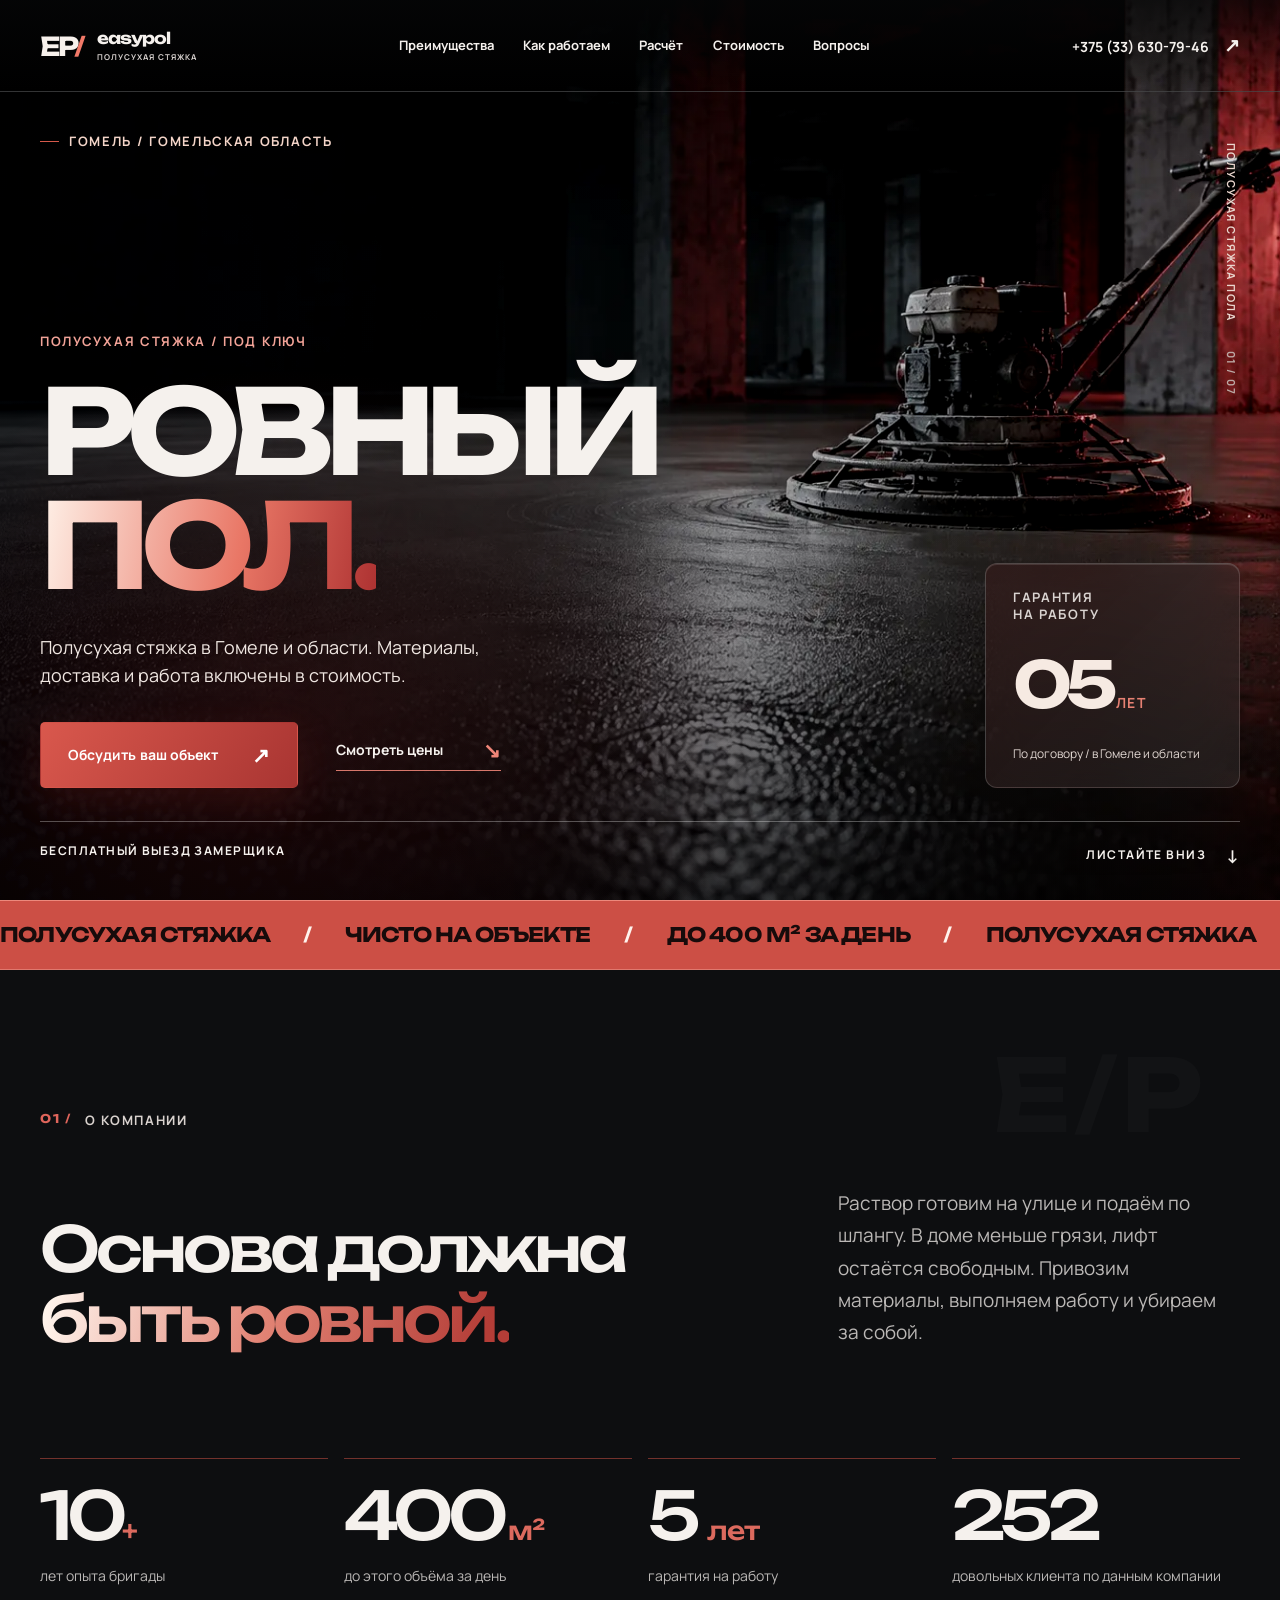
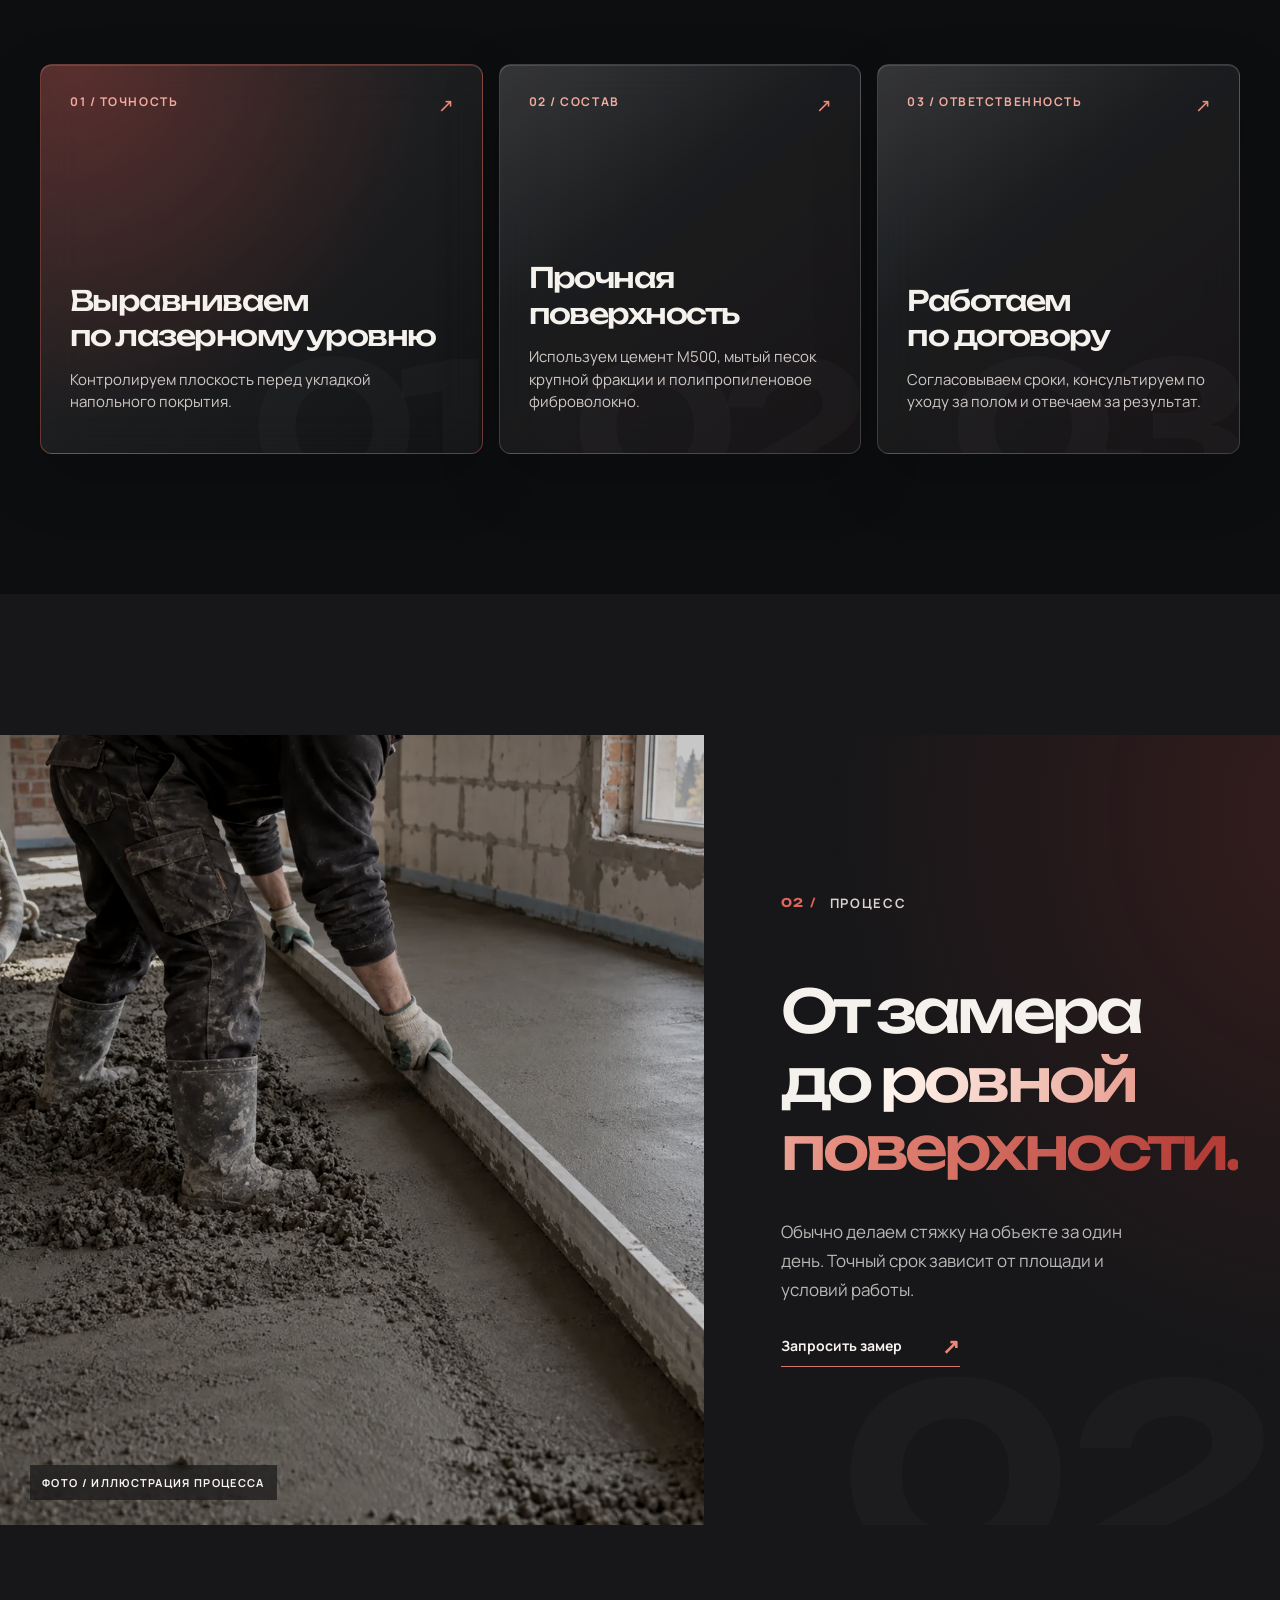
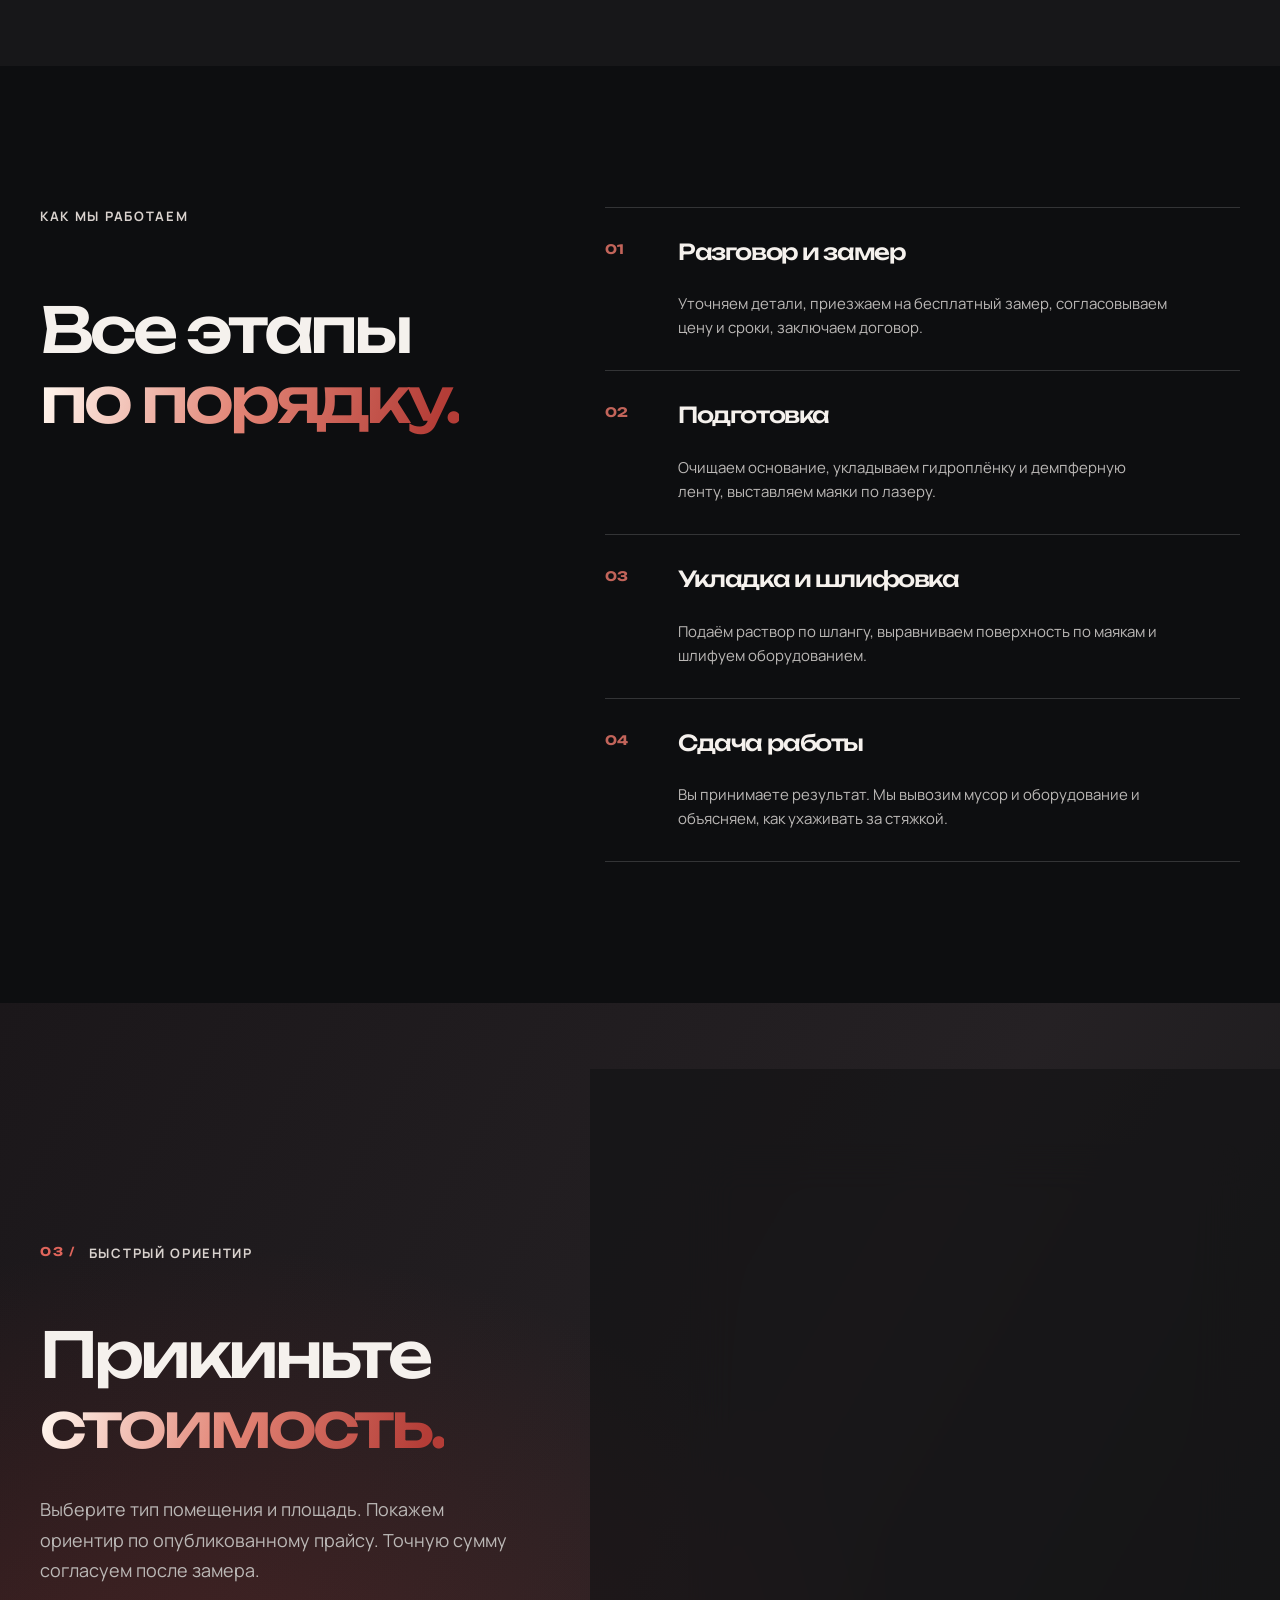
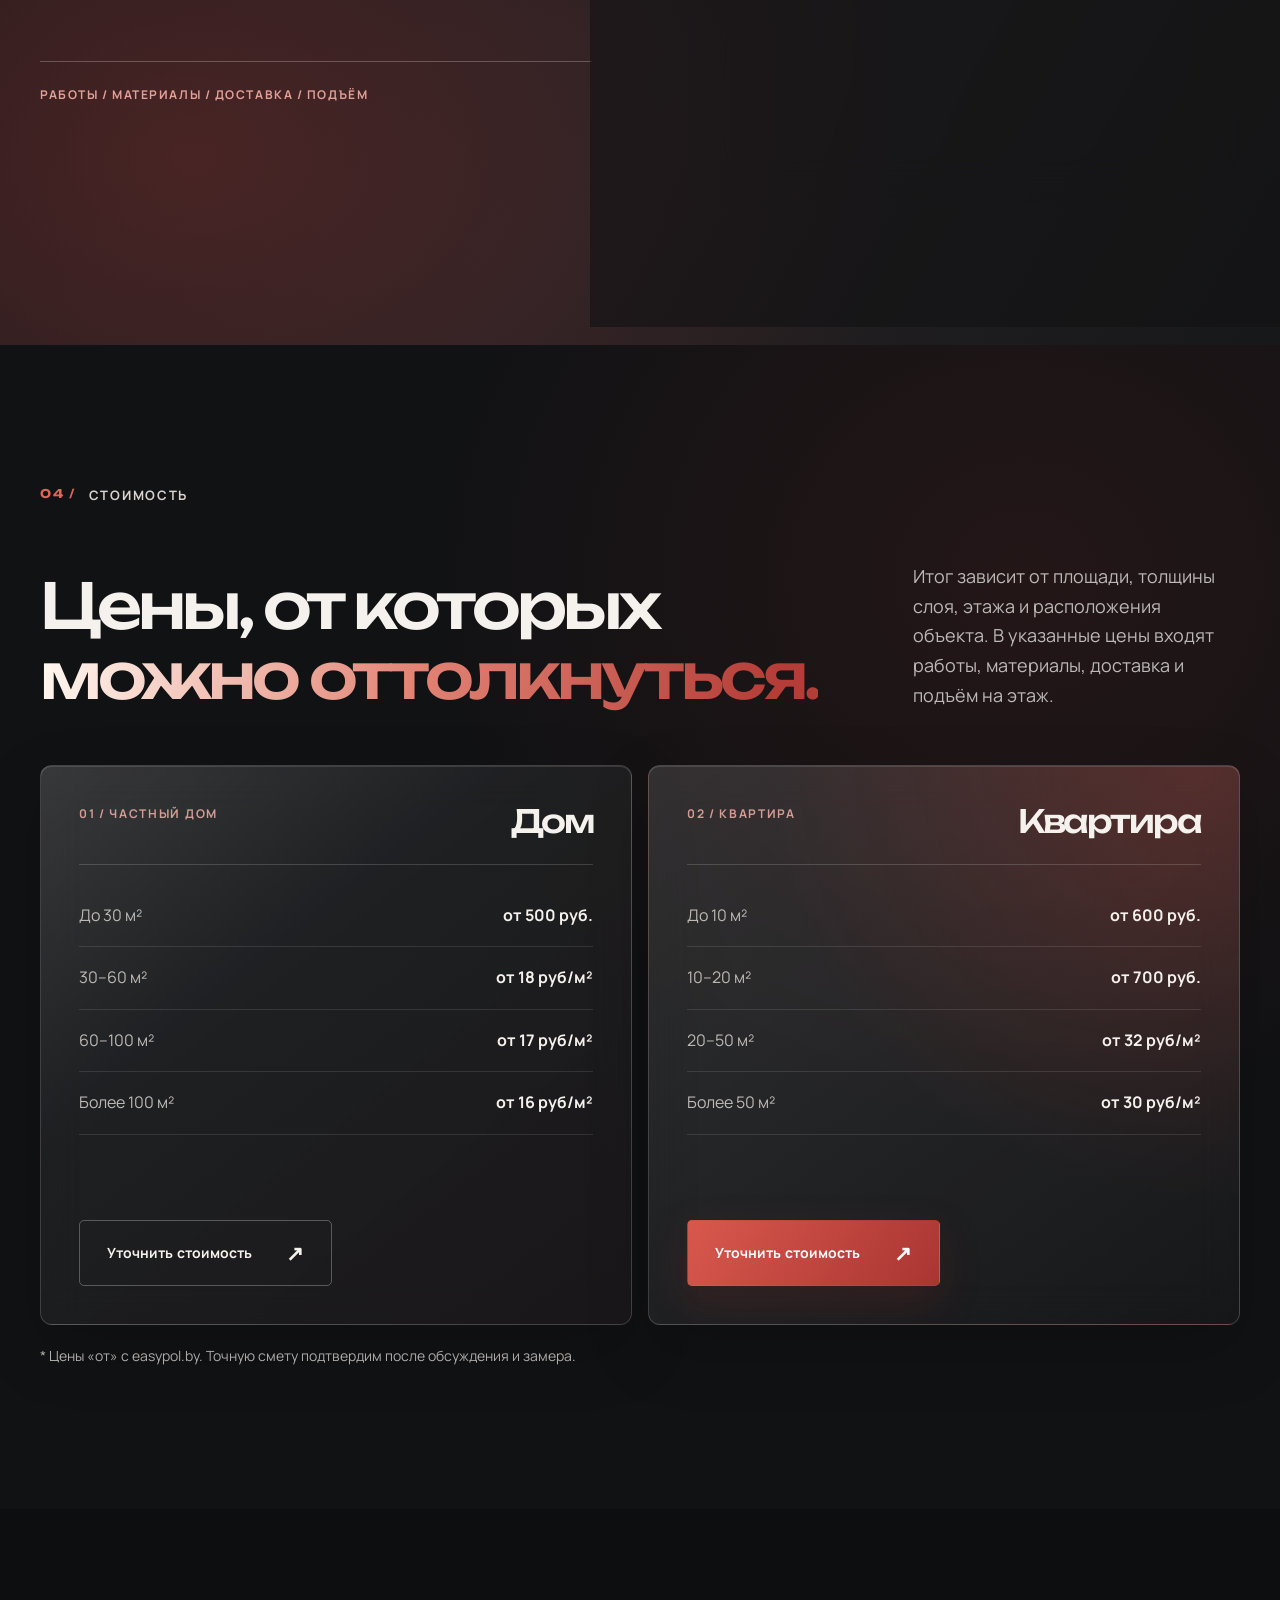
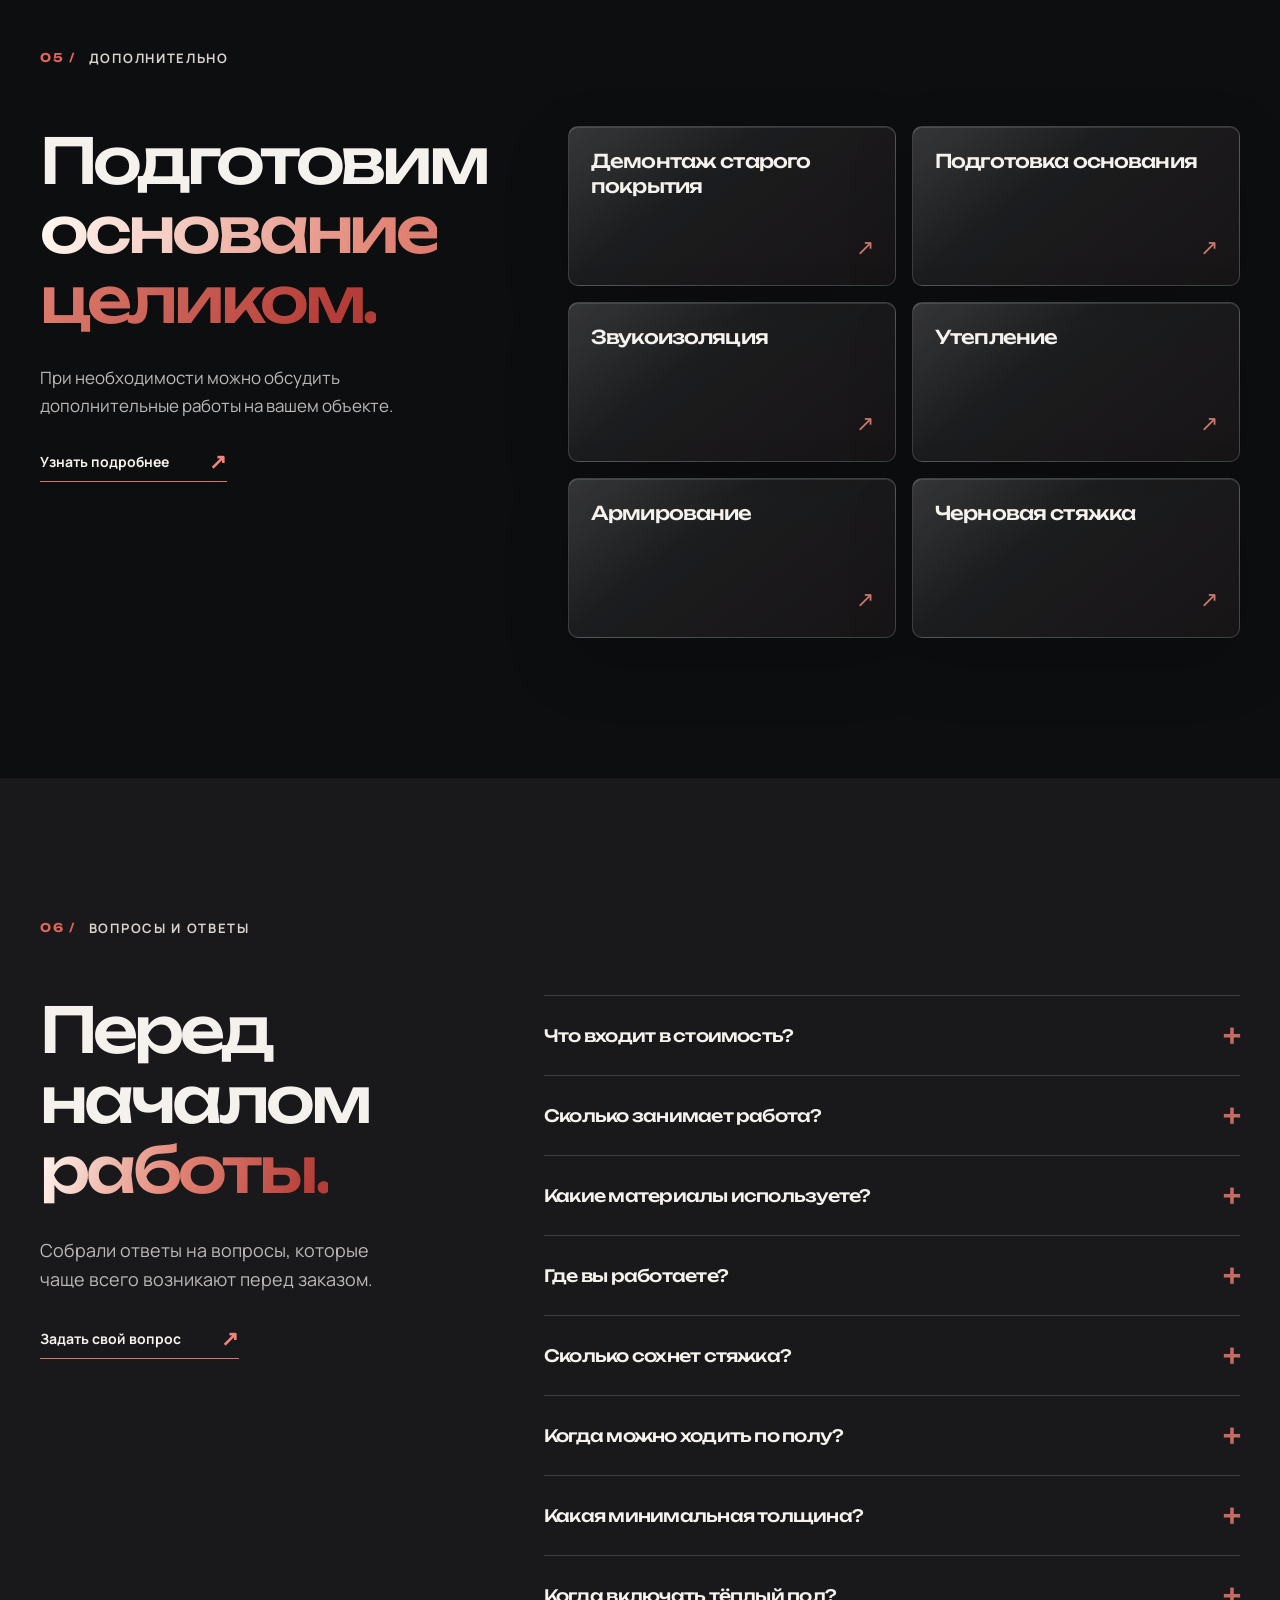
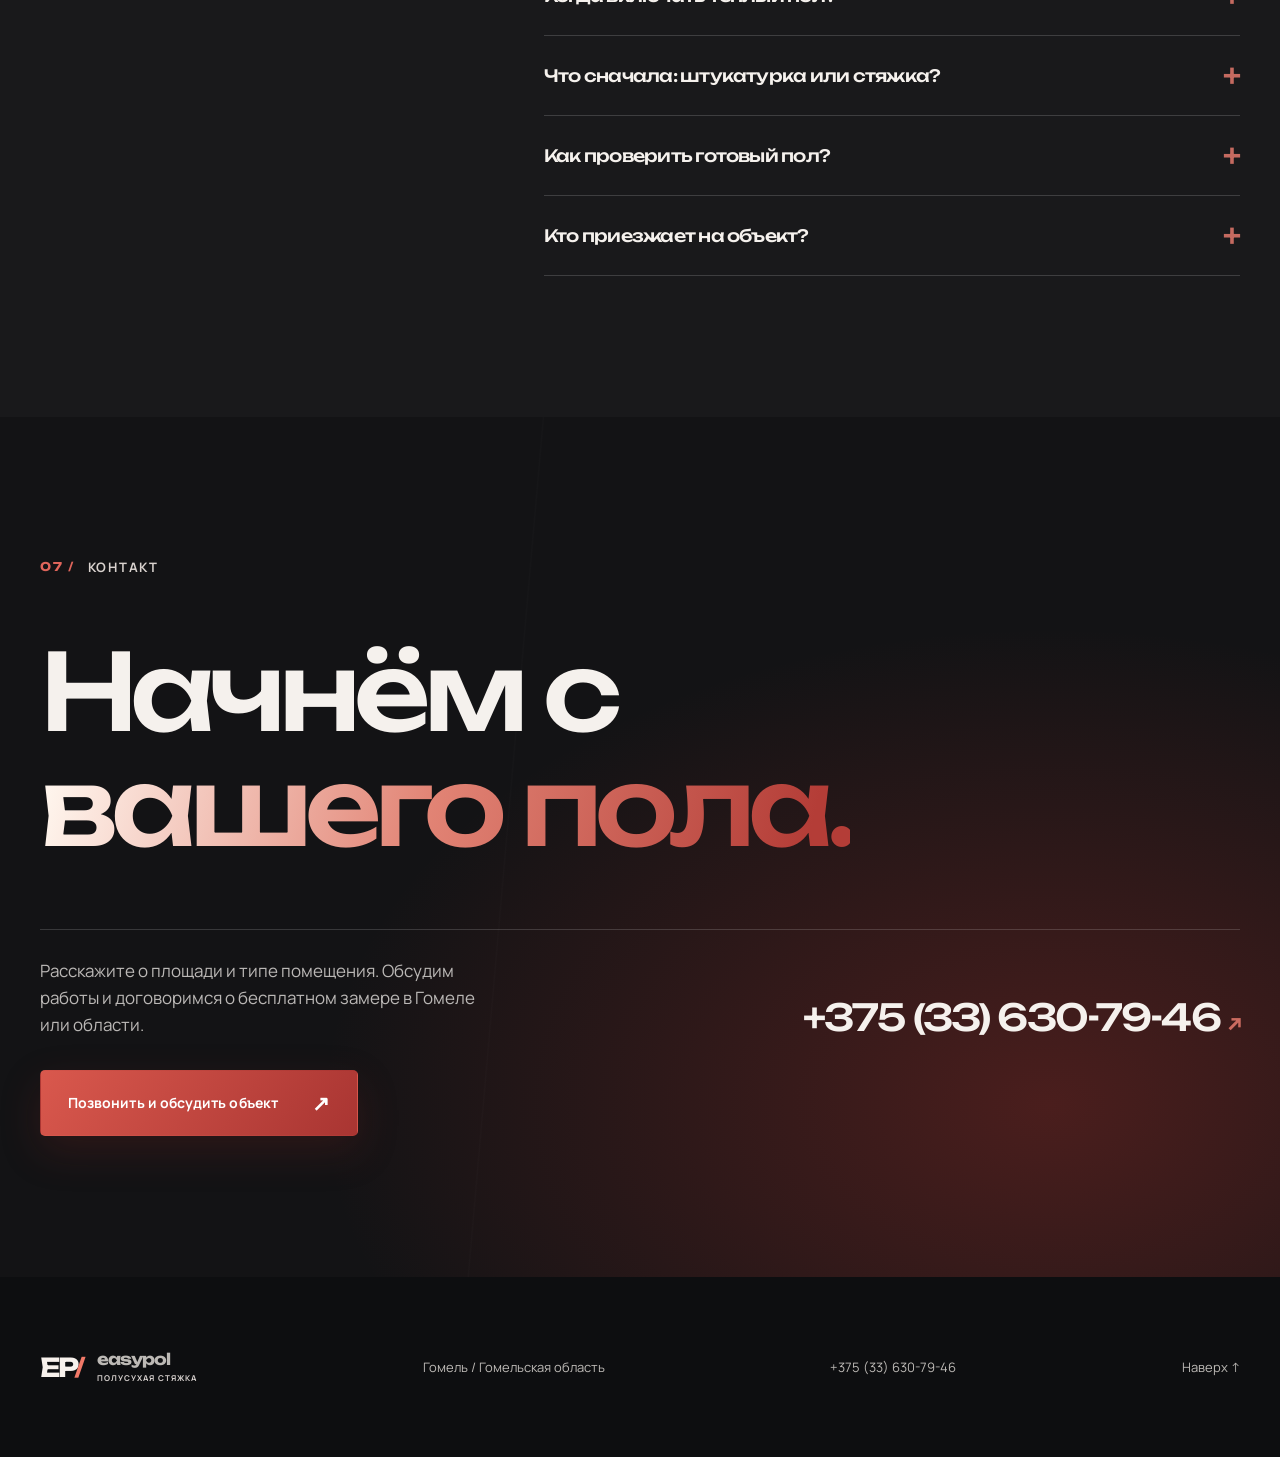
==== index.html @ cc391e7a "Deploy site" ====
<!doctype html>
<html lang="ru">
<head>
  <meta charset="utf-8">
  <meta name="viewport" content="width=device-width, initial-scale=1">
  <meta name="theme-color" content="#0d0e10">
  <meta name="description" content="Полусухая стяжка пола в Гомеле и области от 16 руб/м². Под ключ, бесплатный выезд замерщика, гарантия 5 лет. Easypol.">
  <title>Easypol / Полусухая стяжка пола в Гомеле и области</title>
  <link rel="preload" href="assets/hero.webp" as="image">
  <link rel="stylesheet" href="styles.css">
  <link rel="stylesheet" href="revamp.css">
</head>
<body>
  <div class="scroll-progress" aria-hidden="true"></div>
  <a class="skip" href="#main">Перейти к содержимому</a>
  <header class="header" id="top">
    <a class="brand" href="#top" aria-label="Easypol / наверх"><span class="brand-mark">EP<span>/</span></span><span class="brand-name">easypol<small>ПОЛУСУХАЯ СТЯЖКА</small></span></a>
    <nav class="nav" id="navigation" aria-label="Основная навигация">
      <a href="#advantages">Преимущества</a><a href="#process">Как работаем</a><a href="#estimate">Расчёт</a><a href="#prices">Стоимость</a><a href="#faq">Вопросы</a>
    </nav>
    <a class="header-phone" href="tel:+375336307946">+375 (33) 630-79-46 <span>↗</span></a>
    <button class="menu-toggle" aria-label="Открыть меню" aria-controls="navigation" aria-expanded="false"><span></span><span></span></button>
  </header>
  <main id="main">
    <section class="hero" aria-labelledby="hero-title">
      <div class="hero-image" aria-hidden="true"></div>
      <div class="hero-top eyebrow"><span class="live-line"></span> ГОМЕЛЬ / ГОМЕЛЬСКАЯ ОБЛАСТЬ</div>
      <div class="hero-side">ПОЛУСУХАЯ СТЯЖКА ПОЛА <span>01 / 07</span></div>
      <div class="hero-content wrap">
        <div class="hero-copy">
          <p class="eyebrow hero-kicker">ПОЛУСУХАЯ СТЯЖКА / ПОД КЛЮЧ</p>
          <h1 id="hero-title">РОВНЫЙ<br><em>ПОЛ.</em></h1>
          <p class="hero-lead">Полусухая стяжка в Гомеле и области. Материалы, доставка и работа включены в стоимость.</p>
          <div class="hero-actions"><a class="button button-primary" href="tel:+375336307946">Обсудить ваш объект <span>↗</span></a><a class="text-link" href="#prices">Смотреть цены <span>↘</span></a></div>
        </div>
        <div class="hero-stat glass"><span class="hero-stat-label">ГАРАНТИЯ<br>НА РАБОТУ</span><b>05<small> ЛЕТ</small></b><span>По договору / в Гомеле и области</span></div>
      </div>
      <div class="hero-bottom wrap"><span>БЕСПЛАТНЫЙ ВЫЕЗД ЗАМЕРЩИКА</span><a href="#advantages" aria-label="Прокрутить к преимуществам">ЛИСТАЙТЕ ВНИЗ <span>↓</span></a></div>
    </section>
    <div class="ticker" aria-hidden="true"><div class="ticker-track">ПОЛУСУХАЯ СТЯЖКА <span>/</span> ЧИСТО НА ОБЪЕКТЕ <span>/</span> ДО 400 М² ЗА ДЕНЬ <span>/</span> ПОЛУСУХАЯ СТЯЖКА <span>/</span> ЧИСТО НА ОБЪЕКТЕ <span>/</span> ДО 400 М² ЗА ДЕНЬ <span>/</span></div></div>

    <section class="intro section wrap" id="advantages">
      <div class="section-label"><span class="number">01 /</span> О КОМПАНИИ</div>
      <div class="intro-head"><h2>Основа должна<br><em>быть ровной.</em></h2><p>Раствор готовим на улице и подаём по шлангу. В доме меньше грязи, лифт остаётся свободным. Привозим материалы, выполняем работу и убираем за собой.</p></div>
      <div class="metrics">
        <div><strong>10<span>+</span></strong><p>лет опыта бригады</p></div>
        <div><strong>400<span> м²</span></strong><p>до этого объёма за день</p></div>
        <div><strong>5 <span>лет</span></strong><p>гарантия на работу</p></div>
        <div><strong>252</strong><p>довольных клиента по данным компании</p></div>
      </div>
      <div class="benefit-grid">
        <article class="glass benefit" data-ghost="01"><span class="card-index">01 / ТОЧНОСТЬ</span><h3>Выравниваем<br>по лазерному уровню</h3><p>Контролируем плоскость перед укладкой напольного покрытия.</p><span class="corner">↗</span></article>
        <article class="glass benefit" data-ghost="02"><span class="card-index">02 / СОСТАВ</span><h3>Прочная<br>поверхность</h3><p>Используем цемент М500, мытый песок крупной фракции и полипропиленовое фиброволокно.</p><span class="corner">↗</span></article>
        <article class="glass benefit" data-ghost="03"><span class="card-index">03 / ОТВЕТСТВЕННОСТЬ</span><h3>Работаем<br>по договору</h3><p>Согласовываем сроки, консультируем по уходу за полом и отвечаем за результат.</p><span class="corner">↗</span></article>
      </div>
    </section>

    <section class="feature section" id="process">
      <div class="feature-image"><img src="assets/process.webp" loading="lazy" alt="Иллюстрация процесса выравнивания полусухой стяжки правилом"></div>
      <div class="feature-content"><div class="section-label"><span class="number">02 /</span> ПРОЦЕСС</div><h2>От замера<br>до <em>ровной<br>поверхности.</em></h2><p>Обычно делаем стяжку на объекте за один день. Точный срок зависит от площади и условий работы.</p><a class="text-link" href="tel:+375336307946">Запросить замер <span>↗</span></a></div>
    </section>

    <section class="steps section wrap"><div class="steps-heading"><div class="section-label">КАК МЫ РАБОТАЕМ</div><h2>Все этапы<br><em>по порядку.</em></h2></div><div class="steps-list">
      <div><span>01</span><h3>Разговор и замер</h3><p>Уточняем детали, приезжаем на бесплатный замер, согласовываем цену и сроки, заключаем договор.</p></div>
      <div><span>02</span><h3>Подготовка</h3><p>Очищаем основание, укладываем гидроплёнку и демпферную ленту, выставляем маяки по лазеру.</p></div>
      <div><span>03</span><h3>Укладка и шлифовка</h3><p>Подаём раствор по шлангу, выравниваем поверхность по маякам и шлифуем оборудованием.</p></div>
      <div><span>04</span><h3>Сдача работы</h3><p>Вы принимаете результат. Мы вывозим мусор и оборудование и объясняем, как ухаживать за стяжкой.</p></div>
    </div></section>


    <section class="estimate section" id="estimate"><div class="wrap estimate-wrap"><div class="estimate-copy"><div class="section-label"><span class="number">03 /</span> БЫСТРЫЙ ОРИЕНТИР</div><h2>Прикиньте<br><em>стоимость.</em></h2><p>Выберите тип помещения и площадь. Покажем ориентир по опубликованному прайсу. Точную сумму согласуем после замера.</p><div class="estimate-foot">РАБОТЫ / МАТЕРИАЛЫ / ДОСТАВКА / ПОДЪЁМ</div></div><div class="estimate-panel glass"><div class="estimate-panel-top"><span>РАСЧЁТ / EASYPOL</span><span>01—02</span></div><fieldset class="estimate-type"><legend>Ваш объект</legend><label><input type="radio" name="space" value="house" checked><span>Частный дом</span></label><label><input type="radio" name="space" value="flat"><span>Квартира</span></label></fieldset><div class="estimate-area"><label for="area">Площадь помещения</label><div><output id="area-output" for="area">80</output><span>м²</span></div></div><input class="area-range" type="range" id="area" min="5" max="200" value="80" step="1"><div class="range-labels"><span>5 м²</span><span>200 м²</span></div><div class="estimate-result"><span>ОРИЕНТИР ПО ПРАЙСУ</span><strong id="estimate-result" aria-live="polite">от 1 360 <small>руб.</small></strong><p id="estimate-rate">80 м² / от 17 руб/м²</p></div><a class="button button-primary" href="tel:+375336307946">Уточнить после замера <span>↗</span></a></div></div></section>

    <section class="pricing section" id="prices"><div class="wrap"><div class="section-label"><span class="number">04 /</span> СТОИМОСТЬ</div><div class="pricing-heading"><h2>Цены, от которых<br><em>можно оттолкнуться.</em></h2><p>Итог зависит от площади, толщины слоя, этажа и расположения объекта. В указанные цены входят работы, материалы, доставка и подъём на этаж.</p></div>
      <div class="price-grid">
        <article class="price-card glass"><div class="price-top"><span>01 / ЧАСТНЫЙ ДОМ</span><h3>Дом</h3></div><div class="price-rows"><div><span>До 30 м²</span><b>от 500 руб.</b></div><div><span>30–60 м²</span><b>от 18 руб/м²</b></div><div><span>60–100 м²</span><b>от 17 руб/м²</b></div><div><span>Более 100 м²</span><b>от 16 руб/м²</b></div></div><a class="button button-outline" href="tel:+375336307946">Уточнить стоимость <span>↗</span></a></article>
        <article class="price-card glass featured"><div class="price-top"><span>02 / КВАРТИРА</span><h3>Квартира</h3></div><div class="price-rows"><div><span>До 10 м²</span><b>от 600 руб.</b></div><div><span>10–20 м²</span><b>от 700 руб.</b></div><div><span>20–50 м²</span><b>от 32 руб/м²</b></div><div><span>Более 50 м²</span><b>от 30 руб/м²</b></div></div><a class="button button-primary" href="tel:+375336307946">Уточнить стоимость <span>↗</span></a></article>
      </div><p class="price-note">* Цены «от» с easypol.by. Точную смету подтвердим после обсуждения и замера.</p></div></section>

    <section class="extras section wrap" id="services"><div class="section-label"><span class="number">05 /</span> ДОПОЛНИТЕЛЬНО</div><div class="extras-layout"><div><h2>Подготовим<br><em>основание целиком.</em></h2><p>При необходимости можно обсудить дополнительные работы на вашем объекте.</p><a class="text-link" href="tel:+375336307946">Узнать подробнее <span>↗</span></a></div><div class="extras-grid"><div class="glass">Демонтаж старого покрытия <span>↗</span></div><div class="glass">Подготовка основания <span>↗</span></div><div class="glass">Звукоизоляция <span>↗</span></div><div class="glass">Утепление <span>↗</span></div><div class="glass">Армирование <span>↗</span></div><div class="glass">Черновая стяжка <span>↗</span></div></div></div></section>

    <section class="faq section" id="faq"><div class="wrap"><div class="section-label"><span class="number">06 /</span> ВОПРОСЫ И ОТВЕТЫ</div><div class="faq-layout"><div class="faq-lead"><h2>Перед началом<br><em>работы.</em></h2><p>Собрали ответы на вопросы, которые чаще всего возникают перед заказом.</p><a href="tel:+375336307946" class="text-link">Задать свой вопрос <span>↗</span></a></div><div class="faq-list">
      <details><summary>Что входит в стоимость? <span>+</span></summary><p>Работы, материалы, доставка и подъём на этаж. Окончательная цена зависит от площади, толщины слоя, этажа и местоположения объекта.</p></details>
      <details><summary>Сколько занимает работа? <span>+</span></summary><p>Большинство объектов выполняем за один день. Производительность бригады — до 400 м² в день.</p></details>
      <details><summary>Какие материалы используете? <span>+</span></summary><p>Цемент марки М500, мытый песок крупной фракции и полипропиленовое фиброволокно.</p></details>
      <details><summary>Где вы работаете? <span>+</span></summary><p>В Гомеле и Гомельской области. Работаем в квартирах, домах, офисах, торговых и промышленных помещениях, на складах и других коммерческих объектах.</p></details>
      <details><summary>Сколько сохнет стяжка? <span>+</span></summary><p>Срок зависит от толщины, влажности и температуры. Финишное покрытие обычно укладывают через 30 дней; для плитки ориентир — не ранее 2–3 недель. Условия конкретного объекта обсудим отдельно.</p></details>
      <details><summary>Когда можно ходить по полу? <span>+</span></summary><p>Обычно через 12 часов, без ударной нагрузки и складирования материалов. Для ухода важно не пересушивать поверхность: после укладки её рекомендуется закрыть плёнкой.</p></details>
      <details><summary>Какая минимальная толщина? <span>+</span></summary><p>Минимальная толщина полусухой стяжки — 40 мм. Укладка возможна при температуре воздуха не ниже +5 °C.</p></details>
      <details><summary>Когда включать тёплый пол? <span>+</span></summary><p>Режим прогрева можно включать через 20 дней. Полную мощность — через 1,5–2 месяца.</p></details>
      <details><summary>Что сначала: штукатурка или стяжка? <span>+</span></summary><p>Сначала штукатурка стен, затем стяжка. Так можно установить демпферную ленту к ровной стене и получить правильное примыкание.</p></details>
      <details><summary>Как проверить готовый пол? <span>+</span></summary><p>Плоскость проверяют правилом длиной 2,5–3 м в нескольких направлениях, горизонтальность — длинным уровнем. Поверхность должна быть без очевидных бугров и впадин.</p></details>
      <details><summary>Кто приезжает на объект? <span>+</span></summary><p>Бригада из 3–4 человек с материалами и оборудованием.</p></details>
    </div></div></div></section>

    <section class="contact section" id="contact"><div class="wrap contact-inner"><div class="section-label"><span class="number">07 /</span> КОНТАКТ</div><h2>Начнём с<br><em>вашего пола.</em></h2><div class="contact-row"><p>Расскажите о площади и типе помещения. Обсудим работы и договоримся о бесплатном замере в Гомеле или области.</p><a class="contact-phone" href="tel:+375336307946">+375 (33) 630-79-46 <span>↗</span></a></div><a class="button button-primary" href="tel:+375336307946">Позвонить и обсудить объект <span>↗</span></a></div></section>
  </main>
  <footer class="footer wrap"><a class="brand" href="#top"><span class="brand-mark">EP<span>/</span></span><span class="brand-name">easypol<small>ПОЛУСУХАЯ СТЯЖКА</small></span></a><span>Гомель / Гомельская область</span><a href="tel:+375336307946">+375 (33) 630-79-46</a><a href="#top">Наверх ↑</a></footer>
  <script src="script.js"></script>
</body>
</html>
---- styles.css ----
:root{--bg:#111214;--panel:#1a1b1d;--ink:#f3f0eb;--muted:#a7a4a2;--line:rgba(255,255,255,.15);--accent:#b7443d;--ease:cubic-bezier(.215,.61,.355,1)}
*{box-sizing:border-box}html{scroll-behavior:smooth}body{margin:0;background:var(--bg);color:var(--ink);font:16px/1.5 Arial,Helvetica,sans-serif;-webkit-font-smoothing:antialiased}a{color:inherit;text-decoration:none}button{font:inherit}img{display:block;width:100%}::selection{background:#a7443c;color:white}.skip{position:absolute;z-index:100;top:-100px;left:16px;padding:12px;background:#fff;color:#111}.skip:focus{top:16px}.wrap{width:min(100% - 80px,1520px);margin-inline:auto}.section{padding-block:clamp(88px,10vw,160px)}.section-label,.eyebrow,.card-index{font-size:12px;line-height:1.4;font-weight:700;letter-spacing:.16em;text-transform:uppercase}.section-label{color:#d9d2ce;display:flex;gap:12px;align-items:center;margin-bottom:52px}.number{color:var(--accent)}h1,h2,h3,p{margin-top:0}h1,h2,h3{font-weight:500;letter-spacing:-.055em}h2{font-size:clamp(48px,6.7vw,108px);line-height:.99;margin-bottom:0}h2 em,h1 em{font-style:normal;background:linear-gradient(108deg,#fff8ee 4%,#d68577 57%,#8b2b2a 100%);background-clip:text;color:transparent}h3{font-size:clamp(25px,2.1vw,34px);line-height:1.1}p{color:var(--muted)}.glass{background:linear-gradient(135deg,rgba(255,255,255,.105),rgba(255,255,255,.028) 55%),rgba(33,32,33,.32);border:1px solid rgba(255,255,255,.15);box-shadow:inset 0 1px rgba(255,255,255,.10),0 20px 45px rgba(0,0,0,.07);backdrop-filter:blur(20px);-webkit-backdrop-filter:blur(20px)}.button{min-height:60px;padding:17px 23px;display:inline-flex;align-items:center;justify-content:space-between;gap:34px;border:1px solid transparent;border-radius:3px;font-size:14px;font-weight:700;transition:transform .3s var(--ease),background .3s var(--ease),border-color .3s var(--ease)}.button:hover{transform:translateY(-3px)}.button span,.text-link span{font-size:21px;line-height:1}.button-primary{background:#aa3c36;color:white}.button-primary:hover{background:#c14d43}.button-outline{border-color:rgba(255,255,255,.27)}.button-outline:hover{border-color:#fff}.text-link{display:inline-flex;align-items:center;gap:40px;padding-bottom:8px;border-bottom:1px solid rgba(255,255,255,.55);font-size:14px;font-weight:700;transition:gap .3s var(--ease)}.text-link:hover{gap:52px}
.header{position:absolute;z-index:20;top:0;left:0;width:100%;height:96px;padding:0 max(40px,calc((100vw - 1520px)/2));display:flex;align-items:center;justify-content:space-between;gap:24px;border-bottom:1px solid rgba(255,255,255,.16)}.brand{display:inline-flex;align-items:center;gap:12px;flex-shrink:0}.brand-mark{font:bold 42px/1 Georgia,serif;letter-spacing:-.1em}.brand-mark span{color:#b84640}.brand-name{font-size:21px;line-height:1;font-weight:700;letter-spacing:-.04em}.brand-name small{display:block;margin-top:5px;font-size:8px;line-height:1.1;letter-spacing:.14em;font-weight:700;color:#c7beb8}.nav{display:flex;gap:clamp(18px,2.5vw,42px);font-size:13px}.nav a,.header-phone{transition:color .3s}.nav a:hover,.header-phone:hover{color:#ec9990}.header-phone{font-size:14px;font-weight:700;white-space:nowrap}.header-phone span{margin-left:12px;font-size:19px}.menu-toggle{display:none}
.hero{position:relative;min-height:min(900px,100svh);height:max(740px,100svh);overflow:hidden;background:#171719}.hero-image{position:absolute;inset:0;background:linear-gradient(90deg,rgba(9,9,11,.65),rgba(10,10,12,.08) 53%),linear-gradient(0deg,rgba(8,8,10,.72),transparent 39%),url('assets/hero.webp') center center/cover no-repeat;animation:heroIn 1.1s var(--ease) both}@keyframes heroIn{from{transform:scale(1.045);opacity:.6}to{transform:scale(1);opacity:1}}.hero-top{position:absolute;top:130px;left:max(40px,calc((100vw - 1520px)/2));display:flex;align-items:center;gap:10px}.live-line{width:19px;height:1px;background:#d5594b}.hero-side{position:absolute;right:max(40px,calc((100vw - 1520px)/2));top:138px;display:flex;gap:30px;font-size:11px;letter-spacing:.13em;font-weight:700;writing-mode:vertical-rl}.hero-side span{color:#bca9a5}.hero-content{position:relative;height:100%;display:flex;align-items:end;justify-content:space-between;gap:60px;padding-bottom:113px}.hero-copy{max-width:min(650px,45vw)}.hero-kicker{color:#e4ae9e;margin-bottom:26px}.hero h1{font-size:clamp(58px,7.1vw,110px);line-height:.91;margin:0 0 28px;white-space:nowrap}.hero-lead{max-width:510px;font-size:18px;line-height:1.5;color:#ebe4df;margin-bottom:29px}.hero-actions{display:flex;align-items:center;gap:34px}.hero-stat{width:230px;min-height:152px;padding:21px;flex-shrink:0;border-radius:3px;display:flex;flex-direction:column;justify-content:space-between}.hero-stat b{font-size:47px;line-height:1;font-weight:500;letter-spacing:-.06em}.hero-stat b small{font-size:16px;letter-spacing:0}.hero-stat>span{font-size:13px;line-height:1.3;color:#d9d3d0}.hero-bottom{position:absolute;bottom:28px;left:50%;transform:translateX(-50%);display:flex;justify-content:space-between;border-top:1px solid rgba(255,255,255,.3);padding-top:17px;font-size:11px;font-weight:700;letter-spacing:.12em}.hero-bottom a span{margin-left:16px;font-size:18px;vertical-align:middle}
.intro-head{display:grid;grid-template-columns:1.35fr .65fr;gap:7%;align-items:end}.intro-head p{max-width:415px;font-size:18px;line-height:1.6;margin:0 0 5px}.metrics{display:grid;grid-template-columns:repeat(4,1fr);gap:16px;margin:86px 0 66px}.metrics>div{border-top:1px solid var(--line);padding-top:20px}.metrics strong{display:block;font-size:clamp(48px,6.5vw,92px);line-height:1;font-weight:400;letter-spacing:-.065em}.metrics strong span{font-size:.38em;color:#c56559;letter-spacing:-.02em}.metrics p{font-size:14px;margin:13px 0 0}.benefit-grid{display:grid;grid-template-columns:repeat(3,1fr);gap:16px}.benefit{min-height:310px;padding:28px;position:relative;display:flex;flex-direction:column;align-items:start;border-radius:4px;transition:transform .5s var(--ease),background .5s var(--ease)}.benefit:hover{transform:translateY(-5px);background-color:rgba(99,46,43,.23)}.benefit .card-index{color:#df9d94;margin-bottom:auto}.benefit h3{margin:30px 0 15px}.benefit p{max-width:340px;font-size:15px;line-height:1.5;margin:0 0 10px}.corner{position:absolute;right:28px;top:25px;font-size:19px}
.feature{padding:0;min-height:720px;display:grid;grid-template-columns:55% 45%;background:#1c1b1b}.feature-image{min-height:680px;overflow:hidden}.feature-image img{height:100%;object-fit:cover;filter:saturate(.65) brightness(.78)}.feature-content{padding:clamp(55px,7vw,110px) max(40px,calc((100vw - 1520px)/2)) clamp(60px,7vw,110px) clamp(40px,6vw,100px);display:flex;flex-direction:column;align-items:start;justify-content:center}.feature-content .section-label{margin-bottom:80px}.feature-content h2{font-size:clamp(54px,5.7vw,95px)}.feature-content p{max-width:360px;font-size:17px;margin:36px 0 30px}.steps{display:grid;grid-template-columns:.85fr 1.15fr;gap:10%}.steps-heading .section-label{margin-bottom:70px}.steps-list{border-top:1px solid var(--line)}.steps-list>div{display:grid;grid-template-columns:50px 1fr;column-gap:25px;padding:25px 0;border-bottom:1px solid var(--line)}.steps-list span{color:#c2645a;font-size:14px}.steps-list h3{font-size:24px;margin:0 0 8px}.steps-list p{grid-column:2;margin:0;max-width:490px;font-size:15px}
.pricing{background:radial-gradient(ellipse at 78% 20%,rgba(110,37,35,.19),transparent 42%),#191819}.pricing-heading{display:grid;grid-template-columns:1.3fr .7fr;gap:6%;align-items:end;margin-bottom:55px}.pricing-heading p{font-size:17px;max-width:470px;margin:0}.price-grid{display:grid;grid-template-columns:repeat(2,1fr);gap:16px}.price-card{padding:34px;min-height:510px;display:flex;flex-direction:column;border-radius:4px}.price-card.featured{background:linear-gradient(155deg,rgba(117,53,49,.38),rgba(255,255,255,.035) 50%)}.price-top{display:flex;justify-content:space-between;align-items:start;border-bottom:1px solid var(--line);padding-bottom:24px}.price-top span{font-size:12px;color:#d49c94;font-weight:700;letter-spacing:.14em}.price-top h3{font-size:42px;margin:0}.price-rows{padding:20px 0 25px;flex:1}.price-rows div{display:flex;justify-content:space-between;gap:20px;padding:14px 0;border-bottom:1px solid rgba(255,255,255,.11);font-size:16px}.price-rows div span{color:#beb9b5}.price-rows b{font-weight:500;white-space:nowrap}.price-card .button{align-self:start;min-width:245px}.price-note{font-size:13px;margin:20px 0 0}.extras-layout{display:grid;grid-template-columns:43% 57%;gap:0}.extras-layout>div:first-child{padding-right:8%}.extras-layout p{font-size:17px;max-width:385px;margin:30px 0}.extras-grid{display:grid;grid-template-columns:repeat(2,1fr);gap:16px}.extras-grid>div{min-height:145px;padding:22px;display:flex;flex-direction:column;justify-content:space-between;font-size:19px;font-weight:500;border-radius:4px}.extras-grid span{align-self:end;color:#c8786b}
.faq{background:#1b1b1c}.faq-layout{display:grid;grid-template-columns:42% 58%;gap:0}.faq-lead{padding-right:10%}.faq-lead p{font-size:17px;max-width:335px;margin:32px 0}.faq-list{border-top:1px solid var(--line)}details{border-bottom:1px solid var(--line)}summary{list-style:none;cursor:pointer;display:flex;justify-content:space-between;align-items:center;gap:16px;padding:23px 0;font-size:18px;font-weight:500}summary::-webkit-details-marker{display:none}summary span{font-size:29px;line-height:1;color:#c46a60;transition:transform .3s var(--ease)}details[open] summary span{transform:rotate(45deg)}details p{padding:0 55px 25px 0;margin:0;font-size:15px;line-height:1.65;max-width:650px}.contact{background:radial-gradient(ellipse at 78% 60%,rgba(149,48,42,.3),transparent 42%),#161516;position:relative;overflow:hidden}.contact:before{content:"";position:absolute;inset:0;opacity:.12;background-image:linear-gradient(95deg,transparent 40%,rgba(255,255,255,.12) 40.1%,transparent 40.2%);pointer-events:none}.contact-inner{position:relative}.contact h2{font-size:clamp(70px,10vw,156px)}.contact-row{display:flex;justify-content:space-between;align-items:end;gap:30px;margin:45px 0 32px;border-top:1px solid var(--line);padding-top:27px}.contact-row p{max-width:440px;font-size:17px;margin:0}.contact-phone{font-size:clamp(26px,3.5vw,52px);letter-spacing:-.05em;line-height:1.1;white-space:nowrap}.contact-phone span{font-size:.55em;color:#ca6b60}.footer{min-height:150px;display:flex;align-items:center;justify-content:space-between;gap:25px;color:#bcb9b5;font-size:13px}.footer a:hover{color:white}
@media(max-width:1100px){.header{padding:0 26px}.wrap{width:calc(100% - 52px)}.nav{gap:14px}.hero-top{left:26px}.hero-side{right:26px}.hero-stat{width:190px}.hero h1{font-size:clamp(57px,7.5vw,92px)}.feature-content{padding:60px 40px}.feature-content h2{font-size:clamp(50px,6vw,75px)}.feature-image{min-height:620px}}
@media(max-width:800px){.header{height:76px}.header-phone{margin-left:auto}.menu-toggle{display:flex;width:42px;height:42px;align-items:center;justify-content:center;flex-direction:column;gap:6px;background:transparent;border:1px solid var(--line);color:white;cursor:pointer;z-index:3}.menu-toggle span{width:17px;height:1px;background:white}.nav{display:none;position:absolute;top:76px;left:0;right:0;padding:25px 26px 30px;background:rgba(19,19,20,.97);border-bottom:1px solid var(--line);flex-direction:column;gap:20px;font-size:17px}.nav.open{display:flex}.hero{height:780px;min-height:0}.hero-top{top:110px}.hero-side{top:115px}.hero-content{padding-bottom:102px;gap:25px}.hero-stat{display:none}.hero h1{font-size:clamp(58px,10vw,85px)}.hero-copy{max-width:700px}.intro-head,.pricing-heading{grid-template-columns:1fr;gap:28px}.intro-head p,.pricing-heading p{max-width:650px}.metrics{grid-template-columns:repeat(2,1fr);row-gap:32px;margin:65px 0 45px}.benefit-grid{grid-template-columns:1fr 1fr}.benefit:last-child{grid-column:span 2}.feature{grid-template-columns:1fr}.feature-image{min-height:460px;max-height:540px}.feature-content{padding:80px 26px}.feature-content .section-label{margin-bottom:55px}.feature-content h2{font-size:clamp(57px,9vw,82px)}.steps,.extras-layout,.faq-layout{grid-template-columns:1fr;gap:55px}.steps-heading .section-label{margin-bottom:40px}.extras-layout>div:first-child{padding-right:0}.faq-lead{padding-right:0}}
@media(max-width:600px){.wrap{width:calc(100% - 36px)}.section{padding-block:84px}.section-label{margin-bottom:35px}.header{padding:0 18px}.brand-mark{font-size:34px}.brand-name{font-size:18px}.brand-name small{font-size:7px}.header-phone{font-size:0}.header-phone span{font-size:22px;margin:0}.hero{height:730px;min-height:730px}.hero-image{background-position:59% center;background-image:linear-gradient(0deg,rgba(9,9,11,.85),rgba(9,9,11,.06) 68%),linear-gradient(90deg,rgba(9,9,11,.35),transparent),url('assets/hero.webp')}.hero-top{top:111px;left:18px;font-size:10px}.hero-side{display:none}.hero-content{padding-bottom:105px}.hero-copy{max-width:100%}.hero-kicker{font-size:10px;margin-bottom:18px}.hero h1{font-size:clamp(52px,13vw,76px);white-space:normal;line-height:.96;margin-bottom:23px}.hero-lead{font-size:16px;max-width:400px}.hero-actions{gap:21px;align-items:start;flex-direction:column}.hero-actions .button{min-width:242px}.hero-bottom{bottom:22px;font-size:9px}.hero-bottom>a{font-size:0}.hero-bottom>a span{font-size:18px}.intro-head h2,.steps h2,.pricing h2,.extras h2,.faq h2{font-size:clamp(48px,12vw,67px)}.intro-head p{font-size:16px}.metrics{margin:57px 0 42px}.metrics strong{font-size:57px}.metrics p{font-size:12px}.benefit-grid,.price-grid,.extras-grid{grid-template-columns:1fr}.benefit:last-child{grid-column:auto}.benefit{min-height:245px;padding:23px}.benefit h3{font-size:27px}.feature-image{min-height:320px;max-height:350px}.feature-content{padding:75px 18px}.feature-content h2{font-size:clamp(53px,12vw,75px)}.feature-content .section-label{margin-bottom:40px}.steps-list>div{grid-template-columns:34px 1fr;gap:10px}.steps-list h3{font-size:22px}.price-card{min-height:470px;padding:24px}.price-top h3{font-size:35px}.price-rows div{font-size:14px}.extras-grid>div{min-height:100px}.faq-layout{gap:36px}.faq-lead p{margin:22px 0}.faq-lead .text-link{margin-bottom:8px}summary{font-size:16px;padding:20px 0}details p{font-size:14px}.contact h2{font-size:clamp(61px,14vw,90px)}.contact-row{display:block;margin:35px 0}.contact-row p{font-size:16px;margin-bottom:35px}.contact-phone{font-size:clamp(25px,7vw,38px)}.footer{padding-block:35px;flex-wrap:wrap;gap:20px}.footer .brand{width:100%}.footer span:not(.brand-mark):not(.brand-name){width:100%}}
@media(prefers-reduced-motion:reduce){html{scroll-behavior:auto}*,*:before,*:after{animation-duration:.01ms!important;transition-duration:.01ms!important}}
---- revamp.css ----
@font-face{font-family:Manrope;src:url('assets/fonts/manrope-regular.ttf') format('truetype');font-weight:400;font-display:swap}
@font-face{font-family:Manrope;src:url('assets/fonts/manrope-medium.ttf') format('truetype');font-weight:500;font-display:swap}
@font-face{font-family:Manrope;src:url('assets/fonts/manrope-bold.ttf') format('truetype');font-weight:700;font-display:swap}
@font-face{font-family:Unbounded;src:url('assets/fonts/unbounded-medium.ttf') format('truetype');font-weight:500;font-display:swap}
@font-face{font-family:Unbounded;src:url('assets/fonts/unbounded-bold.ttf') format('truetype');font-weight:700;font-display:swap}
:root{--bg:#0d0e10;--panel:#161719;--ink:#f5f1ed;--muted:#bcb9b6;--line:rgba(255,255,255,.16);--accent:#df564c}
html{scroll-padding-top:82px}body{background:var(--bg);font-family:Manrope,Arial,sans-serif;font-size:16px;line-height:1.6}h1,h2,h3{font-family:Unbounded,Arial,sans-serif;font-weight:500;letter-spacing:-.065em}h2{font-size:clamp(44px,4.9vw,78px);line-height:1.11}h2 em,h1 em{background:linear-gradient(105deg,#fff6ee 2%,#e28475 48%,#b43d37 94%);background-clip:text;-webkit-background-clip:text;color:transparent}p{color:#bbb8b6}.section{padding-block:clamp(100px,11vw,180px)}.section-label,.eyebrow,.card-index{font-size:13px;letter-spacing:.13em;font-weight:700}.section-label{margin-bottom:58px}.number{font-family:Unbounded,sans-serif;color:#df655b;font-size:12px}.glass{background:linear-gradient(142deg,rgba(255,255,255,.15),rgba(255,255,255,.035) 40%,rgba(125,47,43,.055)),rgba(28,29,31,.42);border:1px solid rgba(255,255,255,.17);box-shadow:inset 0 1px 0 rgba(255,255,255,.12),0 24px 65px rgba(0,0,0,.18);backdrop-filter:blur(22px);-webkit-backdrop-filter:blur(22px)}.button{border-radius:5px;min-height:66px;padding:19px 27px;font-size:14px;letter-spacing:.005em;position:relative;overflow:hidden}.button:before{content:"";position:absolute;inset:0;transform:translateX(-102%);background:rgba(255,255,255,.14);transition:transform .6s var(--ease)}.button:hover:before{transform:translateX(0)}.button>span{position:relative}.button-primary{background:linear-gradient(125deg,#d9584d,#a93532);box-shadow:0 15px 40px rgba(134,37,35,.23)}.button-primary:hover{background:linear-gradient(125deg,#eb6a5f,#b94038)}.text-link{font-size:14px;border-bottom-color:#d7776b}.text-link span{color:#ef8578}
.scroll-progress{position:fixed;z-index:80;left:0;top:0;height:3px;width:100%;transform-origin:left;transform:scaleX(0);background:linear-gradient(90deg,#a52d2e,#f58c73)}
.benefit,.price-card,.extras-grid>.glass{position:relative;overflow:hidden}.benefit:after,.price-card:after,.extras-grid>.glass:after{content:"";position:absolute;inset:0;border-radius:inherit;background:radial-gradient(340px circle at var(--px,50%) var(--py,50%),rgba(237,102,83,.17),transparent 68%);opacity:0;pointer-events:none;transition:opacity .35s}.benefit:hover:after,.price-card:hover:after,.extras-grid>.glass:hover:after{opacity:1}
.header{height:92px;background:linear-gradient(180deg,rgba(6,7,8,.66),transparent);border-bottom-color:rgba(255,255,255,.19)}.brand{gap:14px}.brand-mark{font:700 26px/1 Unbounded,sans-serif;letter-spacing:-.11em;color:#f7f1ec}.brand-mark span{color:#f17968}.brand-name{font-family:Unbounded,sans-serif;font-weight:700;font-size:16px;letter-spacing:-.07em}.brand-name small{font:700 8px/1.2 Manrope,sans-serif;letter-spacing:.12em;margin-top:6px;color:#d7d1ce}.nav{gap:clamp(18px,2.3vw,38px);font-weight:700}.nav a{position:relative}.nav a:after{content:"";position:absolute;left:0;bottom:-10px;width:100%;height:1px;background:#dc675b;transform:scaleX(0);transform-origin:left;transition:transform .3s var(--ease)}.nav a:hover:after{transform:scaleX(1)}.header-phone{font-size:14px}
.hero{height:100svh;min-height:790px;max-height:1050px;background:#111}.hero-image{background-image:linear-gradient(90deg,rgba(4,5,7,.77),rgba(6,7,9,.26) 55%,rgba(7,7,9,.1)),linear-gradient(0deg,rgba(5,5,6,.66),transparent 42%),url('assets/hero.webp');background-position:center center;filter:saturate(.92) contrast(1.09)}.hero:after{content:"";position:absolute;inset:0;pointer-events:none;background:radial-gradient(ellipse at 22% 81%,rgba(130,31,33,.22),transparent 35%)}.hero-top{top:132px;color:#f4d5c9}.hero-side{z-index:2;top:143px;color:#ead6ce}.hero-content{z-index:2;padding-bottom:112px}.hero-copy{max-width:min(670px,47vw)}.hero-kicker{font-size:13px;margin-bottom:24px;color:#f2a398}.hero h1{font-size:clamp(84px,9.2vw,150px);line-height:.97;letter-spacing:-.08em;margin:0 0 32px;white-space:nowrap;font-weight:700}.hero h1 em{background:linear-gradient(100deg,#fff4eb,#e97766 59%,#ac3030);background-clip:text;-webkit-background-clip:text}.hero-lead{font-size:18px;max-width:465px;line-height:1.55;color:#f0e7e2;margin-bottom:32px}.hero-actions{gap:38px}.hero-stat{position:relative;width:255px;min-height:225px;padding:25px 27px;border-radius:12px;background:linear-gradient(135deg,rgba(80,30,29,.34),rgba(255,255,255,.065)),rgba(21,21,22,.34)}.hero-stat-label{font:700 11px/1.45 Manrope,sans-serif;letter-spacing:.13em;color:#eac5be}.hero-stat b{font:700 64px/1 Unbounded,sans-serif;letter-spacing:-.1em;color:#f6eae2}.hero-stat b small{font:700 14px/1 Manrope,sans-serif;letter-spacing:.11em;color:#e78173}.hero-stat>span:last-child{font-size:12px;line-height:1.35;color:#e0d6d1}.hero-bottom{z-index:2;font-size:12px;padding-top:19px;bottom:30px}.hero-bottom>a{transition:transform .3s var(--ease)}.hero-bottom>a:hover{transform:translateY(4px)}
.ticker{height:70px;overflow:hidden;display:flex;align-items:center;background:#cc4f45;color:#170b0b;border-top:1px solid #ec897c;border-bottom:1px solid #e0796e}.ticker-track{white-space:nowrap;min-width:max-content;font:700 20px/1 Unbounded,sans-serif;letter-spacing:-.04em;animation:tickerMove 25s linear infinite}.ticker-track span{padding:0 30px;color:#fff3ed}@keyframes tickerMove{to{transform:translateX(-50%)}}
.intro{position:relative}.intro:after{content:"E / P";position:absolute;right:4%;top:75px;font:700 100px/1 Unbounded,sans-serif;letter-spacing:-.1em;color:rgba(255,255,255,.025);pointer-events:none}.intro-head{grid-template-columns:1.28fr .72fr}.intro-head p{font-size:19px;line-height:1.7}.metrics{margin:105px 0 78px}.metrics>div{border-top-color:rgba(225,89,77,.48);padding-top:23px}.metrics strong{font:500 clamp(54px,5.2vw,82px)/1 Unbounded,sans-serif;letter-spacing:-.085em}.metrics strong span{color:#dc6a5e}.metrics p{font-size:14px;line-height:1.4;margin-top:17px}.benefit-grid{grid-template-columns:1.22fr 1fr 1fr;gap:16px}.benefit{min-height:390px;border-radius:12px;padding:29px;overflow:hidden}.benefit:before{content:attr(data-ghost);position:absolute;bottom:-64px;right:7px;font:700 180px/1 Unbounded,sans-serif;letter-spacing:-.1em;color:rgba(255,255,255,.025);pointer-events:none}.benefit:first-child{background:radial-gradient(circle at 8% 0%,rgba(181,62,55,.36),transparent 63%),linear-gradient(140deg,rgba(255,255,255,.11),rgba(255,255,255,.025));border-color:rgba(224,108,93,.42)}.benefit h3{font-size:clamp(22px,2.2vw,32px);line-height:1.26;letter-spacing:-.055em;position:relative}.benefit p{font-size:15px;color:#d0c9c5;position:relative}.benefit .card-index{font-size:12px;color:#f4ab9f}.corner{color:#ee8b7b}
.feature{min-height:790px;background:#171719}.feature-image{position:relative;min-height:790px}.feature-image:after{content:"ФОТО / ИЛЛЮСТРАЦИЯ ПРОЦЕССА";position:absolute;bottom:25px;left:30px;color:#f7f3f0;font:700 11px/1.4 Manrope,sans-serif;letter-spacing:.12em;padding:10px 12px;background:rgba(16,16,18,.6);backdrop-filter:blur(8px)}.feature-image img{filter:saturate(.65) contrast(1.07) brightness(.78);transition:transform 1.2s var(--ease)}.feature:hover .feature-image img{transform:scale(1.035)}.feature-content{position:relative;overflow:hidden;background:radial-gradient(ellipse at 110% 10%,rgba(147,46,42,.24),transparent 57%)}.feature-content:before{content:"02";position:absolute;right:0;bottom:-74px;color:rgba(255,255,255,.025);font:700 250px/1 Unbounded,sans-serif;pointer-events:none}.feature-content>*{position:relative}.feature-content .section-label{margin-bottom:65px}.feature-content h2{font-size:clamp(48px,4.65vw,76px);line-height:1.15}.feature-content p{font-size:17px;line-height:1.7}.steps{gap:8%}.steps-list>div{padding:30px 0;grid-template-columns:55px 1fr;gap:18px;transition:padding-left .5s var(--ease),background .5s var(--ease)}.steps-list>div:hover{padding-left:15px;background:linear-gradient(90deg,rgba(155,48,44,.14),transparent)}.steps-list span{font:700 13px/1.7 Unbounded,sans-serif}.steps-list h3{font-size:22px;line-height:1.3}.steps-list p{font-size:15px}
.estimate{background:#252024;position:relative;overflow:hidden}.estimate:before{content:"";position:absolute;inset:0;background:radial-gradient(ellipse at 15% 80%,rgba(180,55,48,.27),transparent 48%),linear-gradient(120deg,#1b171a,#252124 58%,#171819)}.estimate-wrap{position:relative;display:grid;grid-template-columns:1fr 1fr;gap:8%;align-items:center}.estimate-copy h2{max-width:720px}.estimate-copy p{max-width:470px;font-size:18px;line-height:1.7;margin:35px 0 75px}.estimate-foot{border-top:1px solid rgba(255,255,255,.24);padding-top:23px;color:#e2a097;font-size:12px;font-weight:700;letter-spacing:.13em}.estimate-panel{border-radius:16px;padding:34px 38px;background:linear-gradient(135deg,rgba(255,255,255,.16),rgba(255,255,255,.05)),rgba(19,19,21,.65)}.estimate-panel-top{display:flex;justify-content:space-between;color:#e7a399;font:700 12px/1.4 Manrope,sans-serif;letter-spacing:.13em;padding-bottom:32px;border-bottom:1px solid var(--line)}.estimate-type{display:flex;gap:10px;border:0;padding:35px 0 0;margin:0}.estimate-type legend,.estimate-area label{font-size:14px;font-weight:700;color:#eee7e3}.estimate-type legend{padding:0}.estimate-type label{flex:1;cursor:pointer}.estimate-type input{position:absolute;opacity:0}.estimate-type label span{display:flex;min-height:56px;align-items:center;justify-content:center;text-align:center;padding:10px 12px;border:1px solid rgba(255,255,255,.24);border-radius:6px;font-size:14px;font-weight:700;transition:background .3s,border-color .3s}.estimate-type input:checked+span{border-color:#e07063;background:rgba(187,67,58,.28);color:#fff}.estimate-type input:focus-visible+span{outline:2px solid white;outline-offset:3px}.estimate-area{display:flex;justify-content:space-between;align-items:end;margin-top:36px}.estimate-area div{display:flex;align-items:baseline;gap:8px}.estimate-area output{font:700 50px/1 Unbounded,sans-serif;letter-spacing:-.08em}.estimate-area div span{font-size:17px;color:#ed9a8c}.area-range{width:100%;height:4px;margin:28px 0 10px;appearance:none;-webkit-appearance:none;background:linear-gradient(90deg,#d8594e 0%,#d8594e 38%,#777478 38%);outline:none;cursor:pointer}.area-range::-webkit-slider-thumb{-webkit-appearance:none;width:21px;height:21px;border:4px solid #eb7568;border-radius:50%;background:#fff;box-shadow:0 0 0 7px rgba(222,86,76,.18)}.area-range::-moz-range-thumb{width:14px;height:14px;border:4px solid #eb7568;border-radius:50%;background:#fff}.range-labels{display:flex;justify-content:space-between;color:#aca7a5;font-size:12px}.estimate-result{border-top:1px solid var(--line);padding-top:27px;margin-top:33px}.estimate-result>span{font-size:12px;font-weight:700;letter-spacing:.13em;color:#dd9c92}.estimate-result strong{display:block;font:700 clamp(35px,4vw,61px)/1.2 Unbounded,sans-serif;letter-spacing:-.085em;margin:13px 0 5px;white-space:nowrap}.estimate-result strong small{font:500 17px/1 Manrope,sans-serif;letter-spacing:0;color:#d6cbc7}.estimate-result p{font-size:13px;margin:0 0 26px}.estimate-panel .button{width:100%}
.pricing{background:radial-gradient(ellipse at 80% 20%,rgba(141,46,44,.15),transparent 42%),#111214}.pricing-heading{grid-template-columns:1.42fr .58fr}.pricing-heading p{font-size:18px;line-height:1.65}.price-card{border-radius:12px;padding:38px;min-height:560px}.price-card.featured{background:radial-gradient(ellipse at 94% 0%,rgba(186,64,54,.28),transparent 55%),linear-gradient(145deg,rgba(255,255,255,.13),rgba(255,255,255,.025))}.price-top h3{font-size:32px}.price-rows div{padding:18px 0}.price-rows b{font-weight:700}.price-note{font-size:14px}
.extras-layout{grid-template-columns:44% 56%}.extras-grid>div{border-radius:10px;min-height:160px;font:500 19px/1.35 Unbounded,sans-serif;letter-spacing:-.045em;transition:transform .5s var(--ease),background .5s var(--ease)}.extras-grid>div:hover{transform:translateY(-5px);background-color:rgba(132,49,45,.22)}.extras-grid span{font-family:Manrope,sans-serif;font-size:22px}.faq{background:#19191b}.faq-lead p{font-size:18px}.faq-list summary{font:500 17px/1.4 Unbounded,sans-serif;letter-spacing:-.045em;padding:25px 0}.faq-list summary:hover{color:#f2a197}.faq-list details p{font-size:16px;color:#c5bfbb}.faq-list details[open]{background:linear-gradient(90deg,rgba(167,51,46,.08),transparent)}.contact{background:radial-gradient(ellipse at 82% 80%,rgba(181,51,44,.34),transparent 49%),#131315}.contact h2{font-size:clamp(67px,8.3vw,130px);line-height:1.08}.contact-row{margin-top:65px}.contact-phone{font-family:Unbounded,sans-serif;font-size:clamp(26px,2.9vw,45px);font-weight:500}.footer{min-height:180px}
.js .reveal{opacity:1;transform:none}.js .reveal.in-view{animation:rise .6s var(--ease) both}@keyframes rise{from{transform:translateY(24px);filter:brightness(.8)}to{transform:translateY(0);filter:brightness(1)}}
@media(max-width:1100px){.hero-copy{max-width:58vw}.hero h1{font-size:clamp(80px,9vw,115px)}.hero-stat{width:210px;min-height:190px}.hero-stat b{font-size:51px}.feature-content h2{font-size:clamp(46px,5.1vw,62px)}.estimate-wrap{gap:4%}.estimate-panel{padding:28px}}
@media(max-width:800px){h2{font-size:clamp(45px,7.5vw,67px)}.header{height:76px}.nav{background:rgba(15,15,17,.98)}.hero{min-height:780px;height:850px}.hero-copy{max-width:75vw}.hero h1{font-size:clamp(78px,12vw,115px)}.hero-stat{display:none}.intro-head{grid-template-columns:1fr;gap:25px}.intro-head p{font-size:18px;max-width:650px}.metrics strong{font-size:clamp(50px,7vw,75px)}.benefit-grid{grid-template-columns:1fr 1fr}.benefit:last-child{grid-column:span 2}.benefit{min-height:340px}.feature{min-height:0}.feature-image{min-height:460px}.feature-content h2{font-size:clamp(51px,9vw,73px)}.estimate-wrap{grid-template-columns:1fr;gap:55px}.estimate-copy p{margin-bottom:35px;max-width:650px}.estimate-panel{max-width:650px;width:100%;margin:auto}.pricing-heading{grid-template-columns:1fr}.extras-layout,.faq-layout{grid-template-columns:1fr}.ticker-track{font-size:16px}}
@media(max-width:600px){body{font-size:16px}.section{padding-block:90px}.section-label{font-size:12px;margin-bottom:38px}h2{font-size:clamp(40px,10.2vw,59px);letter-spacing:-.07em}.header-phone{font-size:0}.brand-mark{font-size:22px}.brand-name{font-size:13px}.brand-name small{font-size:6px}.hero{height:760px;min-height:760px}.hero-image{background-image:linear-gradient(0deg,rgba(5,5,7,.85),rgba(5,5,7,.1) 65%),linear-gradient(90deg,rgba(4,5,6,.5),transparent),url('assets/hero.webp');background-position:62% center}.hero-top{top:110px;font-size:10px}.hero-content{padding-bottom:116px}.hero-copy{max-width:100%}.hero-kicker{font-size:10px}.hero h1{font-size:clamp(58px,14vw,83px);letter-spacing:-.085em;margin-bottom:23px}.hero-lead{font-size:15px;line-height:1.6;max-width:365px}.hero-actions{gap:22px}.hero-actions .button{min-width:252px}.hero-bottom{font-size:9px}.ticker{height:54px}.ticker-track{font-size:13px}.ticker-track span{padding:0 18px}.intro:after{font-size:50px;top:48px}.intro-head p{font-size:16px}.metrics{margin:65px 0 52px}.metrics strong{font-size:clamp(42px,11vw,61px)}.metrics p{font-size:12px}.benefit-grid{grid-template-columns:1fr}.benefit:last-child{grid-column:auto}.benefit{min-height:270px}.benefit h3{font-size:25px}.feature-image{min-height:330px;max-height:350px}.feature-image:after{font-size:9px;bottom:15px;left:15px}.feature-content{padding:80px 18px}.feature-content h2{font-size:clamp(44px,10.5vw,65px)}.steps-list>div{grid-template-columns:40px 1fr}.steps-list h3{font-size:18px}.estimate-copy p{font-size:16px}.estimate-panel{padding:22px 20px}.estimate-panel-top{font-size:10px}.estimate-area output{font-size:43px}.estimate-result strong{font-size:clamp(31px,8vw,48px)}.price-card{padding:25px;min-height:480px}.price-top h3{font-size:25px}.price-rows div{font-size:14px}.extras-grid>div{min-height:110px;font-size:17px}.faq-list summary{font-size:14px;line-height:1.45}.faq-list details p{font-size:14px}.contact h2{font-size:clamp(49px,11.5vw,75px)}.contact-row{margin-top:42px}.contact-phone{font-size:clamp(22px,5.8vw,35px)}.footer{min-height:150px}}
@media(max-width:600px){.pricing h2{font-size:clamp(35px,9vw,51px)}}
@media(max-width:360px){.feature-content h2,.extras h2{font-size:36px}.extras-layout{grid-template-columns:minmax(0,1fr)}}
@media(prefers-reduced-motion:reduce){.ticker-track{animation:none}.js .reveal.in-view{animation:none}.feature-image img{transition:none}}
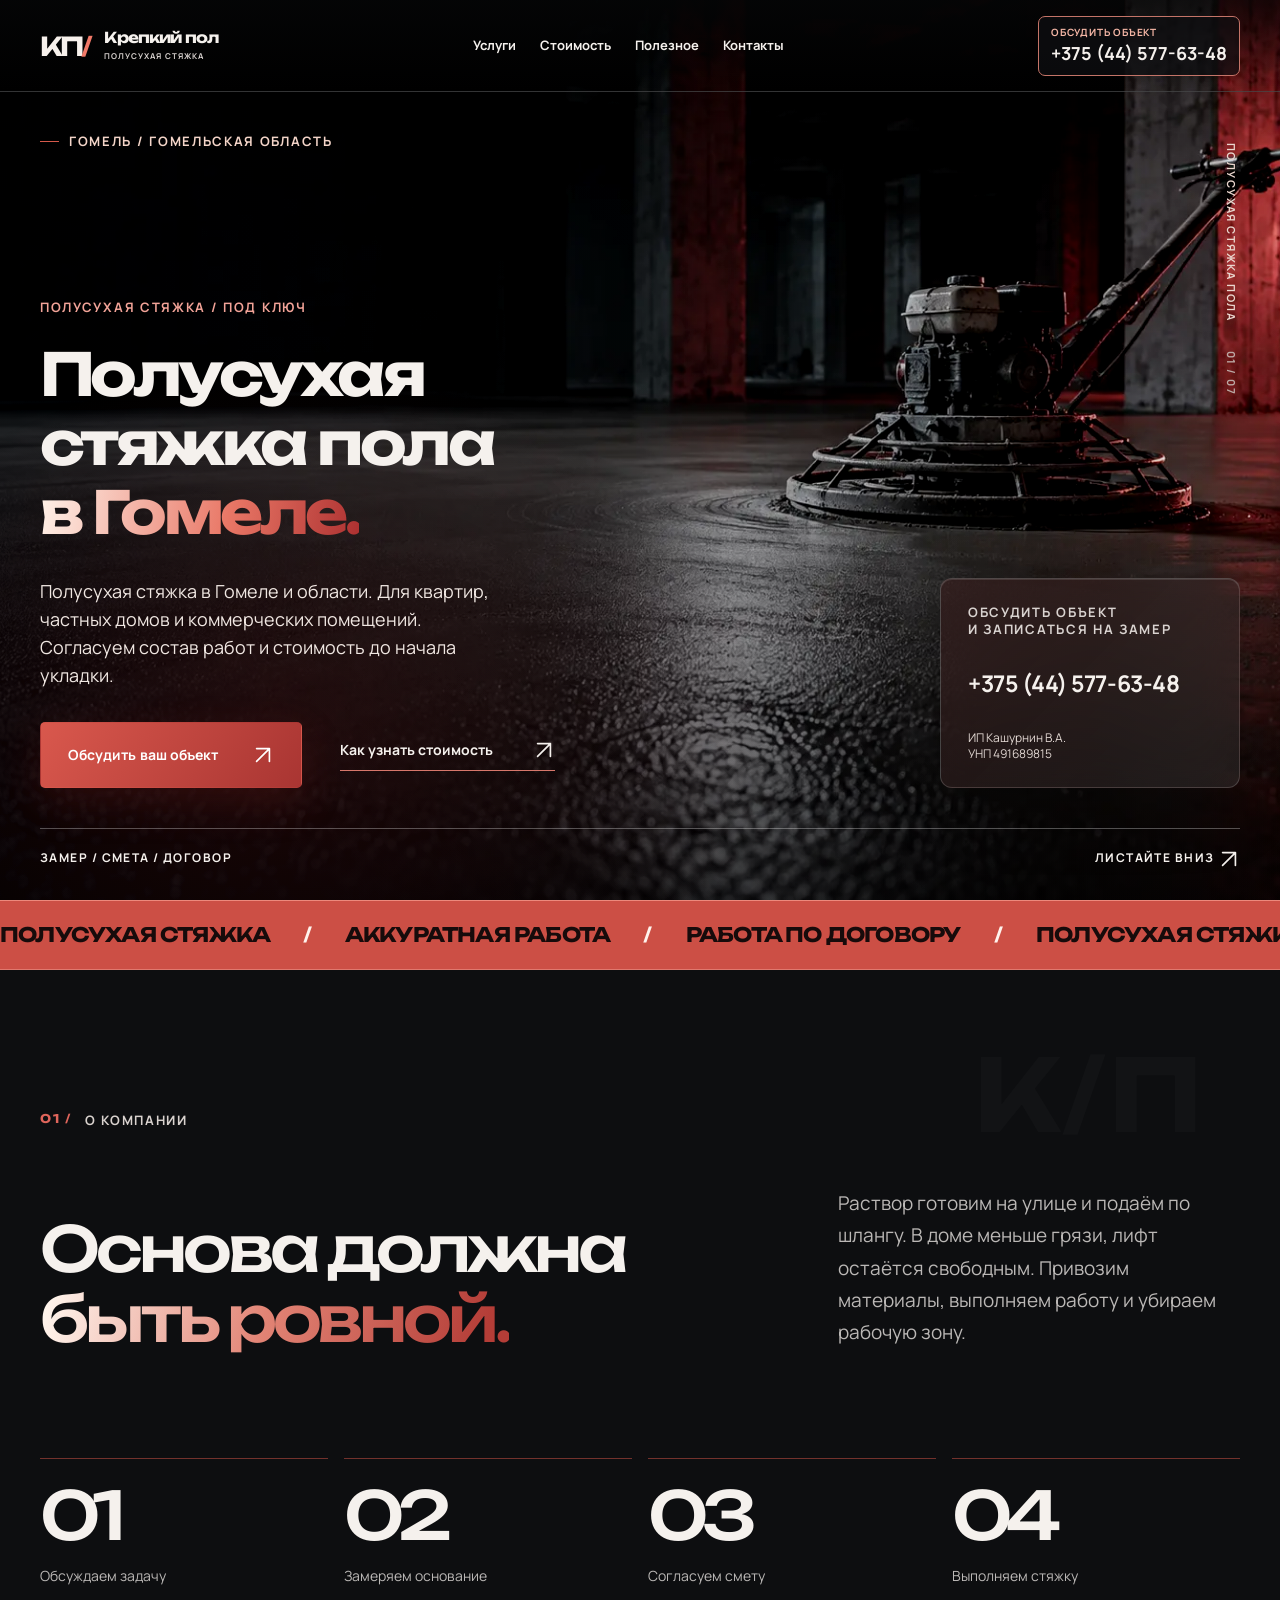
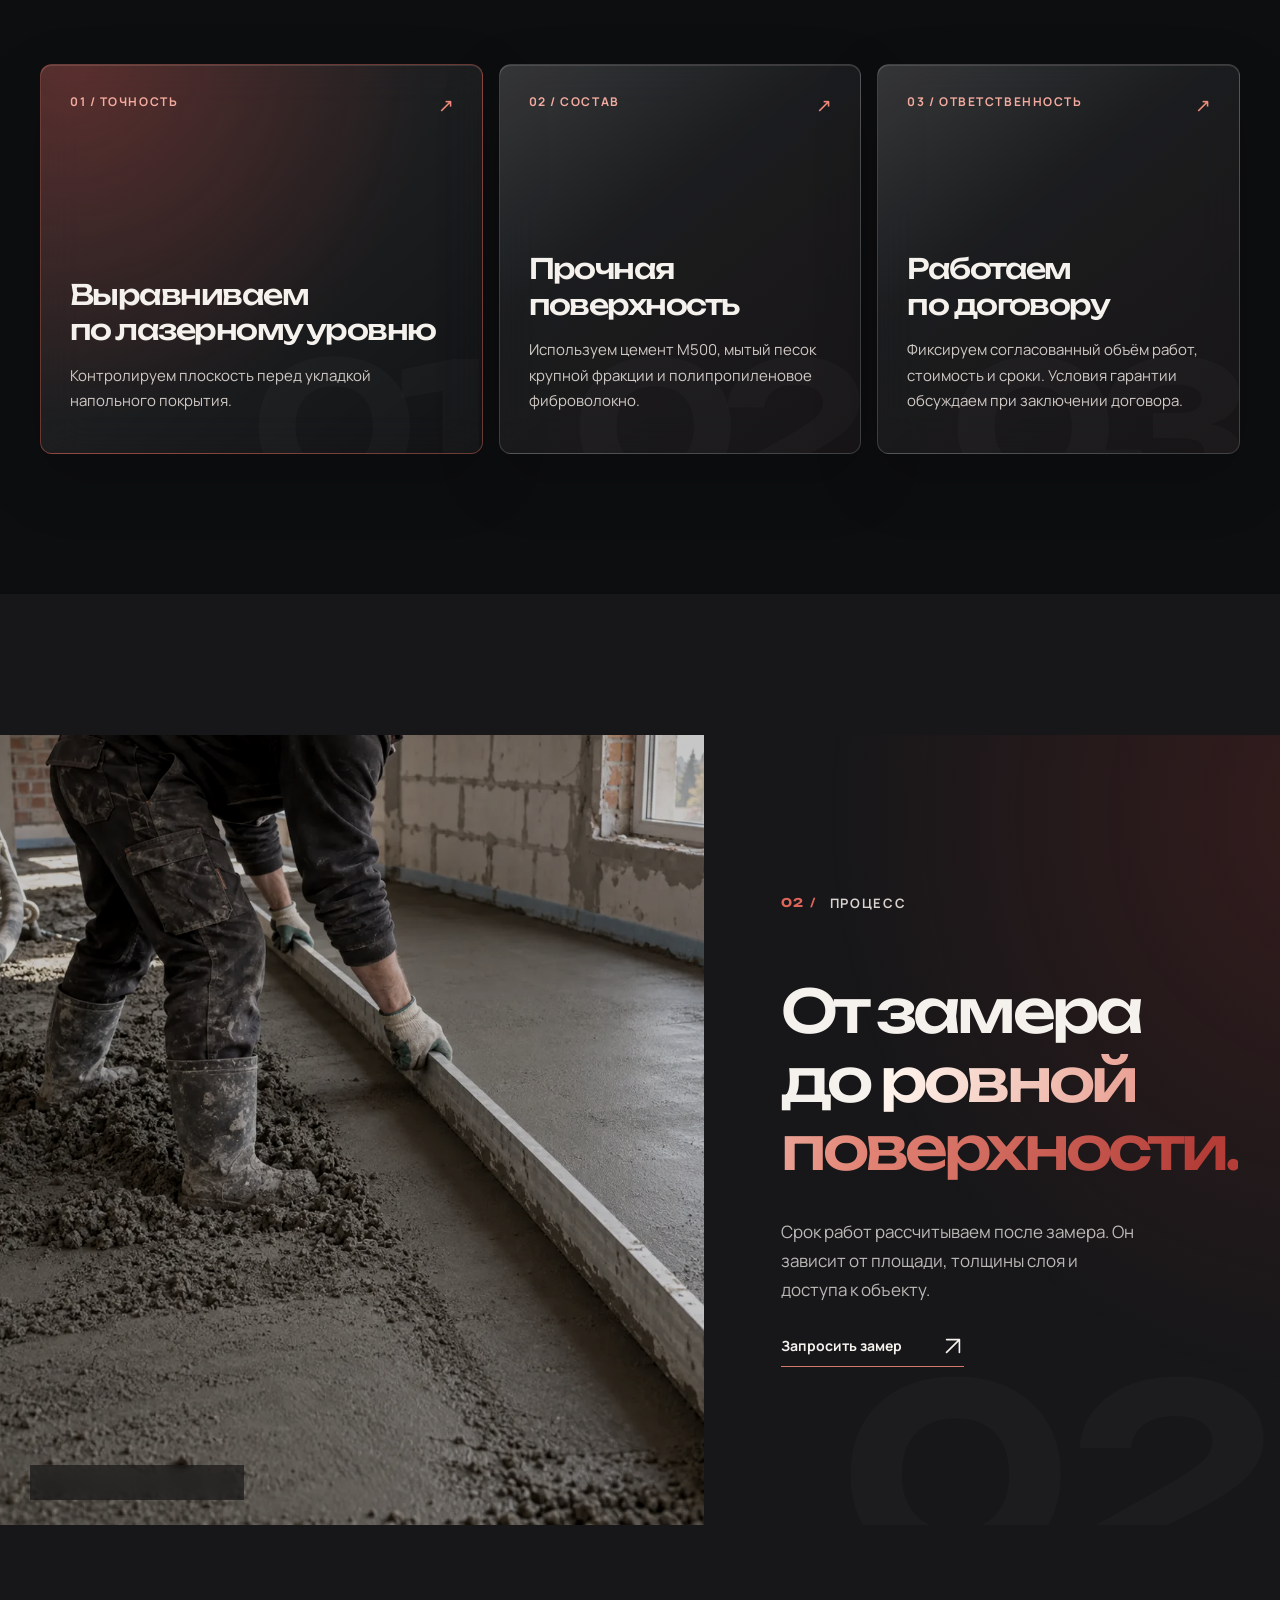
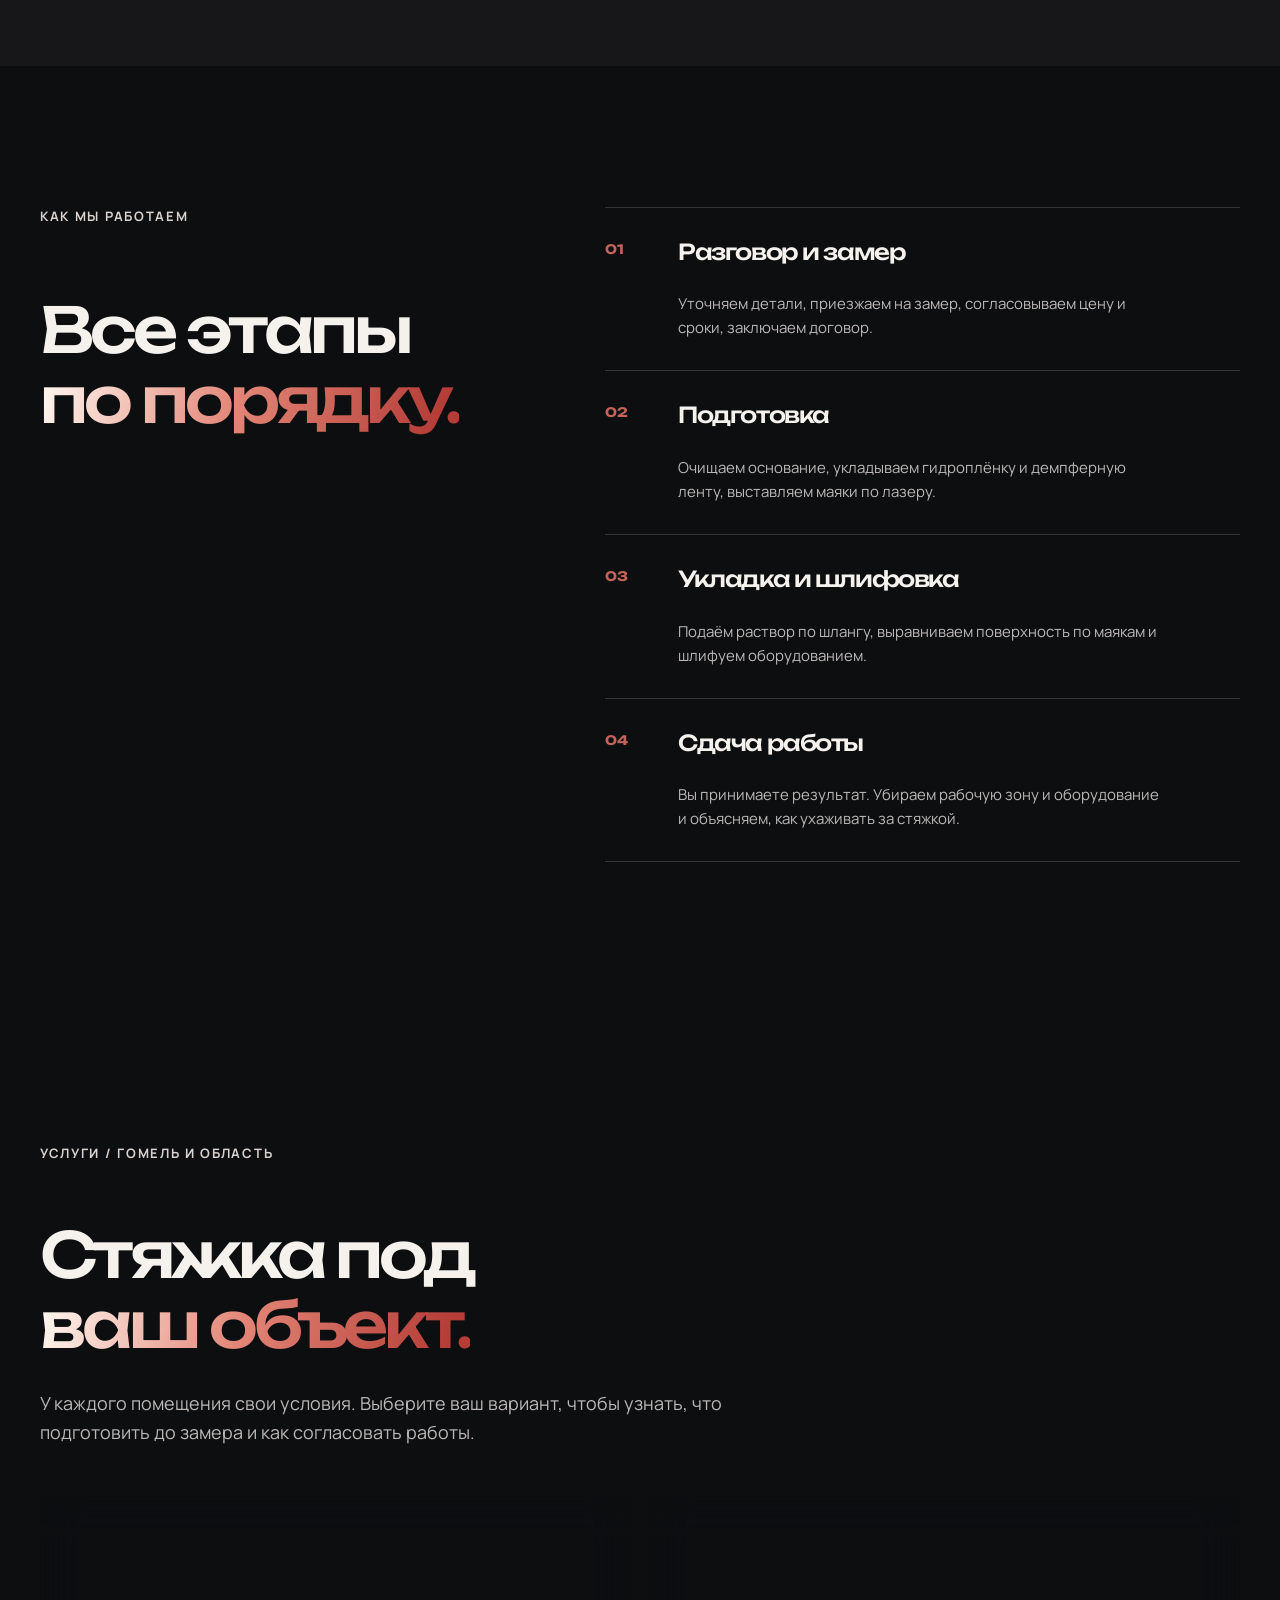
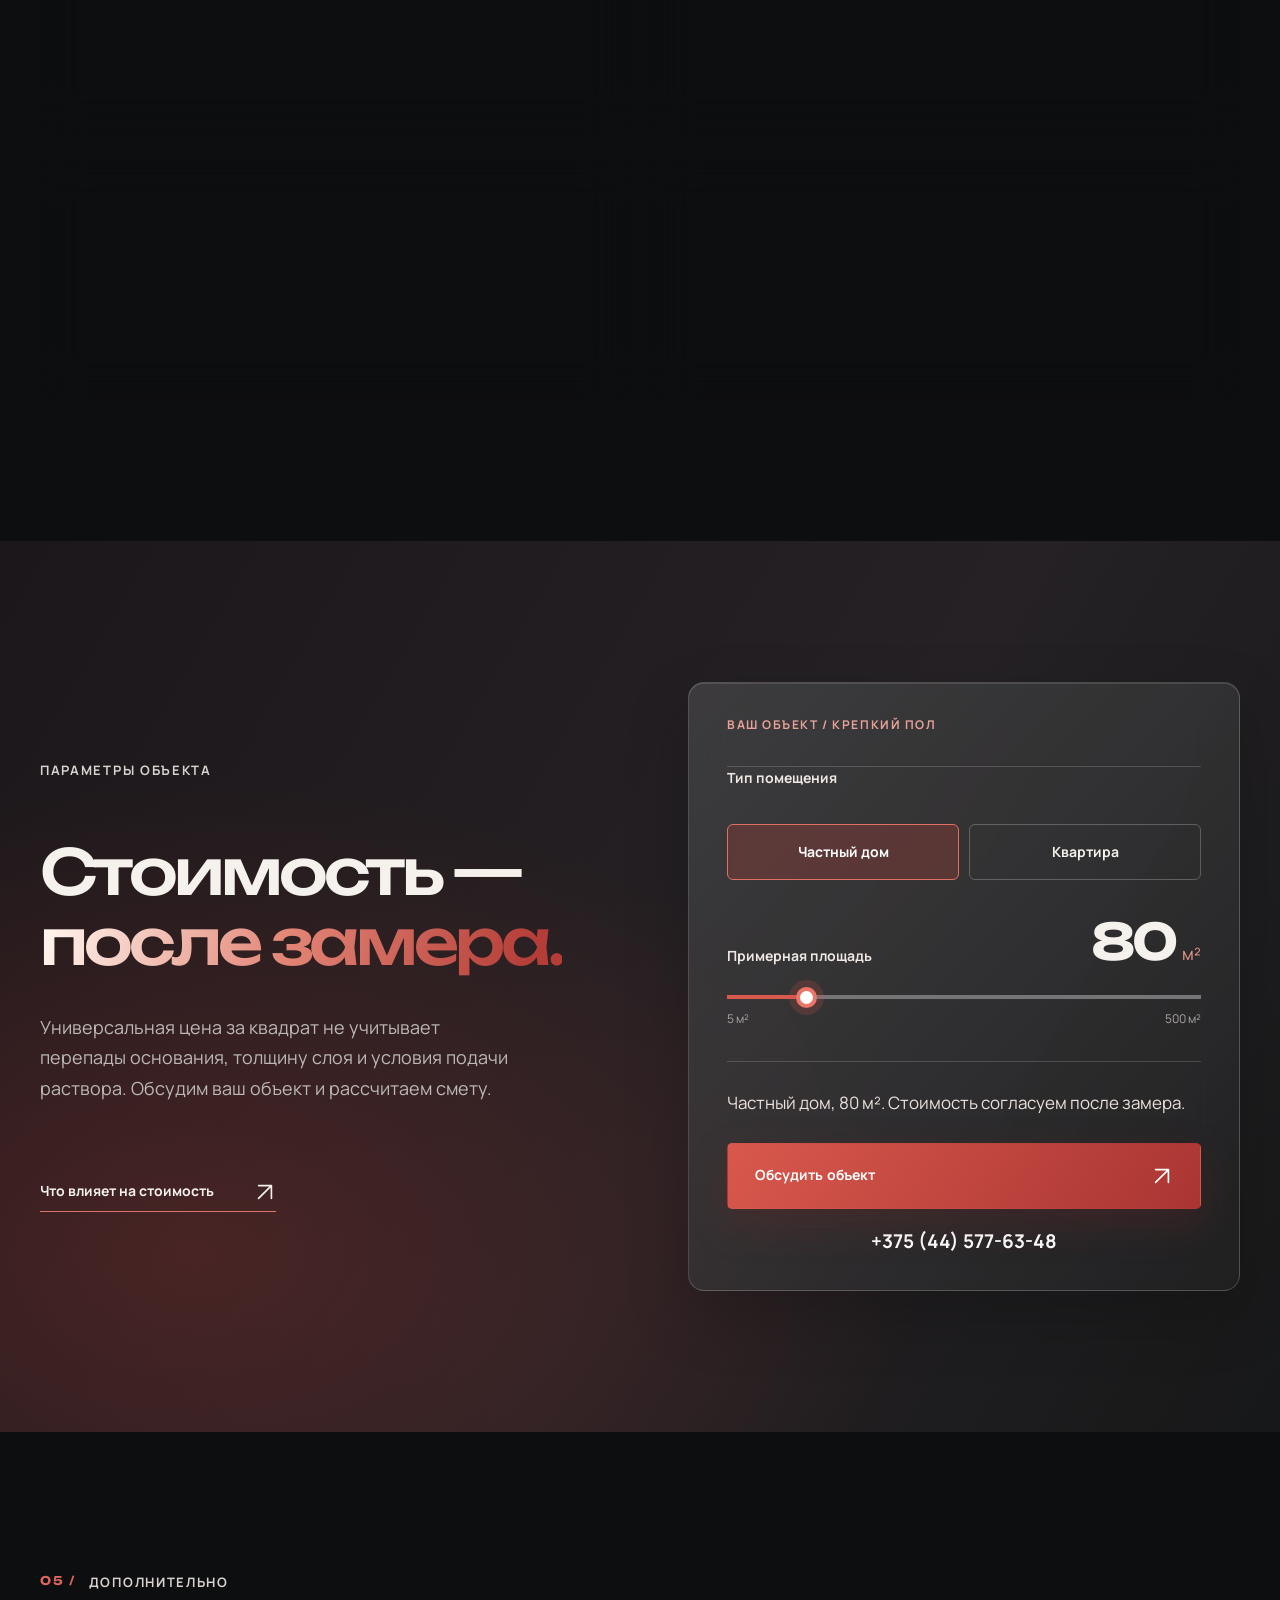
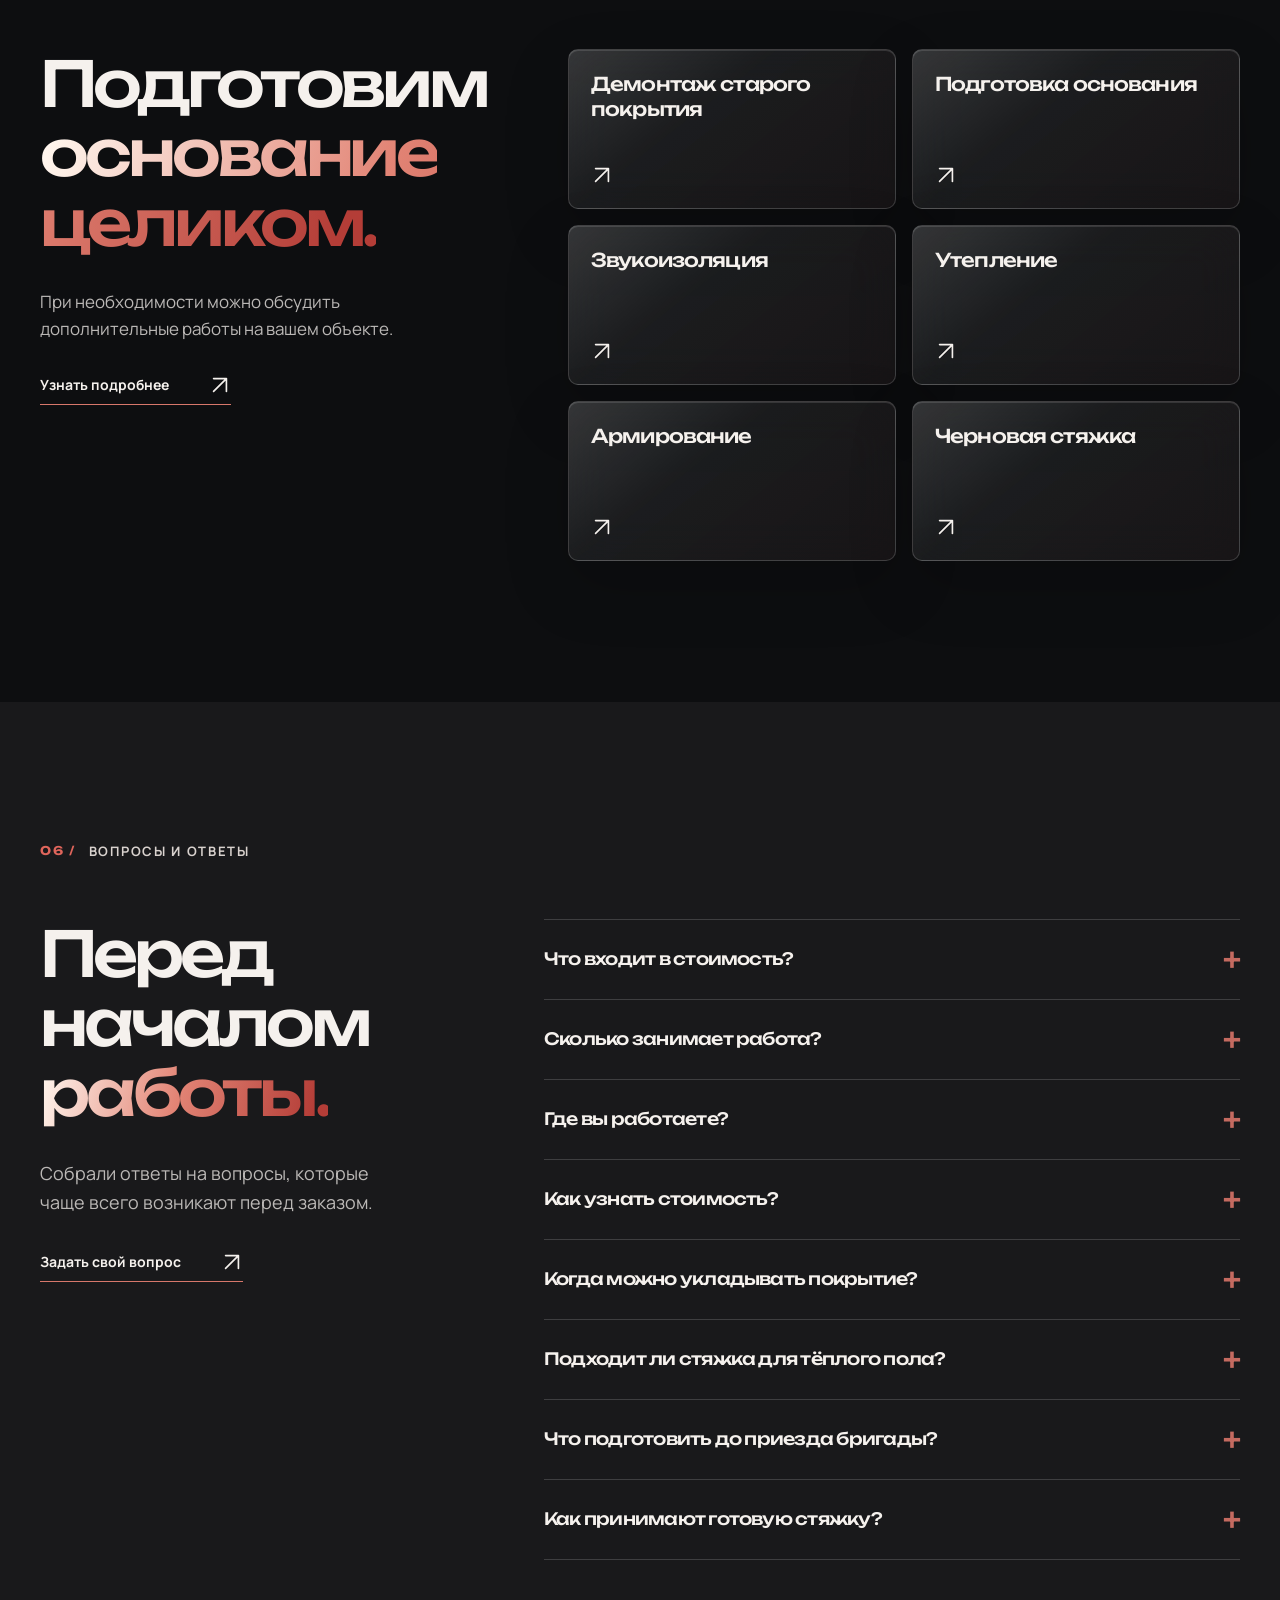
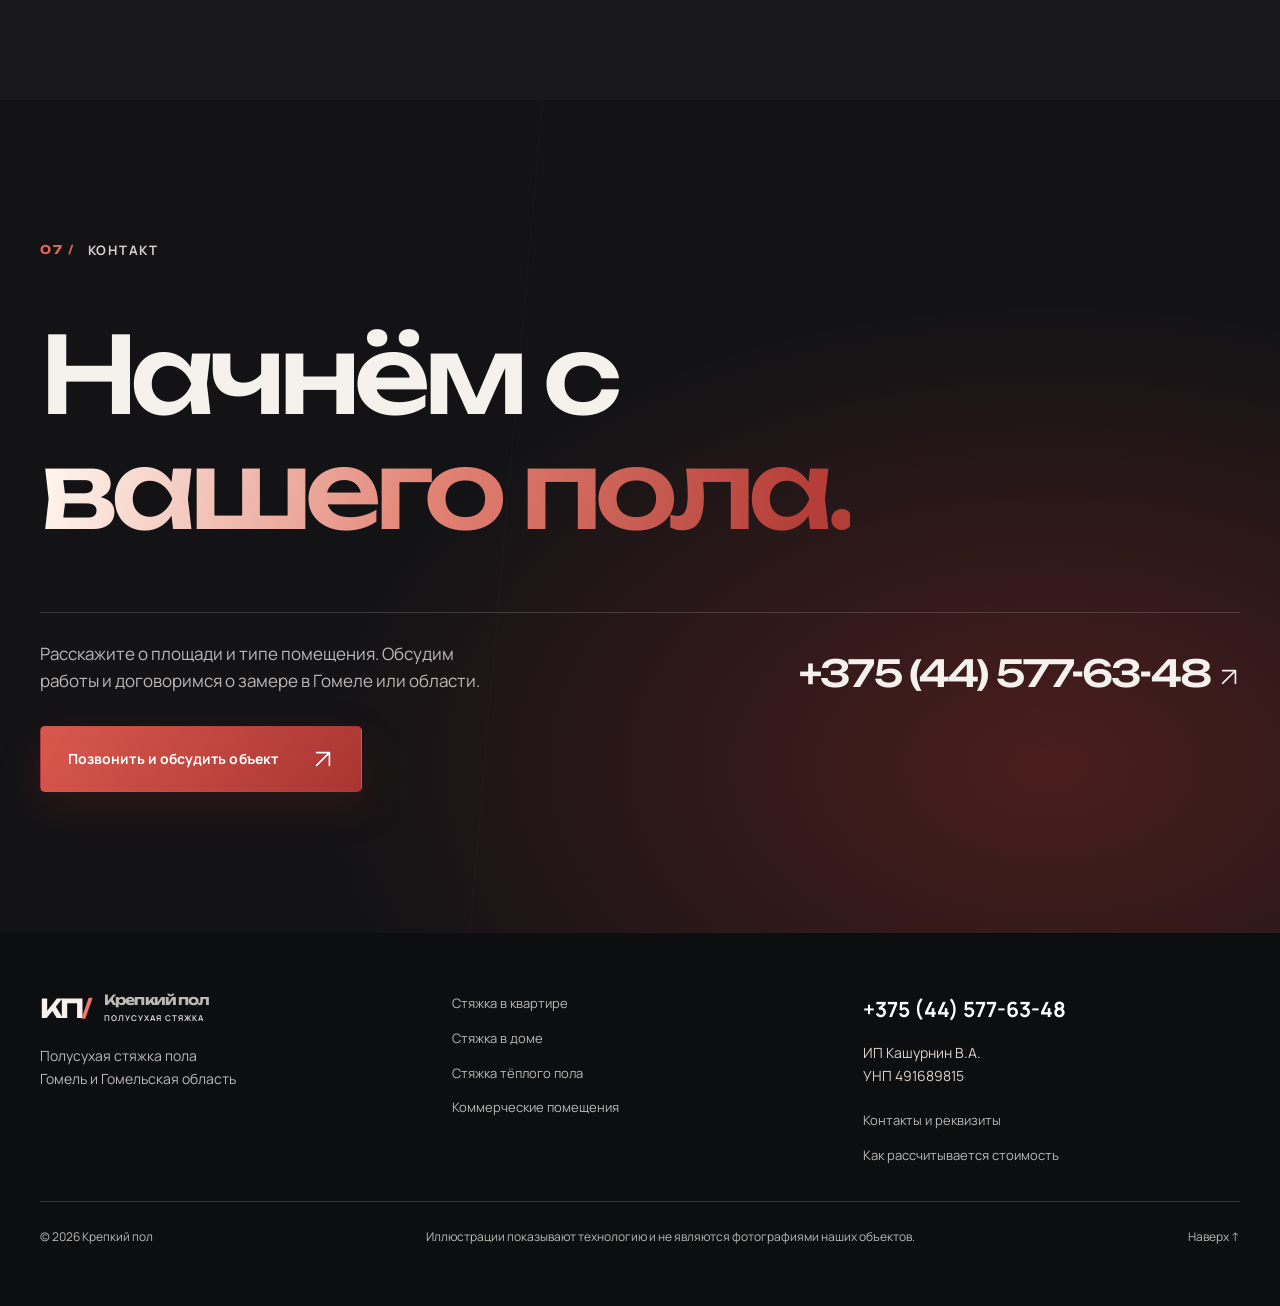
==== commit 892946e2: "Rebrand as Крепкий пол, expose phone, remove per-m² prices and add crawlable SEO pages" ====
--- a/index.html
+++ b/index.html
@@ -1,27 +1,5 @@
 <!doctype html>
-<html lang="ru">
-<head>
-  <meta charset="utf-8">
-  <meta name="viewport" content="width=device-width, initial-scale=1">
-  <meta name="theme-color" content="#0d0e10">
-  <meta name="description" content="Полусухая стяжка пола в Гомеле и области от 16 руб/м². Под ключ, бесплатный выезд замерщика, гарантия 5 лет. Easypol.">
-  <title>Easypol / Полусухая стяжка пола в Гомеле и области</title>
-  <link rel="preload" href="assets/hero.webp" as="image">
-  <link rel="stylesheet" href="styles.css">
-  <link rel="stylesheet" href="revamp.css">
-</head>
-<body>
-  <div class="scroll-progress" aria-hidden="true"></div>
-  <a class="skip" href="#main">Перейти к содержимому</a>
-  <header class="header" id="top">
-    <a class="brand" href="#top" aria-label="Easypol / наверх"><span class="brand-mark">EP<span>/</span></span><span class="brand-name">easypol<small>ПОЛУСУХАЯ СТЯЖКА</small></span></a>
-    <nav class="nav" id="navigation" aria-label="Основная навигация">
-      <a href="#advantages">Преимущества</a><a href="#process">Как работаем</a><a href="#estimate">Расчёт</a><a href="#prices">Стоимость</a><a href="#faq">Вопросы</a>
-    </nav>
-    <a class="header-phone" href="tel:+375336307946">+375 (33) 630-79-46 <span>↗</span></a>
-    <button class="menu-toggle" aria-label="Открыть меню" aria-controls="navigation" aria-expanded="false"><span></span><span></span></button>
-  </header>
-  <main id="main">
+<html lang="ru-BY"><head><meta charset="utf-8"><meta name="viewport" content="width=device-width, initial-scale=1"><meta name="theme-color" content="#0d0e10"><title>Полусухая стяжка пола в Гомеле и области | Крепкий пол</title><meta name="description" content="Полусухая стяжка пола в Гомеле и Гомельской области: квартиры, дома, тёплый пол и коммерческие помещения. Расчёт после замера. +375 (44) 577-63-48."><meta name="robots" content="index, follow, max-image-preview:large"><link rel="canonical" href="https://krepkipol.by/"><meta property="og:type" content="website"><meta property="og:locale" content="ru_BY"><meta property="og:site_name" content="Крепкий пол"><meta property="og:title" content="Полусухая стяжка пола в Гомеле и области | Крепкий пол"><meta property="og:description" content="Полусухая стяжка пола в Гомеле и Гомельской области: квартиры, дома, тёплый пол и коммерческие помещения. Расчёт после замера. +375 (44) 577-63-48."><meta property="og:url" content="https://krepkipol.by/"><meta property="og:image" content="https://krepkipol.by/assets/og-cover.png"><meta property="og:image:width" content="1200"><meta property="og:image:height" content="630"><meta property="og:image:alt" content="Крепкий пол — полусухая стяжка пола в Гомеле"><meta name="twitter:card" content="summary_large_image"><meta name="twitter:title" content="Полусухая стяжка пола в Гомеле и области | Крепкий пол"><meta name="twitter:description" content="Полусухая стяжка пола в Гомеле и Гомельской области: квартиры, дома, тёплый пол и коммерческие помещения. Расчёт после замера. +375 (44) 577-63-48."><meta name="twitter:image" content="https://krepkipol.by/assets/og-cover.png"><link rel="icon" href="/assets/favicon.svg" type="image/svg+xml"><link rel="icon" href="/assets/favicon.png" type="image/png" sizes="48x48"><link rel="apple-touch-icon" href="/assets/apple-touch-icon.png"><link rel="manifest" href="/site.webmanifest"><link rel="preload" href="/assets/fonts/manrope-regular.woff" as="font" type="font/woff" crossorigin><link rel="preload" href="/assets/hero.webp" as="image" fetchpriority="high"><link rel="stylesheet" href="/styles.css"><link rel="stylesheet" href="/revamp.css"><link rel="stylesheet" href="/site.css"><script type="application/ld+json">{"@context": "https://schema.org", "@graph": [{"@type": "Organization", "@id": "https://krepkipol.by/#organization", "name": "Крепкий пол", "alternateName": "Krepkipol.by", "legalName": "ИП Кашурнин В.А.", "taxID": "491689815", "url": "https://krepkipol.by/", "telephone": "+375445776348", "logo": {"@type": "ImageObject", "url": "https://krepkipol.by/assets/logo.png", "width": 512, "height": 512}, "areaServed": [{"@type": "City", "name": "Гомель"}, {"@type": "AdministrativeArea", "name": "Гомельская область"}], "contactPoint": {"@type": "ContactPoint", "telephone": "+375445776348", "contactType": "customer service", "availableLanguage": "ru"}}, {"@type": "WebSite", "@id": "https://krepkipol.by/#website", "url": "https://krepkipol.by/", "name": "Крепкий пол", "alternateName": "Krepkipol.by", "inLanguage": "ru-BY", "publisher": {"@id": "https://krepkipol.by/#organization"}}, {"@type": "WebPage", "@id": "https://krepkipol.by/#webpage", "url": "https://krepkipol.by/", "name": "Полусухая стяжка пола в Гомеле и области | Крепкий пол", "description": "Полусухая стяжка пола в Гомеле и Гомельской области: квартиры, дома, тёплый пол и коммерческие помещения. Расчёт после замера. +375 (44) 577-63-48.", "inLanguage": "ru-BY", "isPartOf": {"@id": "https://krepkipol.by/#website"}, "about": {"@id": "https://krepkipol.by/#organization"}}, {"@type": "FAQPage", "@id": "https://krepkipol.by/#faq", "mainEntity": [{"@type": "Question", "name": "Что входит в стоимость?", "acceptedAnswer": {"@type": "Answer", "text": "Состав работ фиксируем в смете: материалы, доставка, подача раствора, укладка и затирка. Подготовку основания, изоляцию и другие дополнительные работы согласовываем отдельно."}}, {"@type": "Question", "name": "Сколько занимает работа?", "acceptedAnswer": {"@type": "Answer", "text": "Срок зависит от площади, толщины слоя, количества помещений и условий подачи раствора. Конкретный график согласовываем до начала работ."}}, {"@type": "Question", "name": "Где вы работаете?", "acceptedAnswer": {"@type": "Answer", "text": "В Гомеле и Гомельской области. Выполняем стяжку в квартирах, частных домах, офисах и других коммерческих помещениях."}}, {"@type": "Question", "name": "Как узнать стоимость?", "acceptedAnswer": {"@type": "Answer", "text": "Позвоните по номеру +375 (44) 577-63-48 и назовите площадь и расположение объекта. Для точной сметы нужны замер перепадов основания и согласование конструкции пола."}}, {"@type": "Question", "name": "Когда можно укладывать покрытие?", "acceptedAnswer": {"@type": "Answer", "text": "Готовность определяют по остаточной влажности и требованиям производителя выбранного покрытия. Дата укладки сама по себе не подтверждает, что основание высохло."}}, {"@type": "Question", "name": "Подходит ли стяжка для тёплого пола?", "acceptedAnswer": {"@type": "Answer", "text": "Да, если конструкция основания, толщина слоя и швы согласованы с системой отопления. Первый прогрев выполняют по инструкции производителя системы после набора необходимой прочности."}}, {"@type": "Question", "name": "Что подготовить до приезда бригады?", "acceptedAnswer": {"@type": "Answer", "text": "Освободите помещение, согласуйте доступ, место для оборудования и материалов, воду и электропитание. Точные требования обсудим с учётом объекта."}}, {"@type": "Question", "name": "Как принимают готовую стяжку?", "acceptedAnswer": {"@type": "Answer", "text": "Проверяют согласованные отметки, плоскость и состояние поверхности. После сдачи уточняют правила ухода и условия подготовки к финишному покрытию."}}]}]}</script></head><body><div class="scroll-progress" aria-hidden="true"></div><a class="skip" href="#main">Перейти к содержимому</a><header class="header" id="top"><a class="brand" href="/" aria-label="Крепкий пол — главная"><span class="brand-mark">КП<span>/</span></span><span class="brand-name">Крепкий пол<small>ПОЛУСУХАЯ СТЯЖКА</small></span></a><nav class="nav" id="navigation" aria-label="Основная навигация"><a href="/#solutions">Услуги</a><a href="/ceny/">Стоимость</a><a href="/polezno/">Полезное</a><a href="/kontakty/">Контакты</a></nav><a class="header-phone" href="tel:+375445776348"><span class="phone-label">Обсудить объект</span>+375 (44) 577-63-48</a><button class="menu-toggle" aria-label="Открыть меню" aria-controls="navigation" aria-expanded="false"><span></span><span></span></button></header><main id="main">
     <section class="hero" aria-labelledby="hero-title">
       <div class="hero-image" aria-hidden="true"></div>
       <div class="hero-top eyebrow"><span class="live-line"></span> ГОМЕЛЬ / ГОМЕЛЬСКАЯ ОБЛАСТЬ</div>
@@ -29,72 +7,42 @@
       <div class="hero-content wrap">
         <div class="hero-copy">
           <p class="eyebrow hero-kicker">ПОЛУСУХАЯ СТЯЖКА / ПОД КЛЮЧ</p>
-          <h1 id="hero-title">РОВНЫЙ<br><em>ПОЛ.</em></h1>
-          <p class="hero-lead">Полусухая стяжка в Гомеле и области. Материалы, доставка и работа включены в стоимость.</p>
-          <div class="hero-actions"><a class="button button-primary" href="tel:+375336307946">Обсудить ваш объект <span>↗</span></a><a class="text-link" href="#prices">Смотреть цены <span>↘</span></a></div>
+          <h1 id="hero-title">Полусухая<br>стяжка пола<br><em>в Гомеле.</em></h1>
+          <p class="hero-lead">Полусухая стяжка в Гомеле и области. Для квартир, частных домов и коммерческих помещений. Согласуем состав работ и стоимость до начала укладки.</p>
+          <div class="hero-actions"><a class="button button-primary" href="tel:+375445776348">Обсудить ваш объект <svg viewBox="0 0 24 24" fill="none" aria-hidden="true" focusable="false"><path d="M5 19 19 5M5 5h14v14" stroke="currentColor" stroke-width="1.8" stroke-linecap="round" stroke-linejoin="round"/></svg></a><a class="text-link" href="/ceny/">Как узнать стоимость <svg viewBox="0 0 24 24" fill="none" aria-hidden="true" focusable="false"><path d="M5 19 19 5M5 5h14v14" stroke="currentColor" stroke-width="1.8" stroke-linecap="round" stroke-linejoin="round"/></svg></a></div>
         </div>
-        <div class="hero-stat glass"><span class="hero-stat-label">ГАРАНТИЯ<br>НА РАБОТУ</span><b>05<small> ЛЕТ</small></b><span>По договору / в Гомеле и области</span></div>
+        <div class="hero-stat glass"><span class="hero-stat-label">ОБСУДИТЬ ОБЪЕКТ<br>И ЗАПИСАТЬСЯ НА ЗАМЕР</span><a class="hero-stat-phone" href="tel:+375445776348">+375 (44) 577-63-48</a><span>ИП Кашурнин В.А.<br>УНП 491689815</span></div>
       </div>
-      <div class="hero-bottom wrap"><span>БЕСПЛАТНЫЙ ВЫЕЗД ЗАМЕРЩИКА</span><a href="#advantages" aria-label="Прокрутить к преимуществам">ЛИСТАЙТЕ ВНИЗ <span>↓</span></a></div>
+      <div class="hero-bottom wrap"><span>ЗАМЕР / СМЕТА / ДОГОВОР</span><a href="#advantages" aria-label="Прокрутить к преимуществам">ЛИСТАЙТЕ ВНИЗ <svg viewBox="0 0 24 24" fill="none" aria-hidden="true" focusable="false"><path d="M5 19 19 5M5 5h14v14" stroke="currentColor" stroke-width="1.8" stroke-linecap="round" stroke-linejoin="round"/></svg></a></div>
     </section>
-    <div class="ticker" aria-hidden="true"><div class="ticker-track">ПОЛУСУХАЯ СТЯЖКА <span>/</span> ЧИСТО НА ОБЪЕКТЕ <span>/</span> ДО 400 М² ЗА ДЕНЬ <span>/</span> ПОЛУСУХАЯ СТЯЖКА <span>/</span> ЧИСТО НА ОБЪЕКТЕ <span>/</span> ДО 400 М² ЗА ДЕНЬ <span>/</span></div></div>
+    <div class="ticker" aria-hidden="true"><div class="ticker-track">ПОЛУСУХАЯ СТЯЖКА <span>/</span> АККУРАТНАЯ РАБОТА <span>/</span> РАБОТА ПО ДОГОВОРУ <span>/</span> ПОЛУСУХАЯ СТЯЖКА <span>/</span> АККУРАТНАЯ РАБОТА <span>/</span> РАБОТА ПО ДОГОВОРУ <span>/</span></div></div>
 
     <section class="intro section wrap" id="advantages">
       <div class="section-label"><span class="number">01 /</span> О КОМПАНИИ</div>
-      <div class="intro-head"><h2>Основа должна<br><em>быть ровной.</em></h2><p>Раствор готовим на улице и подаём по шлангу. В доме меньше грязи, лифт остаётся свободным. Привозим материалы, выполняем работу и убираем за собой.</p></div>
-      <div class="metrics">
-        <div><strong>10<span>+</span></strong><p>лет опыта бригады</p></div>
-        <div><strong>400<span> м²</span></strong><p>до этого объёма за день</p></div>
-        <div><strong>5 <span>лет</span></strong><p>гарантия на работу</p></div>
-        <div><strong>252</strong><p>довольных клиента по данным компании</p></div>
-      </div>
-      <div class="benefit-grid">
+      <div class="intro-head"><h2>Основа должна<br><em>быть ровной.</em></h2><p>Раствор готовим на улице и подаём по шлангу. В доме меньше грязи, лифт остаётся свободным. Привозим материалы, выполняем работу и убираем рабочую зону.</p></div>
+      <div class="metrics"><div><strong>01</strong><p>Обсуждаем задачу</p></div><div><strong>02</strong><p>Замеряем основание</p></div><div><strong>03</strong><p>Согласуем смету</p></div><div><strong>04</strong><p>Выполняем стяжку</p></div></div><div class="benefit-grid">
         <article class="glass benefit" data-ghost="01"><span class="card-index">01 / ТОЧНОСТЬ</span><h3>Выравниваем<br>по лазерному уровню</h3><p>Контролируем плоскость перед укладкой напольного покрытия.</p><span class="corner">↗</span></article>
         <article class="glass benefit" data-ghost="02"><span class="card-index">02 / СОСТАВ</span><h3>Прочная<br>поверхность</h3><p>Используем цемент М500, мытый песок крупной фракции и полипропиленовое фиброволокно.</p><span class="corner">↗</span></article>
-        <article class="glass benefit" data-ghost="03"><span class="card-index">03 / ОТВЕТСТВЕННОСТЬ</span><h3>Работаем<br>по договору</h3><p>Согласовываем сроки, консультируем по уходу за полом и отвечаем за результат.</p><span class="corner">↗</span></article>
+        <article class="glass benefit" data-ghost="03"><span class="card-index">03 / ОТВЕТСТВЕННОСТЬ</span><h3>Работаем<br>по договору</h3><p>Фиксируем согласованный объём работ, стоимость и сроки. Условия гарантии обсуждаем при заключении договора.</p><span class="corner">↗</span></article>
       </div>
     </section>
 
     <section class="feature section" id="process">
-      <div class="feature-image"><img src="assets/process.webp" loading="lazy" alt="Иллюстрация процесса выравнивания полусухой стяжки правилом"></div>
-      <div class="feature-content"><div class="section-label"><span class="number">02 /</span> ПРОЦЕСС</div><h2>От замера<br>до <em>ровной<br>поверхности.</em></h2><p>Обычно делаем стяжку на объекте за один день. Точный срок зависит от площади и условий работы.</p><a class="text-link" href="tel:+375336307946">Запросить замер <span>↗</span></a></div>
+      <div class="feature-image"><img src="/assets/process.webp" loading="lazy" alt="Иллюстрация процесса выравнивания полусухой стяжки правилом" width="1448" height="1086" decoding="async"></div>
+      <div class="feature-content"><div class="section-label"><span class="number">02 /</span> ПРОЦЕСС</div><h2>От замера<br>до <em>ровной<br>поверхности.</em></h2><p>Срок работ рассчитываем после замера. Он зависит от площади, толщины слоя и доступа к объекту.</p><a class="text-link" href="tel:+375445776348">Запросить замер <svg viewBox="0 0 24 24" fill="none" aria-hidden="true" focusable="false"><path d="M5 19 19 5M5 5h14v14" stroke="currentColor" stroke-width="1.8" stroke-linecap="round" stroke-linejoin="round"/></svg></a></div>
     </section>
 
     <section class="steps section wrap"><div class="steps-heading"><div class="section-label">КАК МЫ РАБОТАЕМ</div><h2>Все этапы<br><em>по порядку.</em></h2></div><div class="steps-list">
-      <div><span>01</span><h3>Разговор и замер</h3><p>Уточняем детали, приезжаем на бесплатный замер, согласовываем цену и сроки, заключаем договор.</p></div>
+      <div><span>01</span><h3>Разговор и замер</h3><p>Уточняем детали, приезжаем на замер, согласовываем цену и сроки, заключаем договор.</p></div>
       <div><span>02</span><h3>Подготовка</h3><p>Очищаем основание, укладываем гидроплёнку и демпферную ленту, выставляем маяки по лазеру.</p></div>
       <div><span>03</span><h3>Укладка и шлифовка</h3><p>Подаём раствор по шлангу, выравниваем поверхность по маякам и шлифуем оборудованием.</p></div>
-      <div><span>04</span><h3>Сдача работы</h3><p>Вы принимаете результат. Мы вывозим мусор и оборудование и объясняем, как ухаживать за стяжкой.</p></div>
+      <div><span>04</span><h3>Сдача работы</h3><p>Вы принимаете результат. Убираем рабочую зону и оборудование и объясняем, как ухаживать за стяжкой.</p></div>
     </div></section>
 
 
-    <section class="estimate section" id="estimate"><div class="wrap estimate-wrap"><div class="estimate-copy"><div class="section-label"><span class="number">03 /</span> БЫСТРЫЙ ОРИЕНТИР</div><h2>Прикиньте<br><em>стоимость.</em></h2><p>Выберите тип помещения и площадь. Покажем ориентир по опубликованному прайсу. Точную сумму согласуем после замера.</p><div class="estimate-foot">РАБОТЫ / МАТЕРИАЛЫ / ДОСТАВКА / ПОДЪЁМ</div></div><div class="estimate-panel glass"><div class="estimate-panel-top"><span>РАСЧЁТ / EASYPOL</span><span>01—02</span></div><fieldset class="estimate-type"><legend>Ваш объект</legend><label><input type="radio" name="space" value="house" checked><span>Частный дом</span></label><label><input type="radio" name="space" value="flat"><span>Квартира</span></label></fieldset><div class="estimate-area"><label for="area">Площадь помещения</label><div><output id="area-output" for="area">80</output><span>м²</span></div></div><input class="area-range" type="range" id="area" min="5" max="200" value="80" step="1"><div class="range-labels"><span>5 м²</span><span>200 м²</span></div><div class="estimate-result"><span>ОРИЕНТИР ПО ПРАЙСУ</span><strong id="estimate-result" aria-live="polite">от 1 360 <small>руб.</small></strong><p id="estimate-rate">80 м² / от 17 руб/м²</p></div><a class="button button-primary" href="tel:+375336307946">Уточнить после замера <span>↗</span></a></div></div></section>
+<section class="section wrap" id="solutions"><div class="section-label">УСЛУГИ / ГОМЕЛЬ И ОБЛАСТЬ</div><h2>Стяжка под<br><em>ваш объект.</em></h2><p class="section-intro">У каждого помещения свои условия. Выберите ваш вариант, чтобы узнать, что подготовить до замера и как согласовать работы.</p><div class="service-grid"><a class="service-card glass" href="/styazhka-v-kvartire/"><span class="eyebrow">01 / КВАРТИРА</span><h3>Стяжка в квартире</h3><p>Ровное основание в новостройке или при ремонте. Учитываем этаж, доступ и будущие покрытия.</p><span class="card-link">Подробнее <svg viewbox="0 0 24 24" fill="none" aria-hidden="true" focusable="false"><path d="M5 19 19 5M5 5h14v14" stroke="currentColor" stroke-width="1.8" stroke-linecap="round" stroke-linejoin="round"></path></svg></span></a><a class="service-card glass" href="/styazhka-v-dome/"><span class="eyebrow">02 / ДОМ</span><h3>Стяжка в частном доме</h3><p>Одна высота пола на этаже, подготовка основания и согласование толщины слоя.</p><span class="card-link">Подробнее <svg viewbox="0 0 24 24" fill="none" aria-hidden="true" focusable="false"><path d="M5 19 19 5M5 5h14v14" stroke="currentColor" stroke-width="1.8" stroke-linecap="round" stroke-linejoin="round"></path></svg></span></a><a class="service-card glass" href="/styazhka-teplogo-pola/"><span class="eyebrow">03 / ТЁПЛЫЙ ПОЛ</span><h3>Стяжка тёплого пола</h3><p>Заранее обсуждаем конструкцию пола, расположение контуров и деформационные швы.</p><span class="card-link">Подробнее <svg viewbox="0 0 24 24" fill="none" aria-hidden="true" focusable="false"><path d="M5 19 19 5M5 5h14v14" stroke="currentColor" stroke-width="1.8" stroke-linecap="round" stroke-linejoin="round"></path></svg></span></a><a class="service-card glass" href="/styazhka-kommercheskih-pomeshcheniy/"><span class="eyebrow">04 / БИЗНЕС</span><h3>Коммерческие помещения</h3><p>Для офисов, магазинов и других объектов — с учётом нагрузки и графика ремонта.</p><span class="card-link">Подробнее <svg viewbox="0 0 24 24" fill="none" aria-hidden="true" focusable="false"><path d="M5 19 19 5M5 5h14v14" stroke="currentColor" stroke-width="1.8" stroke-linecap="round" stroke-linejoin="round"></path></svg></span></a></div></section><section class="estimate section" id="estimate"><div class="wrap estimate-wrap"><div class="estimate-copy"><div class="section-label">ПАРАМЕТРЫ ОБЪЕКТА</div><h2>Стоимость —<br><em>после замера.</em></h2><p>Универсальная цена за квадрат не учитывает перепады основания, толщину слоя и условия подачи раствора. Обсудим ваш объект и рассчитаем смету.</p><a class="text-link" href="/ceny/">Что влияет на стоимость <svg viewbox="0 0 24 24" fill="none" aria-hidden="true" focusable="false"><path d="M5 19 19 5M5 5h14v14" stroke="currentColor" stroke-width="1.8" stroke-linecap="round" stroke-linejoin="round"></path></svg></a></div><div class="estimate-panel glass"><div class="estimate-panel-top"><span>ВАШ ОБЪЕКТ / КРЕПКИЙ ПОЛ</span></div><fieldset class="estimate-type"><legend>Тип помещения</legend><label><input type="radio" name="space" value="house" checked><span>Частный дом</span></label><label><input type="radio" name="space" value="flat"><span>Квартира</span></label></fieldset><div class="estimate-area"><label for="area">Примерная площадь</label><div><output id="area-output" for="area">80</output><span>м²</span></div></div><input class="area-range" type="range" id="area" min="5" max="500" value="80" step="5"><div class="range-labels"><span>5 м²</span><span>500 м²</span></div><div class="estimate-result"><p id="estimate-summary" aria-live="polite">Частный дом, 80 м². Стоимость согласуем после замера.</p></div><a class="button button-primary" href="tel:+375445776348">Обсудить объект <svg viewbox="0 0 24 24" fill="none" aria-hidden="true" focusable="false"><path d="M5 19 19 5M5 5h14v14" stroke="currentColor" stroke-width="1.8" stroke-linecap="round" stroke-linejoin="round"></path></svg></a><p class="estimate-phone">+375 (44) 577-63-48</p></div></div></section>    <section class="extras section wrap" id="services"><div class="section-label"><span class="number">05 /</span> ДОПОЛНИТЕЛЬНО</div><div class="extras-layout"><div><h2>Подготовим<br><em>основание целиком.</em></h2><p>При необходимости можно обсудить дополнительные работы на вашем объекте.</p><a class="text-link" href="tel:+375445776348">Узнать подробнее <svg viewBox="0 0 24 24" fill="none" aria-hidden="true" focusable="false"><path d="M5 19 19 5M5 5h14v14" stroke="currentColor" stroke-width="1.8" stroke-linecap="round" stroke-linejoin="round"/></svg></a></div><div class="extras-grid"><div class="glass">Демонтаж старого покрытия <svg viewBox="0 0 24 24" fill="none" aria-hidden="true" focusable="false"><path d="M5 19 19 5M5 5h14v14" stroke="currentColor" stroke-width="1.8" stroke-linecap="round" stroke-linejoin="round"/></svg></div><div class="glass">Подготовка основания <svg viewBox="0 0 24 24" fill="none" aria-hidden="true" focusable="false"><path d="M5 19 19 5M5 5h14v14" stroke="currentColor" stroke-width="1.8" stroke-linecap="round" stroke-linejoin="round"/></svg></div><div class="glass">Звукоизоляция <svg viewBox="0 0 24 24" fill="none" aria-hidden="true" focusable="false"><path d="M5 19 19 5M5 5h14v14" stroke="currentColor" stroke-width="1.8" stroke-linecap="round" stroke-linejoin="round"/></svg></div><div class="glass">Утепление <svg viewBox="0 0 24 24" fill="none" aria-hidden="true" focusable="false"><path d="M5 19 19 5M5 5h14v14" stroke="currentColor" stroke-width="1.8" stroke-linecap="round" stroke-linejoin="round"/></svg></div><div class="glass">Армирование <svg viewBox="0 0 24 24" fill="none" aria-hidden="true" focusable="false"><path d="M5 19 19 5M5 5h14v14" stroke="currentColor" stroke-width="1.8" stroke-linecap="round" stroke-linejoin="round"/></svg></div><div class="glass">Черновая стяжка <svg viewBox="0 0 24 24" fill="none" aria-hidden="true" focusable="false"><path d="M5 19 19 5M5 5h14v14" stroke="currentColor" stroke-width="1.8" stroke-linecap="round" stroke-linejoin="round"/></svg></div></div></div></section>
 
-    <section class="pricing section" id="prices"><div class="wrap"><div class="section-label"><span class="number">04 /</span> СТОИМОСТЬ</div><div class="pricing-heading"><h2>Цены, от которых<br><em>можно оттолкнуться.</em></h2><p>Итог зависит от площади, толщины слоя, этажа и расположения объекта. В указанные цены входят работы, материалы, доставка и подъём на этаж.</p></div>
-      <div class="price-grid">
-        <article class="price-card glass"><div class="price-top"><span>01 / ЧАСТНЫЙ ДОМ</span><h3>Дом</h3></div><div class="price-rows"><div><span>До 30 м²</span><b>от 500 руб.</b></div><div><span>30–60 м²</span><b>от 18 руб/м²</b></div><div><span>60–100 м²</span><b>от 17 руб/м²</b></div><div><span>Более 100 м²</span><b>от 16 руб/м²</b></div></div><a class="button button-outline" href="tel:+375336307946">Уточнить стоимость <span>↗</span></a></article>
-        <article class="price-card glass featured"><div class="price-top"><span>02 / КВАРТИРА</span><h3>Квартира</h3></div><div class="price-rows"><div><span>До 10 м²</span><b>от 600 руб.</b></div><div><span>10–20 м²</span><b>от 700 руб.</b></div><div><span>20–50 м²</span><b>от 32 руб/м²</b></div><div><span>Более 50 м²</span><b>от 30 руб/м²</b></div></div><a class="button button-primary" href="tel:+375336307946">Уточнить стоимость <span>↗</span></a></article>
-      </div><p class="price-note">* Цены «от» с easypol.by. Точную смету подтвердим после обсуждения и замера.</p></div></section>
+    <section class="faq section" id="faq"><div class="wrap"><div class="section-label"><span class="number">06 /</span> ВОПРОСЫ И ОТВЕТЫ</div><div class="faq-layout"><div class="faq-lead"><h2>Перед началом<br><em>работы.</em></h2><p>Собрали ответы на вопросы, которые чаще всего возникают перед заказом.</p><a href="tel:+375445776348" class="text-link">Задать свой вопрос <svg viewBox="0 0 24 24" fill="none" aria-hidden="true" focusable="false"><path d="M5 19 19 5M5 5h14v14" stroke="currentColor" stroke-width="1.8" stroke-linecap="round" stroke-linejoin="round"/></svg></a></div><div class="faq-list"><details><summary>Что входит в стоимость?<span aria-hidden="true">+</span></summary><p>Состав работ фиксируем в смете: материалы, доставка, подача раствора, укладка и затирка. Подготовку основания, изоляцию и другие дополнительные работы согласовываем отдельно.</p></details><details><summary>Сколько занимает работа?<span aria-hidden="true">+</span></summary><p>Срок зависит от площади, толщины слоя, количества помещений и условий подачи раствора. Конкретный график согласовываем до начала работ.</p></details><details><summary>Где вы работаете?<span aria-hidden="true">+</span></summary><p>В Гомеле и Гомельской области. Выполняем стяжку в квартирах, частных домах, офисах и других коммерческих помещениях.</p></details><details><summary>Как узнать стоимость?<span aria-hidden="true">+</span></summary><p>Позвоните по номеру +375 (44) 577-63-48 и назовите площадь и расположение объекта. Для точной сметы нужны замер перепадов основания и согласование конструкции пола.</p></details><details><summary>Когда можно укладывать покрытие?<span aria-hidden="true">+</span></summary><p>Готовность определяют по остаточной влажности и требованиям производителя выбранного покрытия. Дата укладки сама по себе не подтверждает, что основание высохло.</p></details><details><summary>Подходит ли стяжка для тёплого пола?<span aria-hidden="true">+</span></summary><p>Да, если конструкция основания, толщина слоя и швы согласованы с системой отопления. Первый прогрев выполняют по инструкции производителя системы после набора необходимой прочности.</p></details><details><summary>Что подготовить до приезда бригады?<span aria-hidden="true">+</span></summary><p>Освободите помещение, согласуйте доступ, место для оборудования и материалов, воду и электропитание. Точные требования обсудим с учётом объекта.</p></details><details><summary>Как принимают готовую стяжку?<span aria-hidden="true">+</span></summary><p>Проверяют согласованные отметки, плоскость и состояние поверхности. После сдачи уточняют правила ухода и условия подготовки к финишному покрытию.</p></details></div></div></div></section>
 
-    <section class="extras section wrap" id="services"><div class="section-label"><span class="number">05 /</span> ДОПОЛНИТЕЛЬНО</div><div class="extras-layout"><div><h2>Подготовим<br><em>основание целиком.</em></h2><p>При необходимости можно обсудить дополнительные работы на вашем объекте.</p><a class="text-link" href="tel:+375336307946">Узнать подробнее <span>↗</span></a></div><div class="extras-grid"><div class="glass">Демонтаж старого покрытия <span>↗</span></div><div class="glass">Подготовка основания <span>↗</span></div><div class="glass">Звукоизоляция <span>↗</span></div><div class="glass">Утепление <span>↗</span></div><div class="glass">Армирование <span>↗</span></div><div class="glass">Черновая стяжка <span>↗</span></div></div></div></section>
-
-    <section class="faq section" id="faq"><div class="wrap"><div class="section-label"><span class="number">06 /</span> ВОПРОСЫ И ОТВЕТЫ</div><div class="faq-layout"><div class="faq-lead"><h2>Перед началом<br><em>работы.</em></h2><p>Собрали ответы на вопросы, которые чаще всего возникают перед заказом.</p><a href="tel:+375336307946" class="text-link">Задать свой вопрос <span>↗</span></a></div><div class="faq-list">
-      <details><summary>Что входит в стоимость? <span>+</span></summary><p>Работы, материалы, доставка и подъём на этаж. Окончательная цена зависит от площади, толщины слоя, этажа и местоположения объекта.</p></details>
-      <details><summary>Сколько занимает работа? <span>+</span></summary><p>Большинство объектов выполняем за один день. Производительность бригады — до 400 м² в день.</p></details>
-      <details><summary>Какие материалы используете? <span>+</span></summary><p>Цемент марки М500, мытый песок крупной фракции и полипропиленовое фиброволокно.</p></details>
-      <details><summary>Где вы работаете? <span>+</span></summary><p>В Гомеле и Гомельской области. Работаем в квартирах, домах, офисах, торговых и промышленных помещениях, на складах и других коммерческих объектах.</p></details>
-      <details><summary>Сколько сохнет стяжка? <span>+</span></summary><p>Срок зависит от толщины, влажности и температуры. Финишное покрытие обычно укладывают через 30 дней; для плитки ориентир — не ранее 2–3 недель. Условия конкретного объекта обсудим отдельно.</p></details>
-      <details><summary>Когда можно ходить по полу? <span>+</span></summary><p>Обычно через 12 часов, без ударной нагрузки и складирования материалов. Для ухода важно не пересушивать поверхность: после укладки её рекомендуется закрыть плёнкой.</p></details>
-      <details><summary>Какая минимальная толщина? <span>+</span></summary><p>Минимальная толщина полусухой стяжки — 40 мм. Укладка возможна при температуре воздуха не ниже +5 °C.</p></details>
-      <details><summary>Когда включать тёплый пол? <span>+</span></summary><p>Режим прогрева можно включать через 20 дней. Полную мощность — через 1,5–2 месяца.</p></details>
-      <details><summary>Что сначала: штукатурка или стяжка? <span>+</span></summary><p>Сначала штукатурка стен, затем стяжка. Так можно установить демпферную ленту к ровной стене и получить правильное примыкание.</p></details>
-      <details><summary>Как проверить готовый пол? <span>+</span></summary><p>Плоскость проверяют правилом длиной 2,5–3 м в нескольких направлениях, горизонтальность — длинным уровнем. Поверхность должна быть без очевидных бугров и впадин.</p></details>
-      <details><summary>Кто приезжает на объект? <span>+</span></summary><p>Бригада из 3–4 человек с материалами и оборудованием.</p></details>
-    </div></div></div></section>
-
-    <section class="contact section" id="contact"><div class="wrap contact-inner"><div class="section-label"><span class="number">07 /</span> КОНТАКТ</div><h2>Начнём с<br><em>вашего пола.</em></h2><div class="contact-row"><p>Расскажите о площади и типе помещения. Обсудим работы и договоримся о бесплатном замере в Гомеле или области.</p><a class="contact-phone" href="tel:+375336307946">+375 (33) 630-79-46 <span>↗</span></a></div><a class="button button-primary" href="tel:+375336307946">Позвонить и обсудить объект <span>↗</span></a></div></section>
-  </main>
-  <footer class="footer wrap"><a class="brand" href="#top"><span class="brand-mark">EP<span>/</span></span><span class="brand-name">easypol<small>ПОЛУСУХАЯ СТЯЖКА</small></span></a><span>Гомель / Гомельская область</span><a href="tel:+375336307946">+375 (33) 630-79-46</a><a href="#top">Наверх ↑</a></footer>
-  <script src="script.js"></script>
-</body>
-</html>
+    <section class="contact section" id="contact"><div class="wrap contact-inner"><div class="section-label"><span class="number">07 /</span> КОНТАКТ</div><h2>Начнём с<br><em>вашего пола.</em></h2><div class="contact-row"><p>Расскажите о площади и типе помещения. Обсудим работы и договоримся о замере в Гомеле или области.</p><a class="contact-phone" href="tel:+375445776348">+375 (44) 577-63-48 <svg viewBox="0 0 24 24" fill="none" aria-hidden="true" focusable="false"><path d="M5 19 19 5M5 5h14v14" stroke="currentColor" stroke-width="1.8" stroke-linecap="round" stroke-linejoin="round"/></svg></a></div><a class="button button-primary" href="tel:+375445776348">Позвонить и обсудить объект <svg viewBox="0 0 24 24" fill="none" aria-hidden="true" focusable="false"><path d="M5 19 19 5M5 5h14v14" stroke="currentColor" stroke-width="1.8" stroke-linecap="round" stroke-linejoin="round"/></svg></a></div></section>
+  </main><footer class="footer wrap"><div><a class="brand" href="/"><span class="brand-mark">КП<span>/</span></span><span class="brand-name">Крепкий пол<small>ПОЛУСУХАЯ СТЯЖКА</small></span></a><p>Полусухая стяжка пола<br>Гомель и Гомельская область</p></div><nav aria-label="Услуги в подвале"><a href="/styazhka-v-kvartire/">Стяжка в квартире</a><a href="/styazhka-v-dome/">Стяжка в доме</a><a href="/styazhka-teplogo-pola/">Стяжка тёплого пола</a><a href="/styazhka-kommercheskih-pomeshcheniy/">Коммерческие помещения</a></nav><div class="footer-details"><a class="footer-phone" href="tel:+375445776348">+375 (44) 577-63-48</a><p>ИП Кашурнин В.А.<br>УНП 491689815</p><a href="/kontakty/">Контакты и реквизиты</a><a href="/ceny/">Как рассчитывается стоимость</a></div><div class="footer-bottom"><span>© 2026 Крепкий пол</span><span>Иллюстрации показывают технологию и не являются фотографиями наших объектов.</span><a href="#top">Наверх ↑</a></div></footer><a class="mobile-call" href="tel:+375445776348"><svg viewBox="0 0 24 24" fill="none" aria-hidden="true"><path d="M7 3 4 4c-2 2 1 8 5 12s10 7 12 5l1-3-6-3-2 2c-3-1-6-4-7-7l2-2-2-5Z" stroke="currentColor" stroke-width="1.7" stroke-linejoin="round"/></svg><span>Позвонить <b>+375 (44) 577-63-48</b></span></a><script src="/script.js" defer></script></body></html>
--- a/revamp.css
+++ b/revamp.css
@@ -1,8 +1,8 @@
-@font-face{font-family:Manrope;src:url('assets/fonts/manrope-regular.ttf') format('truetype');font-weight:400;font-display:swap}
-@font-face{font-family:Manrope;src:url('assets/fonts/manrope-medium.ttf') format('truetype');font-weight:500;font-display:swap}
-@font-face{font-family:Manrope;src:url('assets/fonts/manrope-bold.ttf') format('truetype');font-weight:700;font-display:swap}
-@font-face{font-family:Unbounded;src:url('assets/fonts/unbounded-medium.ttf') format('truetype');font-weight:500;font-display:swap}
-@font-face{font-family:Unbounded;src:url('assets/fonts/unbounded-bold.ttf') format('truetype');font-weight:700;font-display:swap}
+@font-face{font-family:Manrope;src:url('assets/fonts/manrope-regular.woff') format('woff');font-weight:400;font-display:swap}
+@font-face{font-family:Manrope;src:url('assets/fonts/manrope-medium.woff') format('woff');font-weight:500;font-display:swap}
+@font-face{font-family:Manrope;src:url('assets/fonts/manrope-bold.woff') format('woff');font-weight:700;font-display:swap}
+@font-face{font-family:Unbounded;src:url('assets/fonts/unbounded-medium.woff') format('woff');font-weight:500;font-display:swap}
+@font-face{font-family:Unbounded;src:url('assets/fonts/unbounded-bold.woff') format('woff');font-weight:700;font-display:swap}
 :root{--bg:#0d0e10;--panel:#161719;--ink:#f5f1ed;--muted:#bcb9b6;--line:rgba(255,255,255,.16);--accent:#df564c}
 html{scroll-padding-top:82px}body{background:var(--bg);font-family:Manrope,Arial,sans-serif;font-size:16px;line-height:1.6}h1,h2,h3{font-family:Unbounded,Arial,sans-serif;font-weight:500;letter-spacing:-.065em}h2{font-size:clamp(44px,4.9vw,78px);line-height:1.11}h2 em,h1 em{background:linear-gradient(105deg,#fff6ee 2%,#e28475 48%,#b43d37 94%);background-clip:text;-webkit-background-clip:text;color:transparent}p{color:#bbb8b6}.section{padding-block:clamp(100px,11vw,180px)}.section-label,.eyebrow,.card-index{font-size:13px;letter-spacing:.13em;font-weight:700}.section-label{margin-bottom:58px}.number{font-family:Unbounded,sans-serif;color:#df655b;font-size:12px}.glass{background:linear-gradient(142deg,rgba(255,255,255,.15),rgba(255,255,255,.035) 40%,rgba(125,47,43,.055)),rgba(28,29,31,.42);border:1px solid rgba(255,255,255,.17);box-shadow:inset 0 1px 0 rgba(255,255,255,.12),0 24px 65px rgba(0,0,0,.18);backdrop-filter:blur(22px);-webkit-backdrop-filter:blur(22px)}.button{border-radius:5px;min-height:66px;padding:19px 27px;font-size:14px;letter-spacing:.005em;position:relative;overflow:hidden}.button:before{content:"";position:absolute;inset:0;transform:translateX(-102%);background:rgba(255,255,255,.14);transition:transform .6s var(--ease)}.button:hover:before{transform:translateX(0)}.button>span{position:relative}.button-primary{background:linear-gradient(125deg,#d9584d,#a93532);box-shadow:0 15px 40px rgba(134,37,35,.23)}.button-primary:hover{background:linear-gradient(125deg,#eb6a5f,#b94038)}.text-link{font-size:14px;border-bottom-color:#d7776b}.text-link span{color:#ef8578}
 .scroll-progress{position:fixed;z-index:80;left:0;top:0;height:3px;width:100%;transform-origin:left;transform:scaleX(0);background:linear-gradient(90deg,#a52d2e,#f58c73)}
@@ -10,8 +10,8 @@
 .header{height:92px;background:linear-gradient(180deg,rgba(6,7,8,.66),transparent);border-bottom-color:rgba(255,255,255,.19)}.brand{gap:14px}.brand-mark{font:700 26px/1 Unbounded,sans-serif;letter-spacing:-.11em;color:#f7f1ec}.brand-mark span{color:#f17968}.brand-name{font-family:Unbounded,sans-serif;font-weight:700;font-size:16px;letter-spacing:-.07em}.brand-name small{font:700 8px/1.2 Manrope,sans-serif;letter-spacing:.12em;margin-top:6px;color:#d7d1ce}.nav{gap:clamp(18px,2.3vw,38px);font-weight:700}.nav a{position:relative}.nav a:after{content:"";position:absolute;left:0;bottom:-10px;width:100%;height:1px;background:#dc675b;transform:scaleX(0);transform-origin:left;transition:transform .3s var(--ease)}.nav a:hover:after{transform:scaleX(1)}.header-phone{font-size:14px}
 .hero{height:100svh;min-height:790px;max-height:1050px;background:#111}.hero-image{background-image:linear-gradient(90deg,rgba(4,5,7,.77),rgba(6,7,9,.26) 55%,rgba(7,7,9,.1)),linear-gradient(0deg,rgba(5,5,6,.66),transparent 42%),url('assets/hero.webp');background-position:center center;filter:saturate(.92) contrast(1.09)}.hero:after{content:"";position:absolute;inset:0;pointer-events:none;background:radial-gradient(ellipse at 22% 81%,rgba(130,31,33,.22),transparent 35%)}.hero-top{top:132px;color:#f4d5c9}.hero-side{z-index:2;top:143px;color:#ead6ce}.hero-content{z-index:2;padding-bottom:112px}.hero-copy{max-width:min(670px,47vw)}.hero-kicker{font-size:13px;margin-bottom:24px;color:#f2a398}.hero h1{font-size:clamp(84px,9.2vw,150px);line-height:.97;letter-spacing:-.08em;margin:0 0 32px;white-space:nowrap;font-weight:700}.hero h1 em{background:linear-gradient(100deg,#fff4eb,#e97766 59%,#ac3030);background-clip:text;-webkit-background-clip:text}.hero-lead{font-size:18px;max-width:465px;line-height:1.55;color:#f0e7e2;margin-bottom:32px}.hero-actions{gap:38px}.hero-stat{position:relative;width:255px;min-height:225px;padding:25px 27px;border-radius:12px;background:linear-gradient(135deg,rgba(80,30,29,.34),rgba(255,255,255,.065)),rgba(21,21,22,.34)}.hero-stat-label{font:700 11px/1.45 Manrope,sans-serif;letter-spacing:.13em;color:#eac5be}.hero-stat b{font:700 64px/1 Unbounded,sans-serif;letter-spacing:-.1em;color:#f6eae2}.hero-stat b small{font:700 14px/1 Manrope,sans-serif;letter-spacing:.11em;color:#e78173}.hero-stat>span:last-child{font-size:12px;line-height:1.35;color:#e0d6d1}.hero-bottom{z-index:2;font-size:12px;padding-top:19px;bottom:30px}.hero-bottom>a{transition:transform .3s var(--ease)}.hero-bottom>a:hover{transform:translateY(4px)}
 .ticker{height:70px;overflow:hidden;display:flex;align-items:center;background:#cc4f45;color:#170b0b;border-top:1px solid #ec897c;border-bottom:1px solid #e0796e}.ticker-track{white-space:nowrap;min-width:max-content;font:700 20px/1 Unbounded,sans-serif;letter-spacing:-.04em;animation:tickerMove 25s linear infinite}.ticker-track span{padding:0 30px;color:#fff3ed}@keyframes tickerMove{to{transform:translateX(-50%)}}
-.intro{position:relative}.intro:after{content:"E / P";position:absolute;right:4%;top:75px;font:700 100px/1 Unbounded,sans-serif;letter-spacing:-.1em;color:rgba(255,255,255,.025);pointer-events:none}.intro-head{grid-template-columns:1.28fr .72fr}.intro-head p{font-size:19px;line-height:1.7}.metrics{margin:105px 0 78px}.metrics>div{border-top-color:rgba(225,89,77,.48);padding-top:23px}.metrics strong{font:500 clamp(54px,5.2vw,82px)/1 Unbounded,sans-serif;letter-spacing:-.085em}.metrics strong span{color:#dc6a5e}.metrics p{font-size:14px;line-height:1.4;margin-top:17px}.benefit-grid{grid-template-columns:1.22fr 1fr 1fr;gap:16px}.benefit{min-height:390px;border-radius:12px;padding:29px;overflow:hidden}.benefit:before{content:attr(data-ghost);position:absolute;bottom:-64px;right:7px;font:700 180px/1 Unbounded,sans-serif;letter-spacing:-.1em;color:rgba(255,255,255,.025);pointer-events:none}.benefit:first-child{background:radial-gradient(circle at 8% 0%,rgba(181,62,55,.36),transparent 63%),linear-gradient(140deg,rgba(255,255,255,.11),rgba(255,255,255,.025));border-color:rgba(224,108,93,.42)}.benefit h3{font-size:clamp(22px,2.2vw,32px);line-height:1.26;letter-spacing:-.055em;position:relative}.benefit p{font-size:15px;color:#d0c9c5;position:relative}.benefit .card-index{font-size:12px;color:#f4ab9f}.corner{color:#ee8b7b}
-.feature{min-height:790px;background:#171719}.feature-image{position:relative;min-height:790px}.feature-image:after{content:"ФОТО / ИЛЛЮСТРАЦИЯ ПРОЦЕССА";position:absolute;bottom:25px;left:30px;color:#f7f3f0;font:700 11px/1.4 Manrope,sans-serif;letter-spacing:.12em;padding:10px 12px;background:rgba(16,16,18,.6);backdrop-filter:blur(8px)}.feature-image img{filter:saturate(.65) contrast(1.07) brightness(.78);transition:transform 1.2s var(--ease)}.feature:hover .feature-image img{transform:scale(1.035)}.feature-content{position:relative;overflow:hidden;background:radial-gradient(ellipse at 110% 10%,rgba(147,46,42,.24),transparent 57%)}.feature-content:before{content:"02";position:absolute;right:0;bottom:-74px;color:rgba(255,255,255,.025);font:700 250px/1 Unbounded,sans-serif;pointer-events:none}.feature-content>*{position:relative}.feature-content .section-label{margin-bottom:65px}.feature-content h2{font-size:clamp(48px,4.65vw,76px);line-height:1.15}.feature-content p{font-size:17px;line-height:1.7}.steps{gap:8%}.steps-list>div{padding:30px 0;grid-template-columns:55px 1fr;gap:18px;transition:padding-left .5s var(--ease),background .5s var(--ease)}.steps-list>div:hover{padding-left:15px;background:linear-gradient(90deg,rgba(155,48,44,.14),transparent)}.steps-list span{font:700 13px/1.7 Unbounded,sans-serif}.steps-list h3{font-size:22px;line-height:1.3}.steps-list p{font-size:15px}
+.intro{position:relative}.intro:after{content:"К / П";position:absolute;right:4%;top:75px;font:700 100px/1 Unbounded,sans-serif;letter-spacing:-.1em;color:rgba(255,255,255,.025);pointer-events:none}.intro-head{grid-template-columns:1.28fr .72fr}.intro-head p{font-size:19px;line-height:1.7}.metrics{margin:105px 0 78px}.metrics>div{border-top-color:rgba(225,89,77,.48);padding-top:23px}.metrics strong{font:500 clamp(54px,5.2vw,82px)/1 Unbounded,sans-serif;letter-spacing:-.085em}.metrics strong span{color:#dc6a5e}.metrics p{font-size:14px;line-height:1.4;margin-top:17px}.benefit-grid{grid-template-columns:1.22fr 1fr 1fr;gap:16px}.benefit{min-height:390px;border-radius:12px;padding:29px;overflow:hidden}.benefit:before{content:attr(data-ghost);position:absolute;bottom:-64px;right:7px;font:700 180px/1 Unbounded,sans-serif;letter-spacing:-.1em;color:rgba(255,255,255,.025);pointer-events:none}.benefit:first-child{background:radial-gradient(circle at 8% 0%,rgba(181,62,55,.36),transparent 63%),linear-gradient(140deg,rgba(255,255,255,.11),rgba(255,255,255,.025));border-color:rgba(224,108,93,.42)}.benefit h3{font-size:clamp(22px,2.2vw,32px);line-height:1.26;letter-spacing:-.055em;position:relative}.benefit p{font-size:15px;color:#d0c9c5;position:relative}.benefit .card-index{font-size:12px;color:#f4ab9f}.corner{color:#ee8b7b}
+.feature{min-height:790px;background:#171719}.feature-image{position:relative;min-height:790px}.feature-image:after{content:"ИЛЛЮСТРАЦИЯ ТЕХНОЛОГИИ";position:absolute;bottom:25px;left:30px;color:#f7f3f0;font:700 11px/1.4 Manrope,sans-serif;letter-spacing:.12em;padding:10px 12px;background:rgba(16,16,18,.6);backdrop-filter:blur(8px)}.feature-image img{filter:saturate(.65) contrast(1.07) brightness(.78);transition:transform 1.2s var(--ease)}.feature:hover .feature-image img{transform:scale(1.035)}.feature-content{position:relative;overflow:hidden;background:radial-gradient(ellipse at 110% 10%,rgba(147,46,42,.24),transparent 57%)}.feature-content:before{content:"02";position:absolute;right:0;bottom:-74px;color:rgba(255,255,255,.025);font:700 250px/1 Unbounded,sans-serif;pointer-events:none}.feature-content>*{position:relative}.feature-content .section-label{margin-bottom:65px}.feature-content h2{font-size:clamp(48px,4.65vw,76px);line-height:1.15}.feature-content p{font-size:17px;line-height:1.7}.steps{gap:8%}.steps-list>div{padding:30px 0;grid-template-columns:55px 1fr;gap:18px;transition:padding-left .5s var(--ease),background .5s var(--ease)}.steps-list>div:hover{padding-left:15px;background:linear-gradient(90deg,rgba(155,48,44,.14),transparent)}.steps-list span{font:700 13px/1.7 Unbounded,sans-serif}.steps-list h3{font-size:22px;line-height:1.3}.steps-list p{font-size:15px}
 .estimate{background:#252024;position:relative;overflow:hidden}.estimate:before{content:"";position:absolute;inset:0;background:radial-gradient(ellipse at 15% 80%,rgba(180,55,48,.27),transparent 48%),linear-gradient(120deg,#1b171a,#252124 58%,#171819)}.estimate-wrap{position:relative;display:grid;grid-template-columns:1fr 1fr;gap:8%;align-items:center}.estimate-copy h2{max-width:720px}.estimate-copy p{max-width:470px;font-size:18px;line-height:1.7;margin:35px 0 75px}.estimate-foot{border-top:1px solid rgba(255,255,255,.24);padding-top:23px;color:#e2a097;font-size:12px;font-weight:700;letter-spacing:.13em}.estimate-panel{border-radius:16px;padding:34px 38px;background:linear-gradient(135deg,rgba(255,255,255,.16),rgba(255,255,255,.05)),rgba(19,19,21,.65)}.estimate-panel-top{display:flex;justify-content:space-between;color:#e7a399;font:700 12px/1.4 Manrope,sans-serif;letter-spacing:.13em;padding-bottom:32px;border-bottom:1px solid var(--line)}.estimate-type{display:flex;gap:10px;border:0;padding:35px 0 0;margin:0}.estimate-type legend,.estimate-area label{font-size:14px;font-weight:700;color:#eee7e3}.estimate-type legend{padding:0}.estimate-type label{flex:1;cursor:pointer}.estimate-type input{position:absolute;opacity:0}.estimate-type label span{display:flex;min-height:56px;align-items:center;justify-content:center;text-align:center;padding:10px 12px;border:1px solid rgba(255,255,255,.24);border-radius:6px;font-size:14px;font-weight:700;transition:background .3s,border-color .3s}.estimate-type input:checked+span{border-color:#e07063;background:rgba(187,67,58,.28);color:#fff}.estimate-type input:focus-visible+span{outline:2px solid white;outline-offset:3px}.estimate-area{display:flex;justify-content:space-between;align-items:end;margin-top:36px}.estimate-area div{display:flex;align-items:baseline;gap:8px}.estimate-area output{font:700 50px/1 Unbounded,sans-serif;letter-spacing:-.08em}.estimate-area div span{font-size:17px;color:#ed9a8c}.area-range{width:100%;height:4px;margin:28px 0 10px;appearance:none;-webkit-appearance:none;background:linear-gradient(90deg,#d8594e 0%,#d8594e 38%,#777478 38%);outline:none;cursor:pointer}.area-range::-webkit-slider-thumb{-webkit-appearance:none;width:21px;height:21px;border:4px solid #eb7568;border-radius:50%;background:#fff;box-shadow:0 0 0 7px rgba(222,86,76,.18)}.area-range::-moz-range-thumb{width:14px;height:14px;border:4px solid #eb7568;border-radius:50%;background:#fff}.range-labels{display:flex;justify-content:space-between;color:#aca7a5;font-size:12px}.estimate-result{border-top:1px solid var(--line);padding-top:27px;margin-top:33px}.estimate-result>span{font-size:12px;font-weight:700;letter-spacing:.13em;color:#dd9c92}.estimate-result strong{display:block;font:700 clamp(35px,4vw,61px)/1.2 Unbounded,sans-serif;letter-spacing:-.085em;margin:13px 0 5px;white-space:nowrap}.estimate-result strong small{font:500 17px/1 Manrope,sans-serif;letter-spacing:0;color:#d6cbc7}.estimate-result p{font-size:13px;margin:0 0 26px}.estimate-panel .button{width:100%}
 .pricing{background:radial-gradient(ellipse at 80% 20%,rgba(141,46,44,.15),transparent 42%),#111214}.pricing-heading{grid-template-columns:1.42fr .58fr}.pricing-heading p{font-size:18px;line-height:1.65}.price-card{border-radius:12px;padding:38px;min-height:560px}.price-card.featured{background:radial-gradient(ellipse at 94% 0%,rgba(186,64,54,.28),transparent 55%),linear-gradient(145deg,rgba(255,255,255,.13),rgba(255,255,255,.025))}.price-top h3{font-size:32px}.price-rows div{padding:18px 0}.price-rows b{font-weight:700}.price-note{font-size:14px}
 .extras-layout{grid-template-columns:44% 56%}.extras-grid>div{border-radius:10px;min-height:160px;font:500 19px/1.35 Unbounded,sans-serif;letter-spacing:-.045em;transition:transform .5s var(--ease),background .5s var(--ease)}.extras-grid>div:hover{transform:translateY(-5px);background-color:rgba(132,49,45,.22)}.extras-grid span{font-family:Manrope,sans-serif;font-size:22px}.faq{background:#19191b}.faq-lead p{font-size:18px}.faq-list summary{font:500 17px/1.4 Unbounded,sans-serif;letter-spacing:-.045em;padding:25px 0}.faq-list summary:hover{color:#f2a197}.faq-list details p{font-size:16px;color:#c5bfbb}.faq-list details[open]{background:linear-gradient(90deg,rgba(167,51,46,.08),transparent)}.contact{background:radial-gradient(ellipse at 82% 80%,rgba(181,51,44,.34),transparent 49%),#131315}.contact h2{font-size:clamp(67px,8.3vw,130px);line-height:1.08}.contact-row{margin-top:65px}.contact-phone{font-family:Unbounded,sans-serif;font-size:clamp(26px,2.9vw,45px);font-weight:500}.footer{min-height:180px}
--- a/site.css
+++ b/site.css
@@ -0,0 +1,6 @@
+/* Shared layout and readable contact actions. */
+html{scroll-padding-top:105px}body{overflow-wrap:break-word}svg{display:inline-block;width:22px;height:22px;flex-shrink:0;vertical-align:middle}a:focus-visible,button:focus-visible,summary:focus-visible,input:focus-visible{outline:3px solid #f0a191;outline-offset:5px}.header{position:absolute;gap:20px}.header .brand-name{font-size:15px;letter-spacing:-.055em}.header-phone{font-size:18px;font-weight:700;line-height:1.5;padding:8px 12px;border:1px solid #c47468;border-radius:7px;background:rgba(15,15,17,.72)}.phone-label{display:block!important;font-size:10px!important;letter-spacing:.08em;text-transform:uppercase;color:#f4b6a5;margin:0!important}.nav{gap:24px}.hero h1{font-size:clamp(40px,4.6vw,70px);line-height:1.17;letter-spacing:-.06em;white-space:normal}.hero-copy{max-width:820px}.hero-stat{width:300px;min-height:210px;gap:22px}.hero-stat-phone{font-family:Manrope,sans-serif;font-size:23px;font-weight:700;letter-spacing:-.02em;white-space:nowrap}.hero-stat-label{font-size:11px}.hero-actions .button svg,.text-link svg{color:inherit}.section-intro{margin:30px 0 45px;max-width:750px;font-size:18px}.service-grid{display:grid;grid-template-columns:repeat(2,minmax(0,1fr));gap:18px;margin-top:35px}.service-card{padding:32px;border-radius:12px;display:flex;flex-direction:column;align-items:start;gap:18px;transition:border-color .25s,transform .25s;min-width:0}.service-card:hover{border-color:#df8d7d;transform:translateY(-3px)}.service-card .eyebrow{font-size:11px;color:#efac9c}.service-card h3{font-size:clamp(21px,2.1vw,29px);line-height:1.35;margin:0}.service-card p{font-size:16px;margin:0}.card-link{display:flex;align-items:center;gap:12px;font-size:14px;font-weight:700;margin-top:auto;color:#f4ad9c}.estimate-phone{margin:17px 0 0;font-size:19px;font-weight:700;color:#fff;text-align:center}.estimate-result p{font-size:17px;color:#ebe1dc}.footer{display:grid;grid-template-columns:1fr 1fr 1fr;padding-block:60px;align-items:start;gap:35px}.footer .brand-name{font-size:14px}.footer p{font-size:14px;line-height:1.7;margin:20px 0 0}.footer nav,.footer-details{display:flex;flex-direction:column;gap:14px}.footer-details p{margin:0 0 8px;color:#ded2cb}.footer-phone{font-size:21px;color:#fff;white-space:nowrap;font-weight:700}.footer-bottom{grid-column:1/-1;display:flex;justify-content:space-between;gap:24px;border-top:1px solid var(--line);padding-top:25px;font-size:12px}.footer-bottom span:nth-child(2){max-width:650px}.mobile-call{display:none}.inner-main{padding-top:145px;padding-bottom:90px;max-width:1220px}.inner-main .breadcrumbs{display:flex;flex-wrap:wrap;gap:10px;margin-bottom:45px;font-size:13px;color:#c9c3be}.breadcrumbs a{color:#f2a796;text-decoration:underline;text-underline-offset:4px}.page-heading{max-width:1060px;padding-bottom:55px;border-bottom:1px solid var(--line)}.page-heading h1{font-size:clamp(36px,5.4vw,78px);line-height:1.18;letter-spacing:-.055em;margin:22px 0 28px;overflow-wrap:anywhere}.page-lead{font-size:20px;max-width:800px;margin-bottom:30px}.article-section{padding-block:55px;border-bottom:1px solid var(--line)}.article-section h2{font-size:clamp(27px,3vw,42px);line-height:1.3;margin:0 0 25px;max-width:1050px;letter-spacing:-.04em}.article-section p,.article-section li{font-size:18px;line-height:1.85;max-width:900px;color:#cfc9c4}.article-section p:last-child{margin-bottom:0}.article-section p a{color:#f3ab99;text-decoration:underline;text-underline-offset:4px}.article-section li{padding-left:7px;margin-bottom:10px}.article-section ul,.article-section ol{padding-left:23px}.article-section .service-grid h3{font-size:22px}.article-section .service-grid p{font-size:16px;line-height:1.65}.page-cta{margin-top:65px;border-radius:12px;padding:35px;display:flex;align-items:center;justify-content:space-between;gap:35px}.page-cta h2{font-size:clamp(24px,2.8vw,36px);line-height:1.3;letter-spacing:-.04em}.page-cta p{max-width:580px;margin-top:20px;margin-bottom:0}.page-cta .eyebrow{margin-top:0;margin-bottom:20px;color:#f0ac9c}.page-cta .button{white-space:nowrap;flex-shrink:0}.factor-grid{display:grid;grid-template-columns:1fr 1fr;gap:18px}.factor-grid article{padding:30px;border-radius:12px}.factor-grid h3{font-size:22px;line-height:1.4}.factor-grid p{font-size:16px}.contact-large{font-size:clamp(23px,4vw,50px);font-weight:700;white-space:nowrap;color:#f4d0c3}.requisites{border-radius:12px;padding:12px 30px;margin:0}.requisites>div{display:grid;grid-template-columns:180px 1fr;gap:20px;padding:18px 0;border-bottom:1px solid var(--line)}.requisites>div:last-child{border-bottom:0}.requisites dt{color:#c7bab3}.requisites dd{margin:0;color:#f3eeea}.benefit p{line-height:1.7}.area-range:focus-visible{outline:2px solid #f3c1af;outline-offset:10px}.hero-bottom span{max-width:75%}
+@media(max-width:1100px){.header .nav{gap:14px}.header-phone{font-size:16px}.hero h1{font-size:clamp(44px,5.3vw,64px)}.hero-stat{width:260px;padding:25px 18px}.hero-stat-phone{font-size:21px}.page-cta{flex-direction:column;align-items:start}.footer{grid-template-columns:1fr 1fr}.footer-details{grid-column:1/-1;flex-direction:row;flex-wrap:wrap;gap:18px 30px}.footer-details p{width:100%}}
+@media(max-width:850px){.header{flex-wrap:wrap;height:116px;align-content:center;gap:10px 15px;background:rgba(9,9,11,.9)}.header .brand{margin-right:auto}.header-phone{order:3;width:100%;text-align:center;padding:3px;font-size:18px;background:transparent;border:0;line-height:1.5}.phone-label{display:none!important}.menu-toggle{display:flex;flex-direction:column;align-items:center;justify-content:center;width:42px;height:42px;gap:6px;background:transparent;border:1px solid var(--line);cursor:pointer}.menu-toggle span{width:18px;height:1px;background:#fff}.nav{display:none;position:absolute;top:116px;left:0;right:0;flex-direction:column;padding:25px;background:#151517;gap:25px;font-size:17px}.nav.open{display:flex}.hero-top{top:145px}.hero-side{display:none}.hero{min-height:820px}.hero h1{font-size:clamp(39px,6.4vw,59px)}.hero-stat{display:none}.hero-copy{max-width:95%}.mobile-call{position:fixed;display:flex;bottom:12px;left:18px;right:18px;z-index:65;gap:15px;justify-content:center;align-items:center;min-height:60px;padding:10px 18px;padding-bottom:max(10px,env(safe-area-inset-bottom));background:#ad3931;border:1px solid #f39984;border-radius:10px;color:#fff;box-shadow:0 8px 35px #0008}.mobile-call svg{width:26px;height:26px}.mobile-call span{font-size:11px;line-height:1.5;text-align:left}.mobile-call b{display:block;font-size:18px;letter-spacing:.02em}.footer{padding-bottom:110px}.inner-main{padding-top:150px}.hero .hero-content{padding-bottom:150px}.hero-bottom{bottom:95px}.hero-actions .button{min-width:0}.hero-stat-phone{font-size:20px}}
+@media(max-width:600px){.hero{height:auto;min-height:810px}.hero-content{min-height:810px;padding-top:225px;align-items:end}.hero-copy{max-width:100%}.hero h1{font-size:clamp(32px,8.7vw,51px);line-height:1.22}.hero-lead{font-size:16px;line-height:1.7}.hero-actions{gap:18px}.hero-actions .button{width:100%;font-size:13px;gap:20px;padding:18px 20px}.hero-bottom{font-size:9px}.header .brand-name{font-size:14px}.header-phone{font-size:19px}.service-grid,.factor-grid{grid-template-columns:1fr}.service-card{padding:25px;gap:16px}.section-intro{font-size:16px;margin:25px 0}.hero-kicker{font-size:9px}.footer{grid-template-columns:1fr;gap:30px}.footer nav{font-size:14px}.footer-details{flex-direction:column;gap:15px}.footer-details p{width:auto}.footer-bottom{flex-direction:column;gap:15px}.footer span:not(.brand-mark):not(.brand-name){width:auto}.footer-phone{font-size:22px}.inner-main{padding-bottom:45px}.breadcrumbs{font-size:12px!important;margin-bottom:30px!important}.page-heading{padding-bottom:40px}.page-heading h1{font-size:clamp(30px,8.8vw,47px)}.page-lead{font-size:17px}.page-heading .eyebrow{font-size:10px}.page-heading .button{width:100%;font-size:15px;gap:20px;justify-content:center}.article-section{padding-block:40px}.article-section h2{font-size:26px}.article-section p,.article-section li{font-size:16px;line-height:1.8}.page-cta{padding:24px;gap:25px;margin-top:45px}.page-cta .button{width:100%;justify-content:center;font-size:14px;padding:16px;gap:14px}.requisites{padding:8px 20px}.requisites>div{grid-template-columns:1fr;gap:6px}.requisites dt{font-size:13px}.requisites dd{font-size:16px}.contact-large{font-size:clamp(20px,6.4vw,33px)}.factor-grid article{padding:25px}.estimate-area{gap:15px}.estimate-area label{max-width:50%}.estimate-area output{font-size:35px}.estimate-type label span{font-size:12px}.estimate-panel-top{font-size:9px}.intro-head h2,.steps h2,.extras h2,.faq h2{font-size:clamp(32px,9.5vw,51px)}.feature-content h2{font-size:clamp(33px,9vw,49px)}.contact h2{font-size:clamp(37px,10vw,58px)}.contact-phone{font-family:Manrope,sans-serif;font-weight:700;font-size:clamp(23px,6.6vw,35px)}.contact .button{font-size:12px;gap:14px}.benefit h3{font-size:22px}.metrics strong{font-size:42px}}
+@media(prefers-reduced-motion:reduce){.service-card:hover{transform:none}.hero-image{animation:none}}
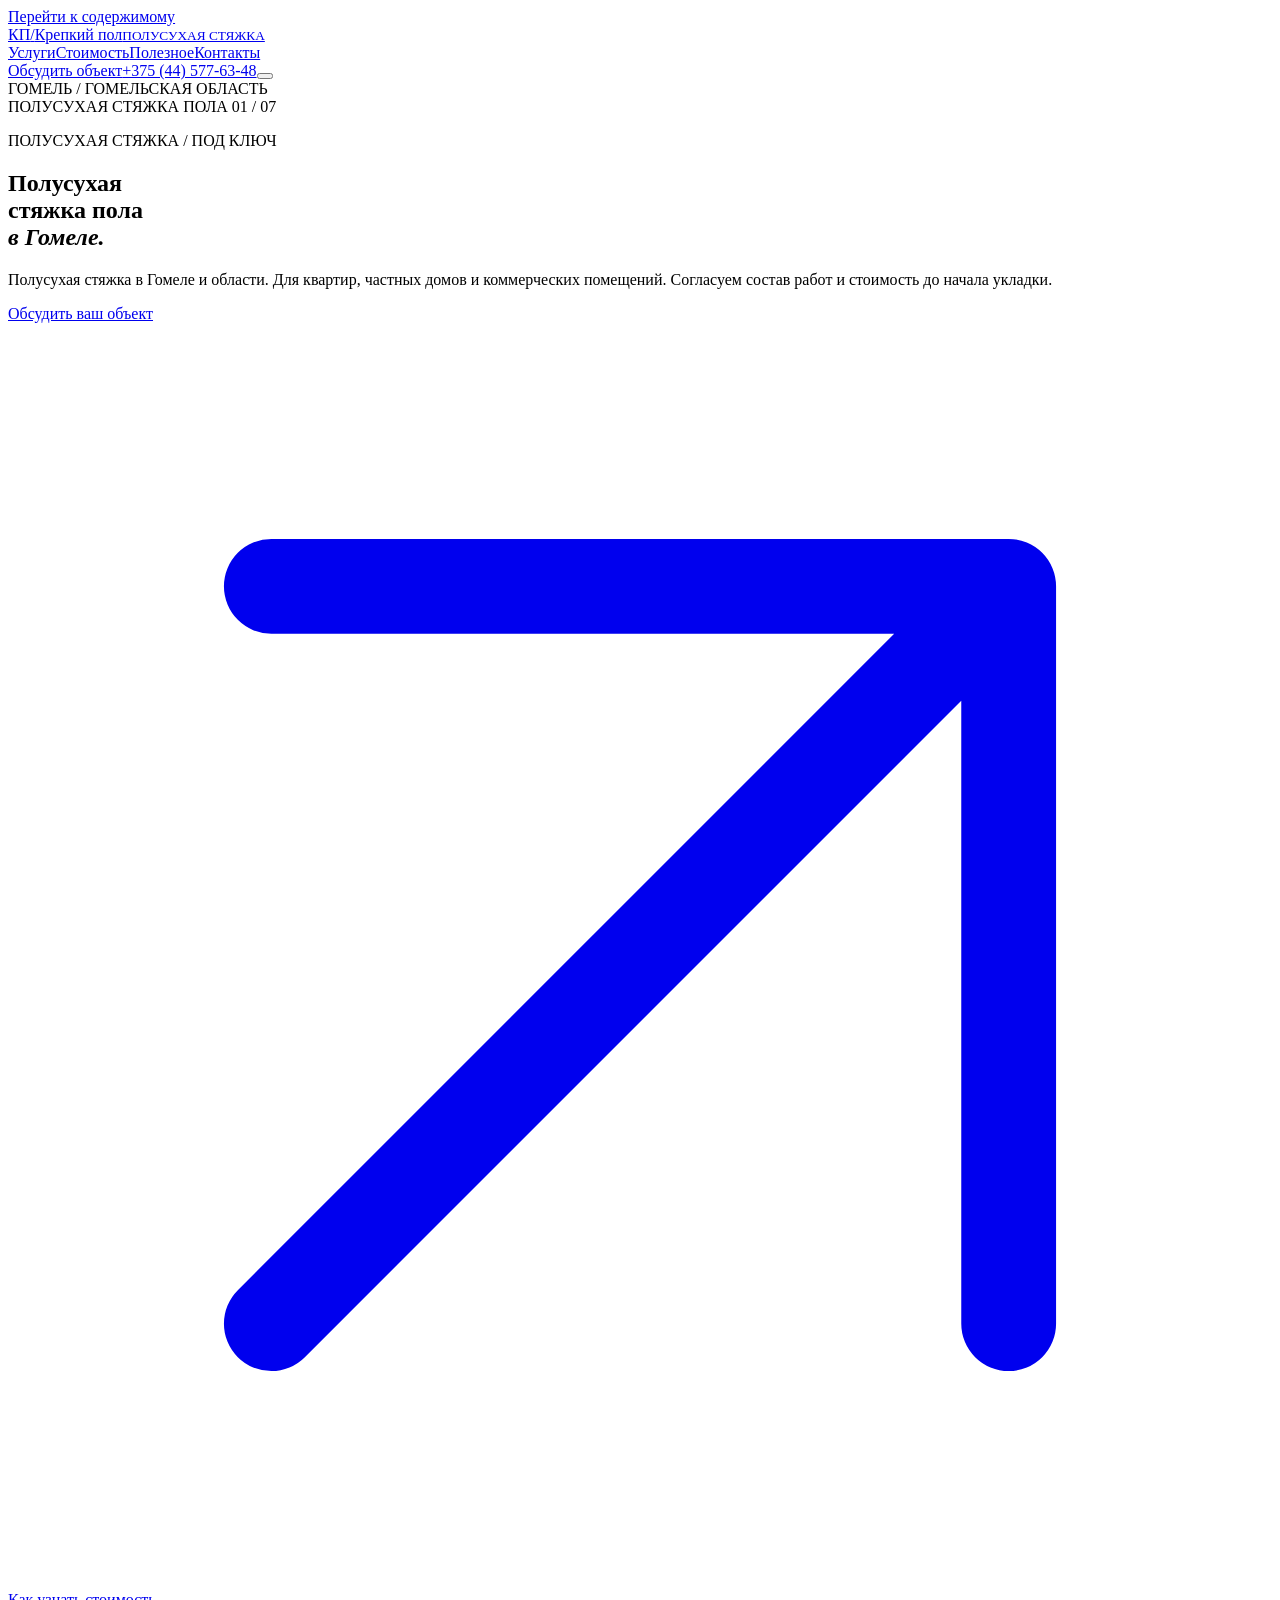
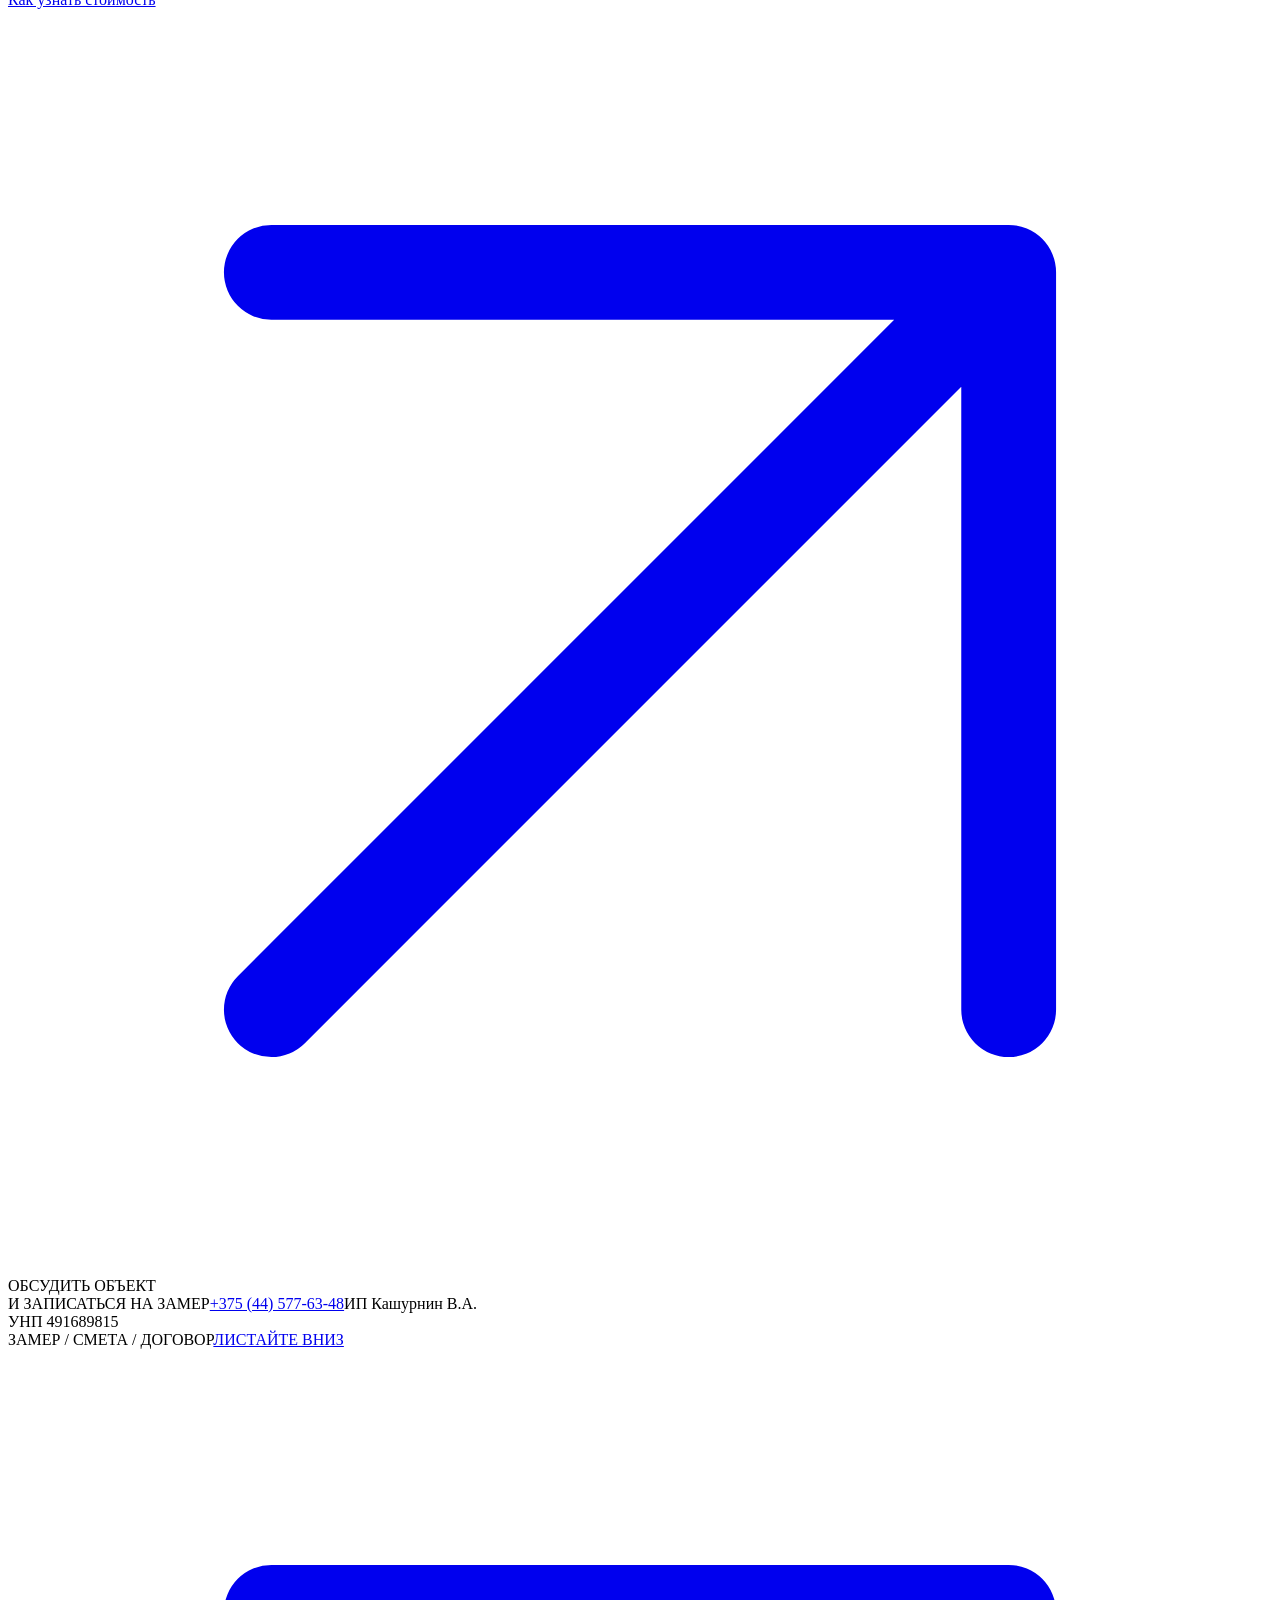
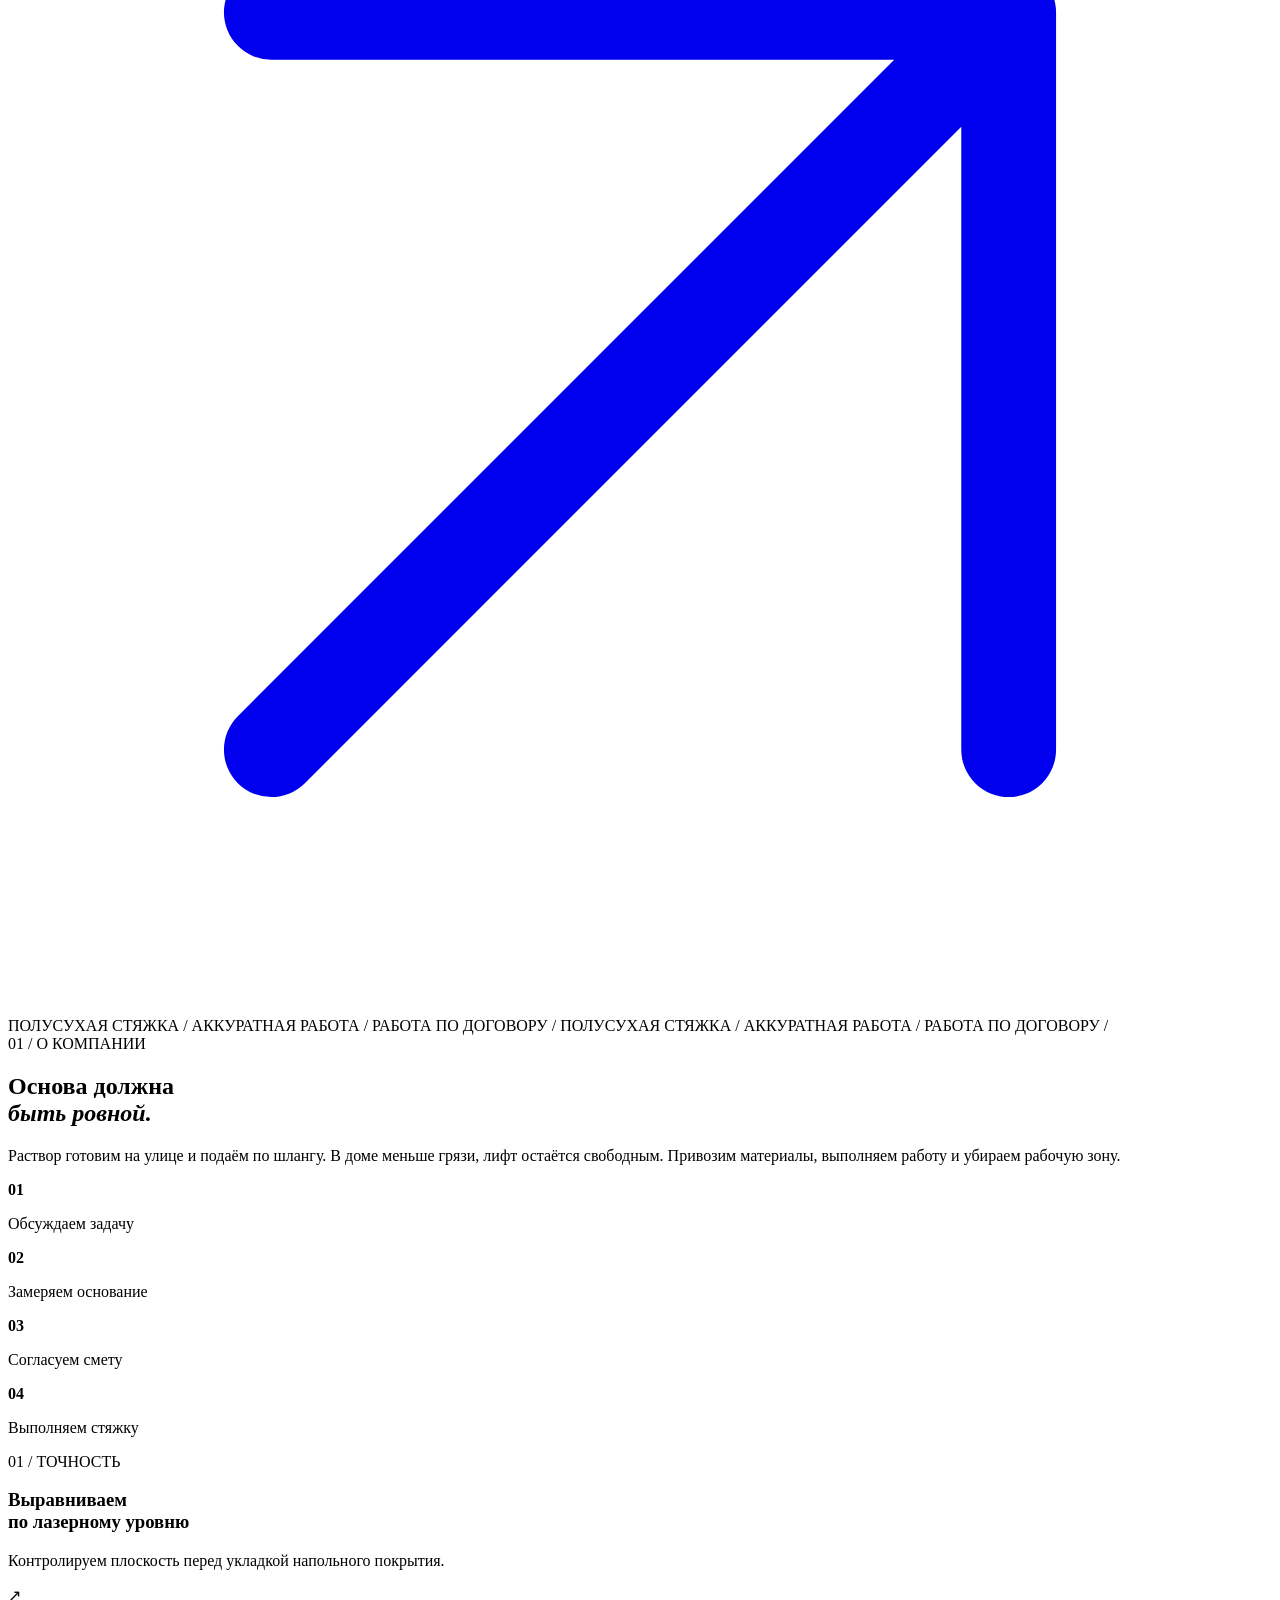
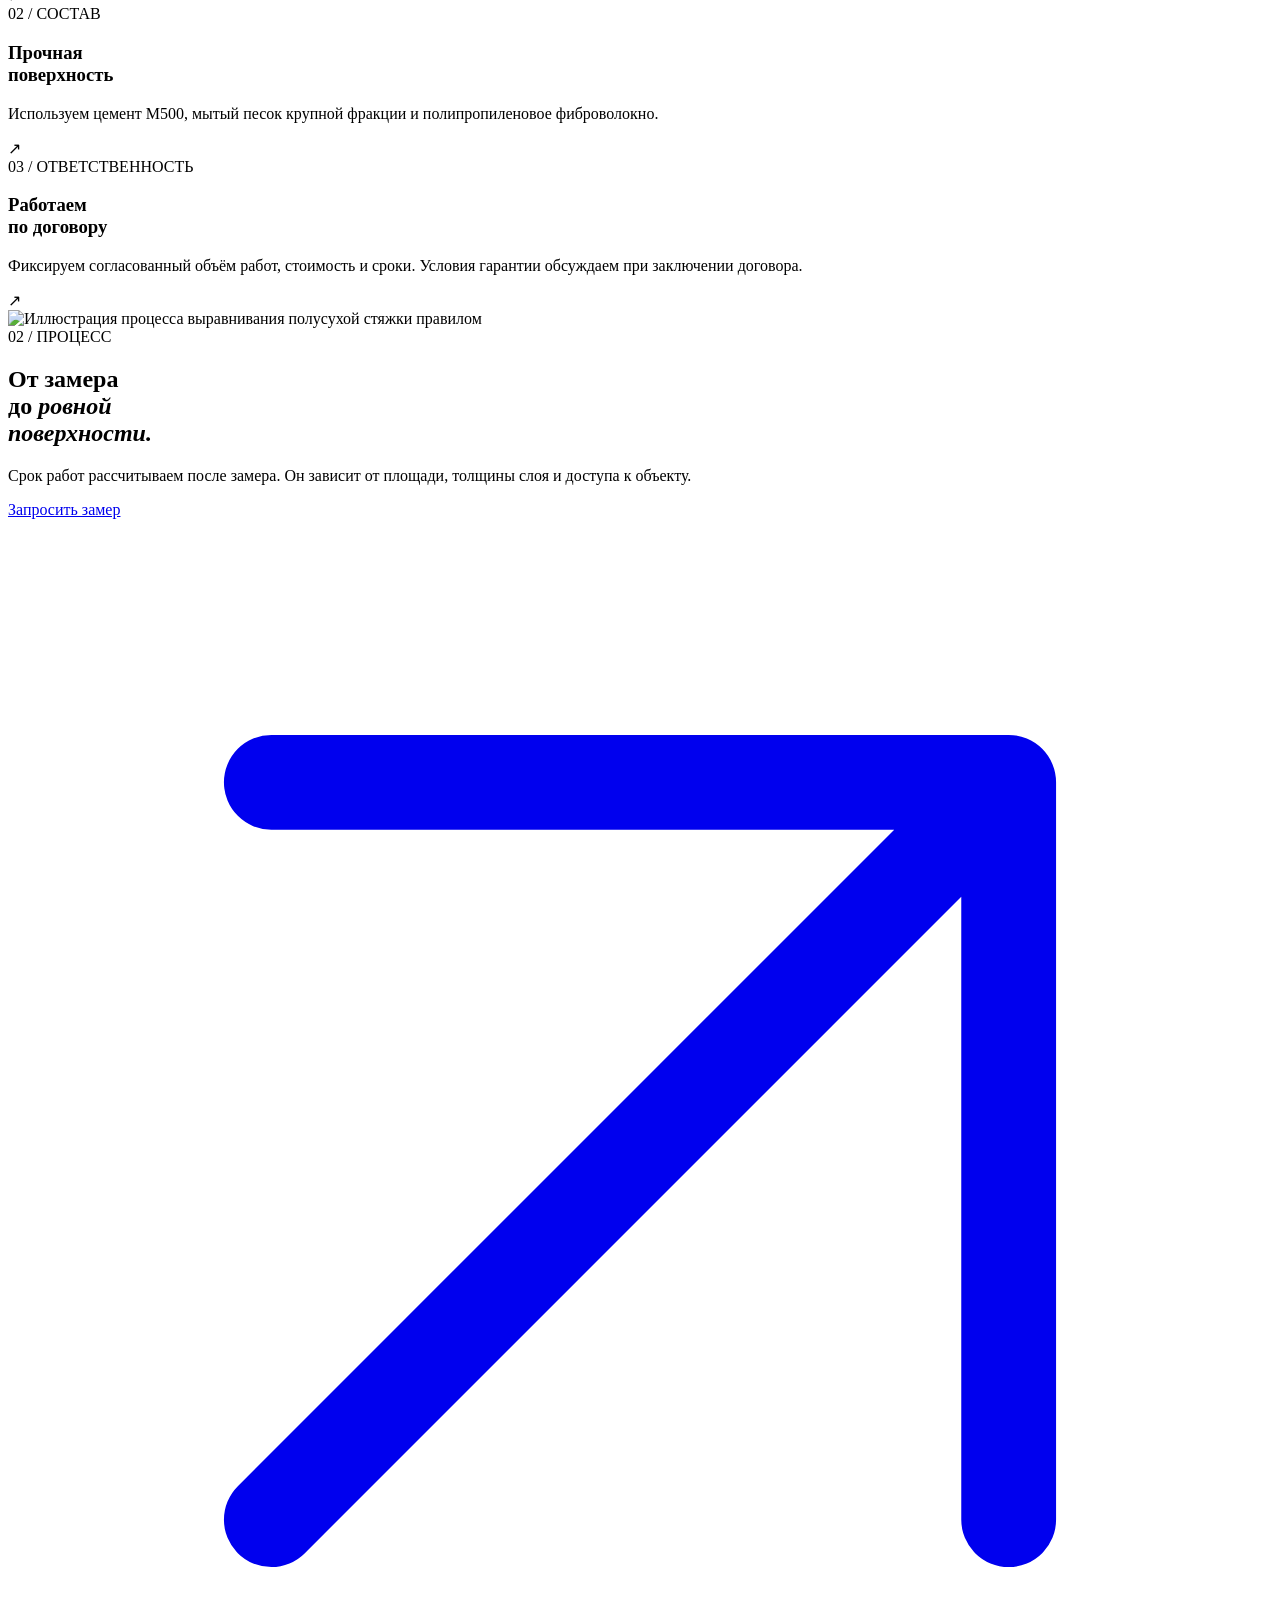
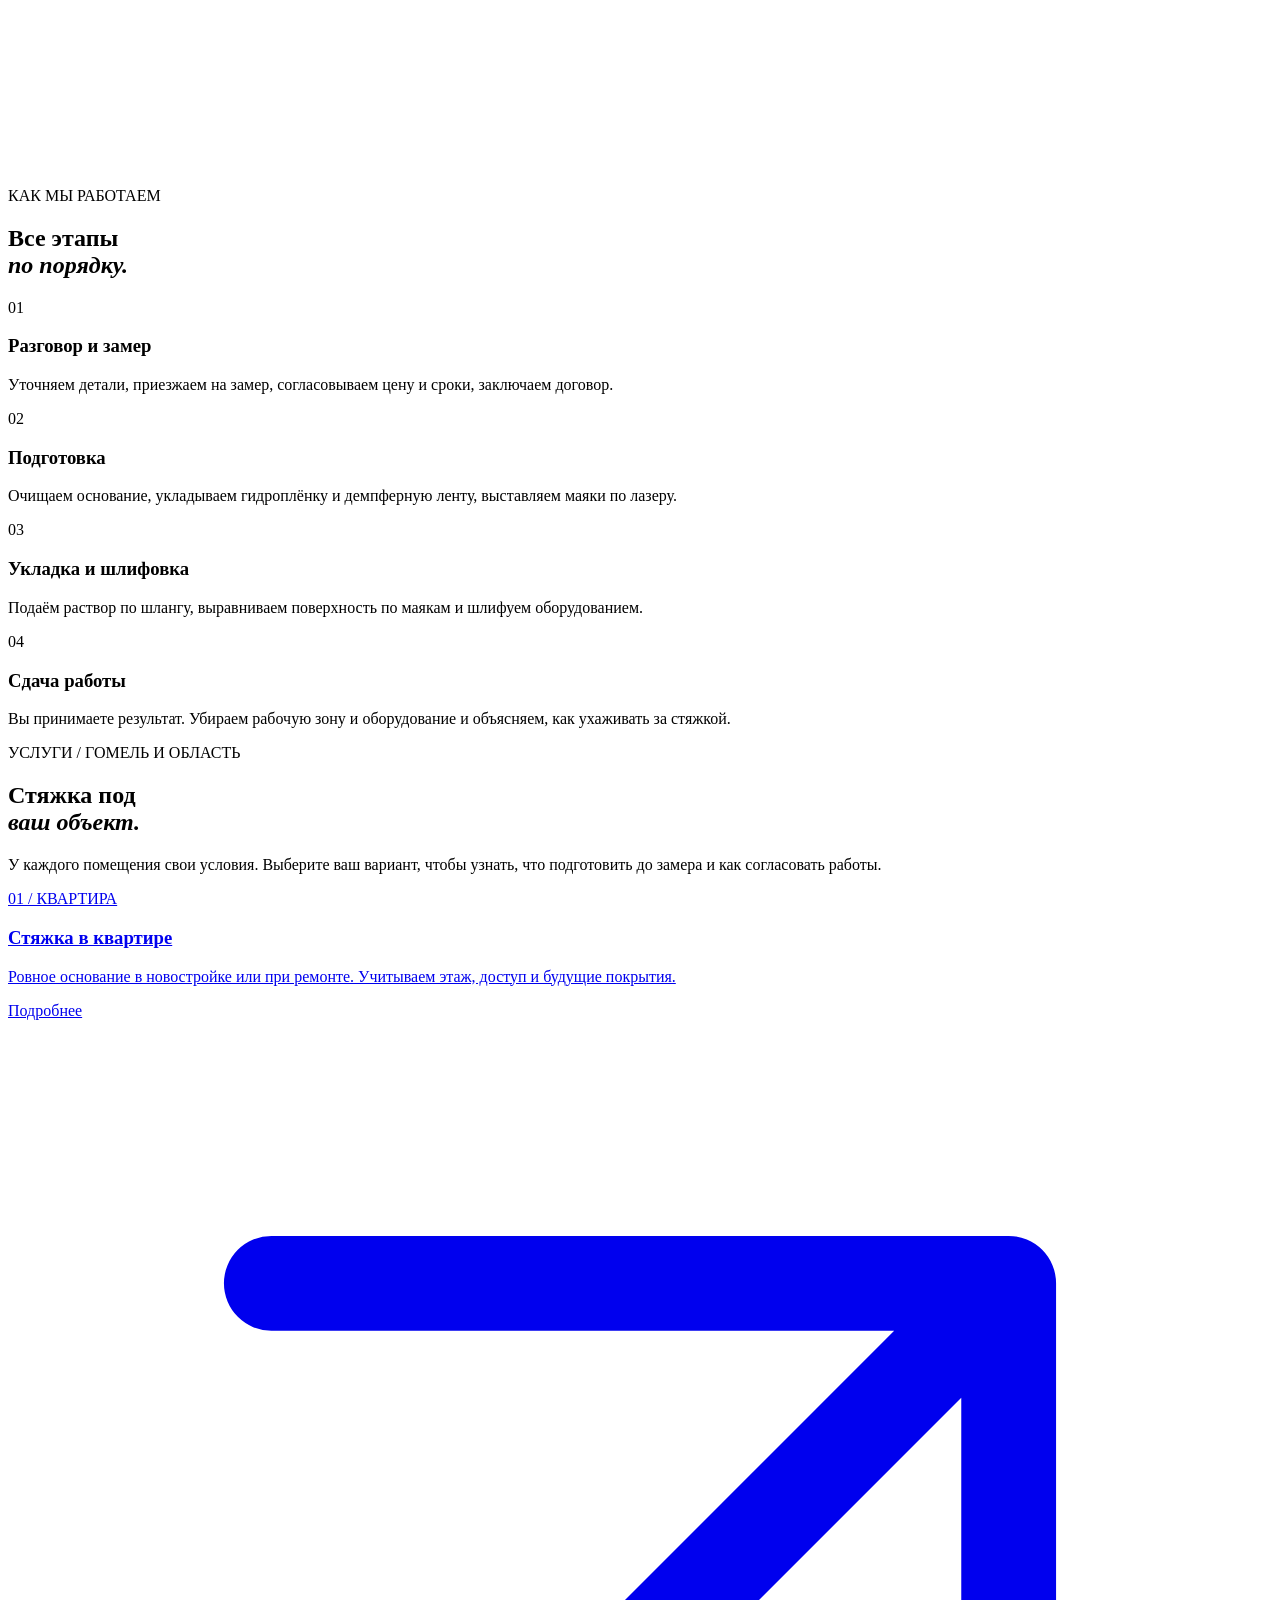
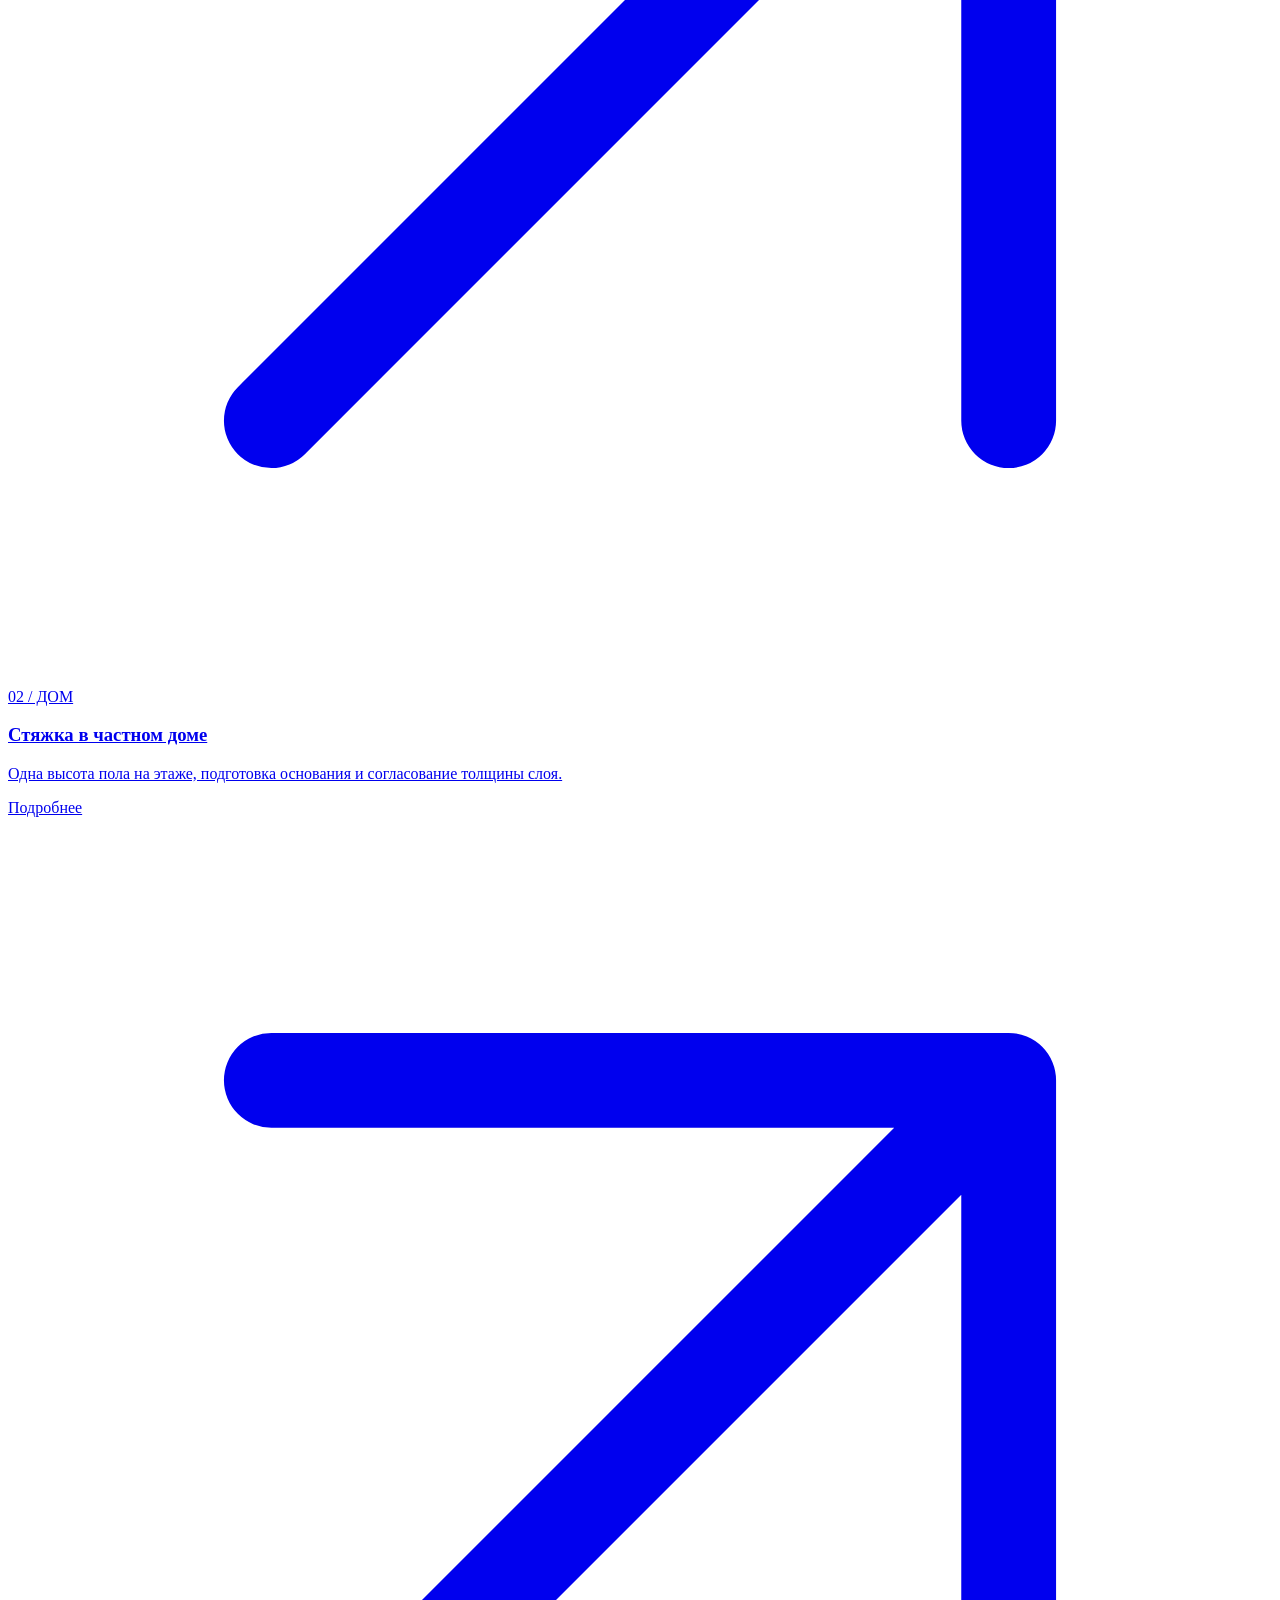
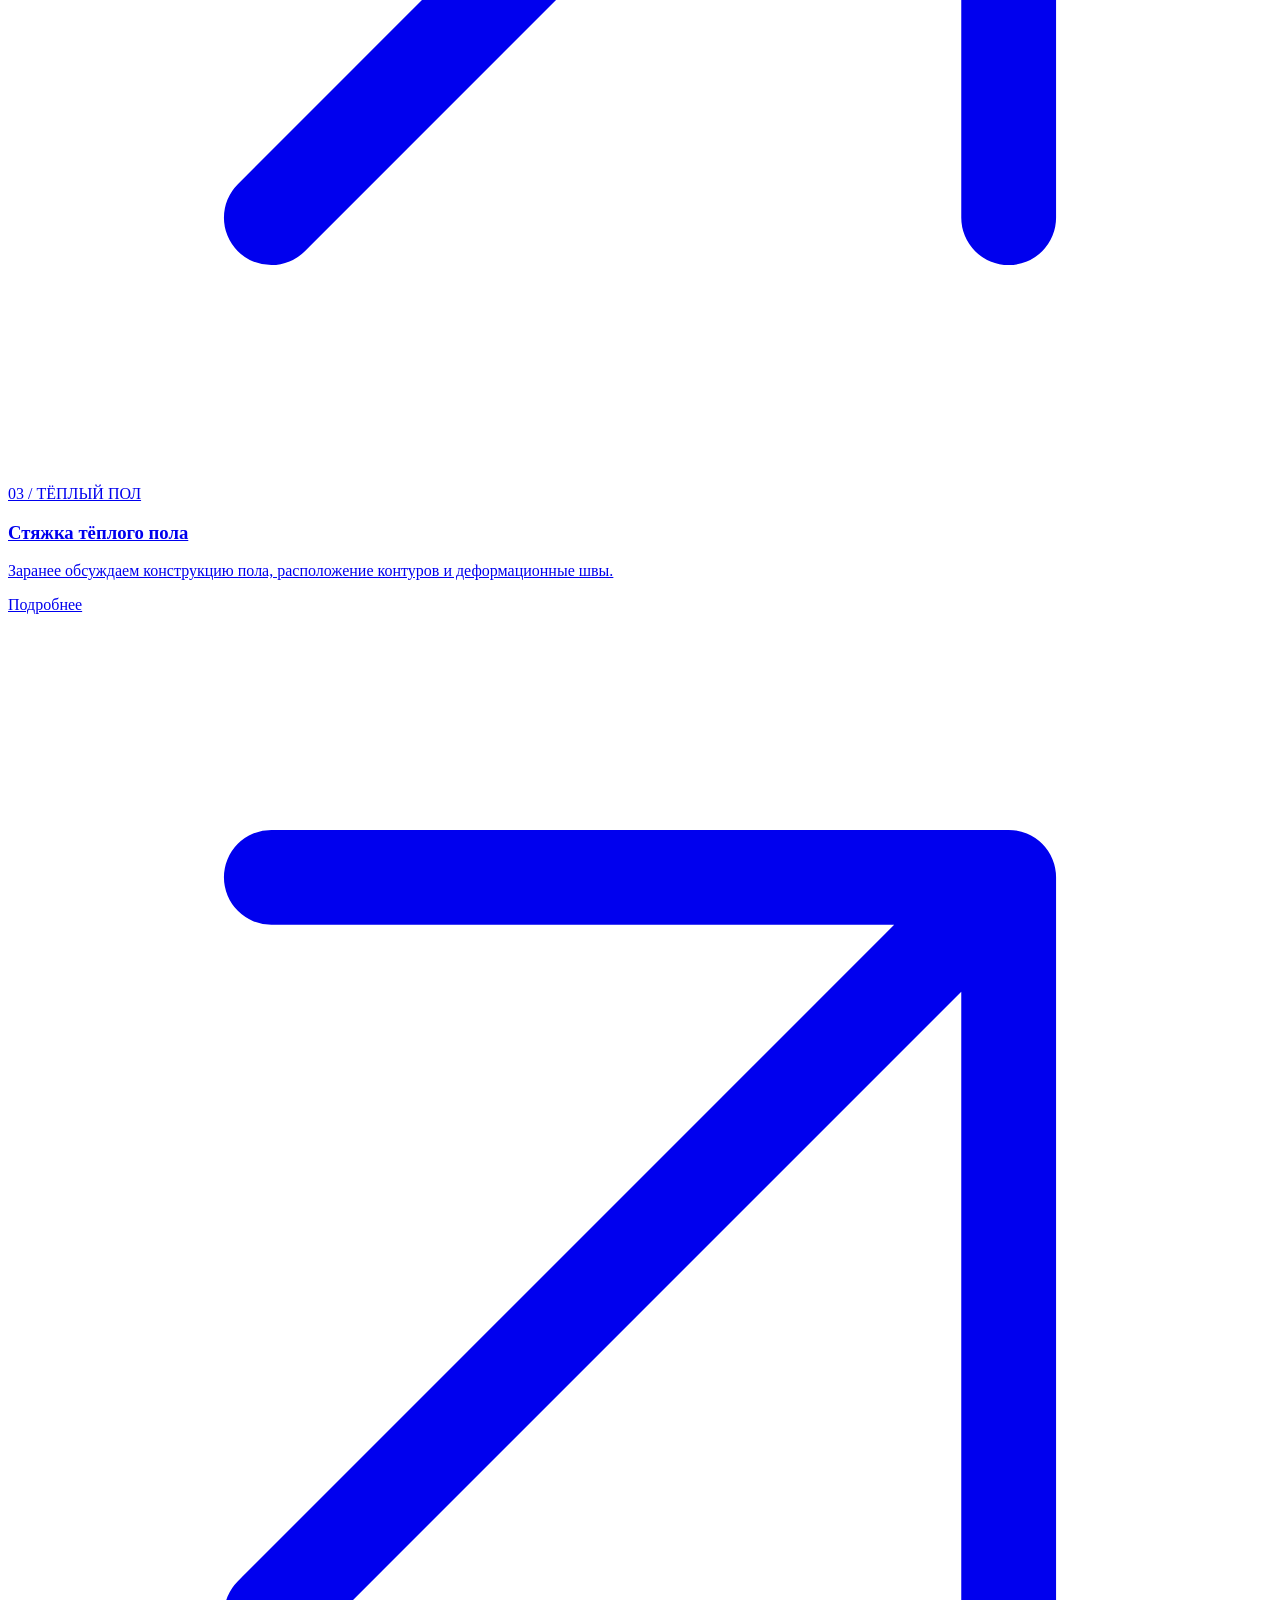
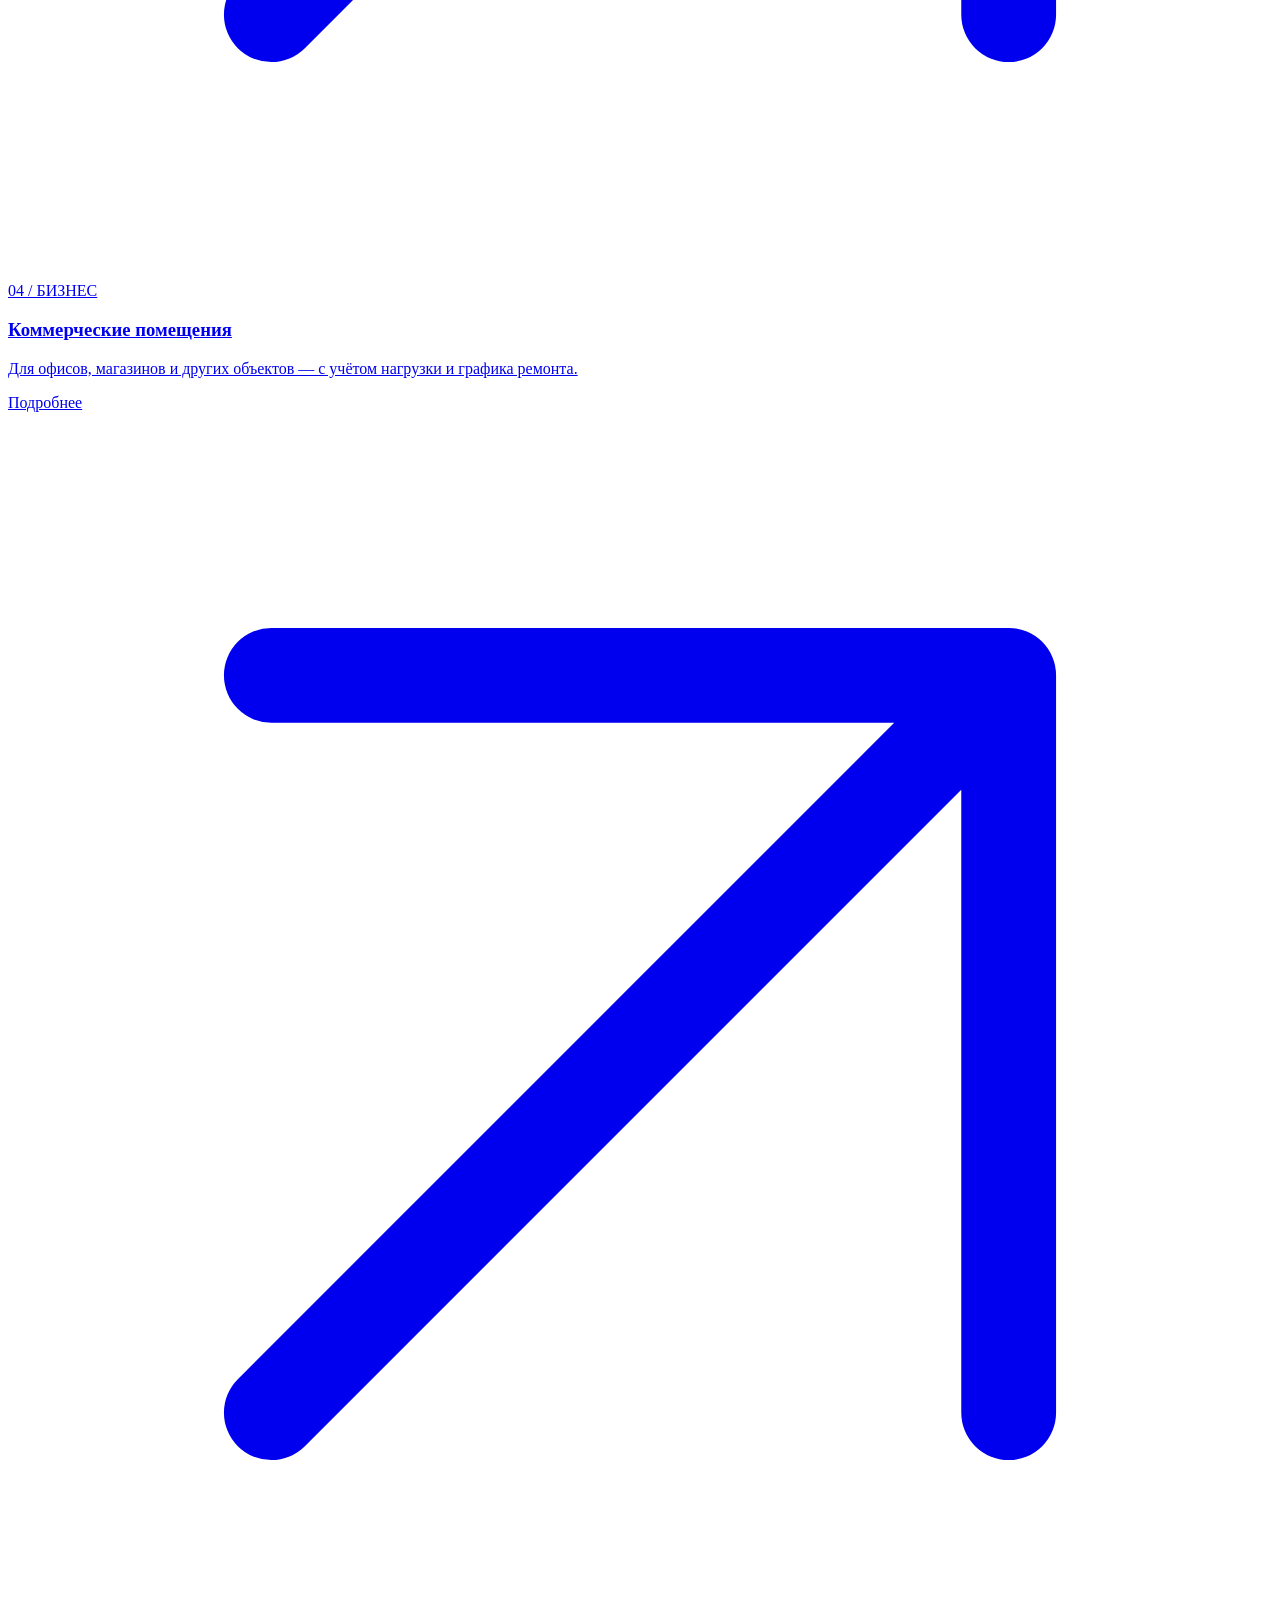
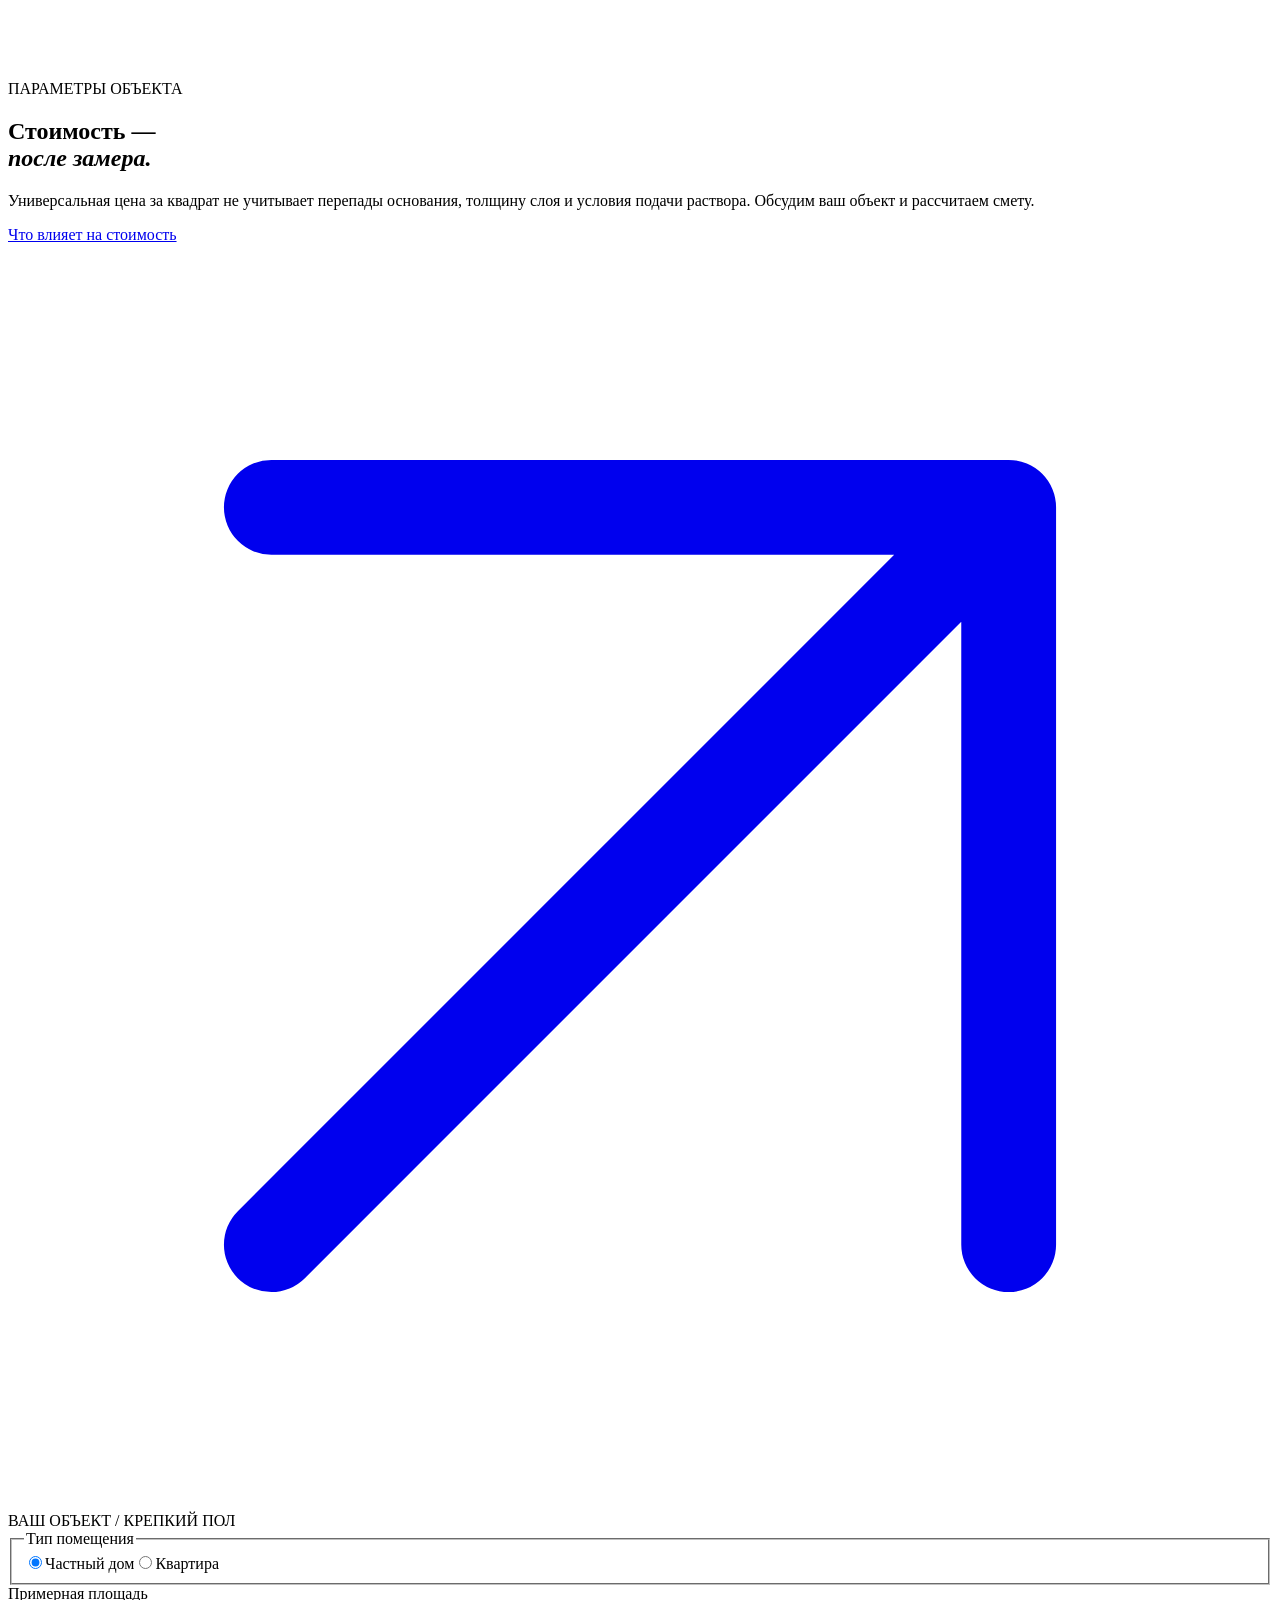
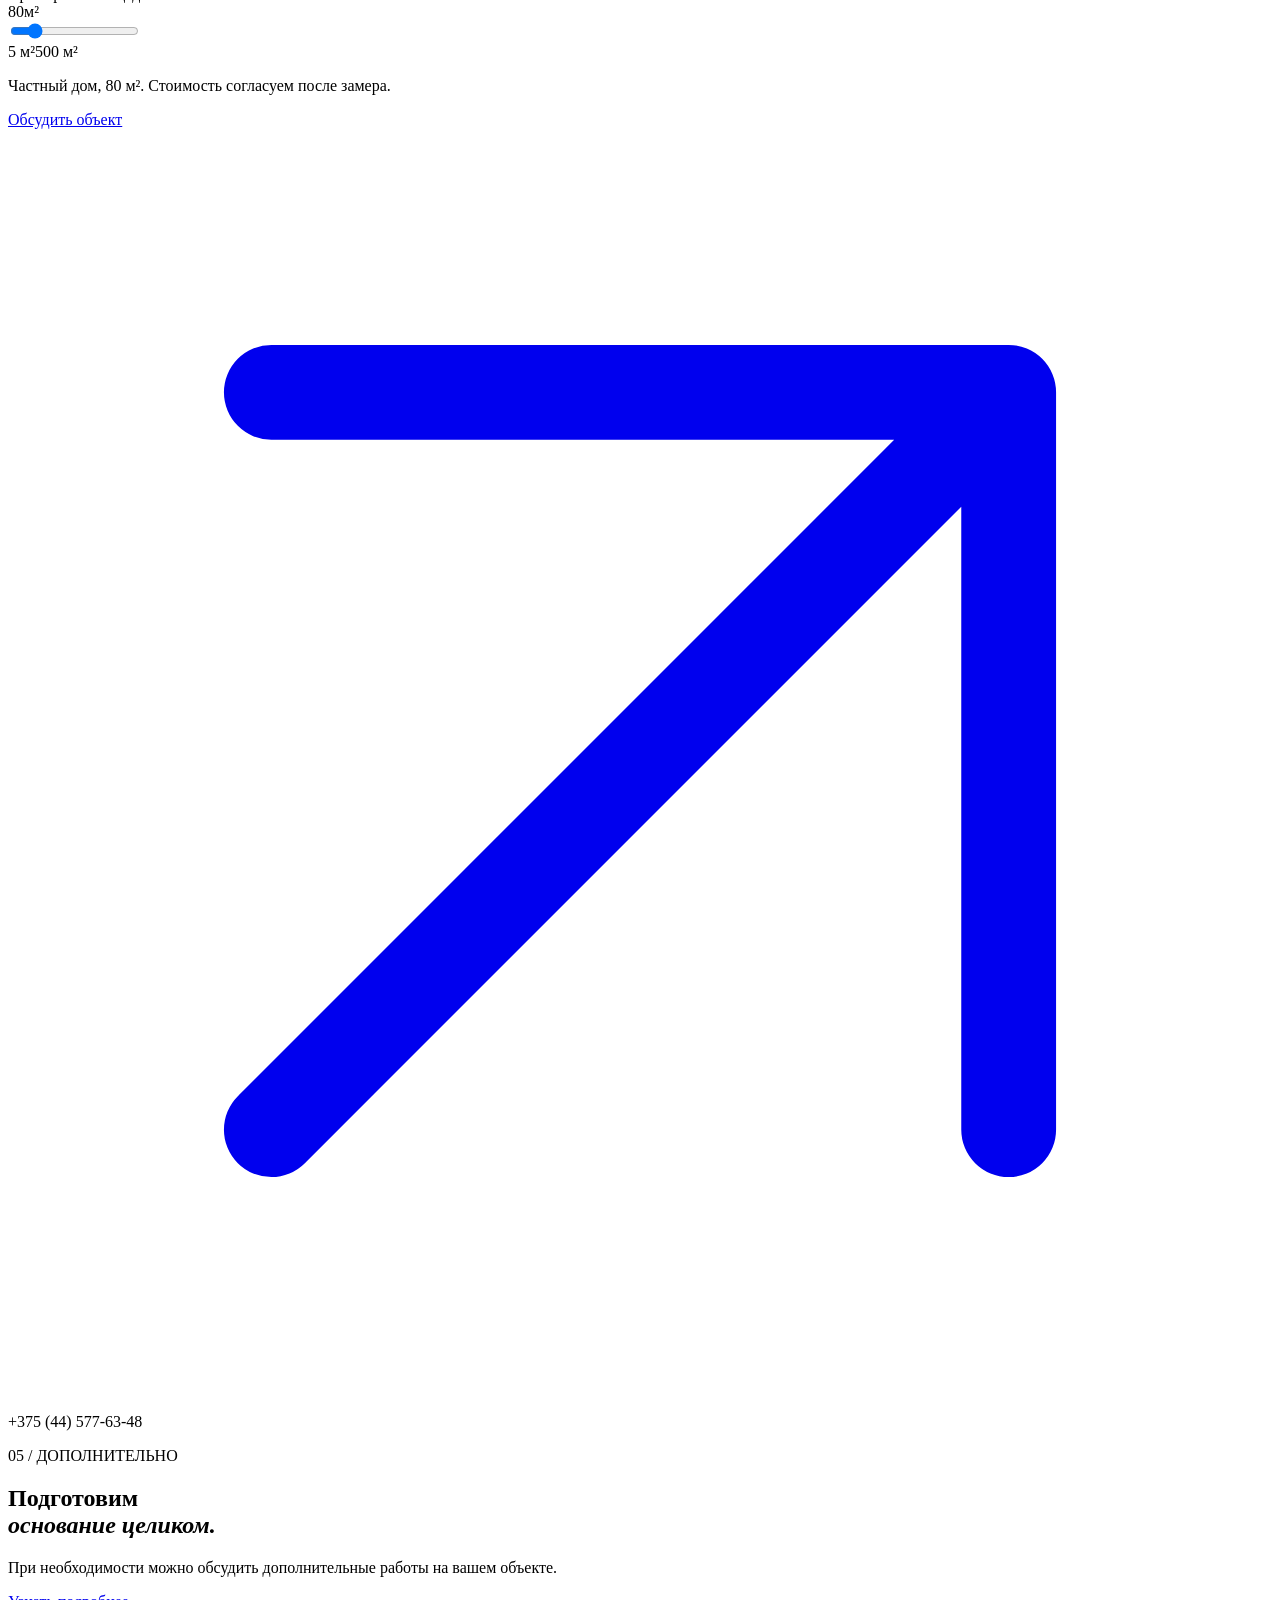
==== commit 3db6a0c4: "Disconnect custom domain and restore GitHub Pages project URLs" ====
--- a/index.html
+++ b/index.html
@@ -1,5 +1,5 @@
 <!doctype html>
-<html lang="ru-BY"><head><meta charset="utf-8"><meta name="viewport" content="width=device-width, initial-scale=1"><meta name="theme-color" content="#0d0e10"><title>Полусухая стяжка пола в Гомеле и области | Крепкий пол</title><meta name="description" content="Полусухая стяжка пола в Гомеле и Гомельской области: квартиры, дома, тёплый пол и коммерческие помещения. Расчёт после замера. +375 (44) 577-63-48."><meta name="robots" content="index, follow, max-image-preview:large"><link rel="canonical" href="https://krepkipol.by/"><meta property="og:type" content="website"><meta property="og:locale" content="ru_BY"><meta property="og:site_name" content="Крепкий пол"><meta property="og:title" content="Полусухая стяжка пола в Гомеле и области | Крепкий пол"><meta property="og:description" content="Полусухая стяжка пола в Гомеле и Гомельской области: квартиры, дома, тёплый пол и коммерческие помещения. Расчёт после замера. +375 (44) 577-63-48."><meta property="og:url" content="https://krepkipol.by/"><meta property="og:image" content="https://krepkipol.by/assets/og-cover.png"><meta property="og:image:width" content="1200"><meta property="og:image:height" content="630"><meta property="og:image:alt" content="Крепкий пол — полусухая стяжка пола в Гомеле"><meta name="twitter:card" content="summary_large_image"><meta name="twitter:title" content="Полусухая стяжка пола в Гомеле и области | Крепкий пол"><meta name="twitter:description" content="Полусухая стяжка пола в Гомеле и Гомельской области: квартиры, дома, тёплый пол и коммерческие помещения. Расчёт после замера. +375 (44) 577-63-48."><meta name="twitter:image" content="https://krepkipol.by/assets/og-cover.png"><link rel="icon" href="/assets/favicon.svg" type="image/svg+xml"><link rel="icon" href="/assets/favicon.png" type="image/png" sizes="48x48"><link rel="apple-touch-icon" href="/assets/apple-touch-icon.png"><link rel="manifest" href="/site.webmanifest"><link rel="preload" href="/assets/fonts/manrope-regular.woff" as="font" type="font/woff" crossorigin><link rel="preload" href="/assets/hero.webp" as="image" fetchpriority="high"><link rel="stylesheet" href="/styles.css"><link rel="stylesheet" href="/revamp.css"><link rel="stylesheet" href="/site.css"><script type="application/ld+json">{"@context": "https://schema.org", "@graph": [{"@type": "Organization", "@id": "https://krepkipol.by/#organization", "name": "Крепкий пол", "alternateName": "Krepkipol.by", "legalName": "ИП Кашурнин В.А.", "taxID": "491689815", "url": "https://krepkipol.by/", "telephone": "+375445776348", "logo": {"@type": "ImageObject", "url": "https://krepkipol.by/assets/logo.png", "width": 512, "height": 512}, "areaServed": [{"@type": "City", "name": "Гомель"}, {"@type": "AdministrativeArea", "name": "Гомельская область"}], "contactPoint": {"@type": "ContactPoint", "telephone": "+375445776348", "contactType": "customer service", "availableLanguage": "ru"}}, {"@type": "WebSite", "@id": "https://krepkipol.by/#website", "url": "https://krepkipol.by/", "name": "Крепкий пол", "alternateName": "Krepkipol.by", "inLanguage": "ru-BY", "publisher": {"@id": "https://krepkipol.by/#organization"}}, {"@type": "WebPage", "@id": "https://krepkipol.by/#webpage", "url": "https://krepkipol.by/", "name": "Полусухая стяжка пола в Гомеле и области | Крепкий пол", "description": "Полусухая стяжка пола в Гомеле и Гомельской области: квартиры, дома, тёплый пол и коммерческие помещения. Расчёт после замера. +375 (44) 577-63-48.", "inLanguage": "ru-BY", "isPartOf": {"@id": "https://krepkipol.by/#website"}, "about": {"@id": "https://krepkipol.by/#organization"}}, {"@type": "FAQPage", "@id": "https://krepkipol.by/#faq", "mainEntity": [{"@type": "Question", "name": "Что входит в стоимость?", "acceptedAnswer": {"@type": "Answer", "text": "Состав работ фиксируем в смете: материалы, доставка, подача раствора, укладка и затирка. Подготовку основания, изоляцию и другие дополнительные работы согласовываем отдельно."}}, {"@type": "Question", "name": "Сколько занимает работа?", "acceptedAnswer": {"@type": "Answer", "text": "Срок зависит от площади, толщины слоя, количества помещений и условий подачи раствора. Конкретный график согласовываем до начала работ."}}, {"@type": "Question", "name": "Где вы работаете?", "acceptedAnswer": {"@type": "Answer", "text": "В Гомеле и Гомельской области. Выполняем стяжку в квартирах, частных домах, офисах и других коммерческих помещениях."}}, {"@type": "Question", "name": "Как узнать стоимость?", "acceptedAnswer": {"@type": "Answer", "text": "Позвоните по номеру +375 (44) 577-63-48 и назовите площадь и расположение объекта. Для точной сметы нужны замер перепадов основания и согласование конструкции пола."}}, {"@type": "Question", "name": "Когда можно укладывать покрытие?", "acceptedAnswer": {"@type": "Answer", "text": "Готовность определяют по остаточной влажности и требованиям производителя выбранного покрытия. Дата укладки сама по себе не подтверждает, что основание высохло."}}, {"@type": "Question", "name": "Подходит ли стяжка для тёплого пола?", "acceptedAnswer": {"@type": "Answer", "text": "Да, если конструкция основания, толщина слоя и швы согласованы с системой отопления. Первый прогрев выполняют по инструкции производителя системы после набора необходимой прочности."}}, {"@type": "Question", "name": "Что подготовить до приезда бригады?", "acceptedAnswer": {"@type": "Answer", "text": "Освободите помещение, согласуйте доступ, место для оборудования и материалов, воду и электропитание. Точные требования обсудим с учётом объекта."}}, {"@type": "Question", "name": "Как принимают готовую стяжку?", "acceptedAnswer": {"@type": "Answer", "text": "Проверяют согласованные отметки, плоскость и состояние поверхности. После сдачи уточняют правила ухода и условия подготовки к финишному покрытию."}}]}]}</script></head><body><div class="scroll-progress" aria-hidden="true"></div><a class="skip" href="#main">Перейти к содержимому</a><header class="header" id="top"><a class="brand" href="/" aria-label="Крепкий пол — главная"><span class="brand-mark">КП<span>/</span></span><span class="brand-name">Крепкий пол<small>ПОЛУСУХАЯ СТЯЖКА</small></span></a><nav class="nav" id="navigation" aria-label="Основная навигация"><a href="/#solutions">Услуги</a><a href="/ceny/">Стоимость</a><a href="/polezno/">Полезное</a><a href="/kontakty/">Контакты</a></nav><a class="header-phone" href="tel:+375445776348"><span class="phone-label">Обсудить объект</span>+375 (44) 577-63-48</a><button class="menu-toggle" aria-label="Открыть меню" aria-controls="navigation" aria-expanded="false"><span></span><span></span></button></header><main id="main">
+<html lang="ru-BY"><head><meta charset="utf-8"><meta name="viewport" content="width=device-width, initial-scale=1"><meta name="theme-color" content="#0d0e10"><title>Полусухая стяжка пола в Гомеле и области | Крепкий пол</title><meta name="description" content="Полусухая стяжка пола в Гомеле и Гомельской области: квартиры, дома, тёплый пол и коммерческие помещения. Расчёт после замера. +375 (44) 577-63-48."><meta name="robots" content="index, follow, max-image-preview:large"><link rel="canonical" href="https://yaroslavkiri4ykknifhit-max.github.io/crispy-fortnight/"><meta property="og:type" content="website"><meta property="og:locale" content="ru_BY"><meta property="og:site_name" content="Крепкий пол"><meta property="og:title" content="Полусухая стяжка пола в Гомеле и области | Крепкий пол"><meta property="og:description" content="Полусухая стяжка пола в Гомеле и Гомельской области: квартиры, дома, тёплый пол и коммерческие помещения. Расчёт после замера. +375 (44) 577-63-48."><meta property="og:url" content="https://yaroslavkiri4ykknifhit-max.github.io/crispy-fortnight/"><meta property="og:image" content="https://yaroslavkiri4ykknifhit-max.github.io/crispy-fortnight/assets/og-cover.png"><meta property="og:image:width" content="1200"><meta property="og:image:height" content="630"><meta property="og:image:alt" content="Крепкий пол — полусухая стяжка пола в Гомеле"><meta name="twitter:card" content="summary_large_image"><meta name="twitter:title" content="Полусухая стяжка пола в Гомеле и области | Крепкий пол"><meta name="twitter:description" content="Полусухая стяжка пола в Гомеле и Гомельской области: квартиры, дома, тёплый пол и коммерческие помещения. Расчёт после замера. +375 (44) 577-63-48."><meta name="twitter:image" content="https://yaroslavkiri4ykknifhit-max.github.io/crispy-fortnight/assets/og-cover.png"><link rel="icon" href="/crispy-fortnight/assets/favicon.svg" type="image/svg+xml"><link rel="icon" href="/crispy-fortnight/assets/favicon.png" type="image/png" sizes="48x48"><link rel="apple-touch-icon" href="/crispy-fortnight/assets/apple-touch-icon.png"><link rel="manifest" href="/crispy-fortnight/site.webmanifest"><link rel="preload" href="/crispy-fortnight/assets/fonts/manrope-regular.woff" as="font" type="font/woff" crossorigin><link rel="preload" href="/crispy-fortnight/assets/hero.webp" as="image" fetchpriority="high"><link rel="stylesheet" href="/crispy-fortnight/styles.css"><link rel="stylesheet" href="/crispy-fortnight/revamp.css"><link rel="stylesheet" href="/crispy-fortnight/site.css"><script type="application/ld+json">{"@context": "https://schema.org", "@graph": [{"@type": "Organization", "@id": "https://yaroslavkiri4ykknifhit-max.github.io/crispy-fortnight/#organization", "name": "Крепкий пол", "alternateName": "Krepkipol.by", "legalName": "ИП Кашурнин В.А.", "taxID": "491689815", "url": "https://yaroslavkiri4ykknifhit-max.github.io/crispy-fortnight/", "telephone": "+375445776348", "logo": {"@type": "ImageObject", "url": "https://yaroslavkiri4ykknifhit-max.github.io/crispy-fortnight/assets/logo.png", "width": 512, "height": 512}, "areaServed": [{"@type": "City", "name": "Гомель"}, {"@type": "AdministrativeArea", "name": "Гомельская область"}], "contactPoint": {"@type": "ContactPoint", "telephone": "+375445776348", "contactType": "customer service", "availableLanguage": "ru"}}, {"@type": "WebSite", "@id": "https://yaroslavkiri4ykknifhit-max.github.io/crispy-fortnight/#website", "url": "https://yaroslavkiri4ykknifhit-max.github.io/crispy-fortnight/", "name": "Крепкий пол", "alternateName": "Krepkipol.by", "inLanguage": "ru-BY", "publisher": {"@id": "https://yaroslavkiri4ykknifhit-max.github.io/crispy-fortnight/#organization"}}, {"@type": "WebPage", "@id": "https://yaroslavkiri4ykknifhit-max.github.io/crispy-fortnight/#webpage", "url": "https://yaroslavkiri4ykknifhit-max.github.io/crispy-fortnight/", "name": "Полусухая стяжка пола в Гомеле и области | Крепкий пол", "description": "Полусухая стяжка пола в Гомеле и Гомельской области: квартиры, дома, тёплый пол и коммерческие помещения. Расчёт после замера. +375 (44) 577-63-48.", "inLanguage": "ru-BY", "isPartOf": {"@id": "https://yaroslavkiri4ykknifhit-max.github.io/crispy-fortnight/#website"}, "about": {"@id": "https://yaroslavkiri4ykknifhit-max.github.io/crispy-fortnight/#organization"}}, {"@type": "FAQPage", "@id": "https://yaroslavkiri4ykknifhit-max.github.io/crispy-fortnight/#faq", "mainEntity": [{"@type": "Question", "name": "Что входит в стоимость?", "acceptedAnswer": {"@type": "Answer", "text": "Состав работ фиксируем в смете: материалы, доставка, подача раствора, укладка и затирка. Подготовку основания, изоляцию и другие дополнительные работы согласовываем отдельно."}}, {"@type": "Question", "name": "Сколько занимает работа?", "acceptedAnswer": {"@type": "Answer", "text": "Срок зависит от площади, толщины слоя, количества помещений и условий подачи раствора. Конкретный график согласовываем до начала работ."}}, {"@type": "Question", "name": "Где вы работаете?", "acceptedAnswer": {"@type": "Answer", "text": "В Гомеле и Гомельской области. Выполняем стяжку в квартирах, частных домах, офисах и других коммерческих помещениях."}}, {"@type": "Question", "name": "Как узнать стоимость?", "acceptedAnswer": {"@type": "Answer", "text": "Позвоните по номеру +375 (44) 577-63-48 и назовите площадь и расположение объекта. Для точной сметы нужны замер перепадов основания и согласование конструкции пола."}}, {"@type": "Question", "name": "Когда можно укладывать покрытие?", "acceptedAnswer": {"@type": "Answer", "text": "Готовность определяют по остаточной влажности и требованиям производителя выбранного покрытия. Дата укладки сама по себе не подтверждает, что основание высохло."}}, {"@type": "Question", "name": "Подходит ли стяжка для тёплого пола?", "acceptedAnswer": {"@type": "Answer", "text": "Да, если конструкция основания, толщина слоя и швы согласованы с системой отопления. Первый прогрев выполняют по инструкции производителя системы после набора необходимой прочности."}}, {"@type": "Question", "name": "Что подготовить до приезда бригады?", "acceptedAnswer": {"@type": "Answer", "text": "Освободите помещение, согласуйте доступ, место для оборудования и материалов, воду и электропитание. Точные требования обсудим с учётом объекта."}}, {"@type": "Question", "name": "Как принимают готовую стяжку?", "acceptedAnswer": {"@type": "Answer", "text": "Проверяют согласованные отметки, плоскость и состояние поверхности. После сдачи уточняют правила ухода и условия подготовки к финишному покрытию."}}]}]}</script></head><body><div class="scroll-progress" aria-hidden="true"></div><a class="skip" href="#main">Перейти к содержимому</a><header class="header" id="top"><a class="brand" href="/crispy-fortnight/" aria-label="Крепкий пол — главная"><span class="brand-mark">КП<span>/</span></span><span class="brand-name">Крепкий пол<small>ПОЛУСУХАЯ СТЯЖКА</small></span></a><nav class="nav" id="navigation" aria-label="Основная навигация"><a href="/crispy-fortnight/#solutions">Услуги</a><a href="/crispy-fortnight/ceny/">Стоимость</a><a href="/crispy-fortnight/polezno/">Полезное</a><a href="/crispy-fortnight/kontakty/">Контакты</a></nav><a class="header-phone" href="tel:+375445776348"><span class="phone-label">Обсудить объект</span>+375 (44) 577-63-48</a><button class="menu-toggle" aria-label="Открыть меню" aria-controls="navigation" aria-expanded="false"><span></span><span></span></button></header><main id="main">
     <section class="hero" aria-labelledby="hero-title">
       <div class="hero-image" aria-hidden="true"></div>
       <div class="hero-top eyebrow"><span class="live-line"></span> ГОМЕЛЬ / ГОМЕЛЬСКАЯ ОБЛАСТЬ</div>
@@ -9,7 +9,7 @@
           <p class="eyebrow hero-kicker">ПОЛУСУХАЯ СТЯЖКА / ПОД КЛЮЧ</p>
           <h1 id="hero-title">Полусухая<br>стяжка пола<br><em>в Гомеле.</em></h1>
           <p class="hero-lead">Полусухая стяжка в Гомеле и области. Для квартир, частных домов и коммерческих помещений. Согласуем состав работ и стоимость до начала укладки.</p>
-          <div class="hero-actions"><a class="button button-primary" href="tel:+375445776348">Обсудить ваш объект <svg viewBox="0 0 24 24" fill="none" aria-hidden="true" focusable="false"><path d="M5 19 19 5M5 5h14v14" stroke="currentColor" stroke-width="1.8" stroke-linecap="round" stroke-linejoin="round"/></svg></a><a class="text-link" href="/ceny/">Как узнать стоимость <svg viewBox="0 0 24 24" fill="none" aria-hidden="true" focusable="false"><path d="M5 19 19 5M5 5h14v14" stroke="currentColor" stroke-width="1.8" stroke-linecap="round" stroke-linejoin="round"/></svg></a></div>
+          <div class="hero-actions"><a class="button button-primary" href="tel:+375445776348">Обсудить ваш объект <svg viewBox="0 0 24 24" fill="none" aria-hidden="true" focusable="false"><path d="M5 19 19 5M5 5h14v14" stroke="currentColor" stroke-width="1.8" stroke-linecap="round" stroke-linejoin="round"/></svg></a><a class="text-link" href="/crispy-fortnight/ceny/">Как узнать стоимость <svg viewBox="0 0 24 24" fill="none" aria-hidden="true" focusable="false"><path d="M5 19 19 5M5 5h14v14" stroke="currentColor" stroke-width="1.8" stroke-linecap="round" stroke-linejoin="round"/></svg></a></div>
         </div>
         <div class="hero-stat glass"><span class="hero-stat-label">ОБСУДИТЬ ОБЪЕКТ<br>И ЗАПИСАТЬСЯ НА ЗАМЕР</span><a class="hero-stat-phone" href="tel:+375445776348">+375 (44) 577-63-48</a><span>ИП Кашурнин В.А.<br>УНП 491689815</span></div>
       </div>
@@ -28,7 +28,7 @@
     </section>
 
     <section class="feature section" id="process">
-      <div class="feature-image"><img src="/assets/process.webp" loading="lazy" alt="Иллюстрация процесса выравнивания полусухой стяжки правилом" width="1448" height="1086" decoding="async"></div>
+      <div class="feature-image"><img src="/crispy-fortnight/assets/process.webp" loading="lazy" alt="Иллюстрация процесса выравнивания полусухой стяжки правилом" width="1448" height="1086" decoding="async"></div>
       <div class="feature-content"><div class="section-label"><span class="number">02 /</span> ПРОЦЕСС</div><h2>От замера<br>до <em>ровной<br>поверхности.</em></h2><p>Срок работ рассчитываем после замера. Он зависит от площади, толщины слоя и доступа к объекту.</p><a class="text-link" href="tel:+375445776348">Запросить замер <svg viewBox="0 0 24 24" fill="none" aria-hidden="true" focusable="false"><path d="M5 19 19 5M5 5h14v14" stroke="currentColor" stroke-width="1.8" stroke-linecap="round" stroke-linejoin="round"/></svg></a></div>
     </section>
 
@@ -40,9 +40,9 @@
     </div></section>
 
 
-<section class="section wrap" id="solutions"><div class="section-label">УСЛУГИ / ГОМЕЛЬ И ОБЛАСТЬ</div><h2>Стяжка под<br><em>ваш объект.</em></h2><p class="section-intro">У каждого помещения свои условия. Выберите ваш вариант, чтобы узнать, что подготовить до замера и как согласовать работы.</p><div class="service-grid"><a class="service-card glass" href="/styazhka-v-kvartire/"><span class="eyebrow">01 / КВАРТИРА</span><h3>Стяжка в квартире</h3><p>Ровное основание в новостройке или при ремонте. Учитываем этаж, доступ и будущие покрытия.</p><span class="card-link">Подробнее <svg viewbox="0 0 24 24" fill="none" aria-hidden="true" focusable="false"><path d="M5 19 19 5M5 5h14v14" stroke="currentColor" stroke-width="1.8" stroke-linecap="round" stroke-linejoin="round"></path></svg></span></a><a class="service-card glass" href="/styazhka-v-dome/"><span class="eyebrow">02 / ДОМ</span><h3>Стяжка в частном доме</h3><p>Одна высота пола на этаже, подготовка основания и согласование толщины слоя.</p><span class="card-link">Подробнее <svg viewbox="0 0 24 24" fill="none" aria-hidden="true" focusable="false"><path d="M5 19 19 5M5 5h14v14" stroke="currentColor" stroke-width="1.8" stroke-linecap="round" stroke-linejoin="round"></path></svg></span></a><a class="service-card glass" href="/styazhka-teplogo-pola/"><span class="eyebrow">03 / ТЁПЛЫЙ ПОЛ</span><h3>Стяжка тёплого пола</h3><p>Заранее обсуждаем конструкцию пола, расположение контуров и деформационные швы.</p><span class="card-link">Подробнее <svg viewbox="0 0 24 24" fill="none" aria-hidden="true" focusable="false"><path d="M5 19 19 5M5 5h14v14" stroke="currentColor" stroke-width="1.8" stroke-linecap="round" stroke-linejoin="round"></path></svg></span></a><a class="service-card glass" href="/styazhka-kommercheskih-pomeshcheniy/"><span class="eyebrow">04 / БИЗНЕС</span><h3>Коммерческие помещения</h3><p>Для офисов, магазинов и других объектов — с учётом нагрузки и графика ремонта.</p><span class="card-link">Подробнее <svg viewbox="0 0 24 24" fill="none" aria-hidden="true" focusable="false"><path d="M5 19 19 5M5 5h14v14" stroke="currentColor" stroke-width="1.8" stroke-linecap="round" stroke-linejoin="round"></path></svg></span></a></div></section><section class="estimate section" id="estimate"><div class="wrap estimate-wrap"><div class="estimate-copy"><div class="section-label">ПАРАМЕТРЫ ОБЪЕКТА</div><h2>Стоимость —<br><em>после замера.</em></h2><p>Универсальная цена за квадрат не учитывает перепады основания, толщину слоя и условия подачи раствора. Обсудим ваш объект и рассчитаем смету.</p><a class="text-link" href="/ceny/">Что влияет на стоимость <svg viewbox="0 0 24 24" fill="none" aria-hidden="true" focusable="false"><path d="M5 19 19 5M5 5h14v14" stroke="currentColor" stroke-width="1.8" stroke-linecap="round" stroke-linejoin="round"></path></svg></a></div><div class="estimate-panel glass"><div class="estimate-panel-top"><span>ВАШ ОБЪЕКТ / КРЕПКИЙ ПОЛ</span></div><fieldset class="estimate-type"><legend>Тип помещения</legend><label><input type="radio" name="space" value="house" checked><span>Частный дом</span></label><label><input type="radio" name="space" value="flat"><span>Квартира</span></label></fieldset><div class="estimate-area"><label for="area">Примерная площадь</label><div><output id="area-output" for="area">80</output><span>м²</span></div></div><input class="area-range" type="range" id="area" min="5" max="500" value="80" step="5"><div class="range-labels"><span>5 м²</span><span>500 м²</span></div><div class="estimate-result"><p id="estimate-summary" aria-live="polite">Частный дом, 80 м². Стоимость согласуем после замера.</p></div><a class="button button-primary" href="tel:+375445776348">Обсудить объект <svg viewbox="0 0 24 24" fill="none" aria-hidden="true" focusable="false"><path d="M5 19 19 5M5 5h14v14" stroke="currentColor" stroke-width="1.8" stroke-linecap="round" stroke-linejoin="round"></path></svg></a><p class="estimate-phone">+375 (44) 577-63-48</p></div></div></section>    <section class="extras section wrap" id="services"><div class="section-label"><span class="number">05 /</span> ДОПОЛНИТЕЛЬНО</div><div class="extras-layout"><div><h2>Подготовим<br><em>основание целиком.</em></h2><p>При необходимости можно обсудить дополнительные работы на вашем объекте.</p><a class="text-link" href="tel:+375445776348">Узнать подробнее <svg viewBox="0 0 24 24" fill="none" aria-hidden="true" focusable="false"><path d="M5 19 19 5M5 5h14v14" stroke="currentColor" stroke-width="1.8" stroke-linecap="round" stroke-linejoin="round"/></svg></a></div><div class="extras-grid"><div class="glass">Демонтаж старого покрытия <svg viewBox="0 0 24 24" fill="none" aria-hidden="true" focusable="false"><path d="M5 19 19 5M5 5h14v14" stroke="currentColor" stroke-width="1.8" stroke-linecap="round" stroke-linejoin="round"/></svg></div><div class="glass">Подготовка основания <svg viewBox="0 0 24 24" fill="none" aria-hidden="true" focusable="false"><path d="M5 19 19 5M5 5h14v14" stroke="currentColor" stroke-width="1.8" stroke-linecap="round" stroke-linejoin="round"/></svg></div><div class="glass">Звукоизоляция <svg viewBox="0 0 24 24" fill="none" aria-hidden="true" focusable="false"><path d="M5 19 19 5M5 5h14v14" stroke="currentColor" stroke-width="1.8" stroke-linecap="round" stroke-linejoin="round"/></svg></div><div class="glass">Утепление <svg viewBox="0 0 24 24" fill="none" aria-hidden="true" focusable="false"><path d="M5 19 19 5M5 5h14v14" stroke="currentColor" stroke-width="1.8" stroke-linecap="round" stroke-linejoin="round"/></svg></div><div class="glass">Армирование <svg viewBox="0 0 24 24" fill="none" aria-hidden="true" focusable="false"><path d="M5 19 19 5M5 5h14v14" stroke="currentColor" stroke-width="1.8" stroke-linecap="round" stroke-linejoin="round"/></svg></div><div class="glass">Черновая стяжка <svg viewBox="0 0 24 24" fill="none" aria-hidden="true" focusable="false"><path d="M5 19 19 5M5 5h14v14" stroke="currentColor" stroke-width="1.8" stroke-linecap="round" stroke-linejoin="round"/></svg></div></div></div></section>
+<section class="section wrap" id="solutions"><div class="section-label">УСЛУГИ / ГОМЕЛЬ И ОБЛАСТЬ</div><h2>Стяжка под<br><em>ваш объект.</em></h2><p class="section-intro">У каждого помещения свои условия. Выберите ваш вариант, чтобы узнать, что подготовить до замера и как согласовать работы.</p><div class="service-grid"><a class="service-card glass" href="/crispy-fortnight/styazhka-v-kvartire/"><span class="eyebrow">01 / КВАРТИРА</span><h3>Стяжка в квартире</h3><p>Ровное основание в новостройке или при ремонте. Учитываем этаж, доступ и будущие покрытия.</p><span class="card-link">Подробнее <svg viewbox="0 0 24 24" fill="none" aria-hidden="true" focusable="false"><path d="M5 19 19 5M5 5h14v14" stroke="currentColor" stroke-width="1.8" stroke-linecap="round" stroke-linejoin="round"></path></svg></span></a><a class="service-card glass" href="/crispy-fortnight/styazhka-v-dome/"><span class="eyebrow">02 / ДОМ</span><h3>Стяжка в частном доме</h3><p>Одна высота пола на этаже, подготовка основания и согласование толщины слоя.</p><span class="card-link">Подробнее <svg viewbox="0 0 24 24" fill="none" aria-hidden="true" focusable="false"><path d="M5 19 19 5M5 5h14v14" stroke="currentColor" stroke-width="1.8" stroke-linecap="round" stroke-linejoin="round"></path></svg></span></a><a class="service-card glass" href="/crispy-fortnight/styazhka-teplogo-pola/"><span class="eyebrow">03 / ТЁПЛЫЙ ПОЛ</span><h3>Стяжка тёплого пола</h3><p>Заранее обсуждаем конструкцию пола, расположение контуров и деформационные швы.</p><span class="card-link">Подробнее <svg viewbox="0 0 24 24" fill="none" aria-hidden="true" focusable="false"><path d="M5 19 19 5M5 5h14v14" stroke="currentColor" stroke-width="1.8" stroke-linecap="round" stroke-linejoin="round"></path></svg></span></a><a class="service-card glass" href="/crispy-fortnight/styazhka-kommercheskih-pomeshcheniy/"><span class="eyebrow">04 / БИЗНЕС</span><h3>Коммерческие помещения</h3><p>Для офисов, магазинов и других объектов — с учётом нагрузки и графика ремонта.</p><span class="card-link">Подробнее <svg viewbox="0 0 24 24" fill="none" aria-hidden="true" focusable="false"><path d="M5 19 19 5M5 5h14v14" stroke="currentColor" stroke-width="1.8" stroke-linecap="round" stroke-linejoin="round"></path></svg></span></a></div></section><section class="estimate section" id="estimate"><div class="wrap estimate-wrap"><div class="estimate-copy"><div class="section-label">ПАРАМЕТРЫ ОБЪЕКТА</div><h2>Стоимость —<br><em>после замера.</em></h2><p>Универсальная цена за квадрат не учитывает перепады основания, толщину слоя и условия подачи раствора. Обсудим ваш объект и рассчитаем смету.</p><a class="text-link" href="/crispy-fortnight/ceny/">Что влияет на стоимость <svg viewbox="0 0 24 24" fill="none" aria-hidden="true" focusable="false"><path d="M5 19 19 5M5 5h14v14" stroke="currentColor" stroke-width="1.8" stroke-linecap="round" stroke-linejoin="round"></path></svg></a></div><div class="estimate-panel glass"><div class="estimate-panel-top"><span>ВАШ ОБЪЕКТ / КРЕПКИЙ ПОЛ</span></div><fieldset class="estimate-type"><legend>Тип помещения</legend><label><input type="radio" name="space" value="house" checked><span>Частный дом</span></label><label><input type="radio" name="space" value="flat"><span>Квартира</span></label></fieldset><div class="estimate-area"><label for="area">Примерная площадь</label><div><output id="area-output" for="area">80</output><span>м²</span></div></div><input class="area-range" type="range" id="area" min="5" max="500" value="80" step="5"><div class="range-labels"><span>5 м²</span><span>500 м²</span></div><div class="estimate-result"><p id="estimate-summary" aria-live="polite">Частный дом, 80 м². Стоимость согласуем после замера.</p></div><a class="button button-primary" href="tel:+375445776348">Обсудить объект <svg viewbox="0 0 24 24" fill="none" aria-hidden="true" focusable="false"><path d="M5 19 19 5M5 5h14v14" stroke="currentColor" stroke-width="1.8" stroke-linecap="round" stroke-linejoin="round"></path></svg></a><p class="estimate-phone">+375 (44) 577-63-48</p></div></div></section>    <section class="extras section wrap" id="services"><div class="section-label"><span class="number">05 /</span> ДОПОЛНИТЕЛЬНО</div><div class="extras-layout"><div><h2>Подготовим<br><em>основание целиком.</em></h2><p>При необходимости можно обсудить дополнительные работы на вашем объекте.</p><a class="text-link" href="tel:+375445776348">Узнать подробнее <svg viewBox="0 0 24 24" fill="none" aria-hidden="true" focusable="false"><path d="M5 19 19 5M5 5h14v14" stroke="currentColor" stroke-width="1.8" stroke-linecap="round" stroke-linejoin="round"/></svg></a></div><div class="extras-grid"><div class="glass">Демонтаж старого покрытия <svg viewBox="0 0 24 24" fill="none" aria-hidden="true" focusable="false"><path d="M5 19 19 5M5 5h14v14" stroke="currentColor" stroke-width="1.8" stroke-linecap="round" stroke-linejoin="round"/></svg></div><div class="glass">Подготовка основания <svg viewBox="0 0 24 24" fill="none" aria-hidden="true" focusable="false"><path d="M5 19 19 5M5 5h14v14" stroke="currentColor" stroke-width="1.8" stroke-linecap="round" stroke-linejoin="round"/></svg></div><div class="glass">Звукоизоляция <svg viewBox="0 0 24 24" fill="none" aria-hidden="true" focusable="false"><path d="M5 19 19 5M5 5h14v14" stroke="currentColor" stroke-width="1.8" stroke-linecap="round" stroke-linejoin="round"/></svg></div><div class="glass">Утепление <svg viewBox="0 0 24 24" fill="none" aria-hidden="true" focusable="false"><path d="M5 19 19 5M5 5h14v14" stroke="currentColor" stroke-width="1.8" stroke-linecap="round" stroke-linejoin="round"/></svg></div><div class="glass">Армирование <svg viewBox="0 0 24 24" fill="none" aria-hidden="true" focusable="false"><path d="M5 19 19 5M5 5h14v14" stroke="currentColor" stroke-width="1.8" stroke-linecap="round" stroke-linejoin="round"/></svg></div><div class="glass">Черновая стяжка <svg viewBox="0 0 24 24" fill="none" aria-hidden="true" focusable="false"><path d="M5 19 19 5M5 5h14v14" stroke="currentColor" stroke-width="1.8" stroke-linecap="round" stroke-linejoin="round"/></svg></div></div></div></section>
 
     <section class="faq section" id="faq"><div class="wrap"><div class="section-label"><span class="number">06 /</span> ВОПРОСЫ И ОТВЕТЫ</div><div class="faq-layout"><div class="faq-lead"><h2>Перед началом<br><em>работы.</em></h2><p>Собрали ответы на вопросы, которые чаще всего возникают перед заказом.</p><a href="tel:+375445776348" class="text-link">Задать свой вопрос <svg viewBox="0 0 24 24" fill="none" aria-hidden="true" focusable="false"><path d="M5 19 19 5M5 5h14v14" stroke="currentColor" stroke-width="1.8" stroke-linecap="round" stroke-linejoin="round"/></svg></a></div><div class="faq-list"><details><summary>Что входит в стоимость?<span aria-hidden="true">+</span></summary><p>Состав работ фиксируем в смете: материалы, доставка, подача раствора, укладка и затирка. Подготовку основания, изоляцию и другие дополнительные работы согласовываем отдельно.</p></details><details><summary>Сколько занимает работа?<span aria-hidden="true">+</span></summary><p>Срок зависит от площади, толщины слоя, количества помещений и условий подачи раствора. Конкретный график согласовываем до начала работ.</p></details><details><summary>Где вы работаете?<span aria-hidden="true">+</span></summary><p>В Гомеле и Гомельской области. Выполняем стяжку в квартирах, частных домах, офисах и других коммерческих помещениях.</p></details><details><summary>Как узнать стоимость?<span aria-hidden="true">+</span></summary><p>Позвоните по номеру +375 (44) 577-63-48 и назовите площадь и расположение объекта. Для точной сметы нужны замер перепадов основания и согласование конструкции пола.</p></details><details><summary>Когда можно укладывать покрытие?<span aria-hidden="true">+</span></summary><p>Готовность определяют по остаточной влажности и требованиям производителя выбранного покрытия. Дата укладки сама по себе не подтверждает, что основание высохло.</p></details><details><summary>Подходит ли стяжка для тёплого пола?<span aria-hidden="true">+</span></summary><p>Да, если конструкция основания, толщина слоя и швы согласованы с системой отопления. Первый прогрев выполняют по инструкции производителя системы после набора необходимой прочности.</p></details><details><summary>Что подготовить до приезда бригады?<span aria-hidden="true">+</span></summary><p>Освободите помещение, согласуйте доступ, место для оборудования и материалов, воду и электропитание. Точные требования обсудим с учётом объекта.</p></details><details><summary>Как принимают готовую стяжку?<span aria-hidden="true">+</span></summary><p>Проверяют согласованные отметки, плоскость и состояние поверхности. После сдачи уточняют правила ухода и условия подготовки к финишному покрытию.</p></details></div></div></div></section>
 
     <section class="contact section" id="contact"><div class="wrap contact-inner"><div class="section-label"><span class="number">07 /</span> КОНТАКТ</div><h2>Начнём с<br><em>вашего пола.</em></h2><div class="contact-row"><p>Расскажите о площади и типе помещения. Обсудим работы и договоримся о замере в Гомеле или области.</p><a class="contact-phone" href="tel:+375445776348">+375 (44) 577-63-48 <svg viewBox="0 0 24 24" fill="none" aria-hidden="true" focusable="false"><path d="M5 19 19 5M5 5h14v14" stroke="currentColor" stroke-width="1.8" stroke-linecap="round" stroke-linejoin="round"/></svg></a></div><a class="button button-primary" href="tel:+375445776348">Позвонить и обсудить объект <svg viewBox="0 0 24 24" fill="none" aria-hidden="true" focusable="false"><path d="M5 19 19 5M5 5h14v14" stroke="currentColor" stroke-width="1.8" stroke-linecap="round" stroke-linejoin="round"/></svg></a></div></section>
-  </main><footer class="footer wrap"><div><a class="brand" href="/"><span class="brand-mark">КП<span>/</span></span><span class="brand-name">Крепкий пол<small>ПОЛУСУХАЯ СТЯЖКА</small></span></a><p>Полусухая стяжка пола<br>Гомель и Гомельская область</p></div><nav aria-label="Услуги в подвале"><a href="/styazhka-v-kvartire/">Стяжка в квартире</a><a href="/styazhka-v-dome/">Стяжка в доме</a><a href="/styazhka-teplogo-pola/">Стяжка тёплого пола</a><a href="/styazhka-kommercheskih-pomeshcheniy/">Коммерческие помещения</a></nav><div class="footer-details"><a class="footer-phone" href="tel:+375445776348">+375 (44) 577-63-48</a><p>ИП Кашурнин В.А.<br>УНП 491689815</p><a href="/kontakty/">Контакты и реквизиты</a><a href="/ceny/">Как рассчитывается стоимость</a></div><div class="footer-bottom"><span>© 2026 Крепкий пол</span><span>Иллюстрации показывают технологию и не являются фотографиями наших объектов.</span><a href="#top">Наверх ↑</a></div></footer><a class="mobile-call" href="tel:+375445776348"><svg viewBox="0 0 24 24" fill="none" aria-hidden="true"><path d="M7 3 4 4c-2 2 1 8 5 12s10 7 12 5l1-3-6-3-2 2c-3-1-6-4-7-7l2-2-2-5Z" stroke="currentColor" stroke-width="1.7" stroke-linejoin="round"/></svg><span>Позвонить <b>+375 (44) 577-63-48</b></span></a><script src="/script.js" defer></script></body></html>
+  </main><footer class="footer wrap"><div><a class="brand" href="/crispy-fortnight/"><span class="brand-mark">КП<span>/</span></span><span class="brand-name">Крепкий пол<small>ПОЛУСУХАЯ СТЯЖКА</small></span></a><p>Полусухая стяжка пола<br>Гомель и Гомельская область</p></div><nav aria-label="Услуги в подвале"><a href="/crispy-fortnight/styazhka-v-kvartire/">Стяжка в квартире</a><a href="/crispy-fortnight/styazhka-v-dome/">Стяжка в доме</a><a href="/crispy-fortnight/styazhka-teplogo-pola/">Стяжка тёплого пола</a><a href="/crispy-fortnight/styazhka-kommercheskih-pomeshcheniy/">Коммерческие помещения</a></nav><div class="footer-details"><a class="footer-phone" href="tel:+375445776348">+375 (44) 577-63-48</a><p>ИП Кашурнин В.А.<br>УНП 491689815</p><a href="/crispy-fortnight/kontakty/">Контакты и реквизиты</a><a href="/crispy-fortnight/ceny/">Как рассчитывается стоимость</a></div><div class="footer-bottom"><span>© 2026 Крепкий пол</span><span>Иллюстрации показывают технологию и не являются фотографиями наших объектов.</span><a href="#top">Наверх ↑</a></div></footer><a class="mobile-call" href="tel:+375445776348"><svg viewBox="0 0 24 24" fill="none" aria-hidden="true"><path d="M7 3 4 4c-2 2 1 8 5 12s10 7 12 5l1-3-6-3-2 2c-3-1-6-4-7-7l2-2-2-5Z" stroke="currentColor" stroke-width="1.7" stroke-linejoin="round"/></svg><span>Позвонить <b>+375 (44) 577-63-48</b></span></a><script src="/crispy-fortnight/script.js" defer></script></body></html>
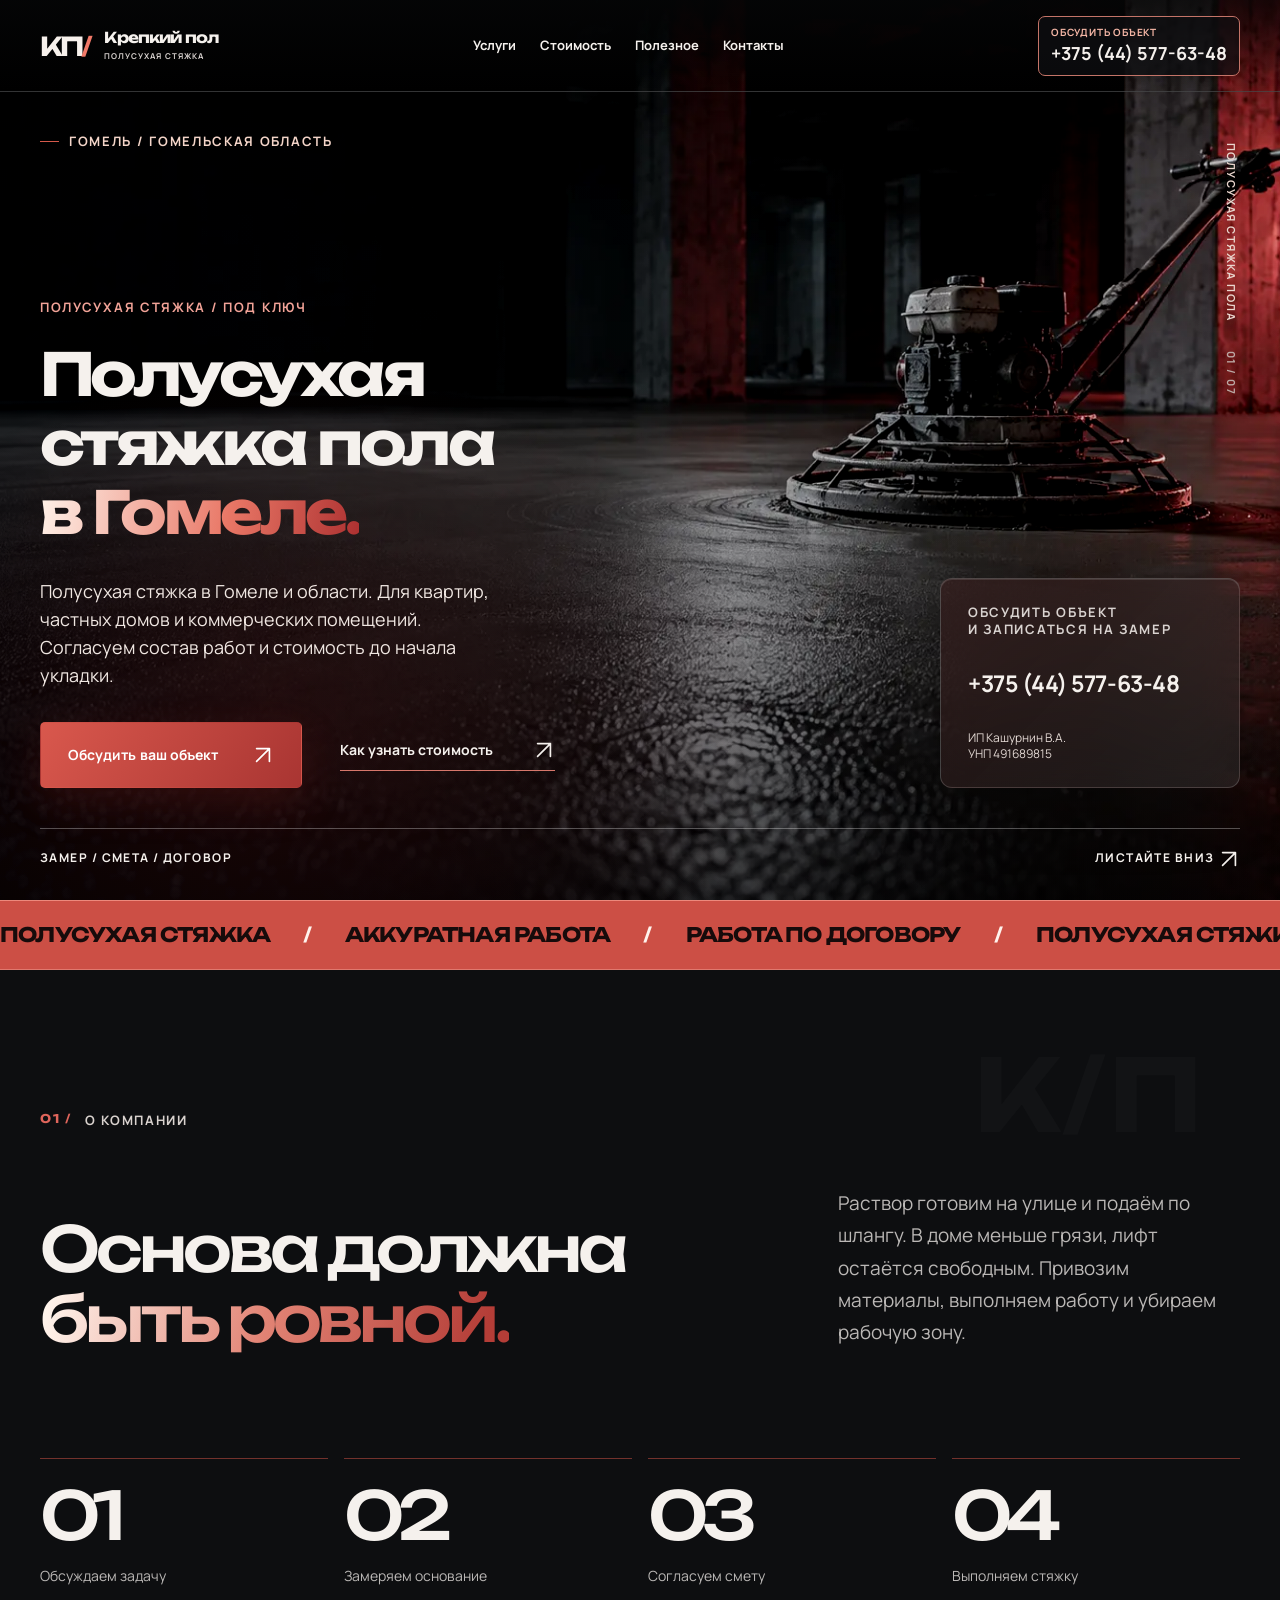
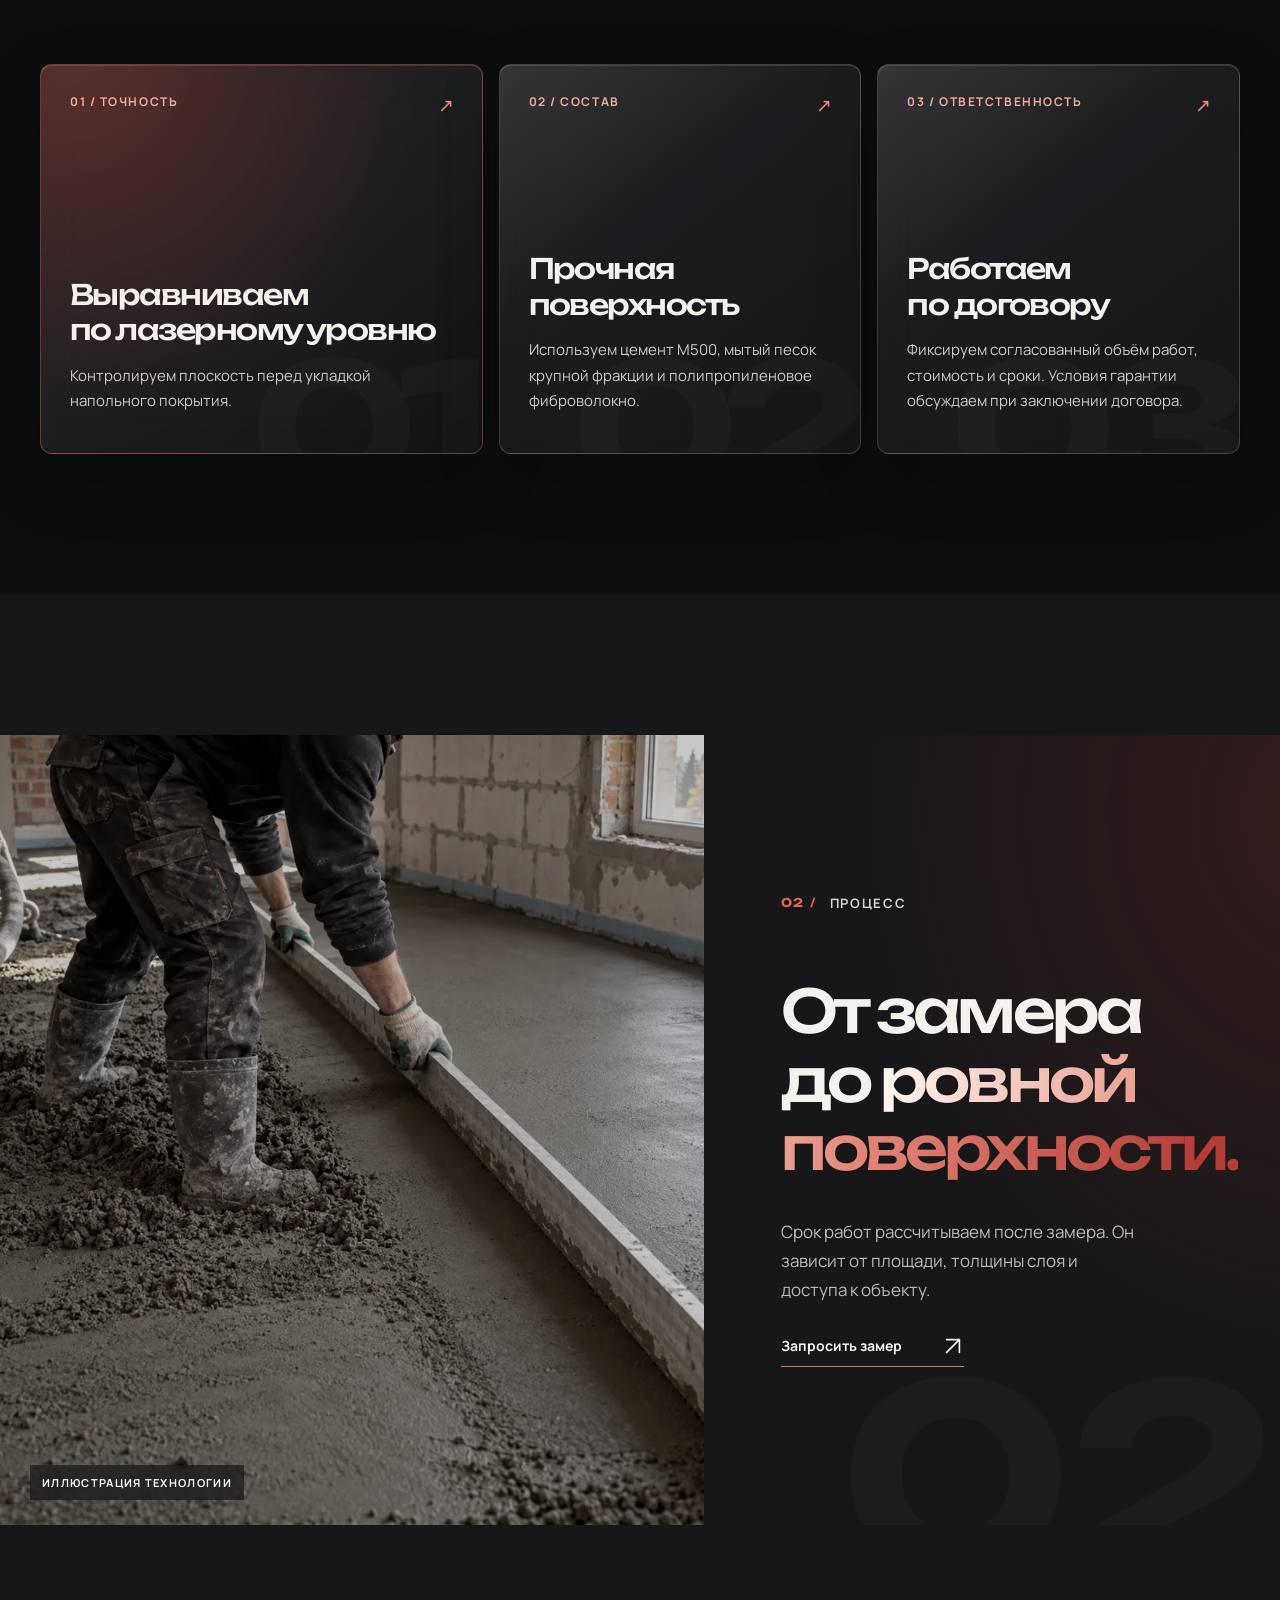
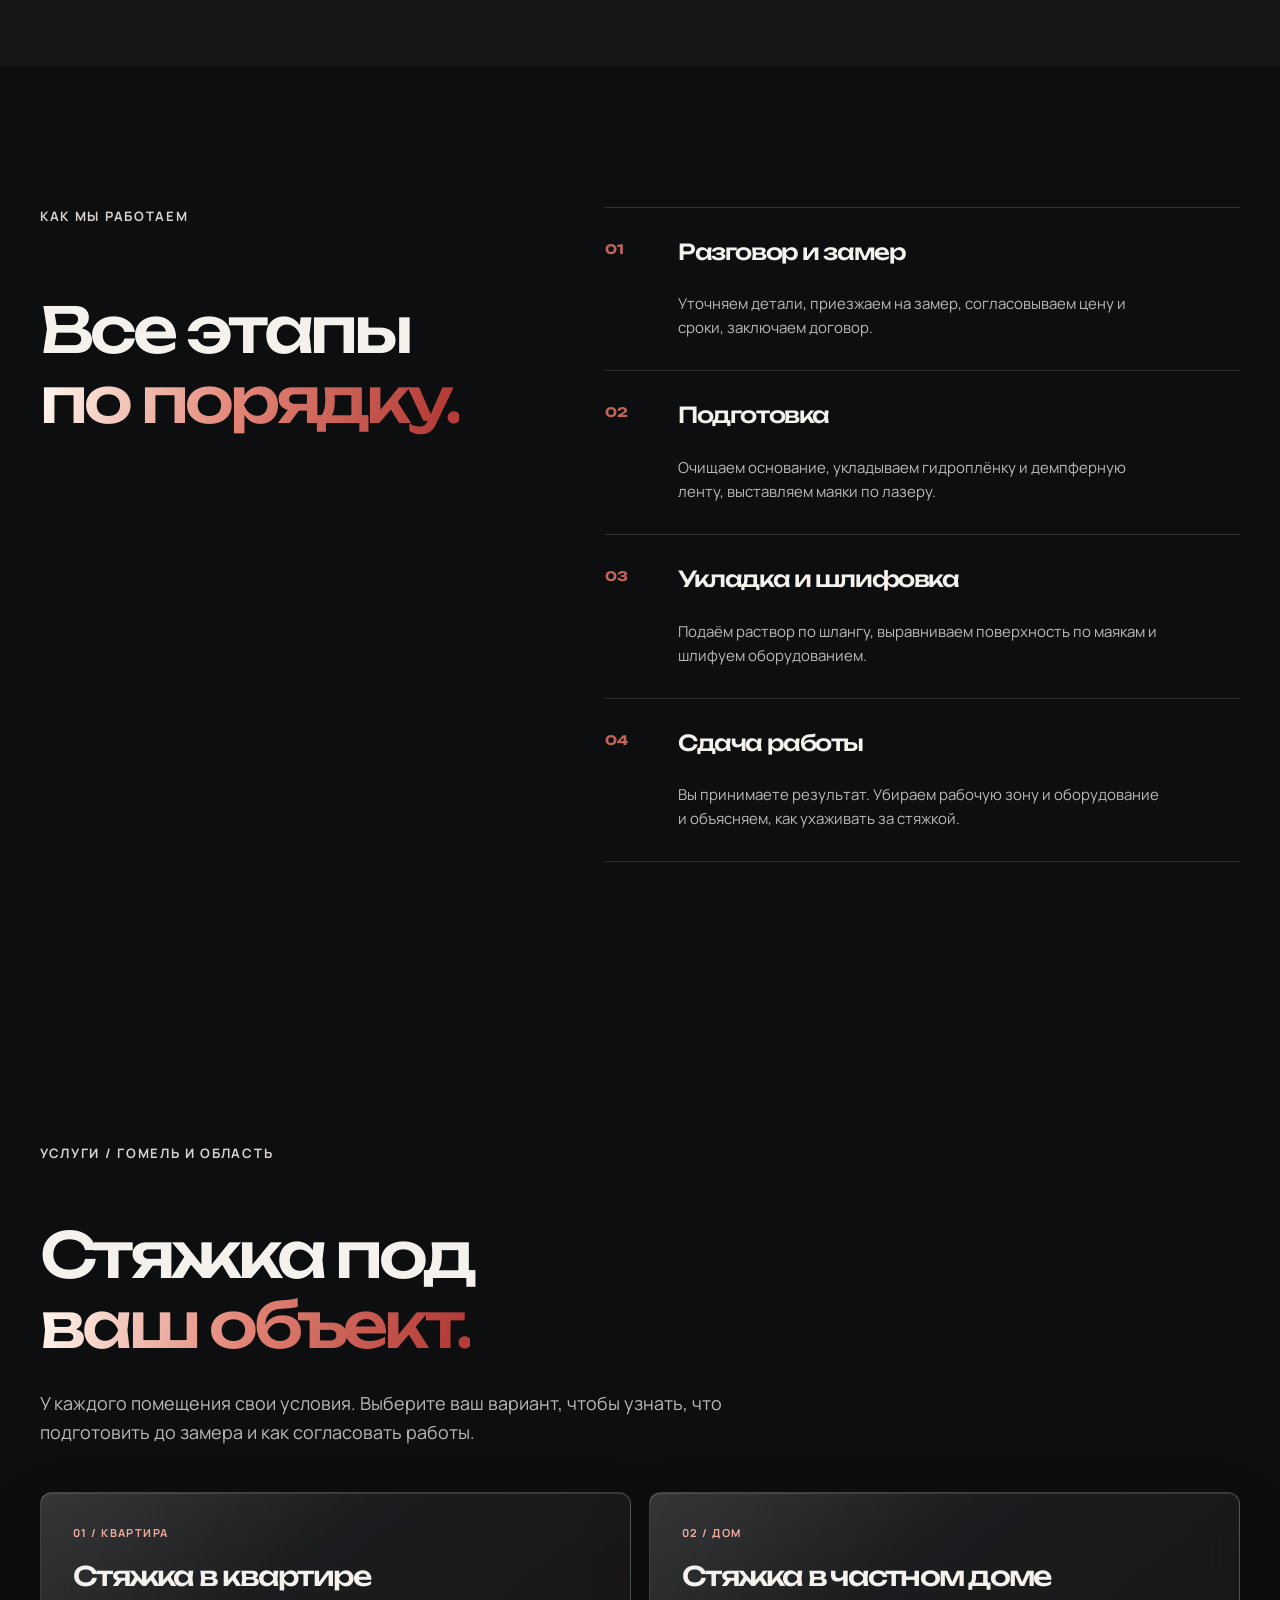
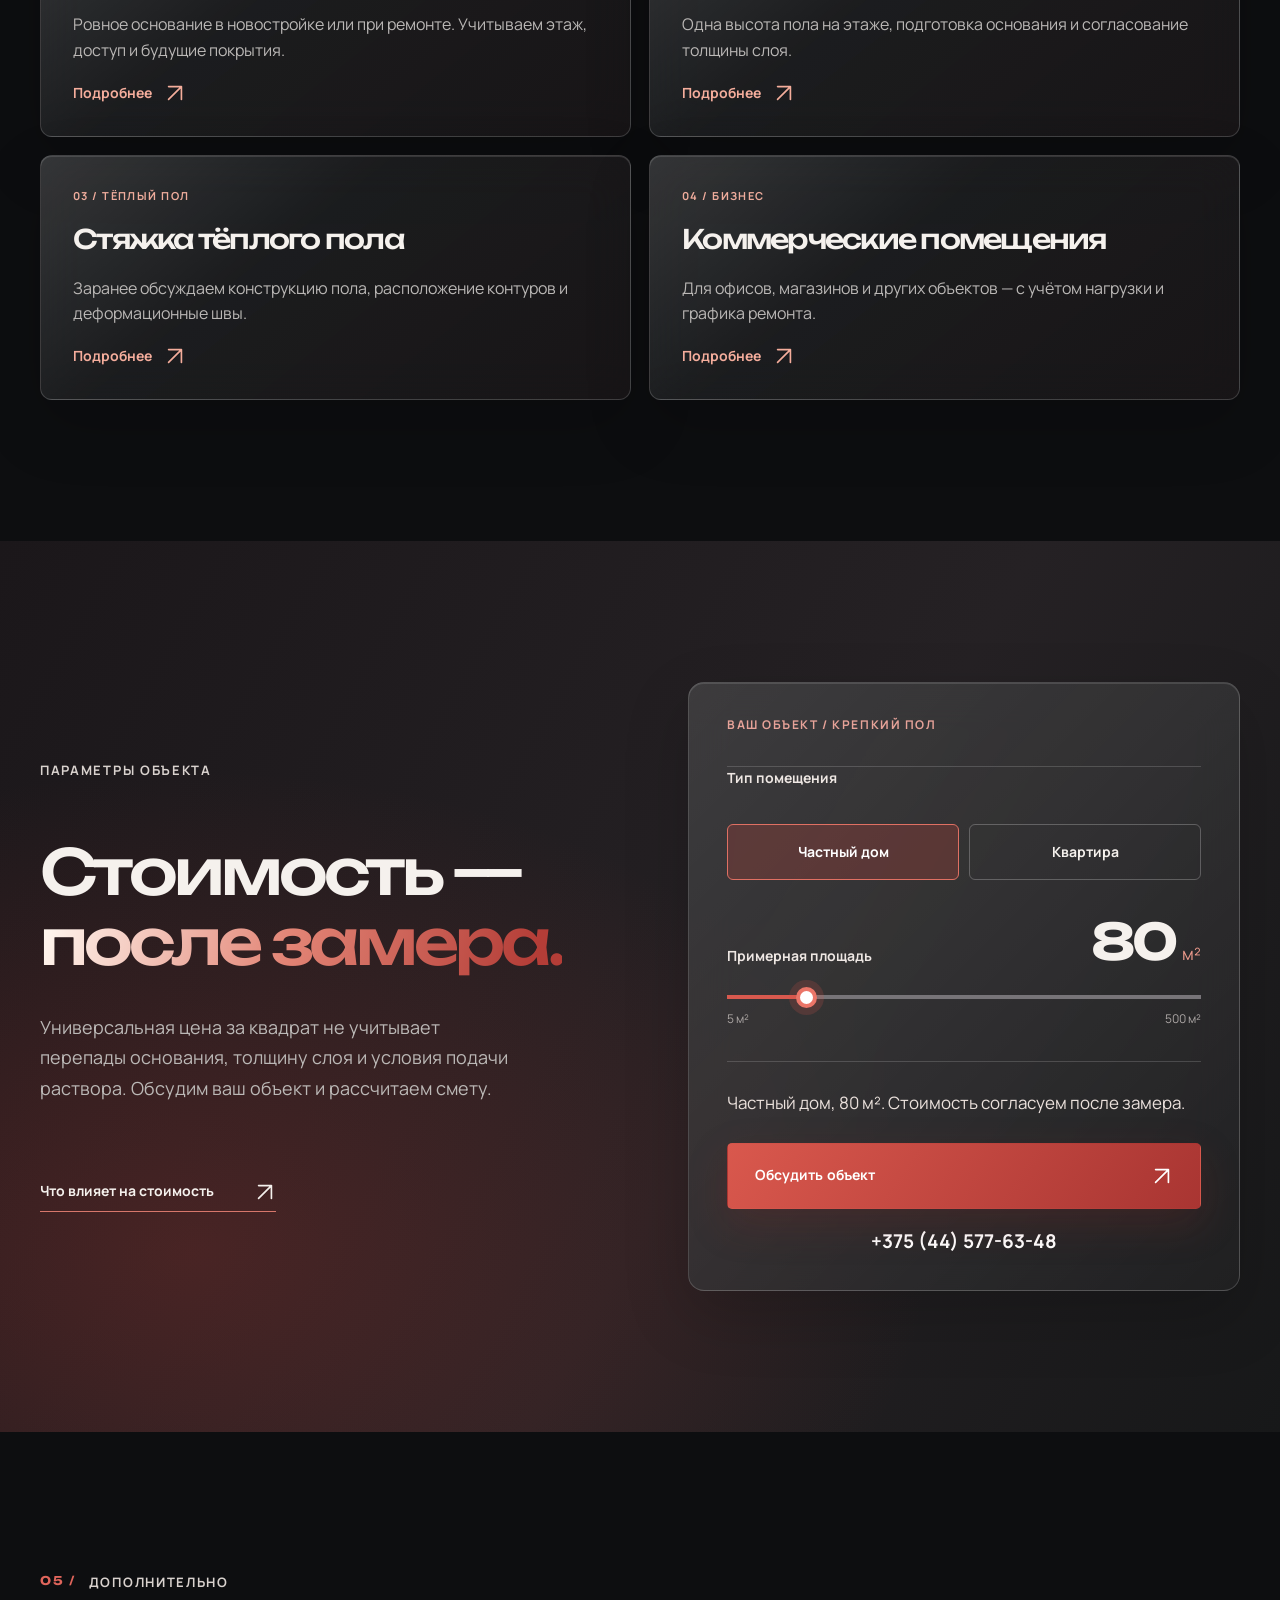
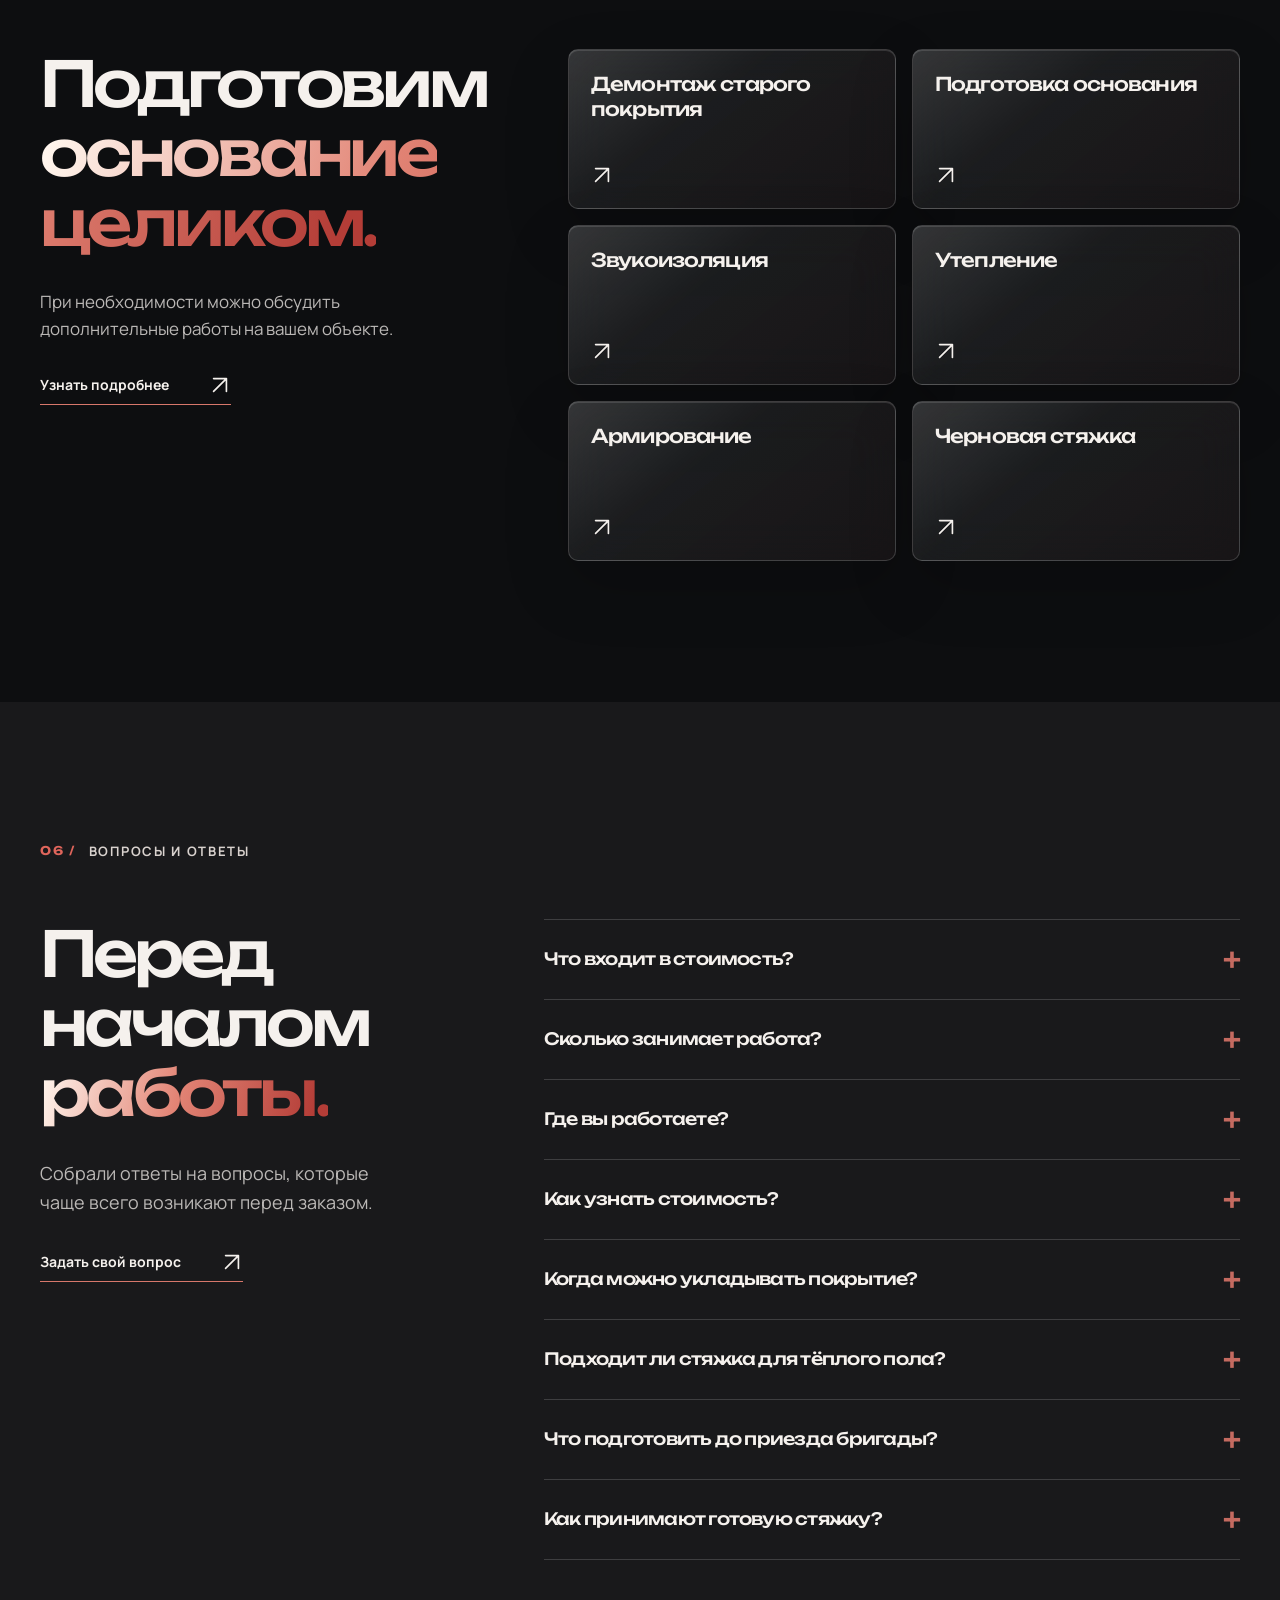
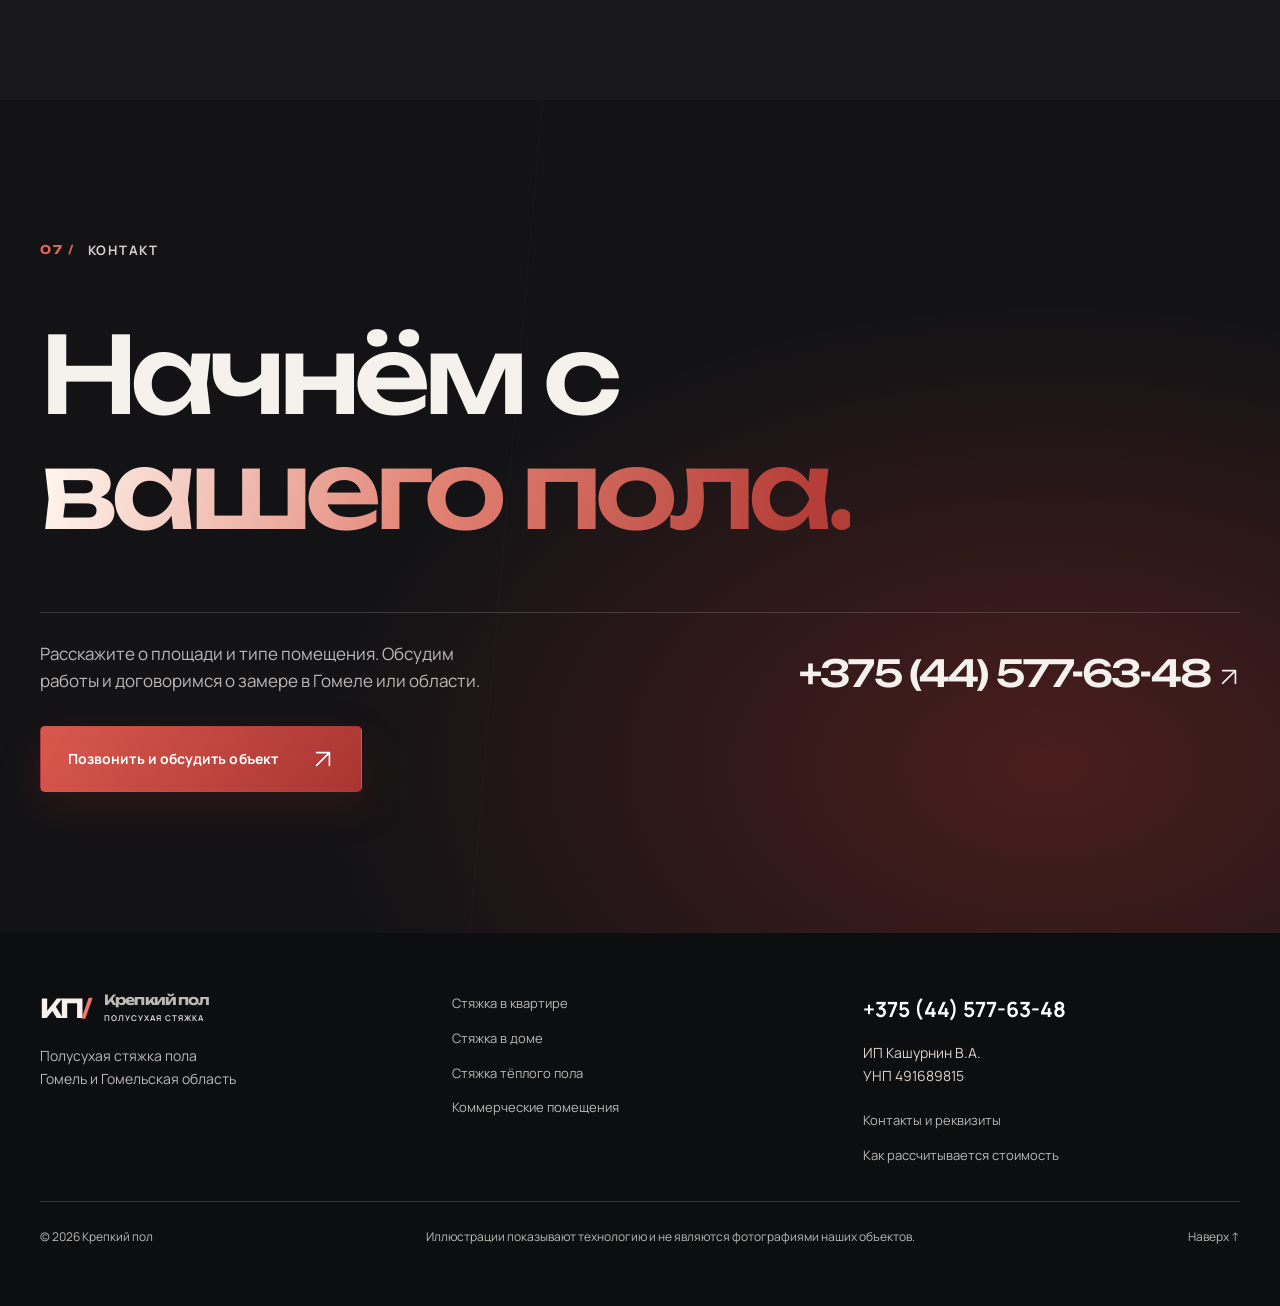
==== commit 0be6c6b4: "Prepare krepkipol.by domain-root deployment on external hosting" ====
--- a/index.html
+++ b/index.html
@@ -1,5 +1,28 @@
 <!doctype html>
-<html lang="ru-BY"><head><meta charset="utf-8"><meta name="viewport" content="width=device-width, initial-scale=1"><meta name="theme-color" content="#0d0e10"><title>Полусухая стяжка пола в Гомеле и области | Крепкий пол</title><meta name="description" content="Полусухая стяжка пола в Гомеле и Гомельской области: квартиры, дома, тёплый пол и коммерческие помещения. Расчёт после замера. +375 (44) 577-63-48."><meta name="robots" content="index, follow, max-image-preview:large"><link rel="canonical" href="https://yaroslavkiri4ykknifhit-max.github.io/crispy-fortnight/"><meta property="og:type" content="website"><meta property="og:locale" content="ru_BY"><meta property="og:site_name" content="Крепкий пол"><meta property="og:title" content="Полусухая стяжка пола в Гомеле и области | Крепкий пол"><meta property="og:description" content="Полусухая стяжка пола в Гомеле и Гомельской области: квартиры, дома, тёплый пол и коммерческие помещения. Расчёт после замера. +375 (44) 577-63-48."><meta property="og:url" content="https://yaroslavkiri4ykknifhit-max.github.io/crispy-fortnight/"><meta property="og:image" content="https://yaroslavkiri4ykknifhit-max.github.io/crispy-fortnight/assets/og-cover.png"><meta property="og:image:width" content="1200"><meta property="og:image:height" content="630"><meta property="og:image:alt" content="Крепкий пол — полусухая стяжка пола в Гомеле"><meta name="twitter:card" content="summary_large_image"><meta name="twitter:title" content="Полусухая стяжка пола в Гомеле и области | Крепкий пол"><meta name="twitter:description" content="Полусухая стяжка пола в Гомеле и Гомельской области: квартиры, дома, тёплый пол и коммерческие помещения. Расчёт после замера. +375 (44) 577-63-48."><meta name="twitter:image" content="https://yaroslavkiri4ykknifhit-max.github.io/crispy-fortnight/assets/og-cover.png"><link rel="icon" href="/crispy-fortnight/assets/favicon.svg" type="image/svg+xml"><link rel="icon" href="/crispy-fortnight/assets/favicon.png" type="image/png" sizes="48x48"><link rel="apple-touch-icon" href="/crispy-fortnight/assets/apple-touch-icon.png"><link rel="manifest" href="/crispy-fortnight/site.webmanifest"><link rel="preload" href="/crispy-fortnight/assets/fonts/manrope-regular.woff" as="font" type="font/woff" crossorigin><link rel="preload" href="/crispy-fortnight/assets/hero.webp" as="image" fetchpriority="high"><link rel="stylesheet" href="/crispy-fortnight/styles.css"><link rel="stylesheet" href="/crispy-fortnight/revamp.css"><link rel="stylesheet" href="/crispy-fortnight/site.css"><script type="application/ld+json">{"@context": "https://schema.org", "@graph": [{"@type": "Organization", "@id": "https://yaroslavkiri4ykknifhit-max.github.io/crispy-fortnight/#organization", "name": "Крепкий пол", "alternateName": "Krepkipol.by", "legalName": "ИП Кашурнин В.А.", "taxID": "491689815", "url": "https://yaroslavkiri4ykknifhit-max.github.io/crispy-fortnight/", "telephone": "+375445776348", "logo": {"@type": "ImageObject", "url": "https://yaroslavkiri4ykknifhit-max.github.io/crispy-fortnight/assets/logo.png", "width": 512, "height": 512}, "areaServed": [{"@type": "City", "name": "Гомель"}, {"@type": "AdministrativeArea", "name": "Гомельская область"}], "contactPoint": {"@type": "ContactPoint", "telephone": "+375445776348", "contactType": "customer service", "availableLanguage": "ru"}}, {"@type": "WebSite", "@id": "https://yaroslavkiri4ykknifhit-max.github.io/crispy-fortnight/#website", "url": "https://yaroslavkiri4ykknifhit-max.github.io/crispy-fortnight/", "name": "Крепкий пол", "alternateName": "Krepkipol.by", "inLanguage": "ru-BY", "publisher": {"@id": "https://yaroslavkiri4ykknifhit-max.github.io/crispy-fortnight/#organization"}}, {"@type": "WebPage", "@id": "https://yaroslavkiri4ykknifhit-max.github.io/crispy-fortnight/#webpage", "url": "https://yaroslavkiri4ykknifhit-max.github.io/crispy-fortnight/", "name": "Полусухая стяжка пола в Гомеле и области | Крепкий пол", "description": "Полусухая стяжка пола в Гомеле и Гомельской области: квартиры, дома, тёплый пол и коммерческие помещения. Расчёт после замера. +375 (44) 577-63-48.", "inLanguage": "ru-BY", "isPartOf": {"@id": "https://yaroslavkiri4ykknifhit-max.github.io/crispy-fortnight/#website"}, "about": {"@id": "https://yaroslavkiri4ykknifhit-max.github.io/crispy-fortnight/#organization"}}, {"@type": "FAQPage", "@id": "https://yaroslavkiri4ykknifhit-max.github.io/crispy-fortnight/#faq", "mainEntity": [{"@type": "Question", "name": "Что входит в стоимость?", "acceptedAnswer": {"@type": "Answer", "text": "Состав работ фиксируем в смете: материалы, доставка, подача раствора, укладка и затирка. Подготовку основания, изоляцию и другие дополнительные работы согласовываем отдельно."}}, {"@type": "Question", "name": "Сколько занимает работа?", "acceptedAnswer": {"@type": "Answer", "text": "Срок зависит от площади, толщины слоя, количества помещений и условий подачи раствора. Конкретный график согласовываем до начала работ."}}, {"@type": "Question", "name": "Где вы работаете?", "acceptedAnswer": {"@type": "Answer", "text": "В Гомеле и Гомельской области. Выполняем стяжку в квартирах, частных домах, офисах и других коммерческих помещениях."}}, {"@type": "Question", "name": "Как узнать стоимость?", "acceptedAnswer": {"@type": "Answer", "text": "Позвоните по номеру +375 (44) 577-63-48 и назовите площадь и расположение объекта. Для точной сметы нужны замер перепадов основания и согласование конструкции пола."}}, {"@type": "Question", "name": "Когда можно укладывать покрытие?", "acceptedAnswer": {"@type": "Answer", "text": "Готовность определяют по остаточной влажности и требованиям производителя выбранного покрытия. Дата укладки сама по себе не подтверждает, что основание высохло."}}, {"@type": "Question", "name": "Подходит ли стяжка для тёплого пола?", "acceptedAnswer": {"@type": "Answer", "text": "Да, если конструкция основания, толщина слоя и швы согласованы с системой отопления. Первый прогрев выполняют по инструкции производителя системы после набора необходимой прочности."}}, {"@type": "Question", "name": "Что подготовить до приезда бригады?", "acceptedAnswer": {"@type": "Answer", "text": "Освободите помещение, согласуйте доступ, место для оборудования и материалов, воду и электропитание. Точные требования обсудим с учётом объекта."}}, {"@type": "Question", "name": "Как принимают готовую стяжку?", "acceptedAnswer": {"@type": "Answer", "text": "Проверяют согласованные отметки, плоскость и состояние поверхности. После сдачи уточняют правила ухода и условия подготовки к финишному покрытию."}}]}]}</script></head><body><div class="scroll-progress" aria-hidden="true"></div><a class="skip" href="#main">Перейти к содержимому</a><header class="header" id="top"><a class="brand" href="/crispy-fortnight/" aria-label="Крепкий пол — главная"><span class="brand-mark">КП<span>/</span></span><span class="brand-name">Крепкий пол<small>ПОЛУСУХАЯ СТЯЖКА</small></span></a><nav class="nav" id="navigation" aria-label="Основная навигация"><a href="/crispy-fortnight/#solutions">Услуги</a><a href="/crispy-fortnight/ceny/">Стоимость</a><a href="/crispy-fortnight/polezno/">Полезное</a><a href="/crispy-fortnight/kontakty/">Контакты</a></nav><a class="header-phone" href="tel:+375445776348"><span class="phone-label">Обсудить объект</span>+375 (44) 577-63-48</a><button class="menu-toggle" aria-label="Открыть меню" aria-controls="navigation" aria-expanded="false"><span></span><span></span></button></header><main id="main">
+<html lang="ru-BY"><head><meta charset="utf-8">
+<!-- Google tag (gtag.js) -->
+<script async src="https://www.googletagmanager.com/gtag/js?id=G-V1LNWC9XXD"></script>
+<script>
+  window.dataLayer = window.dataLayer || [];
+  function gtag(){dataLayer.push(arguments);}
+  gtag('js', new Date());
+  gtag('config', 'G-V1LNWC9XXD');
+</script>
+<meta name="viewport" content="width=device-width, initial-scale=1"><meta name="theme-color" content="#0d0e10"><title>Полусухая стяжка пола в Гомеле и области | Крепкий пол</title><meta name="description" content="Полусухая стяжка пола в Гомеле и Гомельской области: квартиры, дома, тёплый пол и коммерческие помещения. Расчёт после замера. +375 (44) 577-63-48."><meta name="robots" content="index, follow, max-image-preview:large"><link rel="canonical" href="https://krepkipol.by/"><meta property="og:type" content="website"><meta property="og:locale" content="ru_BY"><meta property="og:site_name" content="Крепкий пол"><meta property="og:title" content="Полусухая стяжка пола в Гомеле и области | Крепкий пол"><meta property="og:description" content="Полусухая стяжка пола в Гомеле и Гомельской области: квартиры, дома, тёплый пол и коммерческие помещения. Расчёт после замера. +375 (44) 577-63-48."><meta property="og:url" content="https://krepkipol.by/"><meta property="og:image" content="https://krepkipol.by/assets/og-cover.png"><meta property="og:image:width" content="1200"><meta property="og:image:height" content="630"><meta property="og:image:alt" content="Крепкий пол — полусухая стяжка пола в Гомеле"><meta name="twitter:card" content="summary_large_image"><meta name="twitter:title" content="Полусухая стяжка пола в Гомеле и области | Крепкий пол"><meta name="twitter:description" content="Полусухая стяжка пола в Гомеле и Гомельской области: квартиры, дома, тёплый пол и коммерческие помещения. Расчёт после замера. +375 (44) 577-63-48."><meta name="twitter:image" content="https://krepkipol.by/assets/og-cover.png"><link rel="icon" href="/assets/favicon.svg" type="image/svg+xml"><link rel="icon" href="/assets/favicon.png" type="image/png" sizes="48x48"><link rel="apple-touch-icon" href="/assets/apple-touch-icon.png"><link rel="manifest" href="/site.webmanifest"><link rel="preload" href="/assets/fonts/manrope-regular.woff" as="font" type="font/woff" crossorigin><link rel="preload" href="/assets/hero.webp" as="image" fetchpriority="high"><link rel="stylesheet" href="/styles.css"><link rel="stylesheet" href="/revamp.css"><link rel="stylesheet" href="/site.css"><script type="application/ld+json">{"@context": "https://schema.org", "@graph": [{"@type": "Organization", "@id": "https://krepkipol.by/#organization", "name": "Крепкий пол", "alternateName": "Krepkipol.by", "legalName": "ИП Кашурнин В.А.", "taxID": "491689815", "url": "https://krepkipol.by/", "telephone": "+375445776348", "logo": {"@type": "ImageObject", "url": "https://krepkipol.by/assets/logo.png", "width": 512, "height": 512}, "areaServed": [{"@type": "City", "name": "Гомель"}, {"@type": "AdministrativeArea", "name": "Гомельская область"}], "contactPoint": {"@type": "ContactPoint", "telephone": "+375445776348", "contactType": "customer service", "availableLanguage": "ru"}}, {"@type": "WebSite", "@id": "https://krepkipol.by/#website", "url": "https://krepkipol.by/", "name": "Крепкий пол", "alternateName": "Krepkipol.by", "inLanguage": "ru-BY", "publisher": {"@id": "https://krepkipol.by/#organization"}}, {"@type": "WebPage", "@id": "https://krepkipol.by/#webpage", "url": "https://krepkipol.by/", "name": "Полусухая стяжка пола в Гомеле и области | Крепкий пол", "description": "Полусухая стяжка пола в Гомеле и Гомельской области: квартиры, дома, тёплый пол и коммерческие помещения. Расчёт после замера. +375 (44) 577-63-48.", "inLanguage": "ru-BY", "isPartOf": {"@id": "https://krepkipol.by/#website"}, "about": {"@id": "https://krepkipol.by/#organization"}}, {"@type": "FAQPage", "@id": "https://krepkipol.by/#faq", "mainEntity": [{"@type": "Question", "name": "Что входит в стоимость?", "acceptedAnswer": {"@type": "Answer", "text": "Состав работ фиксируем в смете: материалы, доставка, подача раствора, укладка и затирка. Подготовку основания, изоляцию и другие дополнительные работы согласовываем отдельно."}}, {"@type": "Question", "name": "Сколько занимает работа?", "acceptedAnswer": {"@type": "Answer", "text": "Срок зависит от площади, толщины слоя, количества помещений и условий подачи раствора. Конкретный график согласовываем до начала работ."}}, {"@type": "Question", "name": "Где вы работаете?", "acceptedAnswer": {"@type": "Answer", "text": "В Гомеле и Гомельской области. Выполняем стяжку в квартирах, частных домах, офисах и других коммерческих помещениях."}}, {"@type": "Question", "name": "Как узнать стоимость?", "acceptedAnswer": {"@type": "Answer", "text": "Позвоните по номеру +375 (44) 577-63-48 и назовите площадь и расположение объекта. Для точной сметы нужны замер перепадов основания и согласование конструкции пола."}}, {"@type": "Question", "name": "Когда можно укладывать покрытие?", "acceptedAnswer": {"@type": "Answer", "text": "Готовность определяют по остаточной влажности и требованиям производителя выбранного покрытия. Дата укладки сама по себе не подтверждает, что основание высохло."}}, {"@type": "Question", "name": "Подходит ли стяжка для тёплого пола?", "acceptedAnswer": {"@type": "Answer", "text": "Да, если конструкция основания, толщина слоя и швы согласованы с системой отопления. Первый прогрев выполняют по инструкции производителя системы после набора необходимой прочности."}}, {"@type": "Question", "name": "Что подготовить до приезда бригады?", "acceptedAnswer": {"@type": "Answer", "text": "Освободите помещение, согласуйте доступ, место для оборудования и материалов, воду и электропитание. Точные требования обсудим с учётом объекта."}}, {"@type": "Question", "name": "Как принимают готовую стяжку?", "acceptedAnswer": {"@type": "Answer", "text": "Проверяют согласованные отметки, плоскость и состояние поверхности. После сдачи уточняют правила ухода и условия подготовки к финишному покрытию."}}]}]}</script></head><body>
+<!-- Yandex.Metrika counter -->
+<script type="text/javascript">
+    (function(m,e,t,r,i,k,a){
+        m[i]=m[i]||function(){(m[i].a=m[i].a||[]).push(arguments)};
+        m[i].l=1*new Date();
+        for (var j = 0; j < document.scripts.length; j++) {if (document.scripts[j].src === r) { return; }}
+        k=e.createElement(t),a=e.getElementsByTagName(t)[0],k.async=1,k.src=r,a.parentNode.insertBefore(k,a)
+    })(window, document,'script','https://mc.yandex.ru/metrika/tag.js?id=113597384', 'ym');
+
+    ym(113597384, 'init', {ssr:true, webvisor:true, clickmap:true, ecommerce:"dataLayer", referrer: document.referrer, url: location.href, accurateTrackBounce:true, trackLinks:true});
+</script>
+<noscript><div><img src="https://mc.yandex.ru/watch/113597384" width="1" height="1" style="position:absolute; left:-9999px;" alt="" /></div></noscript>
+<!-- /Yandex.Metrika counter -->
+<div class="scroll-progress" aria-hidden="true"></div><a class="skip" href="#main">Перейти к содержимому</a><header class="header" id="top"><a class="brand" href="/" aria-label="Крепкий пол — главная"><span class="brand-mark">КП<span>/</span></span><span class="brand-name">Крепкий пол<small>ПОЛУСУХАЯ СТЯЖКА</small></span></a><nav class="nav" id="navigation" aria-label="Основная навигация"><a href="/#solutions">Услуги</a><a href="/ceny/">Стоимость</a><a href="/polezno/">Полезное</a><a href="/kontakty/">Контакты</a></nav><a class="header-phone" href="tel:+375445776348"><span class="phone-label">Обсудить объект</span>+375 (44) 577-63-48</a><button class="menu-toggle" aria-label="Открыть меню" aria-controls="navigation" aria-expanded="false"><span></span><span></span></button></header><main id="main">
     <section class="hero" aria-labelledby="hero-title">
       <div class="hero-image" aria-hidden="true"></div>
       <div class="hero-top eyebrow"><span class="live-line"></span> ГОМЕЛЬ / ГОМЕЛЬСКАЯ ОБЛАСТЬ</div>
@@ -9,7 +32,7 @@
           <p class="eyebrow hero-kicker">ПОЛУСУХАЯ СТЯЖКА / ПОД КЛЮЧ</p>
           <h1 id="hero-title">Полусухая<br>стяжка пола<br><em>в Гомеле.</em></h1>
           <p class="hero-lead">Полусухая стяжка в Гомеле и области. Для квартир, частных домов и коммерческих помещений. Согласуем состав работ и стоимость до начала укладки.</p>
-          <div class="hero-actions"><a class="button button-primary" href="tel:+375445776348">Обсудить ваш объект <svg viewBox="0 0 24 24" fill="none" aria-hidden="true" focusable="false"><path d="M5 19 19 5M5 5h14v14" stroke="currentColor" stroke-width="1.8" stroke-linecap="round" stroke-linejoin="round"/></svg></a><a class="text-link" href="/crispy-fortnight/ceny/">Как узнать стоимость <svg viewBox="0 0 24 24" fill="none" aria-hidden="true" focusable="false"><path d="M5 19 19 5M5 5h14v14" stroke="currentColor" stroke-width="1.8" stroke-linecap="round" stroke-linejoin="round"/></svg></a></div>
+          <div class="hero-actions"><a class="button button-primary" href="tel:+375445776348">Обсудить ваш объект <svg viewBox="0 0 24 24" fill="none" aria-hidden="true" focusable="false"><path d="M5 19 19 5M5 5h14v14" stroke="currentColor" stroke-width="1.8" stroke-linecap="round" stroke-linejoin="round"/></svg></a><a class="text-link" href="/ceny/">Как узнать стоимость <svg viewBox="0 0 24 24" fill="none" aria-hidden="true" focusable="false"><path d="M5 19 19 5M5 5h14v14" stroke="currentColor" stroke-width="1.8" stroke-linecap="round" stroke-linejoin="round"/></svg></a></div>
         </div>
         <div class="hero-stat glass"><span class="hero-stat-label">ОБСУДИТЬ ОБЪЕКТ<br>И ЗАПИСАТЬСЯ НА ЗАМЕР</span><a class="hero-stat-phone" href="tel:+375445776348">+375 (44) 577-63-48</a><span>ИП Кашурнин В.А.<br>УНП 491689815</span></div>
       </div>
@@ -28,7 +51,7 @@
     </section>
 
     <section class="feature section" id="process">
-      <div class="feature-image"><img src="/crispy-fortnight/assets/process.webp" loading="lazy" alt="Иллюстрация процесса выравнивания полусухой стяжки правилом" width="1448" height="1086" decoding="async"></div>
+      <div class="feature-image"><img src="/assets/process.webp" loading="lazy" alt="Иллюстрация процесса выравнивания полусухой стяжки правилом" width="1448" height="1086" decoding="async"></div>
       <div class="feature-content"><div class="section-label"><span class="number">02 /</span> ПРОЦЕСС</div><h2>От замера<br>до <em>ровной<br>поверхности.</em></h2><p>Срок работ рассчитываем после замера. Он зависит от площади, толщины слоя и доступа к объекту.</p><a class="text-link" href="tel:+375445776348">Запросить замер <svg viewBox="0 0 24 24" fill="none" aria-hidden="true" focusable="false"><path d="M5 19 19 5M5 5h14v14" stroke="currentColor" stroke-width="1.8" stroke-linecap="round" stroke-linejoin="round"/></svg></a></div>
     </section>
 
@@ -40,9 +63,9 @@
     </div></section>
 
 
-<section class="section wrap" id="solutions"><div class="section-label">УСЛУГИ / ГОМЕЛЬ И ОБЛАСТЬ</div><h2>Стяжка под<br><em>ваш объект.</em></h2><p class="section-intro">У каждого помещения свои условия. Выберите ваш вариант, чтобы узнать, что подготовить до замера и как согласовать работы.</p><div class="service-grid"><a class="service-card glass" href="/crispy-fortnight/styazhka-v-kvartire/"><span class="eyebrow">01 / КВАРТИРА</span><h3>Стяжка в квартире</h3><p>Ровное основание в новостройке или при ремонте. Учитываем этаж, доступ и будущие покрытия.</p><span class="card-link">Подробнее <svg viewbox="0 0 24 24" fill="none" aria-hidden="true" focusable="false"><path d="M5 19 19 5M5 5h14v14" stroke="currentColor" stroke-width="1.8" stroke-linecap="round" stroke-linejoin="round"></path></svg></span></a><a class="service-card glass" href="/crispy-fortnight/styazhka-v-dome/"><span class="eyebrow">02 / ДОМ</span><h3>Стяжка в частном доме</h3><p>Одна высота пола на этаже, подготовка основания и согласование толщины слоя.</p><span class="card-link">Подробнее <svg viewbox="0 0 24 24" fill="none" aria-hidden="true" focusable="false"><path d="M5 19 19 5M5 5h14v14" stroke="currentColor" stroke-width="1.8" stroke-linecap="round" stroke-linejoin="round"></path></svg></span></a><a class="service-card glass" href="/crispy-fortnight/styazhka-teplogo-pola/"><span class="eyebrow">03 / ТЁПЛЫЙ ПОЛ</span><h3>Стяжка тёплого пола</h3><p>Заранее обсуждаем конструкцию пола, расположение контуров и деформационные швы.</p><span class="card-link">Подробнее <svg viewbox="0 0 24 24" fill="none" aria-hidden="true" focusable="false"><path d="M5 19 19 5M5 5h14v14" stroke="currentColor" stroke-width="1.8" stroke-linecap="round" stroke-linejoin="round"></path></svg></span></a><a class="service-card glass" href="/crispy-fortnight/styazhka-kommercheskih-pomeshcheniy/"><span class="eyebrow">04 / БИЗНЕС</span><h3>Коммерческие помещения</h3><p>Для офисов, магазинов и других объектов — с учётом нагрузки и графика ремонта.</p><span class="card-link">Подробнее <svg viewbox="0 0 24 24" fill="none" aria-hidden="true" focusable="false"><path d="M5 19 19 5M5 5h14v14" stroke="currentColor" stroke-width="1.8" stroke-linecap="round" stroke-linejoin="round"></path></svg></span></a></div></section><section class="estimate section" id="estimate"><div class="wrap estimate-wrap"><div class="estimate-copy"><div class="section-label">ПАРАМЕТРЫ ОБЪЕКТА</div><h2>Стоимость —<br><em>после замера.</em></h2><p>Универсальная цена за квадрат не учитывает перепады основания, толщину слоя и условия подачи раствора. Обсудим ваш объект и рассчитаем смету.</p><a class="text-link" href="/crispy-fortnight/ceny/">Что влияет на стоимость <svg viewbox="0 0 24 24" fill="none" aria-hidden="true" focusable="false"><path d="M5 19 19 5M5 5h14v14" stroke="currentColor" stroke-width="1.8" stroke-linecap="round" stroke-linejoin="round"></path></svg></a></div><div class="estimate-panel glass"><div class="estimate-panel-top"><span>ВАШ ОБЪЕКТ / КРЕПКИЙ ПОЛ</span></div><fieldset class="estimate-type"><legend>Тип помещения</legend><label><input type="radio" name="space" value="house" checked><span>Частный дом</span></label><label><input type="radio" name="space" value="flat"><span>Квартира</span></label></fieldset><div class="estimate-area"><label for="area">Примерная площадь</label><div><output id="area-output" for="area">80</output><span>м²</span></div></div><input class="area-range" type="range" id="area" min="5" max="500" value="80" step="5"><div class="range-labels"><span>5 м²</span><span>500 м²</span></div><div class="estimate-result"><p id="estimate-summary" aria-live="polite">Частный дом, 80 м². Стоимость согласуем после замера.</p></div><a class="button button-primary" href="tel:+375445776348">Обсудить объект <svg viewbox="0 0 24 24" fill="none" aria-hidden="true" focusable="false"><path d="M5 19 19 5M5 5h14v14" stroke="currentColor" stroke-width="1.8" stroke-linecap="round" stroke-linejoin="round"></path></svg></a><p class="estimate-phone">+375 (44) 577-63-48</p></div></div></section>    <section class="extras section wrap" id="services"><div class="section-label"><span class="number">05 /</span> ДОПОЛНИТЕЛЬНО</div><div class="extras-layout"><div><h2>Подготовим<br><em>основание целиком.</em></h2><p>При необходимости можно обсудить дополнительные работы на вашем объекте.</p><a class="text-link" href="tel:+375445776348">Узнать подробнее <svg viewBox="0 0 24 24" fill="none" aria-hidden="true" focusable="false"><path d="M5 19 19 5M5 5h14v14" stroke="currentColor" stroke-width="1.8" stroke-linecap="round" stroke-linejoin="round"/></svg></a></div><div class="extras-grid"><div class="glass">Демонтаж старого покрытия <svg viewBox="0 0 24 24" fill="none" aria-hidden="true" focusable="false"><path d="M5 19 19 5M5 5h14v14" stroke="currentColor" stroke-width="1.8" stroke-linecap="round" stroke-linejoin="round"/></svg></div><div class="glass">Подготовка основания <svg viewBox="0 0 24 24" fill="none" aria-hidden="true" focusable="false"><path d="M5 19 19 5M5 5h14v14" stroke="currentColor" stroke-width="1.8" stroke-linecap="round" stroke-linejoin="round"/></svg></div><div class="glass">Звукоизоляция <svg viewBox="0 0 24 24" fill="none" aria-hidden="true" focusable="false"><path d="M5 19 19 5M5 5h14v14" stroke="currentColor" stroke-width="1.8" stroke-linecap="round" stroke-linejoin="round"/></svg></div><div class="glass">Утепление <svg viewBox="0 0 24 24" fill="none" aria-hidden="true" focusable="false"><path d="M5 19 19 5M5 5h14v14" stroke="currentColor" stroke-width="1.8" stroke-linecap="round" stroke-linejoin="round"/></svg></div><div class="glass">Армирование <svg viewBox="0 0 24 24" fill="none" aria-hidden="true" focusable="false"><path d="M5 19 19 5M5 5h14v14" stroke="currentColor" stroke-width="1.8" stroke-linecap="round" stroke-linejoin="round"/></svg></div><div class="glass">Черновая стяжка <svg viewBox="0 0 24 24" fill="none" aria-hidden="true" focusable="false"><path d="M5 19 19 5M5 5h14v14" stroke="currentColor" stroke-width="1.8" stroke-linecap="round" stroke-linejoin="round"/></svg></div></div></div></section>
+<section class="section wrap" id="solutions"><div class="section-label">УСЛУГИ / ГОМЕЛЬ И ОБЛАСТЬ</div><h2>Стяжка под<br><em>ваш объект.</em></h2><p class="section-intro">У каждого помещения свои условия. Выберите ваш вариант, чтобы узнать, что подготовить до замера и как согласовать работы.</p><div class="service-grid"><a class="service-card glass" href="/styazhka-v-kvartire/"><span class="eyebrow">01 / КВАРТИРА</span><h3>Стяжка в квартире</h3><p>Ровное основание в новостройке или при ремонте. Учитываем этаж, доступ и будущие покрытия.</p><span class="card-link">Подробнее <svg viewbox="0 0 24 24" fill="none" aria-hidden="true" focusable="false"><path d="M5 19 19 5M5 5h14v14" stroke="currentColor" stroke-width="1.8" stroke-linecap="round" stroke-linejoin="round"></path></svg></span></a><a class="service-card glass" href="/styazhka-v-dome/"><span class="eyebrow">02 / ДОМ</span><h3>Стяжка в частном доме</h3><p>Одна высота пола на этаже, подготовка основания и согласование толщины слоя.</p><span class="card-link">Подробнее <svg viewbox="0 0 24 24" fill="none" aria-hidden="true" focusable="false"><path d="M5 19 19 5M5 5h14v14" stroke="currentColor" stroke-width="1.8" stroke-linecap="round" stroke-linejoin="round"></path></svg></span></a><a class="service-card glass" href="/styazhka-teplogo-pola/"><span class="eyebrow">03 / ТЁПЛЫЙ ПОЛ</span><h3>Стяжка тёплого пола</h3><p>Заранее обсуждаем конструкцию пола, расположение контуров и деформационные швы.</p><span class="card-link">Подробнее <svg viewbox="0 0 24 24" fill="none" aria-hidden="true" focusable="false"><path d="M5 19 19 5M5 5h14v14" stroke="currentColor" stroke-width="1.8" stroke-linecap="round" stroke-linejoin="round"></path></svg></span></a><a class="service-card glass" href="/styazhka-kommercheskih-pomeshcheniy/"><span class="eyebrow">04 / БИЗНЕС</span><h3>Коммерческие помещения</h3><p>Для офисов, магазинов и других объектов — с учётом нагрузки и графика ремонта.</p><span class="card-link">Подробнее <svg viewbox="0 0 24 24" fill="none" aria-hidden="true" focusable="false"><path d="M5 19 19 5M5 5h14v14" stroke="currentColor" stroke-width="1.8" stroke-linecap="round" stroke-linejoin="round"></path></svg></span></a></div></section><section class="estimate section" id="estimate"><div class="wrap estimate-wrap"><div class="estimate-copy"><div class="section-label">ПАРАМЕТРЫ ОБЪЕКТА</div><h2>Стоимость —<br><em>после замера.</em></h2><p>Универсальная цена за квадрат не учитывает перепады основания, толщину слоя и условия подачи раствора. Обсудим ваш объект и рассчитаем смету.</p><a class="text-link" href="/ceny/">Что влияет на стоимость <svg viewbox="0 0 24 24" fill="none" aria-hidden="true" focusable="false"><path d="M5 19 19 5M5 5h14v14" stroke="currentColor" stroke-width="1.8" stroke-linecap="round" stroke-linejoin="round"></path></svg></a></div><div class="estimate-panel glass"><div class="estimate-panel-top"><span>ВАШ ОБЪЕКТ / КРЕПКИЙ ПОЛ</span></div><fieldset class="estimate-type"><legend>Тип помещения</legend><label><input type="radio" name="space" value="house" checked><span>Частный дом</span></label><label><input type="radio" name="space" value="flat"><span>Квартира</span></label></fieldset><div class="estimate-area"><label for="area">Примерная площадь</label><div><output id="area-output" for="area">80</output><span>м²</span></div></div><input class="area-range" type="range" id="area" min="5" max="500" value="80" step="5"><div class="range-labels"><span>5 м²</span><span>500 м²</span></div><div class="estimate-result"><p id="estimate-summary" aria-live="polite">Частный дом, 80 м². Стоимость согласуем после замера.</p></div><a class="button button-primary" href="tel:+375445776348">Обсудить объект <svg viewbox="0 0 24 24" fill="none" aria-hidden="true" focusable="false"><path d="M5 19 19 5M5 5h14v14" stroke="currentColor" stroke-width="1.8" stroke-linecap="round" stroke-linejoin="round"></path></svg></a><p class="estimate-phone">+375 (44) 577-63-48</p></div></div></section>    <section class="extras section wrap" id="services"><div class="section-label"><span class="number">05 /</span> ДОПОЛНИТЕЛЬНО</div><div class="extras-layout"><div><h2>Подготовим<br><em>основание целиком.</em></h2><p>При необходимости можно обсудить дополнительные работы на вашем объекте.</p><a class="text-link" href="tel:+375445776348">Узнать подробнее <svg viewBox="0 0 24 24" fill="none" aria-hidden="true" focusable="false"><path d="M5 19 19 5M5 5h14v14" stroke="currentColor" stroke-width="1.8" stroke-linecap="round" stroke-linejoin="round"/></svg></a></div><div class="extras-grid"><div class="glass">Демонтаж старого покрытия <svg viewBox="0 0 24 24" fill="none" aria-hidden="true" focusable="false"><path d="M5 19 19 5M5 5h14v14" stroke="currentColor" stroke-width="1.8" stroke-linecap="round" stroke-linejoin="round"/></svg></div><div class="glass">Подготовка основания <svg viewBox="0 0 24 24" fill="none" aria-hidden="true" focusable="false"><path d="M5 19 19 5M5 5h14v14" stroke="currentColor" stroke-width="1.8" stroke-linecap="round" stroke-linejoin="round"/></svg></div><div class="glass">Звукоизоляция <svg viewBox="0 0 24 24" fill="none" aria-hidden="true" focusable="false"><path d="M5 19 19 5M5 5h14v14" stroke="currentColor" stroke-width="1.8" stroke-linecap="round" stroke-linejoin="round"/></svg></div><div class="glass">Утепление <svg viewBox="0 0 24 24" fill="none" aria-hidden="true" focusable="false"><path d="M5 19 19 5M5 5h14v14" stroke="currentColor" stroke-width="1.8" stroke-linecap="round" stroke-linejoin="round"/></svg></div><div class="glass">Армирование <svg viewBox="0 0 24 24" fill="none" aria-hidden="true" focusable="false"><path d="M5 19 19 5M5 5h14v14" stroke="currentColor" stroke-width="1.8" stroke-linecap="round" stroke-linejoin="round"/></svg></div><div class="glass">Черновая стяжка <svg viewBox="0 0 24 24" fill="none" aria-hidden="true" focusable="false"><path d="M5 19 19 5M5 5h14v14" stroke="currentColor" stroke-width="1.8" stroke-linecap="round" stroke-linejoin="round"/></svg></div></div></div></section>
 
     <section class="faq section" id="faq"><div class="wrap"><div class="section-label"><span class="number">06 /</span> ВОПРОСЫ И ОТВЕТЫ</div><div class="faq-layout"><div class="faq-lead"><h2>Перед началом<br><em>работы.</em></h2><p>Собрали ответы на вопросы, которые чаще всего возникают перед заказом.</p><a href="tel:+375445776348" class="text-link">Задать свой вопрос <svg viewBox="0 0 24 24" fill="none" aria-hidden="true" focusable="false"><path d="M5 19 19 5M5 5h14v14" stroke="currentColor" stroke-width="1.8" stroke-linecap="round" stroke-linejoin="round"/></svg></a></div><div class="faq-list"><details><summary>Что входит в стоимость?<span aria-hidden="true">+</span></summary><p>Состав работ фиксируем в смете: материалы, доставка, подача раствора, укладка и затирка. Подготовку основания, изоляцию и другие дополнительные работы согласовываем отдельно.</p></details><details><summary>Сколько занимает работа?<span aria-hidden="true">+</span></summary><p>Срок зависит от площади, толщины слоя, количества помещений и условий подачи раствора. Конкретный график согласовываем до начала работ.</p></details><details><summary>Где вы работаете?<span aria-hidden="true">+</span></summary><p>В Гомеле и Гомельской области. Выполняем стяжку в квартирах, частных домах, офисах и других коммерческих помещениях.</p></details><details><summary>Как узнать стоимость?<span aria-hidden="true">+</span></summary><p>Позвоните по номеру +375 (44) 577-63-48 и назовите площадь и расположение объекта. Для точной сметы нужны замер перепадов основания и согласование конструкции пола.</p></details><details><summary>Когда можно укладывать покрытие?<span aria-hidden="true">+</span></summary><p>Готовность определяют по остаточной влажности и требованиям производителя выбранного покрытия. Дата укладки сама по себе не подтверждает, что основание высохло.</p></details><details><summary>Подходит ли стяжка для тёплого пола?<span aria-hidden="true">+</span></summary><p>Да, если конструкция основания, толщина слоя и швы согласованы с системой отопления. Первый прогрев выполняют по инструкции производителя системы после набора необходимой прочности.</p></details><details><summary>Что подготовить до приезда бригады?<span aria-hidden="true">+</span></summary><p>Освободите помещение, согласуйте доступ, место для оборудования и материалов, воду и электропитание. Точные требования обсудим с учётом объекта.</p></details><details><summary>Как принимают готовую стяжку?<span aria-hidden="true">+</span></summary><p>Проверяют согласованные отметки, плоскость и состояние поверхности. После сдачи уточняют правила ухода и условия подготовки к финишному покрытию.</p></details></div></div></div></section>
 
     <section class="contact section" id="contact"><div class="wrap contact-inner"><div class="section-label"><span class="number">07 /</span> КОНТАКТ</div><h2>Начнём с<br><em>вашего пола.</em></h2><div class="contact-row"><p>Расскажите о площади и типе помещения. Обсудим работы и договоримся о замере в Гомеле или области.</p><a class="contact-phone" href="tel:+375445776348">+375 (44) 577-63-48 <svg viewBox="0 0 24 24" fill="none" aria-hidden="true" focusable="false"><path d="M5 19 19 5M5 5h14v14" stroke="currentColor" stroke-width="1.8" stroke-linecap="round" stroke-linejoin="round"/></svg></a></div><a class="button button-primary" href="tel:+375445776348">Позвонить и обсудить объект <svg viewBox="0 0 24 24" fill="none" aria-hidden="true" focusable="false"><path d="M5 19 19 5M5 5h14v14" stroke="currentColor" stroke-width="1.8" stroke-linecap="round" stroke-linejoin="round"/></svg></a></div></section>
-  </main><footer class="footer wrap"><div><a class="brand" href="/crispy-fortnight/"><span class="brand-mark">КП<span>/</span></span><span class="brand-name">Крепкий пол<small>ПОЛУСУХАЯ СТЯЖКА</small></span></a><p>Полусухая стяжка пола<br>Гомель и Гомельская область</p></div><nav aria-label="Услуги в подвале"><a href="/crispy-fortnight/styazhka-v-kvartire/">Стяжка в квартире</a><a href="/crispy-fortnight/styazhka-v-dome/">Стяжка в доме</a><a href="/crispy-fortnight/styazhka-teplogo-pola/">Стяжка тёплого пола</a><a href="/crispy-fortnight/styazhka-kommercheskih-pomeshcheniy/">Коммерческие помещения</a></nav><div class="footer-details"><a class="footer-phone" href="tel:+375445776348">+375 (44) 577-63-48</a><p>ИП Кашурнин В.А.<br>УНП 491689815</p><a href="/crispy-fortnight/kontakty/">Контакты и реквизиты</a><a href="/crispy-fortnight/ceny/">Как рассчитывается стоимость</a></div><div class="footer-bottom"><span>© 2026 Крепкий пол</span><span>Иллюстрации показывают технологию и не являются фотографиями наших объектов.</span><a href="#top">Наверх ↑</a></div></footer><a class="mobile-call" href="tel:+375445776348"><svg viewBox="0 0 24 24" fill="none" aria-hidden="true"><path d="M7 3 4 4c-2 2 1 8 5 12s10 7 12 5l1-3-6-3-2 2c-3-1-6-4-7-7l2-2-2-5Z" stroke="currentColor" stroke-width="1.7" stroke-linejoin="round"/></svg><span>Позвонить <b>+375 (44) 577-63-48</b></span></a><script src="/crispy-fortnight/script.js" defer></script></body></html>
+  </main><footer class="footer wrap"><div><a class="brand" href="/"><span class="brand-mark">КП<span>/</span></span><span class="brand-name">Крепкий пол<small>ПОЛУСУХАЯ СТЯЖКА</small></span></a><p>Полусухая стяжка пола<br>Гомель и Гомельская область</p></div><nav aria-label="Услуги в подвале"><a href="/styazhka-v-kvartire/">Стяжка в квартире</a><a href="/styazhka-v-dome/">Стяжка в доме</a><a href="/styazhka-teplogo-pola/">Стяжка тёплого пола</a><a href="/styazhka-kommercheskih-pomeshcheniy/">Коммерческие помещения</a></nav><div class="footer-details"><a class="footer-phone" href="tel:+375445776348">+375 (44) 577-63-48</a><p>ИП Кашурнин В.А.<br>УНП 491689815</p><a href="/kontakty/">Контакты и реквизиты</a><a href="/ceny/">Как рассчитывается стоимость</a></div><div class="footer-bottom"><span>© 2026 Крепкий пол</span><span>Иллюстрации показывают технологию и не являются фотографиями наших объектов.</span><a href="#top">Наверх ↑</a></div></footer><a class="mobile-call" href="tel:+375445776348"><svg viewBox="0 0 24 24" fill="none" aria-hidden="true"><path d="M7 3 4 4c-2 2 1 8 5 12s10 7 12 5l1-3-6-3-2 2c-3-1-6-4-7-7l2-2-2-5Z" stroke="currentColor" stroke-width="1.7" stroke-linejoin="round"/></svg><span>Позвонить <b>+375 (44) 577-63-48</b></span></a><script src="/script.js" defer></script></body></html>
--- a/styles.css
+++ b/styles.css
@@ -0,0 +1,12 @@
+:root{--bg:#111214;--panel:#1a1b1d;--ink:#f3f0eb;--muted:#a7a4a2;--line:rgba(255,255,255,.15);--accent:#b7443d;--ease:cubic-bezier(.215,.61,.355,1)}
+*{box-sizing:border-box}html{scroll-behavior:smooth}body{margin:0;background:var(--bg);color:var(--ink);font:16px/1.5 Arial,Helvetica,sans-serif;-webkit-font-smoothing:antialiased}a{color:inherit;text-decoration:none}button{font:inherit}img{display:block;width:100%}::selection{background:#a7443c;color:white}.skip{position:absolute;z-index:100;top:-100px;left:16px;padding:12px;background:#fff;color:#111}.skip:focus{top:16px}.wrap{width:min(100% - 80px,1520px);margin-inline:auto}.section{padding-block:clamp(88px,10vw,160px)}.section-label,.eyebrow,.card-index{font-size:12px;line-height:1.4;font-weight:700;letter-spacing:.16em;text-transform:uppercase}.section-label{color:#d9d2ce;display:flex;gap:12px;align-items:center;margin-bottom:52px}.number{color:var(--accent)}h1,h2,h3,p{margin-top:0}h1,h2,h3{font-weight:500;letter-spacing:-.055em}h2{font-size:clamp(48px,6.7vw,108px);line-height:.99;margin-bottom:0}h2 em,h1 em{font-style:normal;background:linear-gradient(108deg,#fff8ee 4%,#d68577 57%,#8b2b2a 100%);background-clip:text;color:transparent}h3{font-size:clamp(25px,2.1vw,34px);line-height:1.1}p{color:var(--muted)}.glass{background:linear-gradient(135deg,rgba(255,255,255,.105),rgba(255,255,255,.028) 55%),rgba(33,32,33,.32);border:1px solid rgba(255,255,255,.15);box-shadow:inset 0 1px rgba(255,255,255,.10),0 20px 45px rgba(0,0,0,.07);backdrop-filter:blur(20px);-webkit-backdrop-filter:blur(20px)}.button{min-height:60px;padding:17px 23px;display:inline-flex;align-items:center;justify-content:space-between;gap:34px;border:1px solid transparent;border-radius:3px;font-size:14px;font-weight:700;transition:transform .3s var(--ease),background .3s var(--ease),border-color .3s var(--ease)}.button:hover{transform:translateY(-3px)}.button span,.text-link span{font-size:21px;line-height:1}.button-primary{background:#aa3c36;color:white}.button-primary:hover{background:#c14d43}.button-outline{border-color:rgba(255,255,255,.27)}.button-outline:hover{border-color:#fff}.text-link{display:inline-flex;align-items:center;gap:40px;padding-bottom:8px;border-bottom:1px solid rgba(255,255,255,.55);font-size:14px;font-weight:700;transition:gap .3s var(--ease)}.text-link:hover{gap:52px}
+.header{position:absolute;z-index:20;top:0;left:0;width:100%;height:96px;padding:0 max(40px,calc((100vw - 1520px)/2));display:flex;align-items:center;justify-content:space-between;gap:24px;border-bottom:1px solid rgba(255,255,255,.16)}.brand{display:inline-flex;align-items:center;gap:12px;flex-shrink:0}.brand-mark{font:bold 42px/1 Georgia,serif;letter-spacing:-.1em}.brand-mark span{color:#b84640}.brand-name{font-size:21px;line-height:1;font-weight:700;letter-spacing:-.04em}.brand-name small{display:block;margin-top:5px;font-size:8px;line-height:1.1;letter-spacing:.14em;font-weight:700;color:#c7beb8}.nav{display:flex;gap:clamp(18px,2.5vw,42px);font-size:13px}.nav a,.header-phone{transition:color .3s}.nav a:hover,.header-phone:hover{color:#ec9990}.header-phone{font-size:14px;font-weight:700;white-space:nowrap}.header-phone span{margin-left:12px;font-size:19px}.menu-toggle{display:none}
+.hero{position:relative;min-height:min(900px,100svh);height:max(740px,100svh);overflow:hidden;background:#171719}.hero-image{position:absolute;inset:0;background:linear-gradient(90deg,rgba(9,9,11,.65),rgba(10,10,12,.08) 53%),linear-gradient(0deg,rgba(8,8,10,.72),transparent 39%),url('assets/hero.webp') center center/cover no-repeat;animation:heroIn 1.1s var(--ease) both}@keyframes heroIn{from{transform:scale(1.045);opacity:.6}to{transform:scale(1);opacity:1}}.hero-top{position:absolute;top:130px;left:max(40px,calc((100vw - 1520px)/2));display:flex;align-items:center;gap:10px}.live-line{width:19px;height:1px;background:#d5594b}.hero-side{position:absolute;right:max(40px,calc((100vw - 1520px)/2));top:138px;display:flex;gap:30px;font-size:11px;letter-spacing:.13em;font-weight:700;writing-mode:vertical-rl}.hero-side span{color:#bca9a5}.hero-content{position:relative;height:100%;display:flex;align-items:end;justify-content:space-between;gap:60px;padding-bottom:113px}.hero-copy{max-width:min(650px,45vw)}.hero-kicker{color:#e4ae9e;margin-bottom:26px}.hero h1{font-size:clamp(58px,7.1vw,110px);line-height:.91;margin:0 0 28px;white-space:nowrap}.hero-lead{max-width:510px;font-size:18px;line-height:1.5;color:#ebe4df;margin-bottom:29px}.hero-actions{display:flex;align-items:center;gap:34px}.hero-stat{width:230px;min-height:152px;padding:21px;flex-shrink:0;border-radius:3px;display:flex;flex-direction:column;justify-content:space-between}.hero-stat b{font-size:47px;line-height:1;font-weight:500;letter-spacing:-.06em}.hero-stat b small{font-size:16px;letter-spacing:0}.hero-stat>span{font-size:13px;line-height:1.3;color:#d9d3d0}.hero-bottom{position:absolute;bottom:28px;left:50%;transform:translateX(-50%);display:flex;justify-content:space-between;border-top:1px solid rgba(255,255,255,.3);padding-top:17px;font-size:11px;font-weight:700;letter-spacing:.12em}.hero-bottom a span{margin-left:16px;font-size:18px;vertical-align:middle}
+.intro-head{display:grid;grid-template-columns:1.35fr .65fr;gap:7%;align-items:end}.intro-head p{max-width:415px;font-size:18px;line-height:1.6;margin:0 0 5px}.metrics{display:grid;grid-template-columns:repeat(4,1fr);gap:16px;margin:86px 0 66px}.metrics>div{border-top:1px solid var(--line);padding-top:20px}.metrics strong{display:block;font-size:clamp(48px,6.5vw,92px);line-height:1;font-weight:400;letter-spacing:-.065em}.metrics strong span{font-size:.38em;color:#c56559;letter-spacing:-.02em}.metrics p{font-size:14px;margin:13px 0 0}.benefit-grid{display:grid;grid-template-columns:repeat(3,1fr);gap:16px}.benefit{min-height:310px;padding:28px;position:relative;display:flex;flex-direction:column;align-items:start;border-radius:4px;transition:transform .5s var(--ease),background .5s var(--ease)}.benefit:hover{transform:translateY(-5px);background-color:rgba(99,46,43,.23)}.benefit .card-index{color:#df9d94;margin-bottom:auto}.benefit h3{margin:30px 0 15px}.benefit p{max-width:340px;font-size:15px;line-height:1.5;margin:0 0 10px}.corner{position:absolute;right:28px;top:25px;font-size:19px}
+.feature{padding:0;min-height:720px;display:grid;grid-template-columns:55% 45%;background:#1c1b1b}.feature-image{min-height:680px;overflow:hidden}.feature-image img{height:100%;object-fit:cover;filter:saturate(.65) brightness(.78)}.feature-content{padding:clamp(55px,7vw,110px) max(40px,calc((100vw - 1520px)/2)) clamp(60px,7vw,110px) clamp(40px,6vw,100px);display:flex;flex-direction:column;align-items:start;justify-content:center}.feature-content .section-label{margin-bottom:80px}.feature-content h2{font-size:clamp(54px,5.7vw,95px)}.feature-content p{max-width:360px;font-size:17px;margin:36px 0 30px}.steps{display:grid;grid-template-columns:.85fr 1.15fr;gap:10%}.steps-heading .section-label{margin-bottom:70px}.steps-list{border-top:1px solid var(--line)}.steps-list>div{display:grid;grid-template-columns:50px 1fr;column-gap:25px;padding:25px 0;border-bottom:1px solid var(--line)}.steps-list span{color:#c2645a;font-size:14px}.steps-list h3{font-size:24px;margin:0 0 8px}.steps-list p{grid-column:2;margin:0;max-width:490px;font-size:15px}
+.pricing{background:radial-gradient(ellipse at 78% 20%,rgba(110,37,35,.19),transparent 42%),#191819}.pricing-heading{display:grid;grid-template-columns:1.3fr .7fr;gap:6%;align-items:end;margin-bottom:55px}.pricing-heading p{font-size:17px;max-width:470px;margin:0}.price-grid{display:grid;grid-template-columns:repeat(2,1fr);gap:16px}.price-card{padding:34px;min-height:510px;display:flex;flex-direction:column;border-radius:4px}.price-card.featured{background:linear-gradient(155deg,rgba(117,53,49,.38),rgba(255,255,255,.035) 50%)}.price-top{display:flex;justify-content:space-between;align-items:start;border-bottom:1px solid var(--line);padding-bottom:24px}.price-top span{font-size:12px;color:#d49c94;font-weight:700;letter-spacing:.14em}.price-top h3{font-size:42px;margin:0}.price-rows{padding:20px 0 25px;flex:1}.price-rows div{display:flex;justify-content:space-between;gap:20px;padding:14px 0;border-bottom:1px solid rgba(255,255,255,.11);font-size:16px}.price-rows div span{color:#beb9b5}.price-rows b{font-weight:500;white-space:nowrap}.price-card .button{align-self:start;min-width:245px}.price-note{font-size:13px;margin:20px 0 0}.extras-layout{display:grid;grid-template-columns:43% 57%;gap:0}.extras-layout>div:first-child{padding-right:8%}.extras-layout p{font-size:17px;max-width:385px;margin:30px 0}.extras-grid{display:grid;grid-template-columns:repeat(2,1fr);gap:16px}.extras-grid>div{min-height:145px;padding:22px;display:flex;flex-direction:column;justify-content:space-between;font-size:19px;font-weight:500;border-radius:4px}.extras-grid span{align-self:end;color:#c8786b}
+.faq{background:#1b1b1c}.faq-layout{display:grid;grid-template-columns:42% 58%;gap:0}.faq-lead{padding-right:10%}.faq-lead p{font-size:17px;max-width:335px;margin:32px 0}.faq-list{border-top:1px solid var(--line)}details{border-bottom:1px solid var(--line)}summary{list-style:none;cursor:pointer;display:flex;justify-content:space-between;align-items:center;gap:16px;padding:23px 0;font-size:18px;font-weight:500}summary::-webkit-details-marker{display:none}summary span{font-size:29px;line-height:1;color:#c46a60;transition:transform .3s var(--ease)}details[open] summary span{transform:rotate(45deg)}details p{padding:0 55px 25px 0;margin:0;font-size:15px;line-height:1.65;max-width:650px}.contact{background:radial-gradient(ellipse at 78% 60%,rgba(149,48,42,.3),transparent 42%),#161516;position:relative;overflow:hidden}.contact:before{content:"";position:absolute;inset:0;opacity:.12;background-image:linear-gradient(95deg,transparent 40%,rgba(255,255,255,.12) 40.1%,transparent 40.2%);pointer-events:none}.contact-inner{position:relative}.contact h2{font-size:clamp(70px,10vw,156px)}.contact-row{display:flex;justify-content:space-between;align-items:end;gap:30px;margin:45px 0 32px;border-top:1px solid var(--line);padding-top:27px}.contact-row p{max-width:440px;font-size:17px;margin:0}.contact-phone{font-size:clamp(26px,3.5vw,52px);letter-spacing:-.05em;line-height:1.1;white-space:nowrap}.contact-phone span{font-size:.55em;color:#ca6b60}.footer{min-height:150px;display:flex;align-items:center;justify-content:space-between;gap:25px;color:#bcb9b5;font-size:13px}.footer a:hover{color:white}
+@media(max-width:1100px){.header{padding:0 26px}.wrap{width:calc(100% - 52px)}.nav{gap:14px}.hero-top{left:26px}.hero-side{right:26px}.hero-stat{width:190px}.hero h1{font-size:clamp(57px,7.5vw,92px)}.feature-content{padding:60px 40px}.feature-content h2{font-size:clamp(50px,6vw,75px)}.feature-image{min-height:620px}}
+@media(max-width:800px){.header{height:76px}.header-phone{margin-left:auto}.menu-toggle{display:flex;width:42px;height:42px;align-items:center;justify-content:center;flex-direction:column;gap:6px;background:transparent;border:1px solid var(--line);color:white;cursor:pointer;z-index:3}.menu-toggle span{width:17px;height:1px;background:white}.nav{display:none;position:absolute;top:76px;left:0;right:0;padding:25px 26px 30px;background:rgba(19,19,20,.97);border-bottom:1px solid var(--line);flex-direction:column;gap:20px;font-size:17px}.nav.open{display:flex}.hero{height:780px;min-height:0}.hero-top{top:110px}.hero-side{top:115px}.hero-content{padding-bottom:102px;gap:25px}.hero-stat{display:none}.hero h1{font-size:clamp(58px,10vw,85px)}.hero-copy{max-width:700px}.intro-head,.pricing-heading{grid-template-columns:1fr;gap:28px}.intro-head p,.pricing-heading p{max-width:650px}.metrics{grid-template-columns:repeat(2,1fr);row-gap:32px;margin:65px 0 45px}.benefit-grid{grid-template-columns:1fr 1fr}.benefit:last-child{grid-column:span 2}.feature{grid-template-columns:1fr}.feature-image{min-height:460px;max-height:540px}.feature-content{padding:80px 26px}.feature-content .section-label{margin-bottom:55px}.feature-content h2{font-size:clamp(57px,9vw,82px)}.steps,.extras-layout,.faq-layout{grid-template-columns:1fr;gap:55px}.steps-heading .section-label{margin-bottom:40px}.extras-layout>div:first-child{padding-right:0}.faq-lead{padding-right:0}}
+@media(max-width:600px){.wrap{width:calc(100% - 36px)}.section{padding-block:84px}.section-label{margin-bottom:35px}.header{padding:0 18px}.brand-mark{font-size:34px}.brand-name{font-size:18px}.brand-name small{font-size:7px}.header-phone{font-size:0}.header-phone span{font-size:22px;margin:0}.hero{height:730px;min-height:730px}.hero-image{background-position:59% center;background-image:linear-gradient(0deg,rgba(9,9,11,.85),rgba(9,9,11,.06) 68%),linear-gradient(90deg,rgba(9,9,11,.35),transparent),url('assets/hero.webp')}.hero-top{top:111px;left:18px;font-size:10px}.hero-side{display:none}.hero-content{padding-bottom:105px}.hero-copy{max-width:100%}.hero-kicker{font-size:10px;margin-bottom:18px}.hero h1{font-size:clamp(52px,13vw,76px);white-space:normal;line-height:.96;margin-bottom:23px}.hero-lead{font-size:16px;max-width:400px}.hero-actions{gap:21px;align-items:start;flex-direction:column}.hero-actions .button{min-width:242px}.hero-bottom{bottom:22px;font-size:9px}.hero-bottom>a{font-size:0}.hero-bottom>a span{font-size:18px}.intro-head h2,.steps h2,.pricing h2,.extras h2,.faq h2{font-size:clamp(48px,12vw,67px)}.intro-head p{font-size:16px}.metrics{margin:57px 0 42px}.metrics strong{font-size:57px}.metrics p{font-size:12px}.benefit-grid,.price-grid,.extras-grid{grid-template-columns:1fr}.benefit:last-child{grid-column:auto}.benefit{min-height:245px;padding:23px}.benefit h3{font-size:27px}.feature-image{min-height:320px;max-height:350px}.feature-content{padding:75px 18px}.feature-content h2{font-size:clamp(53px,12vw,75px)}.feature-content .section-label{margin-bottom:40px}.steps-list>div{grid-template-columns:34px 1fr;gap:10px}.steps-list h3{font-size:22px}.price-card{min-height:470px;padding:24px}.price-top h3{font-size:35px}.price-rows div{font-size:14px}.extras-grid>div{min-height:100px}.faq-layout{gap:36px}.faq-lead p{margin:22px 0}.faq-lead .text-link{margin-bottom:8px}summary{font-size:16px;padding:20px 0}details p{font-size:14px}.contact h2{font-size:clamp(61px,14vw,90px)}.contact-row{display:block;margin:35px 0}.contact-row p{font-size:16px;margin-bottom:35px}.contact-phone{font-size:clamp(25px,7vw,38px)}.footer{padding-block:35px;flex-wrap:wrap;gap:20px}.footer .brand{width:100%}.footer span:not(.brand-mark):not(.brand-name){width:100%}}
+@media(prefers-reduced-motion:reduce){html{scroll-behavior:auto}*,*:before,*:after{animation-duration:.01ms!important;transition-duration:.01ms!important}}
--- a/revamp.css
+++ b/revamp.css
@@ -0,0 +1,24 @@
+@font-face{font-family:Manrope;src:url('assets/fonts/manrope-regular.woff') format('woff');font-weight:400;font-display:swap}
+@font-face{font-family:Manrope;src:url('assets/fonts/manrope-medium.woff') format('woff');font-weight:500;font-display:swap}
+@font-face{font-family:Manrope;src:url('assets/fonts/manrope-bold.woff') format('woff');font-weight:700;font-display:swap}
+@font-face{font-family:Unbounded;src:url('assets/fonts/unbounded-medium.woff') format('woff');font-weight:500;font-display:swap}
+@font-face{font-family:Unbounded;src:url('assets/fonts/unbounded-bold.woff') format('woff');font-weight:700;font-display:swap}
+:root{--bg:#0d0e10;--panel:#161719;--ink:#f5f1ed;--muted:#bcb9b6;--line:rgba(255,255,255,.16);--accent:#df564c}
+html{scroll-padding-top:82px}body{background:var(--bg);font-family:Manrope,Arial,sans-serif;font-size:16px;line-height:1.6}h1,h2,h3{font-family:Unbounded,Arial,sans-serif;font-weight:500;letter-spacing:-.065em}h2{font-size:clamp(44px,4.9vw,78px);line-height:1.11}h2 em,h1 em{background:linear-gradient(105deg,#fff6ee 2%,#e28475 48%,#b43d37 94%);background-clip:text;-webkit-background-clip:text;color:transparent}p{color:#bbb8b6}.section{padding-block:clamp(100px,11vw,180px)}.section-label,.eyebrow,.card-index{font-size:13px;letter-spacing:.13em;font-weight:700}.section-label{margin-bottom:58px}.number{font-family:Unbounded,sans-serif;color:#df655b;font-size:12px}.glass{background:linear-gradient(142deg,rgba(255,255,255,.15),rgba(255,255,255,.035) 40%,rgba(125,47,43,.055)),rgba(28,29,31,.42);border:1px solid rgba(255,255,255,.17);box-shadow:inset 0 1px 0 rgba(255,255,255,.12),0 24px 65px rgba(0,0,0,.18);backdrop-filter:blur(22px);-webkit-backdrop-filter:blur(22px)}.button{border-radius:5px;min-height:66px;padding:19px 27px;font-size:14px;letter-spacing:.005em;position:relative;overflow:hidden}.button:before{content:"";position:absolute;inset:0;transform:translateX(-102%);background:rgba(255,255,255,.14);transition:transform .6s var(--ease)}.button:hover:before{transform:translateX(0)}.button>span{position:relative}.button-primary{background:linear-gradient(125deg,#d9584d,#a93532);box-shadow:0 15px 40px rgba(134,37,35,.23)}.button-primary:hover{background:linear-gradient(125deg,#eb6a5f,#b94038)}.text-link{font-size:14px;border-bottom-color:#d7776b}.text-link span{color:#ef8578}
+.scroll-progress{position:fixed;z-index:80;left:0;top:0;height:3px;width:100%;transform-origin:left;transform:scaleX(0);background:linear-gradient(90deg,#a52d2e,#f58c73)}
+.benefit,.price-card,.extras-grid>.glass{position:relative;overflow:hidden}.benefit:after,.price-card:after,.extras-grid>.glass:after{content:"";position:absolute;inset:0;border-radius:inherit;background:radial-gradient(340px circle at var(--px,50%) var(--py,50%),rgba(237,102,83,.17),transparent 68%);opacity:0;pointer-events:none;transition:opacity .35s}.benefit:hover:after,.price-card:hover:after,.extras-grid>.glass:hover:after{opacity:1}
+.header{height:92px;background:linear-gradient(180deg,rgba(6,7,8,.66),transparent);border-bottom-color:rgba(255,255,255,.19)}.brand{gap:14px}.brand-mark{font:700 26px/1 Unbounded,sans-serif;letter-spacing:-.11em;color:#f7f1ec}.brand-mark span{color:#f17968}.brand-name{font-family:Unbounded,sans-serif;font-weight:700;font-size:16px;letter-spacing:-.07em}.brand-name small{font:700 8px/1.2 Manrope,sans-serif;letter-spacing:.12em;margin-top:6px;color:#d7d1ce}.nav{gap:clamp(18px,2.3vw,38px);font-weight:700}.nav a{position:relative}.nav a:after{content:"";position:absolute;left:0;bottom:-10px;width:100%;height:1px;background:#dc675b;transform:scaleX(0);transform-origin:left;transition:transform .3s var(--ease)}.nav a:hover:after{transform:scaleX(1)}.header-phone{font-size:14px}
+.hero{height:100svh;min-height:790px;max-height:1050px;background:#111}.hero-image{background-image:linear-gradient(90deg,rgba(4,5,7,.77),rgba(6,7,9,.26) 55%,rgba(7,7,9,.1)),linear-gradient(0deg,rgba(5,5,6,.66),transparent 42%),url('assets/hero.webp');background-position:center center;filter:saturate(.92) contrast(1.09)}.hero:after{content:"";position:absolute;inset:0;pointer-events:none;background:radial-gradient(ellipse at 22% 81%,rgba(130,31,33,.22),transparent 35%)}.hero-top{top:132px;color:#f4d5c9}.hero-side{z-index:2;top:143px;color:#ead6ce}.hero-content{z-index:2;padding-bottom:112px}.hero-copy{max-width:min(670px,47vw)}.hero-kicker{font-size:13px;margin-bottom:24px;color:#f2a398}.hero h1{font-size:clamp(84px,9.2vw,150px);line-height:.97;letter-spacing:-.08em;margin:0 0 32px;white-space:nowrap;font-weight:700}.hero h1 em{background:linear-gradient(100deg,#fff4eb,#e97766 59%,#ac3030);background-clip:text;-webkit-background-clip:text}.hero-lead{font-size:18px;max-width:465px;line-height:1.55;color:#f0e7e2;margin-bottom:32px}.hero-actions{gap:38px}.hero-stat{position:relative;width:255px;min-height:225px;padding:25px 27px;border-radius:12px;background:linear-gradient(135deg,rgba(80,30,29,.34),rgba(255,255,255,.065)),rgba(21,21,22,.34)}.hero-stat-label{font:700 11px/1.45 Manrope,sans-serif;letter-spacing:.13em;color:#eac5be}.hero-stat b{font:700 64px/1 Unbounded,sans-serif;letter-spacing:-.1em;color:#f6eae2}.hero-stat b small{font:700 14px/1 Manrope,sans-serif;letter-spacing:.11em;color:#e78173}.hero-stat>span:last-child{font-size:12px;line-height:1.35;color:#e0d6d1}.hero-bottom{z-index:2;font-size:12px;padding-top:19px;bottom:30px}.hero-bottom>a{transition:transform .3s var(--ease)}.hero-bottom>a:hover{transform:translateY(4px)}
+.ticker{height:70px;overflow:hidden;display:flex;align-items:center;background:#cc4f45;color:#170b0b;border-top:1px solid #ec897c;border-bottom:1px solid #e0796e}.ticker-track{white-space:nowrap;min-width:max-content;font:700 20px/1 Unbounded,sans-serif;letter-spacing:-.04em;animation:tickerMove 25s linear infinite}.ticker-track span{padding:0 30px;color:#fff3ed}@keyframes tickerMove{to{transform:translateX(-50%)}}
+.intro{position:relative}.intro:after{content:"К / П";position:absolute;right:4%;top:75px;font:700 100px/1 Unbounded,sans-serif;letter-spacing:-.1em;color:rgba(255,255,255,.025);pointer-events:none}.intro-head{grid-template-columns:1.28fr .72fr}.intro-head p{font-size:19px;line-height:1.7}.metrics{margin:105px 0 78px}.metrics>div{border-top-color:rgba(225,89,77,.48);padding-top:23px}.metrics strong{font:500 clamp(54px,5.2vw,82px)/1 Unbounded,sans-serif;letter-spacing:-.085em}.metrics strong span{color:#dc6a5e}.metrics p{font-size:14px;line-height:1.4;margin-top:17px}.benefit-grid{grid-template-columns:1.22fr 1fr 1fr;gap:16px}.benefit{min-height:390px;border-radius:12px;padding:29px;overflow:hidden}.benefit:before{content:attr(data-ghost);position:absolute;bottom:-64px;right:7px;font:700 180px/1 Unbounded,sans-serif;letter-spacing:-.1em;color:rgba(255,255,255,.025);pointer-events:none}.benefit:first-child{background:radial-gradient(circle at 8% 0%,rgba(181,62,55,.36),transparent 63%),linear-gradient(140deg,rgba(255,255,255,.11),rgba(255,255,255,.025));border-color:rgba(224,108,93,.42)}.benefit h3{font-size:clamp(22px,2.2vw,32px);line-height:1.26;letter-spacing:-.055em;position:relative}.benefit p{font-size:15px;color:#d0c9c5;position:relative}.benefit .card-index{font-size:12px;color:#f4ab9f}.corner{color:#ee8b7b}
+.feature{min-height:790px;background:#171719}.feature-image{position:relative;min-height:790px}.feature-image:after{content:"ИЛЛЮСТРАЦИЯ ТЕХНОЛОГИИ";position:absolute;bottom:25px;left:30px;color:#f7f3f0;font:700 11px/1.4 Manrope,sans-serif;letter-spacing:.12em;padding:10px 12px;background:rgba(16,16,18,.6);backdrop-filter:blur(8px)}.feature-image img{filter:saturate(.65) contrast(1.07) brightness(.78);transition:transform 1.2s var(--ease)}.feature:hover .feature-image img{transform:scale(1.035)}.feature-content{position:relative;overflow:hidden;background:radial-gradient(ellipse at 110% 10%,rgba(147,46,42,.24),transparent 57%)}.feature-content:before{content:"02";position:absolute;right:0;bottom:-74px;color:rgba(255,255,255,.025);font:700 250px/1 Unbounded,sans-serif;pointer-events:none}.feature-content>*{position:relative}.feature-content .section-label{margin-bottom:65px}.feature-content h2{font-size:clamp(48px,4.65vw,76px);line-height:1.15}.feature-content p{font-size:17px;line-height:1.7}.steps{gap:8%}.steps-list>div{padding:30px 0;grid-template-columns:55px 1fr;gap:18px;transition:padding-left .5s var(--ease),background .5s var(--ease)}.steps-list>div:hover{padding-left:15px;background:linear-gradient(90deg,rgba(155,48,44,.14),transparent)}.steps-list span{font:700 13px/1.7 Unbounded,sans-serif}.steps-list h3{font-size:22px;line-height:1.3}.steps-list p{font-size:15px}
+.estimate{background:#252024;position:relative;overflow:hidden}.estimate:before{content:"";position:absolute;inset:0;background:radial-gradient(ellipse at 15% 80%,rgba(180,55,48,.27),transparent 48%),linear-gradient(120deg,#1b171a,#252124 58%,#171819)}.estimate-wrap{position:relative;display:grid;grid-template-columns:1fr 1fr;gap:8%;align-items:center}.estimate-copy h2{max-width:720px}.estimate-copy p{max-width:470px;font-size:18px;line-height:1.7;margin:35px 0 75px}.estimate-foot{border-top:1px solid rgba(255,255,255,.24);padding-top:23px;color:#e2a097;font-size:12px;font-weight:700;letter-spacing:.13em}.estimate-panel{border-radius:16px;padding:34px 38px;background:linear-gradient(135deg,rgba(255,255,255,.16),rgba(255,255,255,.05)),rgba(19,19,21,.65)}.estimate-panel-top{display:flex;justify-content:space-between;color:#e7a399;font:700 12px/1.4 Manrope,sans-serif;letter-spacing:.13em;padding-bottom:32px;border-bottom:1px solid var(--line)}.estimate-type{display:flex;gap:10px;border:0;padding:35px 0 0;margin:0}.estimate-type legend,.estimate-area label{font-size:14px;font-weight:700;color:#eee7e3}.estimate-type legend{padding:0}.estimate-type label{flex:1;cursor:pointer}.estimate-type input{position:absolute;opacity:0}.estimate-type label span{display:flex;min-height:56px;align-items:center;justify-content:center;text-align:center;padding:10px 12px;border:1px solid rgba(255,255,255,.24);border-radius:6px;font-size:14px;font-weight:700;transition:background .3s,border-color .3s}.estimate-type input:checked+span{border-color:#e07063;background:rgba(187,67,58,.28);color:#fff}.estimate-type input:focus-visible+span{outline:2px solid white;outline-offset:3px}.estimate-area{display:flex;justify-content:space-between;align-items:end;margin-top:36px}.estimate-area div{display:flex;align-items:baseline;gap:8px}.estimate-area output{font:700 50px/1 Unbounded,sans-serif;letter-spacing:-.08em}.estimate-area div span{font-size:17px;color:#ed9a8c}.area-range{width:100%;height:4px;margin:28px 0 10px;appearance:none;-webkit-appearance:none;background:linear-gradient(90deg,#d8594e 0%,#d8594e 38%,#777478 38%);outline:none;cursor:pointer}.area-range::-webkit-slider-thumb{-webkit-appearance:none;width:21px;height:21px;border:4px solid #eb7568;border-radius:50%;background:#fff;box-shadow:0 0 0 7px rgba(222,86,76,.18)}.area-range::-moz-range-thumb{width:14px;height:14px;border:4px solid #eb7568;border-radius:50%;background:#fff}.range-labels{display:flex;justify-content:space-between;color:#aca7a5;font-size:12px}.estimate-result{border-top:1px solid var(--line);padding-top:27px;margin-top:33px}.estimate-result>span{font-size:12px;font-weight:700;letter-spacing:.13em;color:#dd9c92}.estimate-result strong{display:block;font:700 clamp(35px,4vw,61px)/1.2 Unbounded,sans-serif;letter-spacing:-.085em;margin:13px 0 5px;white-space:nowrap}.estimate-result strong small{font:500 17px/1 Manrope,sans-serif;letter-spacing:0;color:#d6cbc7}.estimate-result p{font-size:13px;margin:0 0 26px}.estimate-panel .button{width:100%}
+.pricing{background:radial-gradient(ellipse at 80% 20%,rgba(141,46,44,.15),transparent 42%),#111214}.pricing-heading{grid-template-columns:1.42fr .58fr}.pricing-heading p{font-size:18px;line-height:1.65}.price-card{border-radius:12px;padding:38px;min-height:560px}.price-card.featured{background:radial-gradient(ellipse at 94% 0%,rgba(186,64,54,.28),transparent 55%),linear-gradient(145deg,rgba(255,255,255,.13),rgba(255,255,255,.025))}.price-top h3{font-size:32px}.price-rows div{padding:18px 0}.price-rows b{font-weight:700}.price-note{font-size:14px}
+.extras-layout{grid-template-columns:44% 56%}.extras-grid>div{border-radius:10px;min-height:160px;font:500 19px/1.35 Unbounded,sans-serif;letter-spacing:-.045em;transition:transform .5s var(--ease),background .5s var(--ease)}.extras-grid>div:hover{transform:translateY(-5px);background-color:rgba(132,49,45,.22)}.extras-grid span{font-family:Manrope,sans-serif;font-size:22px}.faq{background:#19191b}.faq-lead p{font-size:18px}.faq-list summary{font:500 17px/1.4 Unbounded,sans-serif;letter-spacing:-.045em;padding:25px 0}.faq-list summary:hover{color:#f2a197}.faq-list details p{font-size:16px;color:#c5bfbb}.faq-list details[open]{background:linear-gradient(90deg,rgba(167,51,46,.08),transparent)}.contact{background:radial-gradient(ellipse at 82% 80%,rgba(181,51,44,.34),transparent 49%),#131315}.contact h2{font-size:clamp(67px,8.3vw,130px);line-height:1.08}.contact-row{margin-top:65px}.contact-phone{font-family:Unbounded,sans-serif;font-size:clamp(26px,2.9vw,45px);font-weight:500}.footer{min-height:180px}
+.js .reveal{opacity:1;transform:none}.js .reveal.in-view{animation:rise .6s var(--ease) both}@keyframes rise{from{transform:translateY(24px);filter:brightness(.8)}to{transform:translateY(0);filter:brightness(1)}}
+@media(max-width:1100px){.hero-copy{max-width:58vw}.hero h1{font-size:clamp(80px,9vw,115px)}.hero-stat{width:210px;min-height:190px}.hero-stat b{font-size:51px}.feature-content h2{font-size:clamp(46px,5.1vw,62px)}.estimate-wrap{gap:4%}.estimate-panel{padding:28px}}
+@media(max-width:800px){h2{font-size:clamp(45px,7.5vw,67px)}.header{height:76px}.nav{background:rgba(15,15,17,.98)}.hero{min-height:780px;height:850px}.hero-copy{max-width:75vw}.hero h1{font-size:clamp(78px,12vw,115px)}.hero-stat{display:none}.intro-head{grid-template-columns:1fr;gap:25px}.intro-head p{font-size:18px;max-width:650px}.metrics strong{font-size:clamp(50px,7vw,75px)}.benefit-grid{grid-template-columns:1fr 1fr}.benefit:last-child{grid-column:span 2}.benefit{min-height:340px}.feature{min-height:0}.feature-image{min-height:460px}.feature-content h2{font-size:clamp(51px,9vw,73px)}.estimate-wrap{grid-template-columns:1fr;gap:55px}.estimate-copy p{margin-bottom:35px;max-width:650px}.estimate-panel{max-width:650px;width:100%;margin:auto}.pricing-heading{grid-template-columns:1fr}.extras-layout,.faq-layout{grid-template-columns:1fr}.ticker-track{font-size:16px}}
+@media(max-width:600px){body{font-size:16px}.section{padding-block:90px}.section-label{font-size:12px;margin-bottom:38px}h2{font-size:clamp(40px,10.2vw,59px);letter-spacing:-.07em}.header-phone{font-size:0}.brand-mark{font-size:22px}.brand-name{font-size:13px}.brand-name small{font-size:6px}.hero{height:760px;min-height:760px}.hero-image{background-image:linear-gradient(0deg,rgba(5,5,7,.85),rgba(5,5,7,.1) 65%),linear-gradient(90deg,rgba(4,5,6,.5),transparent),url('assets/hero.webp');background-position:62% center}.hero-top{top:110px;font-size:10px}.hero-content{padding-bottom:116px}.hero-copy{max-width:100%}.hero-kicker{font-size:10px}.hero h1{font-size:clamp(58px,14vw,83px);letter-spacing:-.085em;margin-bottom:23px}.hero-lead{font-size:15px;line-height:1.6;max-width:365px}.hero-actions{gap:22px}.hero-actions .button{min-width:252px}.hero-bottom{font-size:9px}.ticker{height:54px}.ticker-track{font-size:13px}.ticker-track span{padding:0 18px}.intro:after{font-size:50px;top:48px}.intro-head p{font-size:16px}.metrics{margin:65px 0 52px}.metrics strong{font-size:clamp(42px,11vw,61px)}.metrics p{font-size:12px}.benefit-grid{grid-template-columns:1fr}.benefit:last-child{grid-column:auto}.benefit{min-height:270px}.benefit h3{font-size:25px}.feature-image{min-height:330px;max-height:350px}.feature-image:after{font-size:9px;bottom:15px;left:15px}.feature-content{padding:80px 18px}.feature-content h2{font-size:clamp(44px,10.5vw,65px)}.steps-list>div{grid-template-columns:40px 1fr}.steps-list h3{font-size:18px}.estimate-copy p{font-size:16px}.estimate-panel{padding:22px 20px}.estimate-panel-top{font-size:10px}.estimate-area output{font-size:43px}.estimate-result strong{font-size:clamp(31px,8vw,48px)}.price-card{padding:25px;min-height:480px}.price-top h3{font-size:25px}.price-rows div{font-size:14px}.extras-grid>div{min-height:110px;font-size:17px}.faq-list summary{font-size:14px;line-height:1.45}.faq-list details p{font-size:14px}.contact h2{font-size:clamp(49px,11.5vw,75px)}.contact-row{margin-top:42px}.contact-phone{font-size:clamp(22px,5.8vw,35px)}.footer{min-height:150px}}
+@media(max-width:600px){.pricing h2{font-size:clamp(35px,9vw,51px)}}
+@media(max-width:360px){.feature-content h2,.extras h2{font-size:36px}.extras-layout{grid-template-columns:minmax(0,1fr)}}
+@media(prefers-reduced-motion:reduce){.ticker-track{animation:none}.js .reveal.in-view{animation:none}.feature-image img{transition:none}}
--- a/site.css
+++ b/site.css
@@ -0,0 +1,6 @@
+/* Shared layout and readable contact actions. */
+html{scroll-padding-top:105px}body{overflow-wrap:break-word}svg{display:inline-block;width:22px;height:22px;flex-shrink:0;vertical-align:middle}a:focus-visible,button:focus-visible,summary:focus-visible,input:focus-visible{outline:3px solid #f0a191;outline-offset:5px}.header{position:absolute;gap:20px}.header .brand-name{font-size:15px;letter-spacing:-.055em}.header-phone{font-size:18px;font-weight:700;line-height:1.5;padding:8px 12px;border:1px solid #c47468;border-radius:7px;background:rgba(15,15,17,.72)}.phone-label{display:block!important;font-size:10px!important;letter-spacing:.08em;text-transform:uppercase;color:#f4b6a5;margin:0!important}.nav{gap:24px}.hero h1{font-size:clamp(40px,4.6vw,70px);line-height:1.17;letter-spacing:-.06em;white-space:normal}.hero-copy{max-width:820px}.hero-stat{width:300px;min-height:210px;gap:22px}.hero-stat-phone{font-family:Manrope,sans-serif;font-size:23px;font-weight:700;letter-spacing:-.02em;white-space:nowrap}.hero-stat-label{font-size:11px}.hero-actions .button svg,.text-link svg{color:inherit}.section-intro{margin:30px 0 45px;max-width:750px;font-size:18px}.service-grid{display:grid;grid-template-columns:repeat(2,minmax(0,1fr));gap:18px;margin-top:35px}.service-card{padding:32px;border-radius:12px;display:flex;flex-direction:column;align-items:start;gap:18px;transition:border-color .25s,transform .25s;min-width:0}.service-card:hover{border-color:#df8d7d;transform:translateY(-3px)}.service-card .eyebrow{font-size:11px;color:#efac9c}.service-card h3{font-size:clamp(21px,2.1vw,29px);line-height:1.35;margin:0}.service-card p{font-size:16px;margin:0}.card-link{display:flex;align-items:center;gap:12px;font-size:14px;font-weight:700;margin-top:auto;color:#f4ad9c}.estimate-phone{margin:17px 0 0;font-size:19px;font-weight:700;color:#fff;text-align:center}.estimate-result p{font-size:17px;color:#ebe1dc}.footer{display:grid;grid-template-columns:1fr 1fr 1fr;padding-block:60px;align-items:start;gap:35px}.footer .brand-name{font-size:14px}.footer p{font-size:14px;line-height:1.7;margin:20px 0 0}.footer nav,.footer-details{display:flex;flex-direction:column;gap:14px}.footer-details p{margin:0 0 8px;color:#ded2cb}.footer-phone{font-size:21px;color:#fff;white-space:nowrap;font-weight:700}.footer-bottom{grid-column:1/-1;display:flex;justify-content:space-between;gap:24px;border-top:1px solid var(--line);padding-top:25px;font-size:12px}.footer-bottom span:nth-child(2){max-width:650px}.mobile-call{display:none}.inner-main{padding-top:145px;padding-bottom:90px;max-width:1220px}.inner-main .breadcrumbs{display:flex;flex-wrap:wrap;gap:10px;margin-bottom:45px;font-size:13px;color:#c9c3be}.breadcrumbs a{color:#f2a796;text-decoration:underline;text-underline-offset:4px}.page-heading{max-width:1060px;padding-bottom:55px;border-bottom:1px solid var(--line)}.page-heading h1{font-size:clamp(36px,5.4vw,78px);line-height:1.18;letter-spacing:-.055em;margin:22px 0 28px;overflow-wrap:anywhere}.page-lead{font-size:20px;max-width:800px;margin-bottom:30px}.article-section{padding-block:55px;border-bottom:1px solid var(--line)}.article-section h2{font-size:clamp(27px,3vw,42px);line-height:1.3;margin:0 0 25px;max-width:1050px;letter-spacing:-.04em}.article-section p,.article-section li{font-size:18px;line-height:1.85;max-width:900px;color:#cfc9c4}.article-section p:last-child{margin-bottom:0}.article-section p a{color:#f3ab99;text-decoration:underline;text-underline-offset:4px}.article-section li{padding-left:7px;margin-bottom:10px}.article-section ul,.article-section ol{padding-left:23px}.article-section .service-grid h3{font-size:22px}.article-section .service-grid p{font-size:16px;line-height:1.65}.page-cta{margin-top:65px;border-radius:12px;padding:35px;display:flex;align-items:center;justify-content:space-between;gap:35px}.page-cta h2{font-size:clamp(24px,2.8vw,36px);line-height:1.3;letter-spacing:-.04em}.page-cta p{max-width:580px;margin-top:20px;margin-bottom:0}.page-cta .eyebrow{margin-top:0;margin-bottom:20px;color:#f0ac9c}.page-cta .button{white-space:nowrap;flex-shrink:0}.factor-grid{display:grid;grid-template-columns:1fr 1fr;gap:18px}.factor-grid article{padding:30px;border-radius:12px}.factor-grid h3{font-size:22px;line-height:1.4}.factor-grid p{font-size:16px}.contact-large{font-size:clamp(23px,4vw,50px);font-weight:700;white-space:nowrap;color:#f4d0c3}.requisites{border-radius:12px;padding:12px 30px;margin:0}.requisites>div{display:grid;grid-template-columns:180px 1fr;gap:20px;padding:18px 0;border-bottom:1px solid var(--line)}.requisites>div:last-child{border-bottom:0}.requisites dt{color:#c7bab3}.requisites dd{margin:0;color:#f3eeea}.benefit p{line-height:1.7}.area-range:focus-visible{outline:2px solid #f3c1af;outline-offset:10px}.hero-bottom span{max-width:75%}
+@media(max-width:1100px){.header .nav{gap:14px}.header-phone{font-size:16px}.hero h1{font-size:clamp(44px,5.3vw,64px)}.hero-stat{width:260px;padding:25px 18px}.hero-stat-phone{font-size:21px}.page-cta{flex-direction:column;align-items:start}.footer{grid-template-columns:1fr 1fr}.footer-details{grid-column:1/-1;flex-direction:row;flex-wrap:wrap;gap:18px 30px}.footer-details p{width:100%}}
+@media(max-width:850px){.header{flex-wrap:wrap;height:116px;align-content:center;gap:10px 15px;background:rgba(9,9,11,.9)}.header .brand{margin-right:auto}.header-phone{order:3;width:100%;text-align:center;padding:3px;font-size:18px;background:transparent;border:0;line-height:1.5}.phone-label{display:none!important}.menu-toggle{display:flex;flex-direction:column;align-items:center;justify-content:center;width:42px;height:42px;gap:6px;background:transparent;border:1px solid var(--line);cursor:pointer}.menu-toggle span{width:18px;height:1px;background:#fff}.nav{display:none;position:absolute;top:116px;left:0;right:0;flex-direction:column;padding:25px;background:#151517;gap:25px;font-size:17px}.nav.open{display:flex}.hero-top{top:145px}.hero-side{display:none}.hero{min-height:820px}.hero h1{font-size:clamp(39px,6.4vw,59px)}.hero-stat{display:none}.hero-copy{max-width:95%}.mobile-call{position:fixed;display:flex;bottom:12px;left:18px;right:18px;z-index:65;gap:15px;justify-content:center;align-items:center;min-height:60px;padding:10px 18px;padding-bottom:max(10px,env(safe-area-inset-bottom));background:#ad3931;border:1px solid #f39984;border-radius:10px;color:#fff;box-shadow:0 8px 35px #0008}.mobile-call svg{width:26px;height:26px}.mobile-call span{font-size:11px;line-height:1.5;text-align:left}.mobile-call b{display:block;font-size:18px;letter-spacing:.02em}.footer{padding-bottom:110px}.inner-main{padding-top:150px}.hero .hero-content{padding-bottom:150px}.hero-bottom{bottom:95px}.hero-actions .button{min-width:0}.hero-stat-phone{font-size:20px}}
+@media(max-width:600px){.hero{height:auto;min-height:810px}.hero-content{min-height:810px;padding-top:225px;align-items:end}.hero-copy{max-width:100%}.hero h1{font-size:clamp(32px,8.7vw,51px);line-height:1.22}.hero-lead{font-size:16px;line-height:1.7}.hero-actions{gap:18px}.hero-actions .button{width:100%;font-size:13px;gap:20px;padding:18px 20px}.hero-bottom{font-size:9px}.header .brand-name{font-size:14px}.header-phone{font-size:19px}.service-grid,.factor-grid{grid-template-columns:1fr}.service-card{padding:25px;gap:16px}.section-intro{font-size:16px;margin:25px 0}.hero-kicker{font-size:9px}.footer{grid-template-columns:1fr;gap:30px}.footer nav{font-size:14px}.footer-details{flex-direction:column;gap:15px}.footer-details p{width:auto}.footer-bottom{flex-direction:column;gap:15px}.footer span:not(.brand-mark):not(.brand-name){width:auto}.footer-phone{font-size:22px}.inner-main{padding-bottom:45px}.breadcrumbs{font-size:12px!important;margin-bottom:30px!important}.page-heading{padding-bottom:40px}.page-heading h1{font-size:clamp(30px,8.8vw,47px)}.page-lead{font-size:17px}.page-heading .eyebrow{font-size:10px}.page-heading .button{width:100%;font-size:15px;gap:20px;justify-content:center}.article-section{padding-block:40px}.article-section h2{font-size:26px}.article-section p,.article-section li{font-size:16px;line-height:1.8}.page-cta{padding:24px;gap:25px;margin-top:45px}.page-cta .button{width:100%;justify-content:center;font-size:14px;padding:16px;gap:14px}.requisites{padding:8px 20px}.requisites>div{grid-template-columns:1fr;gap:6px}.requisites dt{font-size:13px}.requisites dd{font-size:16px}.contact-large{font-size:clamp(20px,6.4vw,33px)}.factor-grid article{padding:25px}.estimate-area{gap:15px}.estimate-area label{max-width:50%}.estimate-area output{font-size:35px}.estimate-type label span{font-size:12px}.estimate-panel-top{font-size:9px}.intro-head h2,.steps h2,.extras h2,.faq h2{font-size:clamp(32px,9.5vw,51px)}.feature-content h2{font-size:clamp(33px,9vw,49px)}.contact h2{font-size:clamp(37px,10vw,58px)}.contact-phone{font-family:Manrope,sans-serif;font-weight:700;font-size:clamp(23px,6.6vw,35px)}.contact .button{font-size:12px;gap:14px}.benefit h3{font-size:22px}.metrics strong{font-size:42px}}
+@media(prefers-reduced-motion:reduce){.service-card:hover{transform:none}.hero-image{animation:none}}
